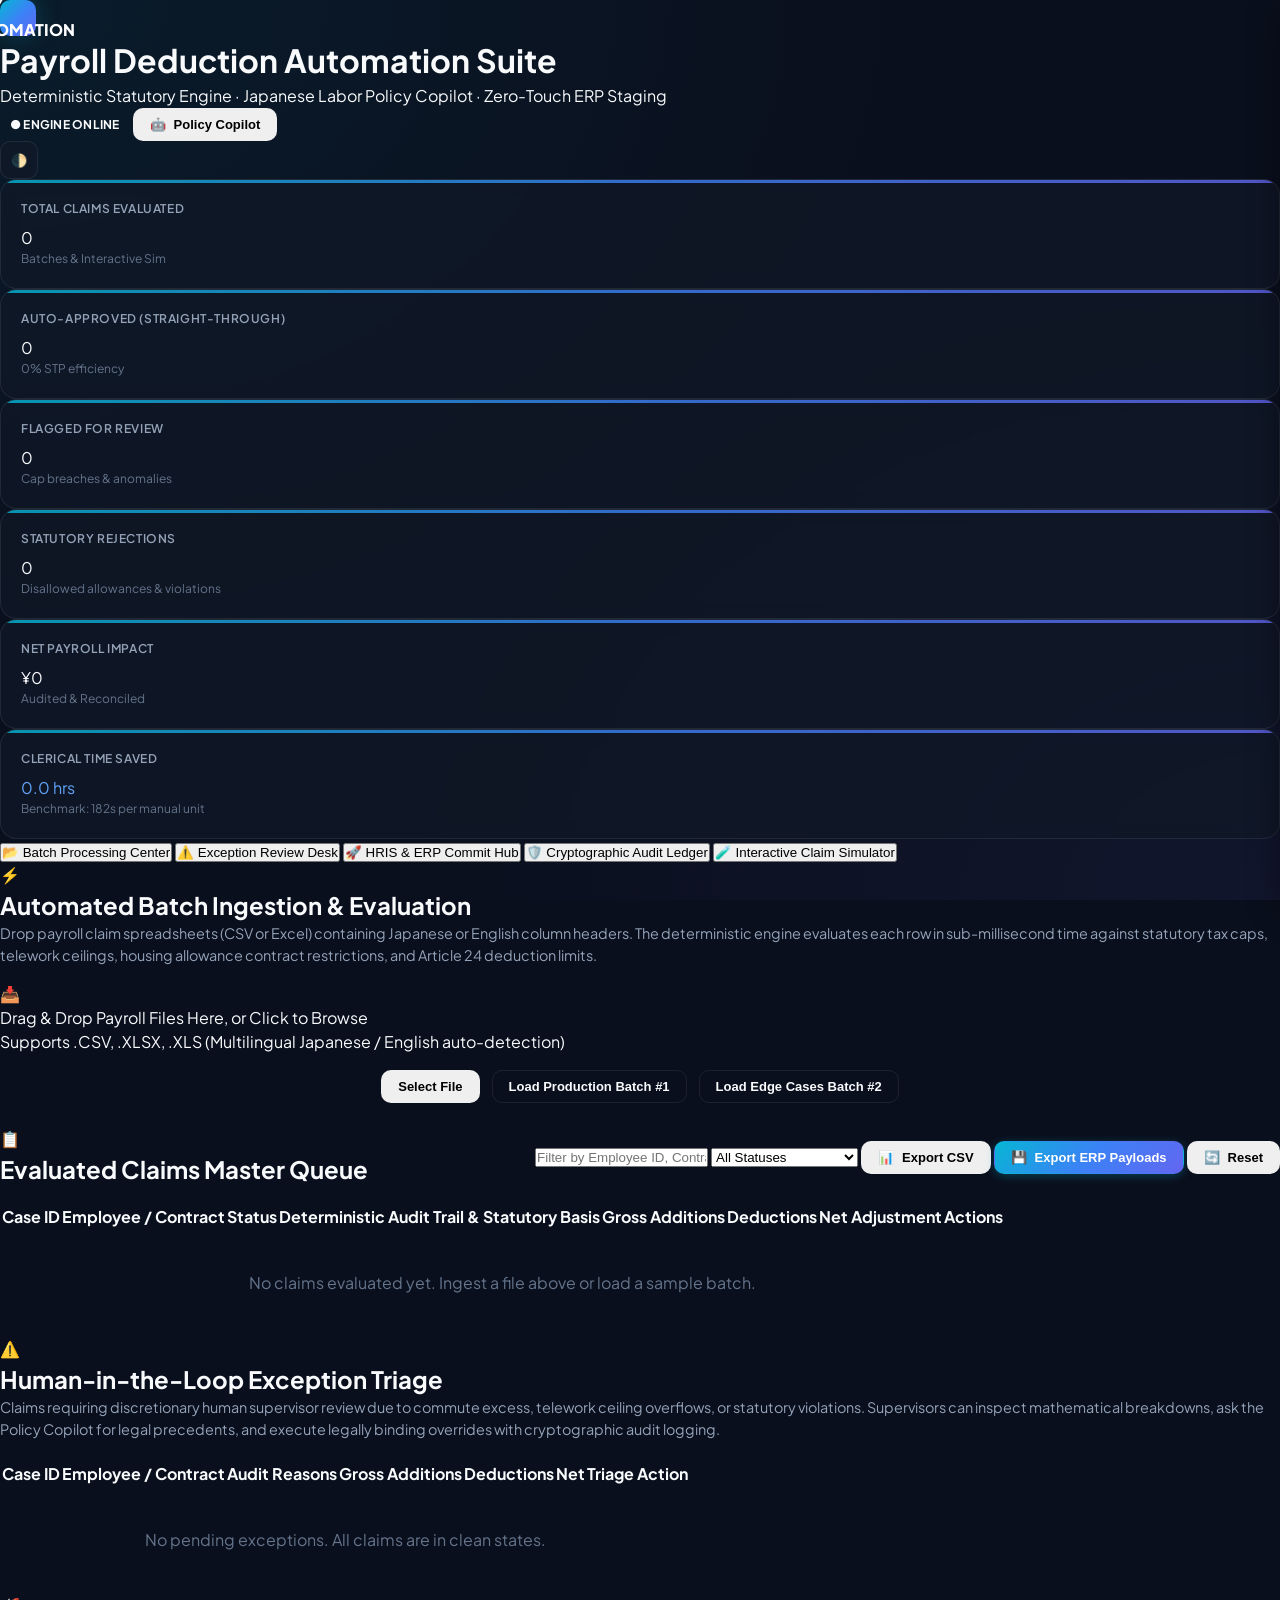
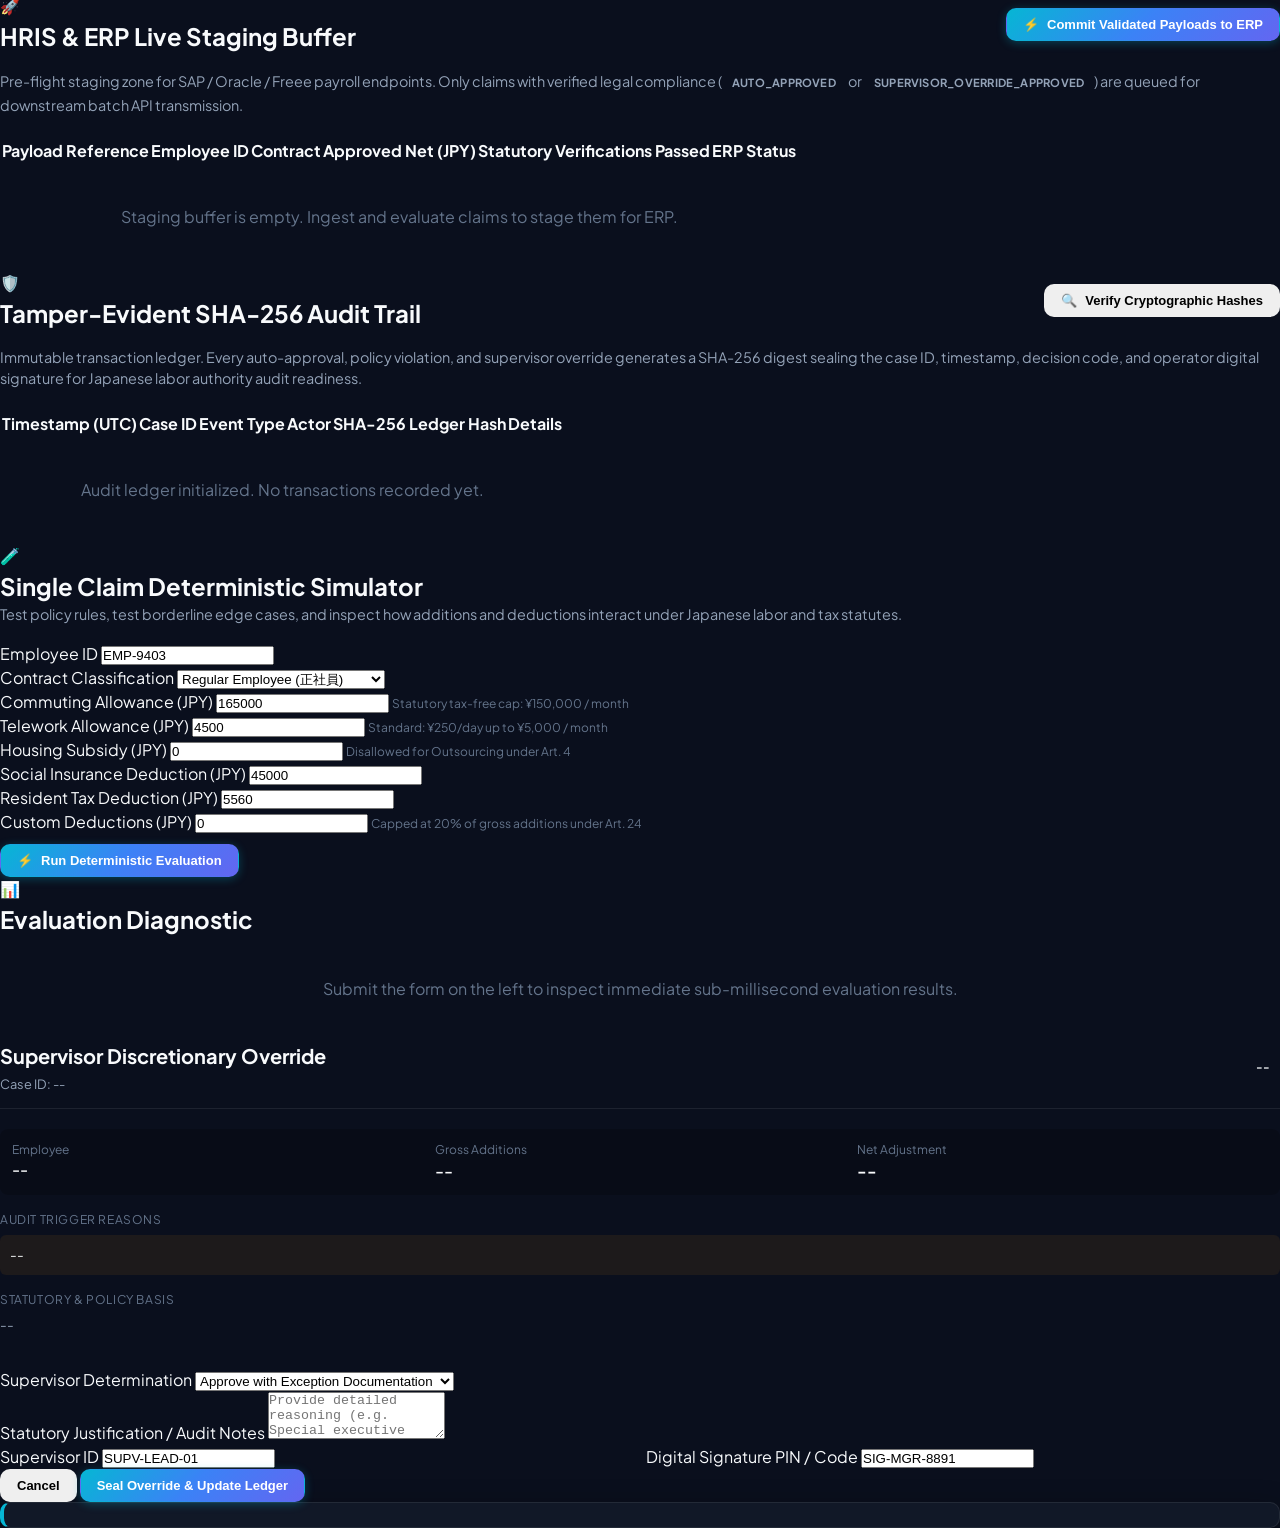
==== apps/payroll_automation/frontend/index.html @ 74cd0d7a "Split payroll processing into a standalone app and streamline dashboard" ====
<!DOCTYPE html>
<html lang="en" data-theme="dark">
<head>
  <meta charset="UTF-8" />
  <meta name="viewport" content="width=device-width, initial-scale=1.0" />
  <title>IMBY Enterprise Payroll Deduction Automation Suite</title>
  <link rel="preconnect" href="https://fonts.googleapis.com" />
  <link rel="preconnect" href="https://fonts.gstatic.com" crossorigin />
  <link href="https://fonts.googleapis.com/css2?family=JetBrains+Mono:wght@400;500;600;700&family=Plus+Jakarta+Sans:wght@400;500;600;700;800&display=swap" rel="stylesheet" />
  <link rel="stylesheet" href="styles.css" />
</head>
<body>
  <!-- Header Bar -->
  <header class="app-header">
    <div class="header-left">
      <div class="brand-badge">IMBY AUTOMATION</div>
      <div class="header-title-block">
        <h1 class="header-title">Payroll Deduction Automation Suite</h1>
        <p class="header-sub">Deterministic Statutory Engine · Japanese Labor Policy Copilot · Zero-Touch ERP Staging</p>
      </div>
    </div>
    <div class="header-actions">
      <div id="stat-sync-state" class="status-pill status-approved" style="font-size: 0.75rem; padding: 4px 10px;">
        ● Engine Online
      </div>
      <button id="btn-toggle-copilot" class="btn btn-secondary btn-copilot-pill">
        <span>🤖</span>
        <span>Policy Copilot</span>
      </button>
      <button id="btn-theme-toggle" class="btn btn-icon" title="Toggle Light/Dark Theme">
        🌓
      </button>
    </div>
  </header>

  <!-- Global Metrics Strip -->
  <section class="kpi-strip">
    <div class="kpi-card">
      <div class="kpi-label">Total Claims Evaluated</div>
      <div id="stat-total-cases" class="kpi-value">0</div>
      <div class="kpi-sub">Batches & Interactive Sim</div>
    </div>
    <div class="kpi-card">
      <div class="kpi-label">Auto-Approved (Straight-Through)</div>
      <div id="stat-auto-approved" class="kpi-value" style="color: var(--success);">0</div>
      <div class="kpi-sub"><span id="stat-auto-rate">0%</span> STP efficiency</div>
    </div>
    <div class="kpi-card">
      <div class="kpi-label">Flagged For Review</div>
      <div id="stat-flagged" class="kpi-value" style="color: var(--warning);">0</div>
      <div class="kpi-sub">Cap breaches & anomalies</div>
    </div>
    <div class="kpi-card">
      <div class="kpi-label">Statutory Rejections</div>
      <div id="stat-rejected" class="kpi-value" style="color: var(--danger);">0</div>
      <div class="kpi-sub">Disallowed allowances & violations</div>
    </div>
    <div class="kpi-card">
      <div class="kpi-label">Net Payroll Impact</div>
      <div id="stat-net-sum" class="kpi-value" style="color: var(--brand-accent);">¥0</div>
      <div class="kpi-sub">Audited & Reconciled</div>
    </div>
    <div class="kpi-card">
      <div class="kpi-label">Clerical Time Saved</div>
      <div id="stat-time-saved" class="kpi-value" style="color: #60a5fa;">0.0 hrs</div>
      <div class="kpi-sub">Benchmark: 182s per manual unit</div>
    </div>
  </section>

  <!-- Main Navigation Tabs -->
  <nav class="nav-bar">
    <button class="nav-btn active" data-target="view-batch">
      <span>📂</span> Batch Processing Center
    </button>
    <button class="nav-btn" data-target="view-exceptions">
      <span>⚠️</span> Exception Review Desk
    </button>
    <button class="nav-btn" data-target="view-staging">
      <span>🚀</span> HRIS & ERP Commit Hub
    </button>
    <button class="nav-btn" data-target="view-audit">
      <span>🛡️</span> Cryptographic Audit Ledger
    </button>
    <button class="nav-btn" data-target="view-sandbox">
      <span>🧪</span> Interactive Claim Simulator
    </button>
  </nav>

  <!-- Main Container -->
  <main class="main-container">
    
    <!-- VIEW 1: BATCH PROCESSING CENTER -->
    <div id="view-batch" class="view-panel active">
      <!-- File Ingestion Dropzone -->
      <div class="glass-card" style="margin-bottom: 24px;">
        <div class="section-title">
          <span>⚡</span>
          <h2>Automated Batch Ingestion & Evaluation</h2>
        </div>
        <p style="color: var(--text-secondary); margin-bottom: 16px; font-size: 0.9rem;">
          Drop payroll claim spreadsheets (CSV or Excel) containing Japanese or English column headers. The deterministic engine evaluates each row in sub-millisecond time against statutory tax caps, telework ceilings, housing allowance contract restrictions, and Article 24 deduction limits.
        </p>
        <div id="dropzone" class="dropzone">
          <div class="dropzone-icon">📥</div>
          <div class="dropzone-title">Drag & Drop Payroll Files Here, or Click to Browse</div>
          <div class="dropzone-sub">Supports .CSV, .XLSX, .XLS (Multilingual Japanese / English auto-detection)</div>
          <input type="file" id="file-input" style="display: none;" accept=".csv, .xlsx, .xls" />
          <div style="margin-top: 16px; display: flex; gap: 12px; justify-content: center;">
            <button id="btn-browse-file" class="btn btn-secondary">Select File</button>
            <button id="btn-load-sample-1" class="btn btn-outline">Load Production Batch #1</button>
            <button id="btn-load-sample-2" class="btn btn-outline">Load Edge Cases Batch #2</button>
          </div>
        </div>
      </div>

      <!-- Live Claims Processing Queue -->
      <div class="glass-card">
        <div style="display: flex; justify-content: space-between; align-items: center; flex-wrap: wrap; gap: 16px; margin-bottom: 16px;">
          <div class="section-title" style="margin-bottom: 0;">
            <span>📋</span>
            <h2>Evaluated Claims Master Queue</h2>
          </div>
          <div class="filter-controls">
            <input type="text" id="queue-search" class="search-box" placeholder="Filter by Employee ID, Contract, or Reason..." />
            <select id="filter-status" class="filter-select">
              <option value="ALL">All Statuses</option>
              <option value="AUTO_APPROVED">Auto-Approved</option>
              <option value="FLAGGED_FOR_REVIEW">Flagged for Review</option>
              <option value="REJECTED">Rejected</option>
              <option value="SUPERVISOR_OVERRIDE_APPROVED">Supervisor Approved</option>
            </select>
            <button id="btn-export-csv" class="btn btn-secondary">
              <span>📊</span> Export CSV
            </button>
            <button id="btn-export-erp" class="btn btn-primary">
              <span>💾</span> Export ERP Payloads
            </button>
            <button id="btn-reset-data" class="btn btn-danger">
              <span>🔄</span> Reset
            </button>
          </div>
        </div>

        <div class="table-container">
          <table class="data-table">
            <thead>
              <tr>
                <th>Case ID</th>
                <th>Employee / Contract</th>
                <th>Status</th>
                <th>Deterministic Audit Trail & Statutory Basis</th>
                <th>Gross Additions</th>
                <th>Deductions</th>
                <th>Net Adjustment</th>
                <th>Actions</th>
              </tr>
            </thead>
            <tbody id="claims-table-body">
              <tr>
                <td colspan="8" style="text-align: center; color: var(--text-muted); padding: 40px;">
                  No claims evaluated yet. Ingest a file above or load a sample batch.
                </td>
              </tr>
            </tbody>
          </table>
        </div>
      </div>
    </div>

    <!-- VIEW 2: EXCEPTION REVIEW DESK -->
    <div id="view-exceptions" class="view-panel">
      <div class="glass-card">
        <div class="section-title">
          <span>⚠️</span>
          <h2>Human-in-the-Loop Exception Triage</h2>
        </div>
        <p style="color: var(--text-secondary); margin-bottom: 20px; font-size: 0.9rem;">
          Claims requiring discretionary human supervisor review due to commute excess, telework ceiling overflows, or statutory violations. Supervisors can inspect mathematical breakdowns, ask the Policy Copilot for legal precedents, and execute legally binding overrides with cryptographic audit logging.
        </p>
        <div class="table-container">
          <table class="data-table">
            <thead>
              <tr>
                <th>Case ID</th>
                <th>Employee / Contract</th>
                <th>Audit Reasons</th>
                <th>Gross Additions</th>
                <th>Deductions</th>
                <th>Net</th>
                <th>Triage Action</th>
              </tr>
            </thead>
            <tbody id="exceptions-table-body">
              <tr>
                <td colspan="7" style="text-align: center; color: var(--text-muted); padding: 40px;">
                  No pending exceptions. All claims are in clean states.
                </td>
              </tr>
            </tbody>
          </table>
        </div>
      </div>
    </div>

    <!-- VIEW 3: HRIS & ERP COMMIT HUB -->
    <div id="view-staging" class="view-panel">
      <div class="glass-card">
        <div style="display: flex; justify-content: space-between; align-items: center; flex-wrap: wrap; gap: 16px; margin-bottom: 16px;">
          <div class="section-title" style="margin-bottom: 0;">
            <span>🚀</span>
            <h2>HRIS & ERP Live Staging Buffer</h2>
          </div>
          <button id="btn-commit-staging" class="btn btn-primary">
            <span>⚡</span> Commit Validated Payloads to ERP
          </button>
        </div>
        <p style="color: var(--text-secondary); margin-bottom: 20px; font-size: 0.9rem;">
          Pre-flight staging zone for SAP / Oracle / Freee payroll endpoints. Only claims with verified legal compliance (<span class="status-pill status-approved" style="font-size: 0.7rem;">AUTO_APPROVED</span> or <span class="status-pill status-approved" style="font-size: 0.7rem;">SUPERVISOR_OVERRIDE_APPROVED</span>) are queued for downstream batch API transmission.
        </p>
        <div class="table-container">
          <table class="data-table">
            <thead>
              <tr>
                <th>Payload Reference</th>
                <th>Employee ID</th>
                <th>Contract</th>
                <th>Approved Net (JPY)</th>
                <th>Statutory Verifications Passed</th>
                <th>ERP Status</th>
              </tr>
            </thead>
            <tbody id="staging-table-body">
              <tr>
                <td colspan="6" style="text-align: center; color: var(--text-muted); padding: 40px;">
                  Staging buffer is empty. Ingest and evaluate claims to stage them for ERP.
                </td>
              </tr>
            </tbody>
          </table>
        </div>
      </div>
    </div>

    <!-- VIEW 4: CRYPTOGRAPHIC AUDIT LEDGER -->
    <div id="view-audit" class="view-panel">
      <div class="glass-card">
        <div style="display: flex; justify-content: space-between; align-items: center; flex-wrap: wrap; gap: 16px; margin-bottom: 16px;">
          <div class="section-title" style="margin-bottom: 0;">
            <span>🛡️</span>
            <h2>Tamper-Evident SHA-256 Audit Trail</h2>
          </div>
          <button id="btn-verify-audit" class="btn btn-secondary">
            <span>🔍</span> Verify Cryptographic Hashes
          </button>
        </div>
        <p style="color: var(--text-secondary); margin-bottom: 20px; font-size: 0.9rem;">
          Immutable transaction ledger. Every auto-approval, policy violation, and supervisor override generates a SHA-256 digest sealing the case ID, timestamp, decision code, and operator digital signature for Japanese labor authority audit readiness.
        </p>
        <div class="table-container">
          <table class="data-table">
            <thead>
              <tr>
                <th>Timestamp (UTC)</th>
                <th>Case ID</th>
                <th>Event Type</th>
                <th>Actor</th>
                <th>SHA-256 Ledger Hash</th>
                <th>Details</th>
              </tr>
            </thead>
            <tbody id="audit-table-body">
              <tr>
                <td colspan="6" style="text-align: center; color: var(--text-muted); padding: 40px;">
                  Audit ledger initialized. No transactions recorded yet.
                </td>
              </tr>
            </tbody>
          </table>
        </div>
      </div>
    </div>

    <!-- VIEW 5: INTERACTIVE CLAIM SIMULATOR -->
    <div id="view-sandbox" class="view-panel">
      <div class="split-layout">
        <!-- Form Side -->
        <div class="glass-card">
          <div class="section-title">
            <span>🧪</span>
            <h2>Single Claim Deterministic Simulator</h2>
          </div>
          <p style="color: var(--text-secondary); margin-bottom: 16px; font-size: 0.9rem;">
            Test policy rules, test borderline edge cases, and inspect how additions and deductions interact under Japanese labor and tax statutes.
          </p>

          <form id="form-simulator" class="sim-form">
            <div class="form-group">
              <label for="sim-emp-id">Employee ID</label>
              <input type="text" id="sim-emp-id" class="form-input" value="EMP-9403" required />
            </div>

            <div class="form-group">
              <label for="sim-contract">Contract Classification</label>
              <select id="sim-contract" class="form-input">
                <option value="regular">Regular Employee (正社員)</option>
                <option value="contract">Contract Worker (契約社員)</option>
                <option value="part_time">Part-Time (パート / アルバイト)</option>
                <option value="outsourcing">Outsourcing (業務委託)</option>
              </select>
            </div>

            <div class="form-group">
              <label for="sim-commute">Commuting Allowance (JPY)</label>
              <input type="number" id="sim-commute" class="form-input" value="165000" />
              <span style="font-size: 0.75rem; color: var(--text-muted);">Statutory tax-free cap: ¥150,000 / month</span>
            </div>

            <div class="form-group">
              <label for="sim-telework">Telework Allowance (JPY)</label>
              <input type="number" id="sim-telework" class="form-input" value="4500" />
              <span style="font-size: 0.75rem; color: var(--text-muted);">Standard: ¥250/day up to ¥5,000 / month</span>
            </div>

            <div class="form-group">
              <label for="sim-housing">Housing Subsidy (JPY)</label>
              <input type="number" id="sim-housing" class="form-input" value="0" />
              <span style="font-size: 0.75rem; color: var(--text-muted);">Disallowed for Outsourcing under Art. 4</span>
            </div>

            <div class="form-group">
              <label for="sim-social">Social Insurance Deduction (JPY)</label>
              <input type="number" id="sim-social" class="form-input" value="45000" />
            </div>

            <div class="form-group">
              <label for="sim-resident">Resident Tax Deduction (JPY)</label>
              <input type="number" id="sim-resident" class="form-input" value="5560" />
            </div>

            <div class="form-group">
              <label for="sim-custom-ded">Custom Deductions (JPY)</label>
              <input type="number" id="sim-custom-ded" class="form-input" value="0" />
              <span style="font-size: 0.75rem; color: var(--text-muted);">Capped at 20% of gross additions under Art. 24</span>
            </div>

            <button type="submit" class="btn btn-primary" style="margin-top: 10px;">
              <span>⚡</span> Run Deterministic Evaluation
            </button>
          </form>
        </div>

        <!-- Result Side -->
        <div class="glass-card">
          <div class="section-title">
            <span>📊</span>
            <h2>Evaluation Diagnostic</h2>
          </div>
          <div id="sim-result-card">
            <div style="text-align: center; color: var(--text-muted); padding: 40px;">
              Submit the form on the left to inspect immediate sub-millisecond evaluation results.
            </div>
          </div>
        </div>
      </div>
    </div>

  </main>

  <!-- SUPERVISOR OVERRIDE MODAL -->
  <div id="override-modal" class="modal-overlay">
    <div class="modal-box">
      <div class="modal-header">
        <div>
          <h3 style="font-size: 1.25rem; font-weight: 700;">Supervisor Discretionary Override</h3>
          <p style="font-size: 0.8rem; color: var(--text-secondary); margin-top: 4px;">Case ID: <span id="modal-case-id" style="font-family: var(--font-mono); color: var(--brand-accent);">--</span></p>
        </div>
        <div id="modal-status-badge" class="status-pill status-flagged">--</div>
      </div>

      <div class="modal-body">
        <div style="display: grid; grid-template-columns: repeat(3, 1fr); gap: 12px; margin-bottom: 16px; background: rgba(0,0,0,0.2); padding: 12px; border-radius: 8px;">
          <div>
            <div style="font-size: 0.75rem; color: var(--text-muted);">Employee</div>
            <div id="modal-employee" style="font-weight: 600; font-size: 0.9rem;">--</div>
          </div>
          <div>
            <div style="font-size: 0.75rem; color: var(--text-muted);">Gross Additions</div>
            <div id="modal-gross" style="font-family: var(--font-mono); color: var(--success); font-weight: 600;">--</div>
          </div>
          <div>
            <div style="font-size: 0.75rem; color: var(--text-muted);">Net Adjustment</div>
            <div id="modal-net" style="font-family: var(--font-mono); color: var(--brand-accent); font-weight: 700;">--</div>
          </div>
        </div>

        <div style="margin-bottom: 16px;">
          <div style="font-size: 0.75rem; text-transform: uppercase; letter-spacing: 0.05em; color: var(--text-muted); margin-bottom: 6px;">Audit Trigger Reasons</div>
          <div id="modal-policy-reasons" style="color: var(--warning); font-size: 0.85rem; font-family: var(--font-mono); line-height: 1.5; background: rgba(245, 158, 11, 0.08); padding: 10px; border-radius: 6px;">--</div>
        </div>

        <div style="margin-bottom: 16px;">
          <div style="font-size: 0.75rem; text-transform: uppercase; letter-spacing: 0.05em; color: var(--text-muted); margin-bottom: 6px;">Statutory & Policy Basis</div>
          <div id="modal-statutory-basis" style="color: var(--text-secondary); font-size: 0.85rem; line-height: 1.5;">--</div>
        </div>

        <hr style="border: 0; border-top: 1px solid var(--border-color); margin: 16px 0;" />

        <div class="form-group">
          <label for="modal-action-select">Supervisor Determination</label>
          <select id="modal-action-select" class="form-input">
            <option value="APPROVE">Approve with Exception Documentation</option>
            <option value="REJECT">Confirm Rejection (Return to Employee)</option>
          </select>
        </div>

        <div class="form-group">
          <label for="modal-decision-notes">Statutory Justification / Audit Notes</label>
          <textarea id="modal-decision-notes" class="form-input" rows="3" placeholder="Provide detailed reasoning (e.g. Special executive board commuting authorization per Article 21 §2)"></textarea>
        </div>

        <div style="display: grid; grid-template-columns: 1fr 1fr; gap: 12px;">
          <div class="form-group">
            <label for="modal-supervisor-id">Supervisor ID</label>
            <input type="text" id="modal-supervisor-id" class="form-input" value="SUPV-LEAD-01" required />
          </div>
          <div class="form-group">
            <label for="modal-signature">Digital Signature PIN / Code</label>
            <input type="text" id="modal-signature" class="form-input" value="SIG-MGR-8891" required />
          </div>
        </div>
      </div>

      <div class="modal-footer">
        <button id="btn-cancel-modal" class="btn btn-secondary">Cancel</button>
        <button id="btn-submit-override" class="btn btn-primary">Seal Override & Update Ledger</button>
      </div>
    </div>
  </div>

  <!-- AI POLICY COPILOT DRAWER -->
  <aside id="copilot-chat" class="copilot-drawer">
    <div class="copilot-header">
      <div style="display: flex; align-items: center; gap: 8px;">
        <span style="font-size: 1.25rem;">🤖</span>
        <div>
          <h4 style="font-size: 0.95rem; font-weight: 700;">Labor Policy Copilot</h4>
          <span style="font-size: 0.7rem; color: var(--text-muted);">Japanese Labor Law & Internal Policy Grounded</span>
        </div>
      </div>
      <button id="btn-close-copilot" class="btn btn-icon" style="border: none;">✕</button>
    </div>

    <div id="copilot-messages" class="copilot-messages">
      <div class="copilot-bubble bot">
        👋 Welcome to the <strong>Payroll Policy Copilot</strong>. I am grounded in Japanese Income Tax Act Art. 21, Labor Standards Act Art. 24, and corporate <em>Gyomu Itaku Kyuuyo Kitei</em> provisions.<br /><br />
        You can ask me about commuting tax caps, outsourcing allowance rules, or ask for an explanation of any flagged claim.
      </div>
    </div>

    <div class="copilot-input-bar">
      <input type="text" id="copilot-input" class="copilot-input" placeholder="Ask about labor laws, commuting caps, or case rules..." />
      <button id="btn-copilot-send" class="btn btn-primary" style="padding: 10px 14px;">Send</button>
    </div>
  </aside>

  <!-- Notification Toast Container -->
  <div id="toast" class="toast"></div>

  <!-- App Script -->
  <script src="app.js"></script>
</body>
</html>
---- apps/payroll_automation/frontend/styles.css ----
/* =========================================================================
   IMBY ENTERPRISE PAYROLL AUTOMATION SUITE
   Ultra-Premium Autonomous Financial Decision & Exception Desk Design System
   ========================================================================= */

@import url('https://fonts.googleapis.com/css2?family=Plus+Jakarta+Sans:wght@300;400;500;600;700;800&family=JetBrains+Mono:wght@400;500;600;700&display=swap');

:root {
    /* Color Palette - Premium Slate & Electric Cyan / Indigo */
    --bg-base: #0a0f1d;
    --bg-surface: #111827;
    --bg-card: rgba(17, 24, 39, 0.75);
    --bg-card-hover: rgba(30, 41, 59, 0.85);
    --bg-glass: rgba(15, 23, 42, 0.65);
    --border-subtle: rgba(255, 255, 255, 0.08);
    --border-hover: rgba(56, 189, 248, 0.4);
    --border-active: #38bdf8;

    --text-primary: #f8fafc;
    --text-secondary: #94a3b8;
    --text-muted: #64748b;
    --text-inverted: #0f172a;

    --accent-cyan: #06b6d4;
    --accent-blue: #3b82f6;
    --accent-indigo: #6366f1;
    --accent-emerald: #10b981;
    --accent-emerald-glow: rgba(16, 185, 129, 0.25);
    --accent-amber: #f59e0b;
    --accent-amber-glow: rgba(245, 158, 11, 0.25);
    --accent-rose: #f43f5e;
    --accent-rose-glow: rgba(244, 63, 94, 0.25);

    --gradient-brand: linear-gradient(135deg, #06b6d4 0%, #3b82f6 50%, #6366f1 100%);
    --gradient-card: linear-gradient(180deg, rgba(30, 41, 59, 0.5) 0%, rgba(15, 23, 42, 0.8) 100%);
    --gradient-glow: radial-gradient(circle at 50% 0%, rgba(56, 189, 248, 0.15) 0%, transparent 70%);

    --shadow-sm: 0 2px 4px rgba(0, 0, 0, 0.2);
    --shadow-md: 0 4px 12px rgba(0, 0, 0, 0.3);
    --shadow-lg: 0 10px 30px rgba(0, 0, 0, 0.4);
    --shadow-glow: 0 0 25px rgba(6, 182, 212, 0.25);

    --radius-sm: 6px;
    --radius-md: 10px;
    --radius-lg: 16px;
    --radius-full: 9999px;

    --transition: all 0.2s cubic-bezier(0.16, 1, 0.3, 1);
}

/* Light Theme Variable Overrides */
[data-theme="light"] {
    --bg-base: #f8fafc;
    --bg-surface: #ffffff;
    --bg-card: rgba(255, 255, 255, 0.85);
    --bg-card-hover: #ffffff;
    --bg-glass: rgba(255, 255, 255, 0.75);
    --border-subtle: #e2e8f0;
    --border-hover: #94a3b8;
    --border-active: #0284c7;

    --text-primary: #0f172a;
    --text-secondary: #475569;
    --text-muted: #94a3b8;
    --text-inverted: #f8fafc;

    --gradient-card: linear-gradient(180deg, #ffffff 0%, #f1f5f9 100%);
    --gradient-glow: radial-gradient(circle at 50% 0%, rgba(2, 132, 199, 0.08) 0%, transparent 70%);
    --shadow-lg: 0 10px 25px -5px rgba(15, 23, 42, 0.08);
}

* {
    box-sizing: border-box;
    margin: 0;
    padding: 0;
}

body {
    font-family: 'Plus Jakarta Sans', -apple-system, BlinkMacSystemFont, sans-serif;
    background-color: var(--bg-base);
    color: var(--text-primary);
    line-height: 1.5;
    min-height: 100vh;
    overflow-x: hidden;
    background-image: 
        radial-gradient(at 0% 0%, rgba(6, 182, 212, 0.08) 0px, transparent 50%),
        radial-gradient(at 100% 100%, rgba(99, 102, 241, 0.08) 0px, transparent 50%);
    background-attachment: fixed;
}

/* App Layout Grid */
.app-container {
    display: flex;
    min-height: 100vh;
}

/* Sidebar Navigation */
.sidebar {
    width: 260px;
    background: var(--bg-surface);
    border-right: 1px solid var(--border-subtle);
    display: flex;
    flex-direction: column;
    position: fixed;
    top: 0;
    bottom: 0;
    left: 0;
    z-index: 50;
    transition: var(--transition);
}

.sidebar-header {
    padding: 24px 20px;
    display: flex;
    align-items: center;
    gap: 12px;
    border-bottom: 1px solid var(--border-subtle);
}

.brand-badge {
    width: 36px;
    height: 36px;
    background: var(--gradient-brand);
    border-radius: var(--radius-md);
    display: flex;
    align-items: center;
    justify-content: center;
    font-weight: 800;
    color: #ffffff;
    font-size: 16px;
    box-shadow: var(--shadow-glow);
}

.brand-info h2 {
    font-size: 15px;
    font-weight: 800;
    letter-spacing: -0.02em;
    color: var(--text-primary);
}

.brand-info p {
    font-size: 11px;
    color: var(--text-secondary);
    font-weight: 500;
}

.sidebar-nav {
    flex: 1;
    padding: 20px 12px;
    display: flex;
    flex-direction: column;
    gap: 6px;
}

.nav-item {
    display: flex;
    align-items: center;
    gap: 12px;
    padding: 10px 14px;
    border-radius: var(--radius-md);
    color: var(--text-secondary);
    font-size: 13px;
    font-weight: 600;
    text-decoration: none;
    cursor: pointer;
    border: 1px solid transparent;
    transition: var(--transition);
}

.nav-item:hover {
    background: var(--bg-card-hover);
    color: var(--text-primary);
}

.nav-item.active {
    background: rgba(6, 182, 212, 0.12);
    color: var(--accent-cyan);
    border-color: rgba(6, 182, 212, 0.3);
}

.nav-item .nav-icon {
    font-size: 16px;
}

.sidebar-footer {
    padding: 20px;
    border-top: 1px solid var(--border-subtle);
    display: flex;
    flex-direction: column;
    gap: 12px;
}

.status-indicator {
    display: flex;
    align-items: center;
    gap: 8px;
    font-size: 12px;
    font-weight: 600;
    color: var(--text-secondary);
}

.status-dot {
    width: 8px;
    height: 8px;
    background: var(--accent-emerald);
    border-radius: 50%;
    box-shadow: 0 0 10px var(--accent-emerald);
}

/* Main Content Area */
.main-content {
    margin-left: 260px;
    flex: 1;
    display: flex;
    flex-direction: column;
    min-width: 0;
}

/* Top App Bar */
.topbar {
    height: 68px;
    padding: 0 32px;
    background: var(--bg-glass);
    backdrop-filter: blur(12px);
    border-bottom: 1px solid var(--border-subtle);
    display: flex;
    align-items: center;
    justify-content: space-between;
    position: sticky;
    top: 0;
    z-index: 40;
}

.topbar-left {
    display: flex;
    align-items: center;
    gap: 16px;
}

.page-title {
    font-size: 18px;
    font-weight: 700;
    letter-spacing: -0.02em;
}

.policy-tag {
    background: rgba(99, 102, 241, 0.15);
    color: #a5b4fc;
    border: 1px solid rgba(99, 102, 241, 0.3);
    font-size: 11px;
    font-family: 'JetBrains Mono', monospace;
    padding: 3px 8px;
    border-radius: var(--radius-sm);
    font-weight: 600;
}

.topbar-right {
    display: flex;
    align-items: center;
    gap: 12px;
}

/* Buttons */
.btn {
    display: inline-flex;
    align-items: center;
    gap: 8px;
    padding: 8px 16px;
    border-radius: var(--radius-md);
    font-size: 13px;
    font-weight: 600;
    cursor: pointer;
    transition: var(--transition);
    border: 1px solid transparent;
}

.btn-primary {
    background: var(--gradient-brand);
    color: #ffffff;
    box-shadow: 0 2px 10px rgba(6, 182, 212, 0.3);
}

.btn-primary:hover {
    box-shadow: 0 4px 16px rgba(6, 182, 212, 0.45);
    transform: translateY(-1px);
}

.btn-outline {
    background: transparent;
    color: var(--text-primary);
    border-color: var(--border-subtle);
}

.btn-outline:hover {
    background: var(--bg-card-hover);
    border-color: var(--border-hover);
}

.btn-icon {
    width: 38px;
    height: 38px;
    padding: 0;
    display: flex;
    align-items: center;
    justify-content: center;
    border-radius: var(--radius-md);
    background: var(--bg-card);
    border: 1px solid var(--border-subtle);
    color: var(--text-secondary);
    cursor: pointer;
}

.btn-icon:hover {
    color: var(--text-primary);
    border-color: var(--border-hover);
}

/* Viewport Panels */
.viewport-panel {
    display: none;
    padding: 32px;
    animation: fadeIn 0.25s ease;
}

.viewport-panel.active {
    display: block;
}

@keyframes fadeIn {
    from { opacity: 0; transform: translateY(6px); }
    to { opacity: 1; transform: translateY(0); }
}

/* KPI Cards Grid */
.kpi-grid {
    display: grid;
    grid-template-columns: repeat(4, 1fr);
    gap: 20px;
    margin-bottom: 28px;
}

.kpi-card {
    background: var(--bg-card);
    border: 1px solid var(--border-subtle);
    backdrop-filter: blur(8px);
    border-radius: var(--radius-lg);
    padding: 20px;
    position: relative;
    overflow: hidden;
    transition: var(--transition);
}

.kpi-card:hover {
    border-color: var(--border-hover);
    transform: translateY(-2px);
    box-shadow: var(--shadow-md);
}

.kpi-card::before {
    content: '';
    position: absolute;
    top: 0;
    left: 0;
    right: 0;
    height: 3px;
    background: var(--gradient-brand);
    opacity: 0.8;
}

.kpi-card.emerald::before { background: var(--accent-emerald); }
.kpi-card.amber::before { background: var(--accent-amber); }
.kpi-card.rose::before { background: var(--accent-rose); }

.kpi-label {
    font-size: 12px;
    font-weight: 600;
    color: var(--text-secondary);
    text-transform: uppercase;
    letter-spacing: 0.05em;
    margin-bottom: 8px;
}

.kpi-val {
    font-size: 28px;
    font-weight: 800;
    letter-spacing: -0.02em;
    color: var(--text-primary);
    margin-bottom: 4px;
}

.kpi-sub {
    font-size: 12px;
    color: var(--text-muted);
}

/* Drag & Drop File Upload Banner */
.upload-card {
    background: var(--bg-card);
    border: 2px dashed var(--border-subtle);
    border-radius: var(--radius-lg);
    padding: 32px 24px;
    text-align: center;
    cursor: pointer;
    transition: var(--transition);
    margin-bottom: 28px;
    position: relative;
}

.upload-card:hover, .upload-card.drag-over {
    border-color: var(--accent-cyan);
    background: rgba(6, 182, 212, 0.04);
}

.upload-icon {
    font-size: 36px;
    margin-bottom: 12px;
    display: inline-block;
}

.upload-card h3 {
    font-size: 16px;
    font-weight: 700;
    margin-bottom: 6px;
}

.upload-card p {
    font-size: 13px;
    color: var(--text-secondary);
    margin-bottom: 16px;
}

/* Card Containers */
.card {
    background: var(--bg-card);
    border: 1px solid var(--border-subtle);
    border-radius: var(--radius-lg);
    backdrop-filter: blur(8px);
    overflow: hidden;
    margin-bottom: 28px;
}

.card-header {
    padding: 20px 24px;
    border-bottom: 1px solid var(--border-subtle);
    display: flex;
    align-items: center;
    justify-content: space-between;
    flex-wrap: wrap;
    gap: 16px;
}

.card-title-group h3 {
    font-size: 16px;
    font-weight: 700;
    color: var(--text-primary);
}

.card-title-group p {
    font-size: 12px;
    color: var(--text-secondary);
}

/* Table Styling */
.table-responsive {
    overflow-x: auto;
}

table.enterprise-table {
    width: 100%;
    border-collapse: collapse;
    font-size: 13px;
    text-align: left;
}

table.enterprise-table th {
    background: rgba(15, 23, 42, 0.5);
    padding: 12px 18px;
    font-size: 11px;
    font-weight: 700;
    text-transform: uppercase;
    letter-spacing: 0.05em;
    color: var(--text-muted);
    border-bottom: 1px solid var(--border-subtle);
    white-space: nowrap;
}

table.enterprise-table td {
    padding: 14px 18px;
    border-bottom: 1px solid var(--border-subtle);
    color: var(--text-secondary);
    vertical-align: middle;
}

table.enterprise-table tr:hover td {
    background: var(--bg-card-hover);
    color: var(--text-primary);
}

/* Badges & Pills */
.status-pill {
    display: inline-flex;
    align-items: center;
    gap: 6px;
    padding: 4px 10px;
    border-radius: var(--radius-full);
    font-size: 11px;
    font-weight: 700;
    letter-spacing: 0.02em;
    text-transform: uppercase;
}

.status-pill.auto-approved {
    background: rgba(16, 185, 129, 0.15);
    color: #34d399;
    border: 1px solid rgba(16, 185, 129, 0.3);
}

.status-pill.flagged {
    background: rgba(245, 158, 11, 0.15);
    color: #fbbf24;
    border: 1px solid rgba(245, 158, 11, 0.3);
}

.status-pill.rejected {
    background: rgba(244, 63, 94, 0.15);
    color: #fb7185;
    border: 1px solid rgba(244, 63, 94, 0.3);
}

.contract-badge {
    font-size: 11px;
    font-weight: 600;
    padding: 2px 8px;
    border-radius: var(--radius-sm);
    background: rgba(255, 255, 255, 0.06);
    color: var(--text-secondary);
    border: 1px solid var(--border-subtle);
}

/* Action Chips */
.action-chip {
    padding: 4px 10px;
    border-radius: var(--radius-sm);
    font-size: 11px;
    font-weight: 700;
    cursor: pointer;
    border: 1px solid transparent;
    transition: var(--transition);
}

.action-chip.btn-approve {
    background: rgba(16, 185, 129, 0.2);
    color: #34d399;
    border-color: rgba(16, 185, 129, 0.4);
}

.action-chip.btn-approve:hover {
    background: #10b981;
    color: #ffffff;
}

.action-chip.btn-copilot {
    background: rgba(6, 182, 212, 0.15);
    color: #38bdf8;
    border-color: rgba(6, 182, 212, 0.3);
}

.action-chip.btn-copilot:hover {
    background: var(--accent-cyan);
    color: #ffffff;
}

/* Filter Bar */
.filter-bar {
    display: flex;
    align-items: center;
    gap: 12px;
    flex-wrap: wrap;
}

.pill-filter-group {
    display: flex;
    background: rgba(15, 23, 42, 0.6);
    border: 1px solid var(--border-subtle);
    padding: 3px;
    border-radius: var(--radius-md);
    gap: 4px;
}

.filter-pill {
    padding: 6px 14px;
    border-radius: var(--radius-sm);
    font-size: 12px;
    font-weight: 600;
    background: transparent;
    border: none;
    color: var(--text-secondary);
    cursor: pointer;
    transition: var(--transition);
}

.filter-pill.active {
    background: var(--bg-card-hover);
    color: var(--text-primary);
    box-shadow: var(--shadow-sm);
}

.input-search {
    background: var(--bg-card);
    border: 1px solid var(--border-subtle);
    color: var(--text-primary);
    padding: 8px 14px;
    border-radius: var(--radius-md);
    font-size: 13px;
    outline: none;
    min-width: 260px;
    transition: var(--transition);
}

.input-search:focus {
    border-color: var(--accent-cyan);
    box-shadow: 0 0 0 2px rgba(6, 182, 212, 0.15);
}

/* Modal Windows */
.modal-backdrop {
    position: fixed;
    top: 0;
    left: 0;
    right: 0;
    bottom: 0;
    background: rgba(10, 15, 29, 0.75);
    backdrop-filter: blur(8px);
    display: none;
    align-items: center;
    justify-content: center;
    z-index: 1000;
}

.modal-backdrop.active {
    display: flex;
}

.modal-content {
    background: var(--bg-surface);
    border: 1px solid var(--border-subtle);
    border-radius: var(--radius-lg);
    box-shadow: var(--shadow-lg);
    width: 100%;
    max-width: 600px;
    padding: 28px;
    max-height: 90vh;
    overflow-y: auto;
    position: relative;
    animation: modalPop 0.2s cubic-bezier(0.16, 1, 0.3, 1);
}

@keyframes modalPop {
    from { opacity: 0; transform: scale(0.95); }
    to { opacity: 1; transform: scale(1); }
}

.modal-header {
    display: flex;
    justify-content: space-between;
    align-items: center;
    margin-bottom: 20px;
    padding-bottom: 14px;
    border-bottom: 1px solid var(--border-subtle);
}

.modal-close {
    background: transparent;
    border: none;
    font-size: 24px;
    color: var(--text-muted);
    cursor: pointer;
}

/* AI Copilot Drawer / Chat Panel */
.copilot-drawer {
    position: fixed;
    top: 0;
    right: -420px;
    width: 420px;
    bottom: 0;
    background: var(--bg-surface);
    border-left: 1px solid var(--border-subtle);
    box-shadow: var(--shadow-lg);
    z-index: 100;
    display: flex;
    flex-direction: column;
    transition: right 0.3s cubic-bezier(0.16, 1, 0.3, 1);
}

.copilot-drawer.open {
    right: 0;
}

.copilot-head {
    padding: 20px;
    border-bottom: 1px solid var(--border-subtle);
    display: flex;
    justify-content: space-between;
    align-items: center;
    background: var(--gradient-card);
}

.copilot-body {
    flex: 1;
    padding: 20px;
    overflow-y: auto;
    display: flex;
    flex-direction: column;
    gap: 16px;
}

.copilot-message {
    padding: 14px 16px;
    border-radius: var(--radius-md);
    font-size: 13px;
    line-height: 1.6;
}

.copilot-message.assistant {
    background: rgba(6, 182, 212, 0.08);
    border: 1px solid rgba(6, 182, 212, 0.25);
    color: var(--text-primary);
}

.copilot-message.user {
    background: rgba(99, 102, 241, 0.12);
    border: 1px solid rgba(99, 102, 241, 0.3);
    color: var(--text-primary);
    align-self: flex-end;
}

.copilot-input-bar {
    padding: 16px;
    border-top: 1px solid var(--border-subtle);
    display: flex;
    gap: 8px;
}

/* Toast Deck */
.toast-deck {
    position: fixed;
    bottom: 24px;
    right: 24px;
    z-index: 2000;
    display: flex;
    flex-direction: column;
    gap: 8px;
}

.toast {
    padding: 12px 18px;
    background: var(--bg-surface);
    border: 1px solid var(--border-subtle);
    border-left: 4px solid var(--accent-cyan);
    color: var(--text-primary);
    border-radius: var(--radius-md);
    box-shadow: var(--shadow-lg);
    font-size: 13px;
    font-weight: 600;
    animation: toastSlide 0.25s ease;
}

.toast.success { border-left-color: var(--accent-emerald); }
.toast.warning { border-left-color: var(--accent-amber); }
.toast.error { border-left-color: var(--accent-rose); }

@keyframes toastSlide {
    from { opacity: 0; transform: translateY(12px); }
    to { opacity: 1; transform: translateY(0); }
}
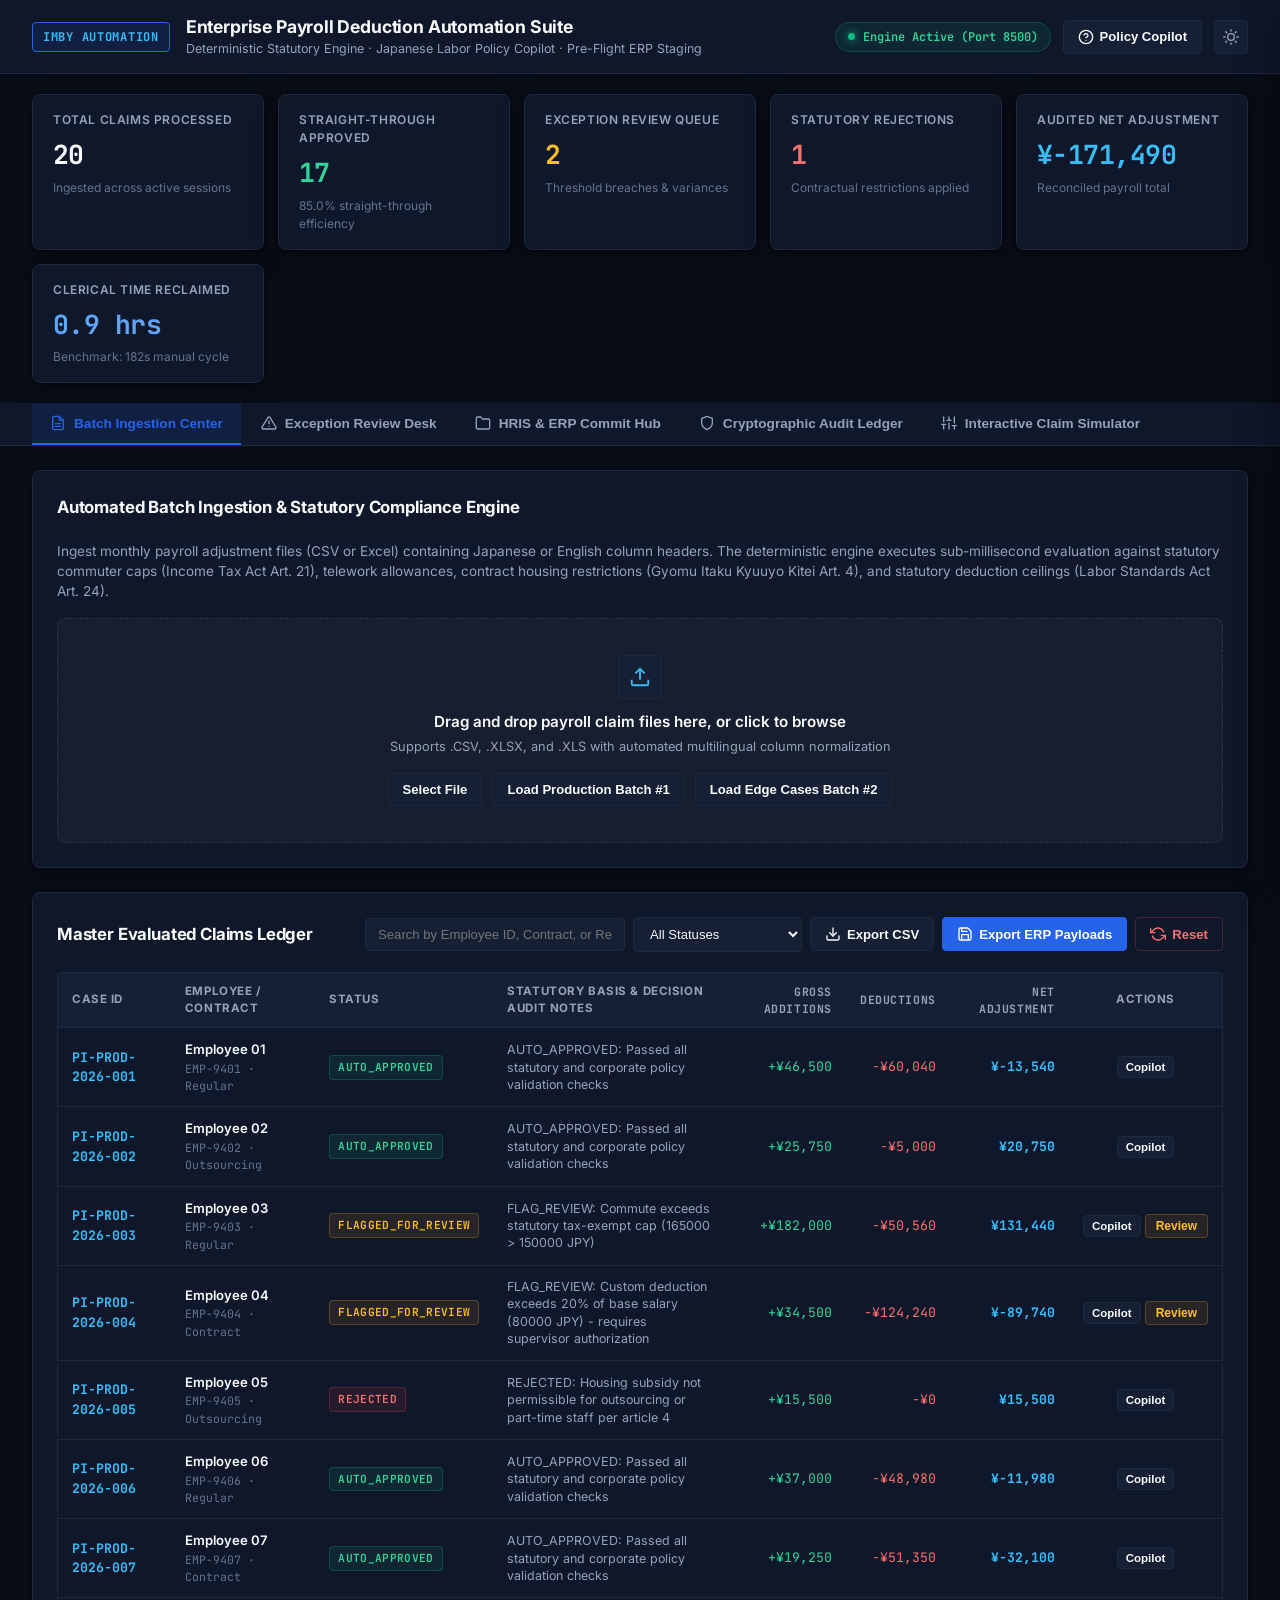
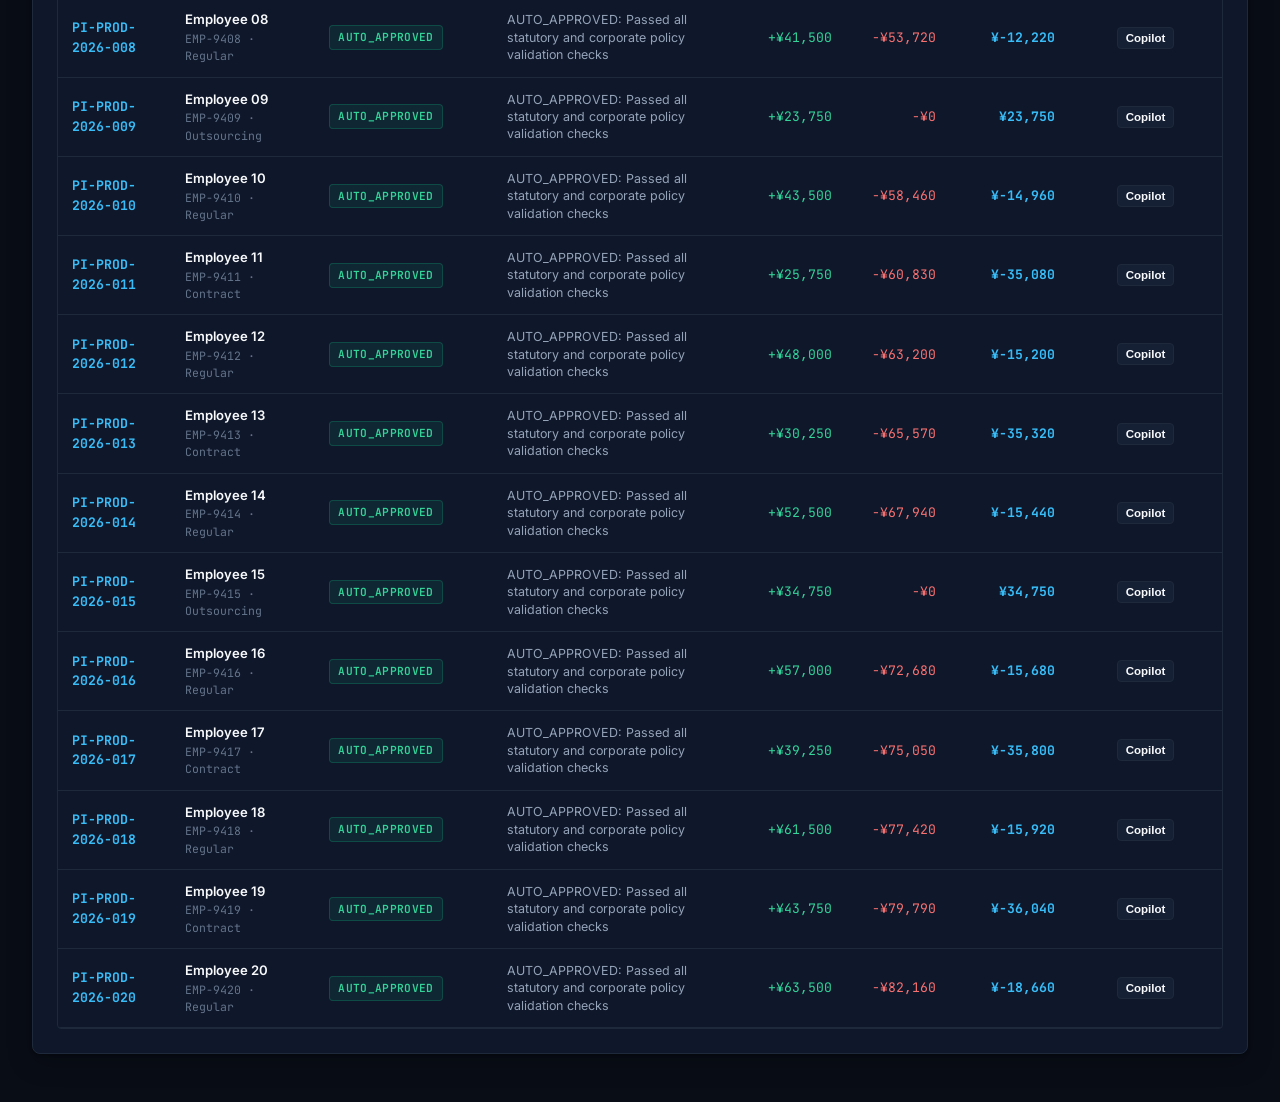
==== commit 95376f67: "Update UI color scheme and fix static asset routing" ====
--- a/apps/payroll_automation/frontend/index.html
+++ b/apps/payroll_automation/frontend/index.html
@@ -6,29 +6,30 @@
   <title>IMBY Enterprise Payroll Deduction Automation Suite</title>
   <link rel="preconnect" href="https://fonts.googleapis.com" />
   <link rel="preconnect" href="https://fonts.gstatic.com" crossorigin />
-  <link href="https://fonts.googleapis.com/css2?family=JetBrains+Mono:wght@400;500;600;700&family=Plus+Jakarta+Sans:wght@400;500;600;700;800&display=swap" rel="stylesheet" />
+  <link href="https://fonts.googleapis.com/css2?family=Inter:wght@400;500;600;700&family=JetBrains+Mono:wght@400;500;600;700&display=swap" rel="stylesheet" />
   <link rel="stylesheet" href="styles.css" />
 </head>
 <body>
-  <!-- Header Bar -->
+  <!-- Top Institutional Header -->
   <header class="app-header">
     <div class="header-left">
       <div class="brand-badge">IMBY AUTOMATION</div>
       <div class="header-title-block">
-        <h1 class="header-title">Payroll Deduction Automation Suite</h1>
-        <p class="header-sub">Deterministic Statutory Engine · Japanese Labor Policy Copilot · Zero-Touch ERP Staging</p>
+        <h1 class="header-title">Enterprise Payroll Deduction Automation Suite</h1>
+        <p class="header-sub">Deterministic Statutory Engine · Japanese Labor Policy Copilot · Pre-Flight ERP Staging</p>
       </div>
     </div>
     <div class="header-actions">
-      <div id="stat-sync-state" class="status-pill status-approved" style="font-size: 0.75rem; padding: 4px 10px;">
-        ● Engine Online
-      </div>
-      <button id="btn-toggle-copilot" class="btn btn-secondary btn-copilot-pill">
-        <span>🤖</span>
+      <div id="stat-sync-state" class="status-indicator-pill">
+        <span class="status-indicator-dot"></span>
+        <span>Engine Active (Port 8500)</span>
+      </div>
+      <button id="btn-toggle-copilot" class="btn btn-secondary" title="Open Statutory Policy Copilot">
+        <svg class="nav-icon" viewBox="0 0 24 24"><circle cx="12" cy="12" r="10"></circle><path d="M9.09 9a3 3 0 0 1 5.83 1c0 2-3 3-3 3"></path><line x1="12" y1="17" x2="12.01" y2="17"></line></svg>
         <span>Policy Copilot</span>
       </button>
-      <button id="btn-theme-toggle" class="btn btn-icon" title="Toggle Light/Dark Theme">
-        🌓
+      <button id="btn-theme-toggle" class="btn btn-icon" title="Toggle Light / Dark Color Theme">
+        <svg class="nav-icon" viewBox="0 0 24 24"><circle cx="12" cy="12" r="5"></circle><line x1="12" y1="1" x2="12" y2="3"></line><line x1="12" y1="21" x2="12" y2="23"></line><line x1="4.22" y1="4.22" x2="5.64" y2="5.64"></line><line x1="18.36" y1="18.36" x2="19.78" y2="19.78"></line><line x1="1" y1="12" x2="3" y2="12"></line><line x1="21" y1="12" x2="23" y2="12"></line><line x1="4.22" y1="19.78" x2="5.64" y2="18.36"></line><line x1="18.36" y1="5.64" x2="19.78" y2="4.22"></line></svg>
       </button>
     </div>
   </header>
@@ -36,93 +37,100 @@
   <!-- Global Metrics Strip -->
   <section class="kpi-strip">
     <div class="kpi-card">
-      <div class="kpi-label">Total Claims Evaluated</div>
+      <div class="kpi-label">Total Claims Processed</div>
       <div id="stat-total-cases" class="kpi-value">0</div>
-      <div class="kpi-sub">Batches & Interactive Sim</div>
-    </div>
-    <div class="kpi-card">
-      <div class="kpi-label">Auto-Approved (Straight-Through)</div>
-      <div id="stat-auto-approved" class="kpi-value" style="color: var(--success);">0</div>
-      <div class="kpi-sub"><span id="stat-auto-rate">0%</span> STP efficiency</div>
-    </div>
-    <div class="kpi-card">
-      <div class="kpi-label">Flagged For Review</div>
-      <div id="stat-flagged" class="kpi-value" style="color: var(--warning);">0</div>
-      <div class="kpi-sub">Cap breaches & anomalies</div>
+      <div class="kpi-sub">Ingested across active sessions</div>
+    </div>
+    <div class="kpi-card">
+      <div class="kpi-label">Straight-Through Approved</div>
+      <div id="stat-auto-approved" class="kpi-value" style="color: var(--success-text);">0</div>
+      <div class="kpi-sub"><span id="stat-auto-rate">0.0%</span> straight-through efficiency</div>
+    </div>
+    <div class="kpi-card">
+      <div class="kpi-label">Exception Review Queue</div>
+      <div id="stat-flagged" class="kpi-value" style="color: var(--warning-text);">0</div>
+      <div class="kpi-sub">Threshold breaches & variances</div>
     </div>
     <div class="kpi-card">
       <div class="kpi-label">Statutory Rejections</div>
-      <div id="stat-rejected" class="kpi-value" style="color: var(--danger);">0</div>
-      <div class="kpi-sub">Disallowed allowances & violations</div>
-    </div>
-    <div class="kpi-card">
-      <div class="kpi-label">Net Payroll Impact</div>
+      <div id="stat-rejected" class="kpi-value" style="color: var(--danger-text);">0</div>
+      <div class="kpi-sub">Contractual restrictions applied</div>
+    </div>
+    <div class="kpi-card">
+      <div class="kpi-label">Audited Net Adjustment</div>
       <div id="stat-net-sum" class="kpi-value" style="color: var(--brand-accent);">¥0</div>
-      <div class="kpi-sub">Audited & Reconciled</div>
-    </div>
-    <div class="kpi-card">
-      <div class="kpi-label">Clerical Time Saved</div>
+      <div class="kpi-sub">Reconciled payroll total</div>
+    </div>
+    <div class="kpi-card">
+      <div class="kpi-label">Clerical Time Reclaimed</div>
       <div id="stat-time-saved" class="kpi-value" style="color: #60a5fa;">0.0 hrs</div>
-      <div class="kpi-sub">Benchmark: 182s per manual unit</div>
+      <div class="kpi-sub">Benchmark: 182s manual cycle</div>
     </div>
   </section>
 
   <!-- Main Navigation Tabs -->
   <nav class="nav-bar">
     <button class="nav-btn active" data-target="view-batch">
-      <span>📂</span> Batch Processing Center
+      <svg class="nav-icon" viewBox="0 0 24 24"><path d="M14 2H6a2 2 0 0 0-2 2v16a2 2 0 0 0 2 2h12a2 2 0 0 0 2-2V8z"></path><polyline points="14 2 14 8 20 8"></polyline><line x1="16" y1="13" x2="8" y2="13"></line><line x1="16" y1="17" x2="8" y2="17"></line></svg>
+      <span>Batch Ingestion Center</span>
     </button>
     <button class="nav-btn" data-target="view-exceptions">
-      <span>⚠️</span> Exception Review Desk
+      <svg class="nav-icon" viewBox="0 0 24 24"><path d="M10.29 3.86L1.82 18a2 2 0 0 0 1.71 3h16.94a2 2 0 0 0 1.71-3L13.71 3.86a2 2 0 0 0-3.42 0z"></path><line x1="12" y1="9" x2="12" y2="13"></line><line x1="12" y1="17" x2="12.01" y2="17"></line></svg>
+      <span>Exception Review Desk</span>
     </button>
     <button class="nav-btn" data-target="view-staging">
-      <span>🚀</span> HRIS & ERP Commit Hub
+      <svg class="nav-icon" viewBox="0 0 24 24"><path d="M22 19a2 2 0 0 1-2 2H4a2 2 0 0 1-2-2V5a2 2 0 0 1 2-2h5l2 3h9a2 2 0 0 1 2 2z"></path></svg>
+      <span>HRIS & ERP Commit Hub</span>
     </button>
     <button class="nav-btn" data-target="view-audit">
-      <span>🛡️</span> Cryptographic Audit Ledger
+      <svg class="nav-icon" viewBox="0 0 24 24"><path d="M12 22s8-4 8-10V5l-8-3-8 3v7c0 6 8 10 8 10z"></path></svg>
+      <span>Cryptographic Audit Ledger</span>
     </button>
     <button class="nav-btn" data-target="view-sandbox">
-      <span>🧪</span> Interactive Claim Simulator
+      <svg class="nav-icon" viewBox="0 0 24 24"><line x1="4" y1="21" x2="4" y2="14"></line><line x1="4" y1="10" x2="4" y2="3"></line><line x1="12" y1="21" x2="12" y2="12"></line><line x1="12" y1="8" x2="12" y2="3"></line><line x1="20" y1="21" x2="20" y2="16"></line><line x1="20" y1="12" x2="20" y2="3"></line><line x1="1" y1="14" x2="7" y2="14"></line><line x1="9" y1="8" x2="15" y2="8"></line><line x1="17" y1="16" x2="23" y2="16"></line></svg>
+      <span>Interactive Claim Simulator</span>
     </button>
   </nav>
 
   <!-- Main Container -->
   <main class="main-container">
     
-    <!-- VIEW 1: BATCH PROCESSING CENTER -->
+    <!-- VIEW 1: BATCH INGESTION CENTER -->
     <div id="view-batch" class="view-panel active">
       <!-- File Ingestion Dropzone -->
-      <div class="glass-card" style="margin-bottom: 24px;">
-        <div class="section-title">
-          <span>⚡</span>
-          <h2>Automated Batch Ingestion & Evaluation</h2>
-        </div>
-        <p style="color: var(--text-secondary); margin-bottom: 16px; font-size: 0.9rem;">
-          Drop payroll claim spreadsheets (CSV or Excel) containing Japanese or English column headers. The deterministic engine evaluates each row in sub-millisecond time against statutory tax caps, telework ceilings, housing allowance contract restrictions, and Article 24 deduction limits.
+      <div class="enterprise-card">
+        <div class="card-header-bar">
+          <div class="card-title-group">
+            <h2 class="card-heading">Automated Batch Ingestion & Statutory Compliance Engine</h2>
+          </div>
+        </div>
+        <p style="color: var(--text-secondary); margin-bottom: 16px; font-size: 0.85rem;">
+          Ingest monthly payroll adjustment files (CSV or Excel) containing Japanese or English column headers. The deterministic engine executes sub-millisecond evaluation against statutory commuter caps (Income Tax Act Art. 21), telework allowances, contract housing restrictions (Gyomu Itaku Kyuuyo Kitei Art. 4), and statutory deduction ceilings (Labor Standards Act Art. 24).
         </p>
-        <div id="dropzone" class="dropzone">
-          <div class="dropzone-icon">📥</div>
-          <div class="dropzone-title">Drag & Drop Payroll Files Here, or Click to Browse</div>
-          <div class="dropzone-sub">Supports .CSV, .XLSX, .XLS (Multilingual Japanese / English auto-detection)</div>
+        <div id="dropzone" class="dropzone-container">
+          <div class="dropzone-icon-box">
+            <svg style="width: 22px; height: 22px; stroke: currentColor; fill: none; stroke-width: 2;" viewBox="0 0 24 24"><path d="M21 15v4a2 2 0 0 1-2 2H5a2 2 0 0 1-2-2v-4"></path><polyline points="17 8 12 3 7 8"></polyline><line x1="12" y1="3" x2="12" y2="15"></line></svg>
+          </div>
+          <div class="dropzone-title">Drag and drop payroll claim files here, or click to browse</div>
+          <div class="dropzone-sub">Supports .CSV, .XLSX, and .XLS with automated multilingual column normalization</div>
           <input type="file" id="file-input" style="display: none;" accept=".csv, .xlsx, .xls" />
-          <div style="margin-top: 16px; display: flex; gap: 12px; justify-content: center;">
+          <div style="margin-top: 16px; display: flex; gap: 10px; justify-content: center; flex-wrap: wrap;">
             <button id="btn-browse-file" class="btn btn-secondary">Select File</button>
-            <button id="btn-load-sample-1" class="btn btn-outline">Load Production Batch #1</button>
-            <button id="btn-load-sample-2" class="btn btn-outline">Load Edge Cases Batch #2</button>
-          </div>
-        </div>
-      </div>
-
-      <!-- Live Claims Processing Queue -->
-      <div class="glass-card">
-        <div style="display: flex; justify-content: space-between; align-items: center; flex-wrap: wrap; gap: 16px; margin-bottom: 16px;">
-          <div class="section-title" style="margin-bottom: 0;">
-            <span>📋</span>
-            <h2>Evaluated Claims Master Queue</h2>
-          </div>
-          <div class="filter-controls">
-            <input type="text" id="queue-search" class="search-box" placeholder="Filter by Employee ID, Contract, or Reason..." />
-            <select id="filter-status" class="filter-select">
+            <button id="btn-load-sample-1" class="btn btn-secondary">Load Production Batch #1</button>
+            <button id="btn-load-sample-2" class="btn btn-secondary">Load Edge Cases Batch #2</button>
+          </div>
+        </div>
+      </div>
+
+      <!-- Master Claims Queue -->
+      <div class="enterprise-card">
+        <div class="card-header-bar">
+          <div class="card-title-group">
+            <h2 class="card-heading">Master Evaluated Claims Ledger</h2>
+          </div>
+          <div class="controls-toolbar">
+            <input type="text" id="queue-search" class="search-input" placeholder="Search by Employee ID, Contract, or Reason..." />
+            <select id="filter-status" class="select-filter">
               <option value="ALL">All Statuses</option>
               <option value="AUTO_APPROVED">Auto-Approved</option>
               <option value="FLAGGED_FOR_REVIEW">Flagged for Review</option>
@@ -130,35 +138,38 @@
               <option value="SUPERVISOR_OVERRIDE_APPROVED">Supervisor Approved</option>
             </select>
             <button id="btn-export-csv" class="btn btn-secondary">
-              <span>📊</span> Export CSV
+              <svg class="nav-icon" viewBox="0 0 24 24"><path d="M21 15v4a2 2 0 0 1-2 2H5a2 2 0 0 1-2-2v-4"></path><polyline points="7 10 12 15 17 10"></polyline><line x1="12" y1="15" x2="12" y2="3"></line></svg>
+              <span>Export CSV</span>
             </button>
             <button id="btn-export-erp" class="btn btn-primary">
-              <span>💾</span> Export ERP Payloads
+              <svg class="nav-icon" viewBox="0 0 24 24"><path d="M19 21H5a2 2 0 0 1-2-2V5a2 2 0 0 1 2-2h11l5 5v11a2 2 0 0 1-2 2z"></path><polyline points="17 21 17 13 7 13 7 21"></polyline><polyline points="7 3 7 8 15 8"></polyline></svg>
+              <span>Export ERP Payloads</span>
             </button>
-            <button id="btn-reset-data" class="btn btn-danger">
-              <span>🔄</span> Reset
+            <button id="btn-reset-data" class="btn btn-danger" title="Reset dataset to baseline">
+              <svg class="nav-icon" viewBox="0 0 24 24"><polyline points="1 4 1 10 7 10"></polyline><polyline points="23 20 23 14 17 14"></polyline><path d="M20.49 9A9 9 0 0 0 5.64 5.64L1 10m22 4l-4.64 4.36A9 9 0 0 1 3.51 15"></path></svg>
+              <span>Reset</span>
             </button>
           </div>
         </div>
 
-        <div class="table-container">
-          <table class="data-table">
+        <div class="table-wrapper">
+          <table class="enterprise-table">
             <thead>
               <tr>
                 <th>Case ID</th>
                 <th>Employee / Contract</th>
                 <th>Status</th>
-                <th>Deterministic Audit Trail & Statutory Basis</th>
-                <th>Gross Additions</th>
-                <th>Deductions</th>
-                <th>Net Adjustment</th>
-                <th>Actions</th>
+                <th>Statutory Basis & Decision Audit Notes</th>
+                <th class="num-cell">Gross Additions</th>
+                <th class="num-cell">Deductions</th>
+                <th class="num-cell">Net Adjustment</th>
+                <th style="text-align: center;">Actions</th>
               </tr>
             </thead>
             <tbody id="claims-table-body">
               <tr>
                 <td colspan="8" style="text-align: center; color: var(--text-muted); padding: 40px;">
-                  No claims evaluated yet. Ingest a file above or load a sample batch.
+                  No claims evaluated. Ingest a batch file above or load a sample dataset.
                 </td>
               </tr>
             </tbody>
@@ -169,31 +180,32 @@
 
     <!-- VIEW 2: EXCEPTION REVIEW DESK -->
     <div id="view-exceptions" class="view-panel">
-      <div class="glass-card">
-        <div class="section-title">
-          <span>⚠️</span>
-          <h2>Human-in-the-Loop Exception Triage</h2>
-        </div>
-        <p style="color: var(--text-secondary); margin-bottom: 20px; font-size: 0.9rem;">
-          Claims requiring discretionary human supervisor review due to commute excess, telework ceiling overflows, or statutory violations. Supervisors can inspect mathematical breakdowns, ask the Policy Copilot for legal precedents, and execute legally binding overrides with cryptographic audit logging.
+      <div class="enterprise-card">
+        <div class="card-header-bar">
+          <div class="card-title-group">
+            <h2 class="card-heading">Human-in-the-Loop Exception Review Desk</h2>
+          </div>
+        </div>
+        <p style="color: var(--text-secondary); margin-bottom: 20px; font-size: 0.85rem;">
+          Claims requiring supervisory judgment due to statutory commuting cap breaches, telework guideline limits, or contractual restrictions. Supervisors can inspect mathematical breakdowns, consult the AI Policy Copilot, and execute legally binding overrides with cryptographic audit logging.
         </p>
-        <div class="table-container">
-          <table class="data-table">
+        <div class="table-wrapper">
+          <table class="enterprise-table">
             <thead>
               <tr>
                 <th>Case ID</th>
                 <th>Employee / Contract</th>
-                <th>Audit Reasons</th>
-                <th>Gross Additions</th>
-                <th>Deductions</th>
-                <th>Net</th>
-                <th>Triage Action</th>
+                <th>Flagged Audit Rationale</th>
+                <th class="num-cell">Gross Additions</th>
+                <th class="num-cell">Deductions</th>
+                <th class="num-cell">Net Adjustment</th>
+                <th style="text-align: center;">Action</th>
               </tr>
             </thead>
             <tbody id="exceptions-table-body">
               <tr>
                 <td colspan="7" style="text-align: center; color: var(--text-muted); padding: 40px;">
-                  No pending exceptions. All claims are in clean states.
+                  No pending exceptions. All claims are in clean, compliant states.
                 </td>
               </tr>
             </tbody>
@@ -204,35 +216,35 @@
 
     <!-- VIEW 3: HRIS & ERP COMMIT HUB -->
     <div id="view-staging" class="view-panel">
-      <div class="glass-card">
-        <div style="display: flex; justify-content: space-between; align-items: center; flex-wrap: wrap; gap: 16px; margin-bottom: 16px;">
-          <div class="section-title" style="margin-bottom: 0;">
-            <span>🚀</span>
-            <h2>HRIS & ERP Live Staging Buffer</h2>
+      <div class="enterprise-card">
+        <div class="card-header-bar">
+          <div class="card-title-group">
+            <h2 class="card-heading">HRIS & ERP Pre-Flight Staging Buffer</h2>
           </div>
           <button id="btn-commit-staging" class="btn btn-primary">
-            <span>⚡</span> Commit Validated Payloads to ERP
+            <svg class="nav-icon" viewBox="0 0 24 24"><path d="M22 11.08V12a10 10 0 1 1-5.93-9.14"></path><polyline points="22 4 12 14.01 9 11.01"></polyline></svg>
+            <span>Commit Staged Payloads to ERP</span>
           </button>
         </div>
-        <p style="color: var(--text-secondary); margin-bottom: 20px; font-size: 0.9rem;">
-          Pre-flight staging zone for SAP / Oracle / Freee payroll endpoints. Only claims with verified legal compliance (<span class="status-pill status-approved" style="font-size: 0.7rem;">AUTO_APPROVED</span> or <span class="status-pill status-approved" style="font-size: 0.7rem;">SUPERVISOR_OVERRIDE_APPROVED</span>) are queued for downstream batch API transmission.
+        <p style="color: var(--text-secondary); margin-bottom: 20px; font-size: 0.85rem;">
+          Pre-flight staging zone for SAP, Oracle, Workday, and Freee payroll APIs. Only records with verified statutory compliance (<span class="status-pill status-approved">AUTO_APPROVED</span> or <span class="status-pill status-supervisor">SUPERVISOR_OVERRIDE_APPROVED</span>) are queued for downstream batch synchronization.
         </p>
-        <div class="table-container">
-          <table class="data-table">
+        <div class="table-wrapper">
+          <table class="enterprise-table">
             <thead>
               <tr>
                 <th>Payload Reference</th>
                 <th>Employee ID</th>
-                <th>Contract</th>
-                <th>Approved Net (JPY)</th>
+                <th>Contract Classification</th>
+                <th class="num-cell">Approved Net (JPY)</th>
                 <th>Statutory Verifications Passed</th>
-                <th>ERP Status</th>
+                <th>ERP Sync Status</th>
               </tr>
             </thead>
             <tbody id="staging-table-body">
               <tr>
                 <td colspan="6" style="text-align: center; color: var(--text-muted); padding: 40px;">
-                  Staging buffer is empty. Ingest and evaluate claims to stage them for ERP.
+                  Staging buffer is empty. Ingest and evaluate claims to prepare ERP payloads.
                 </td>
               </tr>
             </tbody>
@@ -243,35 +255,35 @@
 
     <!-- VIEW 4: CRYPTOGRAPHIC AUDIT LEDGER -->
     <div id="view-audit" class="view-panel">
-      <div class="glass-card">
-        <div style="display: flex; justify-content: space-between; align-items: center; flex-wrap: wrap; gap: 16px; margin-bottom: 16px;">
-          <div class="section-title" style="margin-bottom: 0;">
-            <span>🛡️</span>
-            <h2>Tamper-Evident SHA-256 Audit Trail</h2>
+      <div class="enterprise-card">
+        <div class="card-header-bar">
+          <div class="card-title-group">
+            <h2 class="card-heading">Tamper-Evident SHA-256 Audit Trail</h2>
           </div>
           <button id="btn-verify-audit" class="btn btn-secondary">
-            <span>🔍</span> Verify Cryptographic Hashes
+            <svg class="nav-icon" viewBox="0 0 24 24"><circle cx="11" cy="11" r="8"></circle><line x1="21" y1="21" x2="16.65" y2="16.65"></line></svg>
+            <span>Verify Cryptographic Hashes</span>
           </button>
         </div>
-        <p style="color: var(--text-secondary); margin-bottom: 20px; font-size: 0.9rem;">
-          Immutable transaction ledger. Every auto-approval, policy violation, and supervisor override generates a SHA-256 digest sealing the case ID, timestamp, decision code, and operator digital signature for Japanese labor authority audit readiness.
+        <p style="color: var(--text-secondary); margin-bottom: 20px; font-size: 0.85rem;">
+          Immutable transaction ledger. Every automated evaluation, exception trigger, and supervisor override generates an SHA-256 cryptographic digest sealing the case ID, timestamp, decision code, and operator digital signature for external labor compliance audits.
         </p>
-        <div class="table-container">
-          <table class="data-table">
+        <div class="table-wrapper">
+          <table class="enterprise-table">
             <thead>
               <tr>
                 <th>Timestamp (UTC)</th>
                 <th>Case ID</th>
                 <th>Event Type</th>
                 <th>Actor</th>
-                <th>SHA-256 Ledger Hash</th>
+                <th>SHA-256 Digest</th>
                 <th>Details</th>
               </tr>
             </thead>
             <tbody id="audit-table-body">
               <tr>
                 <td colspan="6" style="text-align: center; color: var(--text-muted); padding: 40px;">
-                  Audit ledger initialized. No transactions recorded yet.
+                  Audit ledger initialized. No records recorded.
                 </td>
               </tr>
             </tbody>
@@ -282,82 +294,81 @@
 
     <!-- VIEW 5: INTERACTIVE CLAIM SIMULATOR -->
     <div id="view-sandbox" class="view-panel">
-      <div class="split-layout">
-        <!-- Form Side -->
-        <div class="glass-card">
-          <div class="section-title">
-            <span>🧪</span>
-            <h2>Single Claim Deterministic Simulator</h2>
-          </div>
-          <p style="color: var(--text-secondary); margin-bottom: 16px; font-size: 0.9rem;">
-            Test policy rules, test borderline edge cases, and inspect how additions and deductions interact under Japanese labor and tax statutes.
+      <div style="display: grid; grid-template-columns: 1fr 1fr; gap: 24px;">
+        <!-- Input Side -->
+        <div class="enterprise-card" style="margin-bottom: 0;">
+          <div class="card-header-bar">
+            <h2 class="card-heading">Single Claim Deterministic Simulator</h2>
+          </div>
+          <p style="color: var(--text-secondary); margin-bottom: 16px; font-size: 0.85rem;">
+            Test statutory rules, assess borderline edge cases, and inspect how additions and deductions interact under Japanese labor regulations.
           </p>
 
-          <form id="form-simulator" class="sim-form">
-            <div class="form-group">
-              <label for="sim-emp-id">Employee ID</label>
-              <input type="text" id="sim-emp-id" class="form-input" value="EMP-9403" required />
-            </div>
-
-            <div class="form-group">
-              <label for="sim-contract">Contract Classification</label>
-              <select id="sim-contract" class="form-input">
-                <option value="regular">Regular Employee (正社員)</option>
-                <option value="contract">Contract Worker (契約社員)</option>
-                <option value="part_time">Part-Time (パート / アルバイト)</option>
-                <option value="outsourcing">Outsourcing (業務委託)</option>
+          <form id="form-simulator" style="display: flex; flex-direction: column; gap: 14px;">
+            <div style="display: flex; flex-direction: column; gap: 4px;">
+              <label for="sim-emp-id" style="font-size: 0.78rem; font-weight: 600; color: var(--text-secondary);">Employee ID</label>
+              <input type="text" id="sim-emp-id" class="search-input" style="width: 100%;" value="EMP-9403" required />
+            </div>
+
+            <div style="display: flex; flex-direction: column; gap: 4px;">
+              <label for="sim-contract" style="font-size: 0.78rem; font-weight: 600; color: var(--text-secondary);">Contract Classification</label>
+              <select id="sim-contract" class="select-filter" style="width: 100%;">
+                <option value="regular">Regular Employee (Seishain)</option>
+                <option value="contract">Contract Worker (Keiyaku)</option>
+                <option value="part_time">Part-Time Staff (Arubaito)</option>
+                <option value="outsourcing">Outsourcing Contractor (Gyomu Itaku)</option>
               </select>
             </div>
 
-            <div class="form-group">
-              <label for="sim-commute">Commuting Allowance (JPY)</label>
-              <input type="number" id="sim-commute" class="form-input" value="165000" />
-              <span style="font-size: 0.75rem; color: var(--text-muted);">Statutory tax-free cap: ¥150,000 / month</span>
-            </div>
-
-            <div class="form-group">
-              <label for="sim-telework">Telework Allowance (JPY)</label>
-              <input type="number" id="sim-telework" class="form-input" value="4500" />
-              <span style="font-size: 0.75rem; color: var(--text-muted);">Standard: ¥250/day up to ¥5,000 / month</span>
-            </div>
-
-            <div class="form-group">
-              <label for="sim-housing">Housing Subsidy (JPY)</label>
-              <input type="number" id="sim-housing" class="form-input" value="0" />
-              <span style="font-size: 0.75rem; color: var(--text-muted);">Disallowed for Outsourcing under Art. 4</span>
-            </div>
-
-            <div class="form-group">
-              <label for="sim-social">Social Insurance Deduction (JPY)</label>
-              <input type="number" id="sim-social" class="form-input" value="45000" />
-            </div>
-
-            <div class="form-group">
-              <label for="sim-resident">Resident Tax Deduction (JPY)</label>
-              <input type="number" id="sim-resident" class="form-input" value="5560" />
-            </div>
-
-            <div class="form-group">
-              <label for="sim-custom-ded">Custom Deductions (JPY)</label>
-              <input type="number" id="sim-custom-ded" class="form-input" value="0" />
-              <span style="font-size: 0.75rem; color: var(--text-muted);">Capped at 20% of gross additions under Art. 24</span>
-            </div>
-
-            <button type="submit" class="btn btn-primary" style="margin-top: 10px;">
-              <span>⚡</span> Run Deterministic Evaluation
+            <div style="display: flex; flex-direction: column; gap: 4px;">
+              <label for="sim-commute" style="font-size: 0.78rem; font-weight: 600; color: var(--text-secondary);">Commuting Allowance (JPY)</label>
+              <input type="number" id="sim-commute" class="search-input" style="width: 100%;" value="165000" />
+              <span style="font-size: 0.72rem; color: var(--text-muted);">Statutory tax-free cap: ¥150,000 / month</span>
+            </div>
+
+            <div style="display: flex; flex-direction: column; gap: 4px;">
+              <label for="sim-telework" style="font-size: 0.78rem; font-weight: 600; color: var(--text-secondary);">Telework Allowance (JPY)</label>
+              <input type="number" id="sim-telework" class="search-input" style="width: 100%;" value="4500" />
+              <span style="font-size: 0.72rem; color: var(--text-muted);">Guideline rate: ¥250/day up to ¥5,000 / month</span>
+            </div>
+
+            <div style="display: flex; flex-direction: column; gap: 4px;">
+              <label for="sim-housing" style="font-size: 0.78rem; font-weight: 600; color: var(--text-secondary);">Housing Subsidy (JPY)</label>
+              <input type="number" id="sim-housing" class="search-input" style="width: 100%;" value="0" />
+              <span style="font-size: 0.72rem; color: var(--text-muted);">Disallowed for Outsourcing contracts under Article 4</span>
+            </div>
+
+            <div style="display: flex; flex-direction: column; gap: 4px;">
+              <label for="sim-social" style="font-size: 0.78rem; font-weight: 600; color: var(--text-secondary);">Social Insurance Deduction (JPY)</label>
+              <input type="number" id="sim-social" class="search-input" style="width: 100%;" value="45000" />
+            </div>
+
+            <div style="display: flex; flex-direction: column; gap: 4px;">
+              <label for="sim-resident" style="font-size: 0.78rem; font-weight: 600; color: var(--text-secondary);">Resident Tax Deduction (JPY)</label>
+              <input type="number" id="sim-resident" class="search-input" style="width: 100%;" value="5560" />
+            </div>
+
+            <div style="display: flex; flex-direction: column; gap: 4px;">
+              <label for="sim-custom-ded" style="font-size: 0.78rem; font-weight: 600; color: var(--text-secondary);">Custom Deductions (JPY)</label>
+              <input type="number" id="sim-custom-ded" class="search-input" style="width: 100%;" value="0" />
+              <span style="font-size: 0.72rem; color: var(--text-muted);">Capped at 20% of gross additions under Article 24</span>
+            </div>
+
+            <button type="submit" class="btn btn-primary" style="margin-top: 6px;">
+              <svg class="nav-icon" viewBox="0 0 24 24"><polygon points="5 3 19 12 5 21 5 3"></polygon></svg>
+              <span>Execute Deterministic Evaluation</span>
             </button>
           </form>
         </div>
 
-        <!-- Result Side -->
-        <div class="glass-card">
-          <div class="section-title">
-            <span>📊</span>
-            <h2>Evaluation Diagnostic</h2>
+        <!-- Output Side -->
+        <div class="enterprise-card" style="margin-bottom: 0;">
+          <div class="card-header-bar">
+            <h2 class="card-heading">Deterministic Evaluation Result</h2>
           </div>
           <div id="sim-result-card">
             <div style="text-align: center; color: var(--text-muted); padding: 40px;">
-              Submit the form on the left to inspect immediate sub-millisecond evaluation results.
+              Submit claim inputs on the left to inspect sub-millisecond evaluation results.
             </div>
           </div>
         </div>
@@ -367,106 +378,108 @@
   </main>
 
   <!-- SUPERVISOR OVERRIDE MODAL -->
-  <div id="override-modal" class="modal-overlay">
-    <div class="modal-box">
-      <div class="modal-header">
+  <div id="override-modal" class="modal-backdrop">
+    <div class="modal-window">
+      <div class="modal-title-bar">
         <div>
-          <h3 style="font-size: 1.25rem; font-weight: 700;">Supervisor Discretionary Override</h3>
-          <p style="font-size: 0.8rem; color: var(--text-secondary); margin-top: 4px;">Case ID: <span id="modal-case-id" style="font-family: var(--font-mono); color: var(--brand-accent);">--</span></p>
+          <h3 style="font-size: 1rem; font-weight: 700;">Supervisor Discretionary Authorization</h3>
+          <p style="font-size: 0.75rem; color: var(--text-secondary); margin-top: 2px;">Case Reference: <span id="modal-case-id" style="font-family: var(--font-mono); color: var(--brand-accent);">--</span></p>
         </div>
         <div id="modal-status-badge" class="status-pill status-flagged">--</div>
       </div>
 
-      <div class="modal-body">
-        <div style="display: grid; grid-template-columns: repeat(3, 1fr); gap: 12px; margin-bottom: 16px; background: rgba(0,0,0,0.2); padding: 12px; border-radius: 8px;">
+      <div class="modal-content-body">
+        <div style="display: grid; grid-template-columns: repeat(3, 1fr); gap: 10px; margin-bottom: 16px; background: var(--bg-surface-elevated); padding: 12px; border-radius: var(--radius-sm); border: 1px solid var(--border-subtle);">
           <div>
-            <div style="font-size: 0.75rem; color: var(--text-muted);">Employee</div>
-            <div id="modal-employee" style="font-weight: 600; font-size: 0.9rem;">--</div>
+            <div style="font-size: 0.72rem; color: var(--text-secondary);">Employee</div>
+            <div id="modal-employee" style="font-weight: 600; font-size: 0.84rem;">--</div>
           </div>
           <div>
-            <div style="font-size: 0.75rem; color: var(--text-muted);">Gross Additions</div>
-            <div id="modal-gross" style="font-family: var(--font-mono); color: var(--success); font-weight: 600;">--</div>
+            <div style="font-size: 0.72rem; color: var(--text-secondary);">Gross Additions</div>
+            <div id="modal-gross" style="font-family: var(--font-mono); color: var(--success-text); font-weight: 600;">--</div>
           </div>
           <div>
-            <div style="font-size: 0.75rem; color: var(--text-muted);">Net Adjustment</div>
+            <div style="font-size: 0.72rem; color: var(--text-secondary);">Net Adjustment</div>
             <div id="modal-net" style="font-family: var(--font-mono); color: var(--brand-accent); font-weight: 700;">--</div>
           </div>
         </div>
 
-        <div style="margin-bottom: 16px;">
-          <div style="font-size: 0.75rem; text-transform: uppercase; letter-spacing: 0.05em; color: var(--text-muted); margin-bottom: 6px;">Audit Trigger Reasons</div>
-          <div id="modal-policy-reasons" style="color: var(--warning); font-size: 0.85rem; font-family: var(--font-mono); line-height: 1.5; background: rgba(245, 158, 11, 0.08); padding: 10px; border-radius: 6px;">--</div>
-        </div>
-
-        <div style="margin-bottom: 16px;">
-          <div style="font-size: 0.75rem; text-transform: uppercase; letter-spacing: 0.05em; color: var(--text-muted); margin-bottom: 6px;">Statutory & Policy Basis</div>
-          <div id="modal-statutory-basis" style="color: var(--text-secondary); font-size: 0.85rem; line-height: 1.5;">--</div>
-        </div>
-
-        <hr style="border: 0; border-top: 1px solid var(--border-color); margin: 16px 0;" />
-
-        <div class="form-group">
-          <label for="modal-action-select">Supervisor Determination</label>
-          <select id="modal-action-select" class="form-input">
-            <option value="APPROVE">Approve with Exception Documentation</option>
-            <option value="REJECT">Confirm Rejection (Return to Employee)</option>
+        <div style="margin-bottom: 14px;">
+          <div style="font-size: 0.72rem; text-transform: uppercase; letter-spacing: 0.05em; color: var(--text-secondary); margin-bottom: 4px;">Audit Trigger Findings</div>
+          <div id="modal-policy-reasons" style="color: var(--warning-text); font-size: 0.8rem; font-family: var(--font-mono); line-height: 1.5; background: var(--warning-bg); border: 1px solid var(--warning-border); padding: 8px 10px; border-radius: var(--radius-sm);">--</div>
+        </div>
+
+        <div style="margin-bottom: 14px;">
+          <div style="font-size: 0.72rem; text-transform: uppercase; letter-spacing: 0.05em; color: var(--text-secondary); margin-bottom: 4px;">Statutory Authority</div>
+          <div id="modal-statutory-basis" style="color: var(--text-secondary); font-size: 0.8rem; line-height: 1.5;">--</div>
+        </div>
+
+        <hr style="border: 0; border-top: 1px solid var(--border-subtle); margin: 14px 0;" />
+
+        <div style="display: flex; flex-direction: column; gap: 4px; margin-bottom: 12px;">
+          <label for="modal-action-select" style="font-size: 0.78rem; font-weight: 600; color: var(--text-secondary);">Supervisor Determination</label>
+          <select id="modal-action-select" class="select-filter">
+            <option value="APPROVE">Approve with Documented Exception Justification</option>
+            <option value="REJECT">Confirm Rejection (Return Claim to Submitter)</option>
           </select>
         </div>
 
-        <div class="form-group">
-          <label for="modal-decision-notes">Statutory Justification / Audit Notes</label>
-          <textarea id="modal-decision-notes" class="form-input" rows="3" placeholder="Provide detailed reasoning (e.g. Special executive board commuting authorization per Article 21 §2)"></textarea>
-        </div>
-
-        <div style="display: grid; grid-template-columns: 1fr 1fr; gap: 12px;">
-          <div class="form-group">
-            <label for="modal-supervisor-id">Supervisor ID</label>
-            <input type="text" id="modal-supervisor-id" class="form-input" value="SUPV-LEAD-01" required />
-          </div>
-          <div class="form-group">
-            <label for="modal-signature">Digital Signature PIN / Code</label>
-            <input type="text" id="modal-signature" class="form-input" value="SIG-MGR-8891" required />
-          </div>
-        </div>
-      </div>
-
-      <div class="modal-footer">
+        <div style="display: flex; flex-direction: column; gap: 4px; margin-bottom: 12px;">
+          <label for="modal-decision-notes" style="font-size: 0.78rem; font-weight: 600; color: var(--text-secondary);">Statutory Justification & Audit Memo</label>
+          <textarea id="modal-decision-notes" class="search-input" rows="3" style="width: 100%; resize: vertical;" placeholder="Document statutory exception grounds (e.g., Executive board relocation authorization per Art. 21 §2)"></textarea>
+        </div>
+
+        <div style="display: grid; grid-template-columns: 1fr 1fr; gap: 10px;">
+          <div style="display: flex; flex-direction: column; gap: 4px;">
+            <label for="modal-supervisor-id" style="font-size: 0.78rem; font-weight: 600; color: var(--text-secondary);">Supervisor ID</label>
+            <input type="text" id="modal-supervisor-id" class="search-input" value="SUPV-LEAD-01" required />
+          </div>
+          <div style="display: flex; flex-direction: column; gap: 4px;">
+            <label for="modal-signature" style="font-size: 0.78rem; font-weight: 600; color: var(--text-secondary);">Digital PIN / Authorization Code</label>
+            <input type="text" id="modal-signature" class="search-input" value="SIG-AUTH-8891" required />
+          </div>
+        </div>
+      </div>
+
+      <div class="modal-action-bar">
         <button id="btn-cancel-modal" class="btn btn-secondary">Cancel</button>
-        <button id="btn-submit-override" class="btn btn-primary">Seal Override & Update Ledger</button>
+        <button id="btn-submit-override" class="btn btn-primary">Authorize & Seal Ledger Entry</button>
       </div>
     </div>
   </div>
 
   <!-- AI POLICY COPILOT DRAWER -->
-  <aside id="copilot-chat" class="copilot-drawer">
-    <div class="copilot-header">
+  <aside id="copilot-chat" class="copilot-sidebar">
+    <div class="copilot-top-bar">
       <div style="display: flex; align-items: center; gap: 8px;">
-        <span style="font-size: 1.25rem;">🤖</span>
+        <svg style="width: 18px; height: 18px; stroke: var(--brand-accent); fill: none; stroke-width: 2;" viewBox="0 0 24 24"><circle cx="12" cy="12" r="10"></circle><path d="M9.09 9a3 3 0 0 1 5.83 1c0 2-3 3-3 3"></path><line x1="12" y1="17" x2="12.01" y2="17"></line></svg>
         <div>
-          <h4 style="font-size: 0.95rem; font-weight: 700;">Labor Policy Copilot</h4>
-          <span style="font-size: 0.7rem; color: var(--text-muted);">Japanese Labor Law & Internal Policy Grounded</span>
-        </div>
-      </div>
-      <button id="btn-close-copilot" class="btn btn-icon" style="border: none;">✕</button>
-    </div>
-
-    <div id="copilot-messages" class="copilot-messages">
-      <div class="copilot-bubble bot">
-        👋 Welcome to the <strong>Payroll Policy Copilot</strong>. I am grounded in Japanese Income Tax Act Art. 21, Labor Standards Act Art. 24, and corporate <em>Gyomu Itaku Kyuuyo Kitei</em> provisions.<br /><br />
-        You can ask me about commuting tax caps, outsourcing allowance rules, or ask for an explanation of any flagged claim.
-      </div>
-    </div>
-
-    <div class="copilot-input-bar">
-      <input type="text" id="copilot-input" class="copilot-input" placeholder="Ask about labor laws, commuting caps, or case rules..." />
-      <button id="btn-copilot-send" class="btn btn-primary" style="padding: 10px 14px;">Send</button>
+          <h4 style="font-size: 0.88rem; font-weight: 700;">Labor Policy Copilot</h4>
+          <span style="font-size: 0.7rem; color: var(--text-secondary);">Japanese Labor Law & Corporate Policy Grounded</span>
+        </div>
+      </div>
+      <button id="btn-close-copilot" class="btn btn-icon" style="border: none; background: transparent;">
+        <svg style="width: 16px; height: 16px; stroke: currentColor; fill: none; stroke-width: 2;" viewBox="0 0 24 24"><line x1="18" y1="6" x2="6" y2="18"></line><line x1="6" y1="6" x2="18" y2="18"></line></svg>
+      </button>
+    </div>
+
+    <div id="copilot-messages" class="copilot-stream">
+      <div class="copilot-bubble assistant">
+        Welcome to the <strong>Payroll Policy Copilot</strong>. This reasoning assistant is grounded in Japanese Income Tax Act Article 21, Labor Standards Act Article 24, and corporate <em>Gyomu Itaku Kyuuyo Kitei</em> compensation guidelines.<br /><br />
+        Enter queries regarding commuting tax caps, outsourcing allowances, or request an explanation of any flagged claim ID.
+      </div>
+    </div>
+
+    <div class="copilot-input-dock">
+      <input type="text" id="copilot-input" class="search-input" style="flex: 1;" placeholder="Inquire regarding statutory rules or case references..." />
+      <button id="btn-copilot-send" class="btn btn-primary">Send</button>
     </div>
   </aside>
 
   <!-- Notification Toast Container -->
-  <div id="toast" class="toast"></div>
-
-  <!-- App Script -->
+  <div id="toast" class="toast-container"></div>
+
+  <!-- Client Application Engine -->
   <script src="app.js"></script>
 </body>
 </html>
--- a/apps/payroll_automation/frontend/styles.css
+++ b/apps/payroll_automation/frontend/styles.css
@@ -1,776 +1,743 @@
 /* =========================================================================
-   IMBY ENTERPRISE PAYROLL AUTOMATION SUITE
-   Ultra-Premium Autonomous Financial Decision & Exception Desk Design System
+   IMBY ENTERPRISE PAYROLL DEDUCTION AUTOMATION SUITE
+   Institutional High-Grade Design System
    ========================================================================= */
 
-@import url('https://fonts.googleapis.com/css2?family=Plus+Jakarta+Sans:wght@300;400;500;600;700;800&family=JetBrains+Mono:wght@400;500;600;700&display=swap');
-
 :root {
-    /* Color Palette - Premium Slate & Electric Cyan / Indigo */
-    --bg-base: #0a0f1d;
-    --bg-surface: #111827;
-    --bg-card: rgba(17, 24, 39, 0.75);
-    --bg-card-hover: rgba(30, 41, 59, 0.85);
-    --bg-glass: rgba(15, 23, 42, 0.65);
-    --border-subtle: rgba(255, 255, 255, 0.08);
-    --border-hover: rgba(56, 189, 248, 0.4);
-    --border-active: #38bdf8;
-
-    --text-primary: #f8fafc;
-    --text-secondary: #94a3b8;
-    --text-muted: #64748b;
-    --text-inverted: #0f172a;
-
-    --accent-cyan: #06b6d4;
-    --accent-blue: #3b82f6;
-    --accent-indigo: #6366f1;
-    --accent-emerald: #10b981;
-    --accent-emerald-glow: rgba(16, 185, 129, 0.25);
-    --accent-amber: #f59e0b;
-    --accent-amber-glow: rgba(245, 158, 11, 0.25);
-    --accent-rose: #f43f5e;
-    --accent-rose-glow: rgba(244, 63, 94, 0.25);
-
-    --gradient-brand: linear-gradient(135deg, #06b6d4 0%, #3b82f6 50%, #6366f1 100%);
-    --gradient-card: linear-gradient(180deg, rgba(30, 41, 59, 0.5) 0%, rgba(15, 23, 42, 0.8) 100%);
-    --gradient-glow: radial-gradient(circle at 50% 0%, rgba(56, 189, 248, 0.15) 0%, transparent 70%);
-
-    --shadow-sm: 0 2px 4px rgba(0, 0, 0, 0.2);
-    --shadow-md: 0 4px 12px rgba(0, 0, 0, 0.3);
-    --shadow-lg: 0 10px 30px rgba(0, 0, 0, 0.4);
-    --shadow-glow: 0 0 25px rgba(6, 182, 212, 0.25);
-
-    --radius-sm: 6px;
-    --radius-md: 10px;
-    --radius-lg: 16px;
-    --radius-full: 9999px;
-
-    --transition: all 0.2s cubic-bezier(0.16, 1, 0.3, 1);
-}
-
-/* Light Theme Variable Overrides */
+  /* Color Palette - Enterprise Dark Canvas */
+  --bg-canvas: #090d16;
+  --bg-surface: #0f172a;
+  --bg-surface-elevated: #162035;
+  --bg-surface-hover: #1e293b;
+  --bg-subtle: rgba(255, 255, 255, 0.03);
+  
+  /* Borders */
+  --border-subtle: #1e293b;
+  --border-muted: #27354f;
+  --border-focus: #3b82f6;
+  
+  /* Typography Colors */
+  --text-primary: #f8fafc;
+  --text-secondary: #94a3b8;
+  --text-muted: #64748b;
+  --text-disabled: #475569;
+  
+  /* Status Accent Tokens */
+  --brand-primary: #2563eb;
+  --brand-hover: #1d4ed8;
+  --brand-accent: #38bdf8;
+  --brand-subtle: rgba(37, 99, 235, 0.12);
+  
+  --success: #10b981;
+  --success-bg: rgba(16, 185, 129, 0.10);
+  --success-border: rgba(16, 185, 129, 0.25);
+  --success-text: #34d399;
+  
+  --warning: #f59e0b;
+  --warning-bg: rgba(245, 158, 11, 0.10);
+  --warning-border: rgba(245, 158, 11, 0.25);
+  --warning-text: #fbbf24;
+  
+  --danger: #ef4444;
+  --danger-bg: rgba(239, 68, 68, 0.10);
+  --danger-border: rgba(239, 68, 68, 0.25);
+  --danger-text: #f87171;
+  
+  --info: #6366f1;
+  --info-bg: rgba(99, 102, 241, 0.10);
+  --info-border: rgba(99, 102, 241, 0.25);
+  --info-text: #818cf8;
+
+  /* Typography System */
+  --font-sans: 'Inter', -apple-system, BlinkMacSystemFont, 'Segoe UI', Roboto, sans-serif;
+  --font-mono: 'JetBrains Mono', 'SF Mono', Consolas, monospace;
+  
+  /* Geometric Metrics */
+  --radius-sm: 4px;
+  --radius-md: 8px;
+  --radius-lg: 12px;
+  --shadow-card: 0 1px 3px rgba(0, 0, 0, 0.3), 0 8px 24px rgba(0, 0, 0, 0.25);
+  --shadow-elevated: 0 12px 36px rgba(0, 0, 0, 0.45);
+}
+
+/* Light Mode Overrides */
 [data-theme="light"] {
-    --bg-base: #f8fafc;
-    --bg-surface: #ffffff;
-    --bg-card: rgba(255, 255, 255, 0.85);
-    --bg-card-hover: #ffffff;
-    --bg-glass: rgba(255, 255, 255, 0.75);
-    --border-subtle: #e2e8f0;
-    --border-hover: #94a3b8;
-    --border-active: #0284c7;
-
-    --text-primary: #0f172a;
-    --text-secondary: #475569;
-    --text-muted: #94a3b8;
-    --text-inverted: #f8fafc;
-
-    --gradient-card: linear-gradient(180deg, #ffffff 0%, #f1f5f9 100%);
-    --gradient-glow: radial-gradient(circle at 50% 0%, rgba(2, 132, 199, 0.08) 0%, transparent 70%);
-    --shadow-lg: 0 10px 25px -5px rgba(15, 23, 42, 0.08);
-}
-
+  --bg-canvas: #f1f5f9;
+  --bg-surface: #ffffff;
+  --bg-surface-elevated: #f8fafc;
+  --bg-surface-hover: #f1f5f9;
+  --bg-subtle: rgba(15, 23, 42, 0.02);
+  
+  --border-subtle: #e2e8f0;
+  --border-muted: #cbd5e1;
+  --border-focus: #2563eb;
+  
+  --text-primary: #0f172a;
+  --text-secondary: #475569;
+  --text-muted: #64748b;
+  --text-disabled: #94a3b8;
+  
+  --brand-primary: #1d4ed8;
+  --brand-hover: #1e40af;
+  --brand-accent: #0284c7;
+  --brand-subtle: rgba(29, 78, 216, 0.08);
+  
+  --success: #059669;
+  --success-bg: #ecfdf5;
+  --success-border: #a7f3d0;
+  --success-text: #065f46;
+  
+  --warning: #d97706;
+  --warning-bg: #fffbeb;
+  --warning-border: #fde68a;
+  --warning-text: #92400e;
+  
+  --danger: #dc2626;
+  --danger-bg: #fef2f2;
+  --danger-border: #fecaca;
+  --danger-text: #991b1b;
+  
+  --info: #4f46e5;
+  --info-bg: #eef2ff;
+  --info-border: #c7d2fe;
+  --info-text: #3730a3;
+  
+  --shadow-card: 0 1px 3px rgba(15, 23, 42, 0.06), 0 4px 16px rgba(15, 23, 42, 0.04);
+  --shadow-elevated: 0 10px 25px -3px rgba(15, 23, 42, 0.1);
+}
+
+/* Base Document Reset */
 * {
-    box-sizing: border-box;
-    margin: 0;
-    padding: 0;
+  box-sizing: border-box;
+  margin: 0;
+  padding: 0;
 }
 
 body {
-    font-family: 'Plus Jakarta Sans', -apple-system, BlinkMacSystemFont, sans-serif;
-    background-color: var(--bg-base);
-    color: var(--text-primary);
-    line-height: 1.5;
-    min-height: 100vh;
-    overflow-x: hidden;
-    background-image: 
-        radial-gradient(at 0% 0%, rgba(6, 182, 212, 0.08) 0px, transparent 50%),
-        radial-gradient(at 100% 100%, rgba(99, 102, 241, 0.08) 0px, transparent 50%);
-    background-attachment: fixed;
-}
-
-/* App Layout Grid */
-.app-container {
-    display: flex;
-    min-height: 100vh;
-}
-
-/* Sidebar Navigation */
-.sidebar {
-    width: 260px;
-    background: var(--bg-surface);
-    border-right: 1px solid var(--border-subtle);
-    display: flex;
-    flex-direction: column;
-    position: fixed;
-    top: 0;
-    bottom: 0;
-    left: 0;
-    z-index: 50;
-    transition: var(--transition);
-}
-
-.sidebar-header {
-    padding: 24px 20px;
-    display: flex;
-    align-items: center;
-    gap: 12px;
-    border-bottom: 1px solid var(--border-subtle);
+  font-family: var(--font-sans);
+  background-color: var(--bg-canvas);
+  color: var(--text-primary);
+  line-height: 1.5;
+  min-height: 100vh;
+  display: flex;
+  flex-direction: column;
+  -webkit-font-smoothing: antialiased;
+  -moz-osx-font-smoothing: grayscale;
+}
+
+/* Top Institutional Header */
+.app-header {
+  background: var(--bg-surface);
+  border-bottom: 1px solid var(--border-subtle);
+  padding: 14px 32px;
+  display: flex;
+  align-items: center;
+  justify-content: space-between;
+  position: sticky;
+  top: 0;
+  z-index: 100;
+  backdrop-filter: blur(12px);
+}
+
+.header-left {
+  display: flex;
+  align-items: center;
+  gap: 16px;
 }
 
 .brand-badge {
-    width: 36px;
-    height: 36px;
-    background: var(--gradient-brand);
-    border-radius: var(--radius-md);
-    display: flex;
-    align-items: center;
-    justify-content: center;
-    font-weight: 800;
-    color: #ffffff;
-    font-size: 16px;
-    box-shadow: var(--shadow-glow);
-}
-
-.brand-info h2 {
-    font-size: 15px;
-    font-weight: 800;
-    letter-spacing: -0.02em;
-    color: var(--text-primary);
-}
-
-.brand-info p {
-    font-size: 11px;
-    color: var(--text-secondary);
-    font-weight: 500;
-}
-
-.sidebar-nav {
-    flex: 1;
-    padding: 20px 12px;
-    display: flex;
-    flex-direction: column;
-    gap: 6px;
-}
-
-.nav-item {
-    display: flex;
-    align-items: center;
-    gap: 12px;
-    padding: 10px 14px;
-    border-radius: var(--radius-md);
-    color: var(--text-secondary);
-    font-size: 13px;
-    font-weight: 600;
-    text-decoration: none;
-    cursor: pointer;
-    border: 1px solid transparent;
-    transition: var(--transition);
-}
-
-.nav-item:hover {
-    background: var(--bg-card-hover);
-    color: var(--text-primary);
-}
-
-.nav-item.active {
-    background: rgba(6, 182, 212, 0.12);
-    color: var(--accent-cyan);
-    border-color: rgba(6, 182, 212, 0.3);
-}
-
-.nav-item .nav-icon {
-    font-size: 16px;
-}
-
-.sidebar-footer {
-    padding: 20px;
-    border-top: 1px solid var(--border-subtle);
-    display: flex;
-    flex-direction: column;
-    gap: 12px;
-}
-
-.status-indicator {
-    display: flex;
-    align-items: center;
-    gap: 8px;
-    font-size: 12px;
-    font-weight: 600;
-    color: var(--text-secondary);
-}
-
-.status-dot {
-    width: 8px;
-    height: 8px;
-    background: var(--accent-emerald);
-    border-radius: 50%;
-    box-shadow: 0 0 10px var(--accent-emerald);
-}
-
-/* Main Content Area */
-.main-content {
-    margin-left: 260px;
-    flex: 1;
-    display: flex;
-    flex-direction: column;
-    min-width: 0;
-}
-
-/* Top App Bar */
-.topbar {
-    height: 68px;
-    padding: 0 32px;
-    background: var(--bg-glass);
-    backdrop-filter: blur(12px);
-    border-bottom: 1px solid var(--border-subtle);
-    display: flex;
-    align-items: center;
-    justify-content: space-between;
-    position: sticky;
-    top: 0;
-    z-index: 40;
-}
-
-.topbar-left {
-    display: flex;
-    align-items: center;
-    gap: 16px;
-}
-
-.page-title {
-    font-size: 18px;
-    font-weight: 700;
-    letter-spacing: -0.02em;
-}
-
-.policy-tag {
-    background: rgba(99, 102, 241, 0.15);
-    color: #a5b4fc;
-    border: 1px solid rgba(99, 102, 241, 0.3);
-    font-size: 11px;
-    font-family: 'JetBrains Mono', monospace;
-    padding: 3px 8px;
-    border-radius: var(--radius-sm);
-    font-weight: 600;
-}
-
-.topbar-right {
-    display: flex;
-    align-items: center;
-    gap: 12px;
-}
-
-/* Buttons */
+  background: var(--brand-subtle);
+  border: 1px solid var(--brand-primary);
+  color: var(--brand-accent);
+  padding: 5px 10px;
+  border-radius: var(--radius-sm);
+  font-family: var(--font-mono);
+  font-size: 0.75rem;
+  font-weight: 700;
+  letter-spacing: 0.06em;
+  text-transform: uppercase;
+}
+
+.header-title-block {
+  display: flex;
+  flex-direction: column;
+}
+
+.header-title {
+  font-size: 1.1rem;
+  font-weight: 700;
+  color: var(--text-primary);
+  letter-spacing: -0.01em;
+}
+
+.header-sub {
+  font-size: 0.78rem;
+  color: var(--text-secondary);
+}
+
+.header-actions {
+  display: flex;
+  align-items: center;
+  gap: 12px;
+}
+
+/* Institutional Status Indicator */
+.status-indicator-pill {
+  display: inline-flex;
+  align-items: center;
+  gap: 8px;
+  padding: 5px 12px;
+  border-radius: 9999px;
+  font-family: var(--font-mono);
+  font-size: 0.75rem;
+  font-weight: 600;
+  background: var(--success-bg);
+  border: 1px solid var(--success-border);
+  color: var(--success-text);
+}
+
+.status-indicator-dot {
+  width: 7px;
+  height: 7px;
+  border-radius: 50%;
+  background-color: var(--success);
+  box-shadow: 0 0 8px var(--success);
+}
+
+/* Metric KPI Strip */
+.kpi-strip {
+  display: grid;
+  grid-template-columns: repeat(auto-fit, minmax(200px, 1fr));
+  gap: 14px;
+  padding: 20px 32px;
+  background: var(--bg-canvas);
+}
+
+.kpi-card {
+  background: var(--bg-surface);
+  border: 1px solid var(--border-subtle);
+  border-radius: var(--radius-md);
+  padding: 16px 20px;
+  transition: border-color 0.15s ease, transform 0.15s ease;
+  box-shadow: var(--shadow-card);
+}
+
+.kpi-card:hover {
+  border-color: var(--border-muted);
+}
+
+.kpi-label {
+  font-size: 0.75rem;
+  text-transform: uppercase;
+  letter-spacing: 0.05em;
+  color: var(--text-secondary);
+  font-weight: 600;
+  margin-bottom: 6px;
+}
+
+.kpi-value {
+  font-family: var(--font-mono);
+  font-size: 1.65rem;
+  font-weight: 700;
+  color: var(--text-primary);
+  letter-spacing: -0.02em;
+  font-feature-settings: "tnum" 1;
+}
+
+.kpi-sub {
+  font-size: 0.75rem;
+  color: var(--text-muted);
+  margin-top: 4px;
+}
+
+/* Navigation Segment Bar */
+.nav-bar {
+  display: flex;
+  gap: 2px;
+  padding: 0 32px;
+  background: var(--bg-surface);
+  border-bottom: 1px solid var(--border-subtle);
+  overflow-x: auto;
+}
+
+.nav-btn {
+  display: inline-flex;
+  align-items: center;
+  gap: 8px;
+  padding: 12px 18px;
+  background: transparent;
+  border: none;
+  border-bottom: 2px solid transparent;
+  color: var(--text-secondary);
+  font-size: 0.85rem;
+  font-weight: 600;
+  cursor: pointer;
+  transition: all 0.15s ease;
+  white-space: nowrap;
+}
+
+.nav-btn:hover {
+  color: var(--text-primary);
+  background: var(--bg-subtle);
+}
+
+.nav-btn.active {
+  color: var(--brand-primary);
+  border-bottom-color: var(--brand-primary);
+  background: var(--brand-subtle);
+}
+
+.nav-icon {
+  width: 16px;
+  height: 16px;
+  stroke: currentColor;
+  stroke-width: 2;
+  fill: none;
+  stroke-linecap: round;
+  stroke-linejoin: round;
+}
+
+/* Main Container Area */
+.main-container {
+  flex: 1;
+  padding: 24px 32px;
+}
+
+.view-panel {
+  display: none;
+}
+
+.view-panel.active {
+  display: block;
+}
+
+/* Institutional Cards */
+.enterprise-card {
+  background: var(--bg-surface);
+  border: 1px solid var(--border-subtle);
+  border-radius: var(--radius-md);
+  padding: 24px;
+  box-shadow: var(--shadow-card);
+  margin-bottom: 24px;
+}
+
+.card-header-bar {
+  display: flex;
+  justify-content: space-between;
+  align-items: center;
+  flex-wrap: wrap;
+  gap: 16px;
+  margin-bottom: 20px;
+}
+
+.card-title-group {
+  display: flex;
+  align-items: center;
+  gap: 10px;
+}
+
+.card-heading {
+  font-size: 1.05rem;
+  font-weight: 700;
+  color: var(--text-primary);
+  letter-spacing: -0.01em;
+}
+
+.card-desc {
+  font-size: 0.82rem;
+  color: var(--text-secondary);
+  margin-top: 4px;
+}
+
+/* Drag-and-Drop Ingestion Zone */
+.dropzone-container {
+  border: 1.5px dashed var(--border-muted);
+  border-radius: var(--radius-md);
+  padding: 36px 24px;
+  text-align: center;
+  background: var(--bg-subtle);
+  transition: border-color 0.2s ease, background-color 0.2s ease;
+  cursor: pointer;
+}
+
+.dropzone-container:hover, .dropzone-container.drag-over {
+  border-color: var(--brand-primary);
+  background: var(--brand-subtle);
+}
+
+.dropzone-icon-box {
+  width: 44px;
+  height: 44px;
+  margin: 0 auto 12px auto;
+  border-radius: var(--radius-sm);
+  background: var(--bg-surface-elevated);
+  border: 1px solid var(--border-subtle);
+  display: flex;
+  align-items: center;
+  justify-content: center;
+  color: var(--brand-accent);
+}
+
+.dropzone-title {
+  font-size: 0.95rem;
+  font-weight: 600;
+  color: var(--text-primary);
+  margin-bottom: 4px;
+}
+
+.dropzone-sub {
+  font-size: 0.8rem;
+  color: var(--text-secondary);
+}
+
+/* Control Elements: Search, Filter, Buttons */
+.controls-toolbar {
+  display: flex;
+  gap: 8px;
+  align-items: center;
+  flex-wrap: wrap;
+}
+
+.search-input {
+  background: var(--bg-surface-elevated);
+  border: 1px solid var(--border-subtle);
+  color: var(--text-primary);
+  padding: 8px 12px;
+  border-radius: var(--radius-sm);
+  font-size: 0.82rem;
+  outline: none;
+  min-width: 260px;
+  transition: border-color 0.15s ease;
+}
+
+.search-input:focus {
+  border-color: var(--border-focus);
+}
+
+.select-filter {
+  background: var(--bg-surface-elevated);
+  border: 1px solid var(--border-subtle);
+  color: var(--text-primary);
+  padding: 8px 12px;
+  border-radius: var(--radius-sm);
+  font-size: 0.82rem;
+  outline: none;
+  cursor: pointer;
+}
+
 .btn {
-    display: inline-flex;
-    align-items: center;
-    gap: 8px;
-    padding: 8px 16px;
-    border-radius: var(--radius-md);
-    font-size: 13px;
-    font-weight: 600;
-    cursor: pointer;
-    transition: var(--transition);
-    border: 1px solid transparent;
+  display: inline-flex;
+  align-items: center;
+  gap: 6px;
+  padding: 8px 14px;
+  border-radius: var(--radius-sm);
+  font-size: 0.82rem;
+  font-weight: 600;
+  cursor: pointer;
+  border: 1px solid transparent;
+  transition: all 0.15s ease;
+  white-space: nowrap;
 }
 
 .btn-primary {
-    background: var(--gradient-brand);
-    color: #ffffff;
-    box-shadow: 0 2px 10px rgba(6, 182, 212, 0.3);
+  background: var(--brand-primary);
+  color: #ffffff;
+  border-color: var(--brand-primary);
 }
 
 .btn-primary:hover {
-    box-shadow: 0 4px 16px rgba(6, 182, 212, 0.45);
-    transform: translateY(-1px);
-}
-
-.btn-outline {
-    background: transparent;
-    color: var(--text-primary);
-    border-color: var(--border-subtle);
-}
-
-.btn-outline:hover {
-    background: var(--bg-card-hover);
-    border-color: var(--border-hover);
+  background: var(--brand-hover);
+  border-color: var(--brand-hover);
+}
+
+.btn-secondary {
+  background: var(--bg-surface-elevated);
+  border-color: var(--border-subtle);
+  color: var(--text-primary);
+}
+
+.btn-secondary:hover {
+  background: var(--bg-surface-hover);
+  border-color: var(--border-muted);
+}
+
+.btn-danger {
+  background: transparent;
+  border-color: var(--danger-border);
+  color: var(--danger-text);
+}
+
+.btn-danger:hover {
+  background: var(--danger-bg);
 }
 
 .btn-icon {
-    width: 38px;
-    height: 38px;
-    padding: 0;
-    display: flex;
-    align-items: center;
-    justify-content: center;
-    border-radius: var(--radius-md);
-    background: var(--bg-card);
-    border: 1px solid var(--border-subtle);
-    color: var(--text-secondary);
-    cursor: pointer;
+  padding: 8px;
+  background: var(--bg-surface-elevated);
+  border: 1px solid var(--border-subtle);
+  color: var(--text-secondary);
 }
 
 .btn-icon:hover {
-    color: var(--text-primary);
-    border-color: var(--border-hover);
-}
-
-/* Viewport Panels */
-.viewport-panel {
-    display: none;
-    padding: 32px;
-    animation: fadeIn 0.25s ease;
-}
-
-.viewport-panel.active {
-    display: block;
-}
-
-@keyframes fadeIn {
-    from { opacity: 0; transform: translateY(6px); }
-    to { opacity: 1; transform: translateY(0); }
-}
-
-/* KPI Cards Grid */
-.kpi-grid {
-    display: grid;
-    grid-template-columns: repeat(4, 1fr);
-    gap: 20px;
-    margin-bottom: 28px;
-}
-
-.kpi-card {
-    background: var(--bg-card);
-    border: 1px solid var(--border-subtle);
-    backdrop-filter: blur(8px);
-    border-radius: var(--radius-lg);
-    padding: 20px;
-    position: relative;
-    overflow: hidden;
-    transition: var(--transition);
-}
-
-.kpi-card:hover {
-    border-color: var(--border-hover);
-    transform: translateY(-2px);
-    box-shadow: var(--shadow-md);
-}
-
-.kpi-card::before {
-    content: '';
-    position: absolute;
-    top: 0;
-    left: 0;
-    right: 0;
-    height: 3px;
-    background: var(--gradient-brand);
-    opacity: 0.8;
-}
-
-.kpi-card.emerald::before { background: var(--accent-emerald); }
-.kpi-card.amber::before { background: var(--accent-amber); }
-.kpi-card.rose::before { background: var(--accent-rose); }
-
-.kpi-label {
-    font-size: 12px;
-    font-weight: 600;
-    color: var(--text-secondary);
-    text-transform: uppercase;
-    letter-spacing: 0.05em;
-    margin-bottom: 8px;
-}
-
-.kpi-val {
-    font-size: 28px;
-    font-weight: 800;
-    letter-spacing: -0.02em;
-    color: var(--text-primary);
-    margin-bottom: 4px;
-}
-
-.kpi-sub {
-    font-size: 12px;
-    color: var(--text-muted);
-}
-
-/* Drag & Drop File Upload Banner */
-.upload-card {
-    background: var(--bg-card);
-    border: 2px dashed var(--border-subtle);
-    border-radius: var(--radius-lg);
-    padding: 32px 24px;
-    text-align: center;
-    cursor: pointer;
-    transition: var(--transition);
-    margin-bottom: 28px;
-    position: relative;
-}
-
-.upload-card:hover, .upload-card.drag-over {
-    border-color: var(--accent-cyan);
-    background: rgba(6, 182, 212, 0.04);
-}
-
-.upload-icon {
-    font-size: 36px;
-    margin-bottom: 12px;
-    display: inline-block;
-}
-
-.upload-card h3 {
-    font-size: 16px;
-    font-weight: 700;
-    margin-bottom: 6px;
-}
-
-.upload-card p {
-    font-size: 13px;
-    color: var(--text-secondary);
-    margin-bottom: 16px;
-}
-
-/* Card Containers */
-.card {
-    background: var(--bg-card);
-    border: 1px solid var(--border-subtle);
-    border-radius: var(--radius-lg);
-    backdrop-filter: blur(8px);
-    overflow: hidden;
-    margin-bottom: 28px;
-}
-
-.card-header {
-    padding: 20px 24px;
-    border-bottom: 1px solid var(--border-subtle);
-    display: flex;
-    align-items: center;
-    justify-content: space-between;
-    flex-wrap: wrap;
-    gap: 16px;
-}
-
-.card-title-group h3 {
-    font-size: 16px;
-    font-weight: 700;
-    color: var(--text-primary);
-}
-
-.card-title-group p {
-    font-size: 12px;
-    color: var(--text-secondary);
-}
-
-/* Table Styling */
-.table-responsive {
-    overflow-x: auto;
-}
-
-table.enterprise-table {
-    width: 100%;
-    border-collapse: collapse;
-    font-size: 13px;
-    text-align: left;
-}
-
-table.enterprise-table th {
-    background: rgba(15, 23, 42, 0.5);
-    padding: 12px 18px;
-    font-size: 11px;
-    font-weight: 700;
-    text-transform: uppercase;
-    letter-spacing: 0.05em;
-    color: var(--text-muted);
-    border-bottom: 1px solid var(--border-subtle);
-    white-space: nowrap;
-}
-
-table.enterprise-table td {
-    padding: 14px 18px;
-    border-bottom: 1px solid var(--border-subtle);
-    color: var(--text-secondary);
-    vertical-align: middle;
-}
-
-table.enterprise-table tr:hover td {
-    background: var(--bg-card-hover);
-    color: var(--text-primary);
-}
-
-/* Badges & Pills */
+  color: var(--text-primary);
+  border-color: var(--border-muted);
+}
+
+/* Institutional Enterprise Data Table */
+.table-wrapper {
+  border: 1px solid var(--border-subtle);
+  border-radius: var(--radius-sm);
+  overflow-x: auto;
+  background: var(--bg-surface);
+}
+
+.enterprise-table {
+  width: 100%;
+  border-collapse: collapse;
+  font-size: 0.82rem;
+  text-align: left;
+}
+
+.enterprise-table th {
+  background: var(--bg-surface-elevated);
+  padding: 10px 14px;
+  font-size: 0.72rem;
+  font-weight: 700;
+  text-transform: uppercase;
+  letter-spacing: 0.05em;
+  color: var(--text-secondary);
+  border-bottom: 1px solid var(--border-subtle);
+}
+
+.enterprise-table td {
+  padding: 12px 14px;
+  border-bottom: 1px solid var(--border-subtle);
+  color: var(--text-primary);
+  vertical-align: middle;
+}
+
+.enterprise-table tbody tr:hover {
+  background-color: var(--bg-surface-hover);
+}
+
+.num-cell {
+  text-align: right;
+  font-family: var(--font-mono);
+  font-feature-settings: "tnum" 1;
+}
+
+/* Status Badges */
 .status-pill {
-    display: inline-flex;
-    align-items: center;
-    gap: 6px;
-    padding: 4px 10px;
-    border-radius: var(--radius-full);
-    font-size: 11px;
-    font-weight: 700;
-    letter-spacing: 0.02em;
-    text-transform: uppercase;
-}
-
-.status-pill.auto-approved {
-    background: rgba(16, 185, 129, 0.15);
-    color: #34d399;
-    border: 1px solid rgba(16, 185, 129, 0.3);
-}
-
-.status-pill.flagged {
-    background: rgba(245, 158, 11, 0.15);
-    color: #fbbf24;
-    border: 1px solid rgba(245, 158, 11, 0.3);
-}
-
-.status-pill.rejected {
-    background: rgba(244, 63, 94, 0.15);
-    color: #fb7185;
-    border: 1px solid rgba(244, 63, 94, 0.3);
-}
-
-.contract-badge {
-    font-size: 11px;
-    font-weight: 600;
-    padding: 2px 8px;
-    border-radius: var(--radius-sm);
-    background: rgba(255, 255, 255, 0.06);
-    color: var(--text-secondary);
-    border: 1px solid var(--border-subtle);
+  display: inline-flex;
+  align-items: center;
+  gap: 5px;
+  padding: 3px 8px;
+  border-radius: var(--radius-sm);
+  font-family: var(--font-mono);
+  font-size: 0.7rem;
+  font-weight: 600;
+  text-transform: uppercase;
+  letter-spacing: 0.03em;
+  white-space: nowrap;
+}
+
+.status-approved {
+  background: var(--success-bg);
+  border: 1px solid var(--success-border);
+  color: var(--success-text);
+}
+
+.status-flagged {
+  background: var(--warning-bg);
+  border: 1px solid var(--warning-border);
+  color: var(--warning-text);
+}
+
+.status-rejected {
+  background: var(--danger-bg);
+  border: 1px solid var(--danger-border);
+  color: var(--danger-text);
+}
+
+.status-supervisor {
+  background: var(--info-bg);
+  border: 1px solid var(--info-border);
+  color: var(--info-text);
 }
 
 /* Action Chips */
 .action-chip {
-    padding: 4px 10px;
-    border-radius: var(--radius-sm);
-    font-size: 11px;
-    font-weight: 700;
-    cursor: pointer;
-    border: 1px solid transparent;
-    transition: var(--transition);
-}
-
-.action-chip.btn-approve {
-    background: rgba(16, 185, 129, 0.2);
-    color: #34d399;
-    border-color: rgba(16, 185, 129, 0.4);
-}
-
-.action-chip.btn-approve:hover {
-    background: #10b981;
-    color: #ffffff;
-}
-
-.action-chip.btn-copilot {
-    background: rgba(6, 182, 212, 0.15);
-    color: #38bdf8;
-    border-color: rgba(6, 182, 212, 0.3);
-}
-
-.action-chip.btn-copilot:hover {
-    background: var(--accent-cyan);
-    color: #ffffff;
-}
-
-/* Filter Bar */
-.filter-bar {
-    display: flex;
-    align-items: center;
-    gap: 12px;
-    flex-wrap: wrap;
-}
-
-.pill-filter-group {
-    display: flex;
-    background: rgba(15, 23, 42, 0.6);
-    border: 1px solid var(--border-subtle);
-    padding: 3px;
-    border-radius: var(--radius-md);
-    gap: 4px;
-}
-
-.filter-pill {
-    padding: 6px 14px;
-    border-radius: var(--radius-sm);
-    font-size: 12px;
-    font-weight: 600;
-    background: transparent;
-    border: none;
-    color: var(--text-secondary);
-    cursor: pointer;
-    transition: var(--transition);
-}
-
-.filter-pill.active {
-    background: var(--bg-card-hover);
-    color: var(--text-primary);
-    box-shadow: var(--shadow-sm);
-}
-
-.input-search {
-    background: var(--bg-card);
-    border: 1px solid var(--border-subtle);
-    color: var(--text-primary);
-    padding: 8px 14px;
-    border-radius: var(--radius-md);
-    font-size: 13px;
-    outline: none;
-    min-width: 260px;
-    transition: var(--transition);
-}
-
-.input-search:focus {
-    border-color: var(--accent-cyan);
-    box-shadow: 0 0 0 2px rgba(6, 182, 212, 0.15);
+  padding: 4px 10px;
+  border-radius: var(--radius-sm);
+  font-size: 0.75rem;
+  font-weight: 600;
+  cursor: pointer;
+  border: 1px solid transparent;
+  transition: all 0.15s ease;
+}
+
+.action-chip.review {
+  background: var(--warning-bg);
+  border-color: var(--warning-border);
+  color: var(--warning-text);
+}
+
+.action-chip.review:hover {
+  background: var(--warning);
+  color: #000000;
 }
 
 /* Modal Windows */
 .modal-backdrop {
-    position: fixed;
-    top: 0;
-    left: 0;
-    right: 0;
-    bottom: 0;
-    background: rgba(10, 15, 29, 0.75);
-    backdrop-filter: blur(8px);
-    display: none;
-    align-items: center;
-    justify-content: center;
-    z-index: 1000;
+  position: fixed;
+  inset: 0;
+  background: rgba(0, 0, 0, 0.65);
+  backdrop-filter: blur(4px);
+  display: none;
+  align-items: center;
+  justify-content: center;
+  z-index: 1000;
 }
 
 .modal-backdrop.active {
-    display: flex;
-}
-
-.modal-content {
-    background: var(--bg-surface);
-    border: 1px solid var(--border-subtle);
-    border-radius: var(--radius-lg);
-    box-shadow: var(--shadow-lg);
-    width: 100%;
-    max-width: 600px;
-    padding: 28px;
-    max-height: 90vh;
-    overflow-y: auto;
-    position: relative;
-    animation: modalPop 0.2s cubic-bezier(0.16, 1, 0.3, 1);
-}
-
-@keyframes modalPop {
-    from { opacity: 0; transform: scale(0.95); }
-    to { opacity: 1; transform: scale(1); }
-}
-
-.modal-header {
-    display: flex;
-    justify-content: space-between;
-    align-items: center;
-    margin-bottom: 20px;
-    padding-bottom: 14px;
-    border-bottom: 1px solid var(--border-subtle);
-}
-
-.modal-close {
-    background: transparent;
-    border: none;
-    font-size: 24px;
-    color: var(--text-muted);
-    cursor: pointer;
-}
-
-/* AI Copilot Drawer / Chat Panel */
-.copilot-drawer {
-    position: fixed;
-    top: 0;
-    right: -420px;
-    width: 420px;
-    bottom: 0;
-    background: var(--bg-surface);
-    border-left: 1px solid var(--border-subtle);
-    box-shadow: var(--shadow-lg);
-    z-index: 100;
-    display: flex;
-    flex-direction: column;
-    transition: right 0.3s cubic-bezier(0.16, 1, 0.3, 1);
-}
-
-.copilot-drawer.open {
-    right: 0;
-}
-
-.copilot-head {
-    padding: 20px;
-    border-bottom: 1px solid var(--border-subtle);
-    display: flex;
-    justify-content: space-between;
-    align-items: center;
-    background: var(--gradient-card);
-}
-
-.copilot-body {
-    flex: 1;
-    padding: 20px;
-    overflow-y: auto;
-    display: flex;
-    flex-direction: column;
-    gap: 16px;
-}
-
-.copilot-message {
-    padding: 14px 16px;
-    border-radius: var(--radius-md);
-    font-size: 13px;
-    line-height: 1.6;
-}
-
-.copilot-message.assistant {
-    background: rgba(6, 182, 212, 0.08);
-    border: 1px solid rgba(6, 182, 212, 0.25);
-    color: var(--text-primary);
-}
-
-.copilot-message.user {
-    background: rgba(99, 102, 241, 0.12);
-    border: 1px solid rgba(99, 102, 241, 0.3);
-    color: var(--text-primary);
-    align-self: flex-end;
-}
-
-.copilot-input-bar {
-    padding: 16px;
-    border-top: 1px solid var(--border-subtle);
-    display: flex;
-    gap: 8px;
-}
-
-/* Toast Deck */
-.toast-deck {
-    position: fixed;
-    bottom: 24px;
-    right: 24px;
-    z-index: 2000;
-    display: flex;
-    flex-direction: column;
-    gap: 8px;
-}
-
-.toast {
-    padding: 12px 18px;
-    background: var(--bg-surface);
-    border: 1px solid var(--border-subtle);
-    border-left: 4px solid var(--accent-cyan);
-    color: var(--text-primary);
-    border-radius: var(--radius-md);
-    box-shadow: var(--shadow-lg);
-    font-size: 13px;
-    font-weight: 600;
-    animation: toastSlide 0.25s ease;
-}
-
-.toast.success { border-left-color: var(--accent-emerald); }
-.toast.warning { border-left-color: var(--accent-amber); }
-.toast.error { border-left-color: var(--accent-rose); }
-
-@keyframes toastSlide {
-    from { opacity: 0; transform: translateY(12px); }
-    to { opacity: 1; transform: translateY(0); }
-}
+  display: flex;
+}
+
+.modal-window {
+  background: var(--bg-surface);
+  border: 1px solid var(--border-muted);
+  border-radius: var(--radius-md);
+  width: 100%;
+  max-width: 580px;
+  box-shadow: var(--shadow-elevated);
+  overflow: hidden;
+  animation: modalEnter 0.15s ease-out;
+}
+
+@keyframes modalEnter {
+  from { transform: scale(0.97); opacity: 0; }
+  to { transform: scale(1); opacity: 1; }
+}
+
+.modal-title-bar {
+  padding: 16px 20px;
+  border-bottom: 1px solid var(--border-subtle);
+  display: flex;
+  justify-content: space-between;
+  align-items: center;
+  background: var(--bg-surface-elevated);
+}
+
+.modal-content-body {
+  padding: 20px;
+}
+
+.modal-action-bar {
+  padding: 14px 20px;
+  border-top: 1px solid var(--border-subtle);
+  display: flex;
+  justify-content: flex-end;
+  gap: 10px;
+  background: var(--bg-surface-elevated);
+}
+
+/* Policy Copilot Drawer */
+.copilot-sidebar {
+  position: fixed;
+  top: 0;
+  right: 0;
+  bottom: 0;
+  width: 440px;
+  max-width: 90vw;
+  background: var(--bg-surface);
+  border-left: 1px solid var(--border-subtle);
+  box-shadow: var(--shadow-elevated);
+  z-index: 200;
+  display: flex;
+  flex-direction: column;
+  transform: translateX(100%);
+  transition: transform 0.2s cubic-bezier(0.16, 1, 0.3, 1);
+}
+
+.copilot-sidebar.open {
+  transform: translateX(0);
+}
+
+.copilot-top-bar {
+  padding: 16px 20px;
+  border-bottom: 1px solid var(--border-subtle);
+  display: flex;
+  justify-content: space-between;
+  align-items: center;
+  background: var(--bg-surface-elevated);
+}
+
+.copilot-stream {
+  flex: 1;
+  padding: 20px;
+  overflow-y: auto;
+  display: flex;
+  flex-direction: column;
+  gap: 14px;
+}
+
+.copilot-bubble {
+  padding: 12px 16px;
+  border-radius: var(--radius-sm);
+  font-size: 0.84rem;
+  line-height: 1.5;
+}
+
+.copilot-bubble.assistant {
+  background: var(--bg-surface-elevated);
+  border: 1px solid var(--border-subtle);
+  color: var(--text-primary);
+}
+
+.copilot-bubble.user {
+  background: var(--brand-primary);
+  color: #ffffff;
+  align-self: flex-end;
+  max-width: 85%;
+}
+
+.copilot-input-dock {
+  padding: 14px 20px;
+  border-top: 1px solid var(--border-subtle);
+  display: flex;
+  gap: 8px;
+  background: var(--bg-surface-elevated);
+}
+
+/* Toast Notifications */
+.toast-container {
+  position: fixed;
+  bottom: 24px;
+  right: 24px;
+  z-index: 2000;
+  display: flex;
+  flex-direction: column;
+  gap: 8px;
+}
+
+.toast-message {
+  padding: 10px 16px;
+  background: var(--bg-surface-elevated);
+  border: 1px solid var(--border-subtle);
+  color: var(--text-primary);
+  font-size: 0.82rem;
+  border-radius: var(--radius-sm);
+  box-shadow: var(--shadow-elevated);
+}
+
+.toast-message.success {
+  border-left: 3px solid var(--success);
+}
+
+.toast-message.warning {
+  border-left: 3px solid var(--warning);
+}
+
+.toast-message.danger {
+  border-left: 3px solid var(--danger);
+}
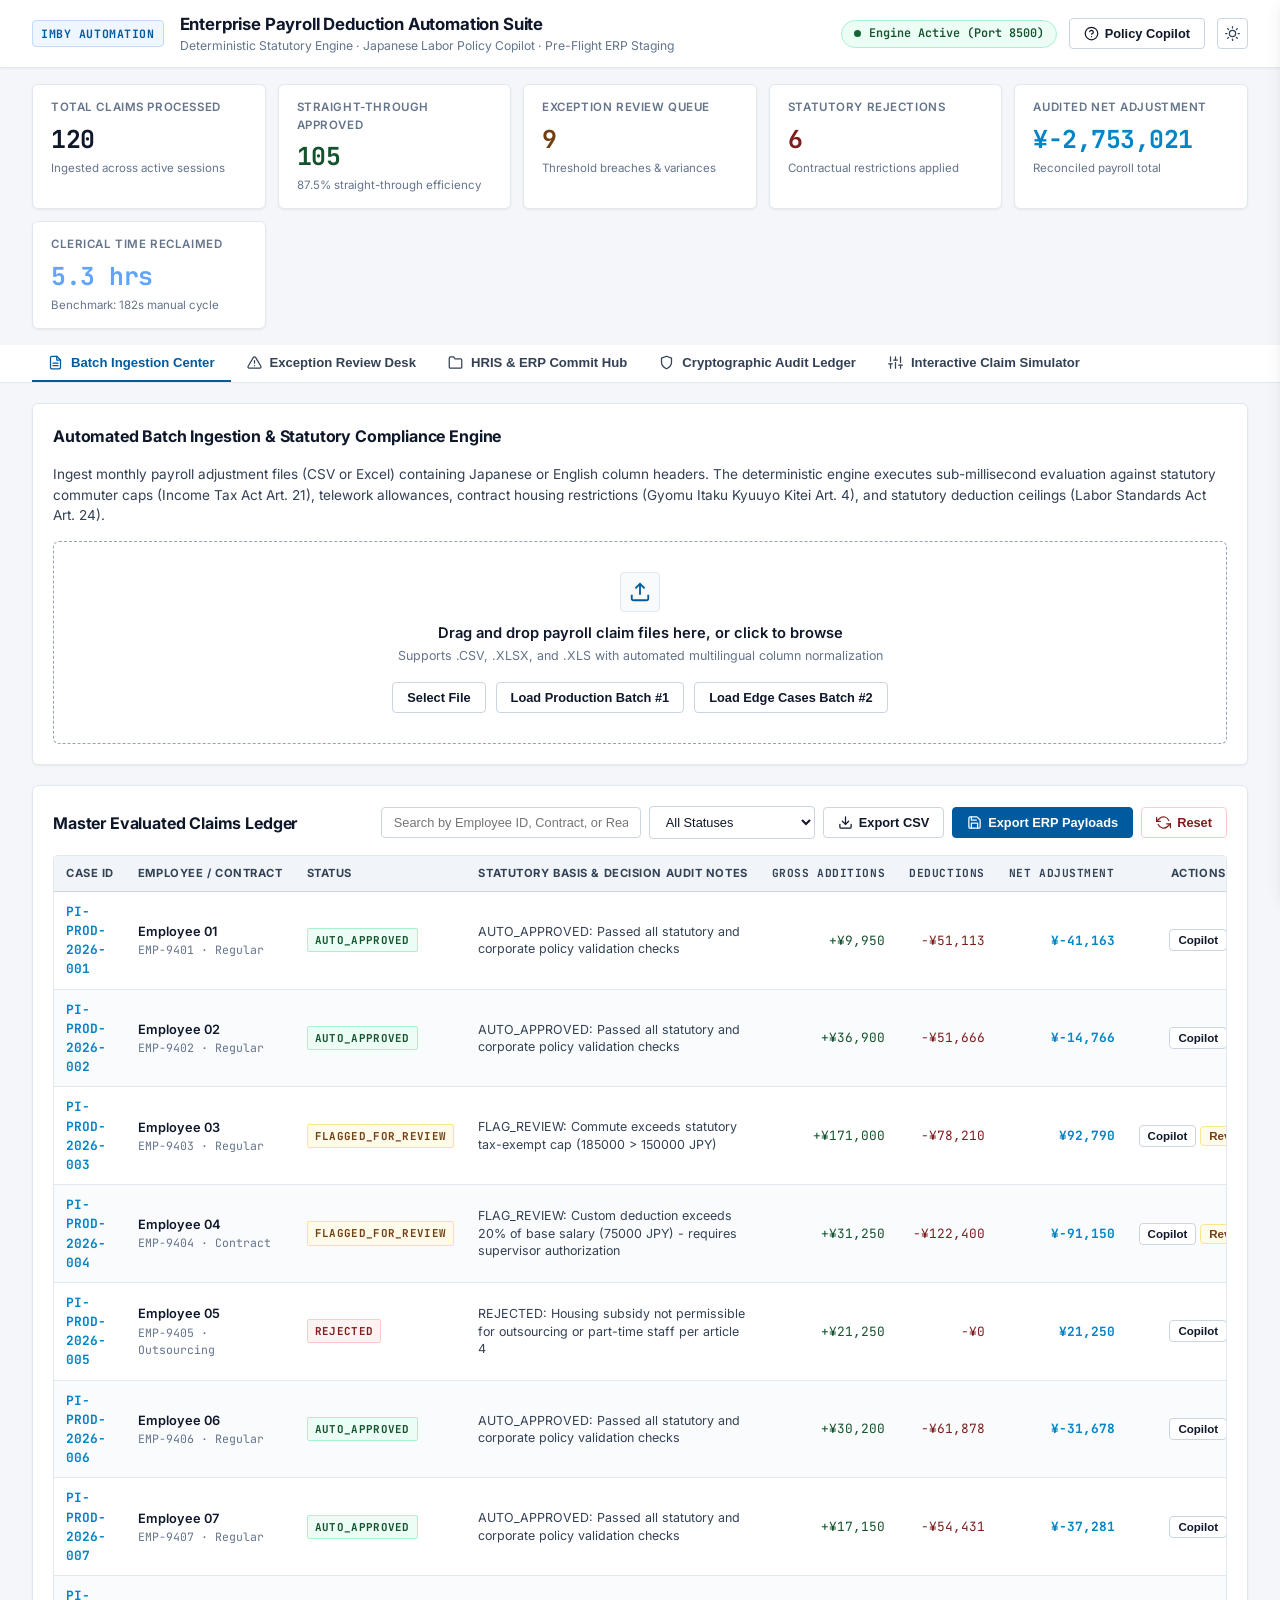
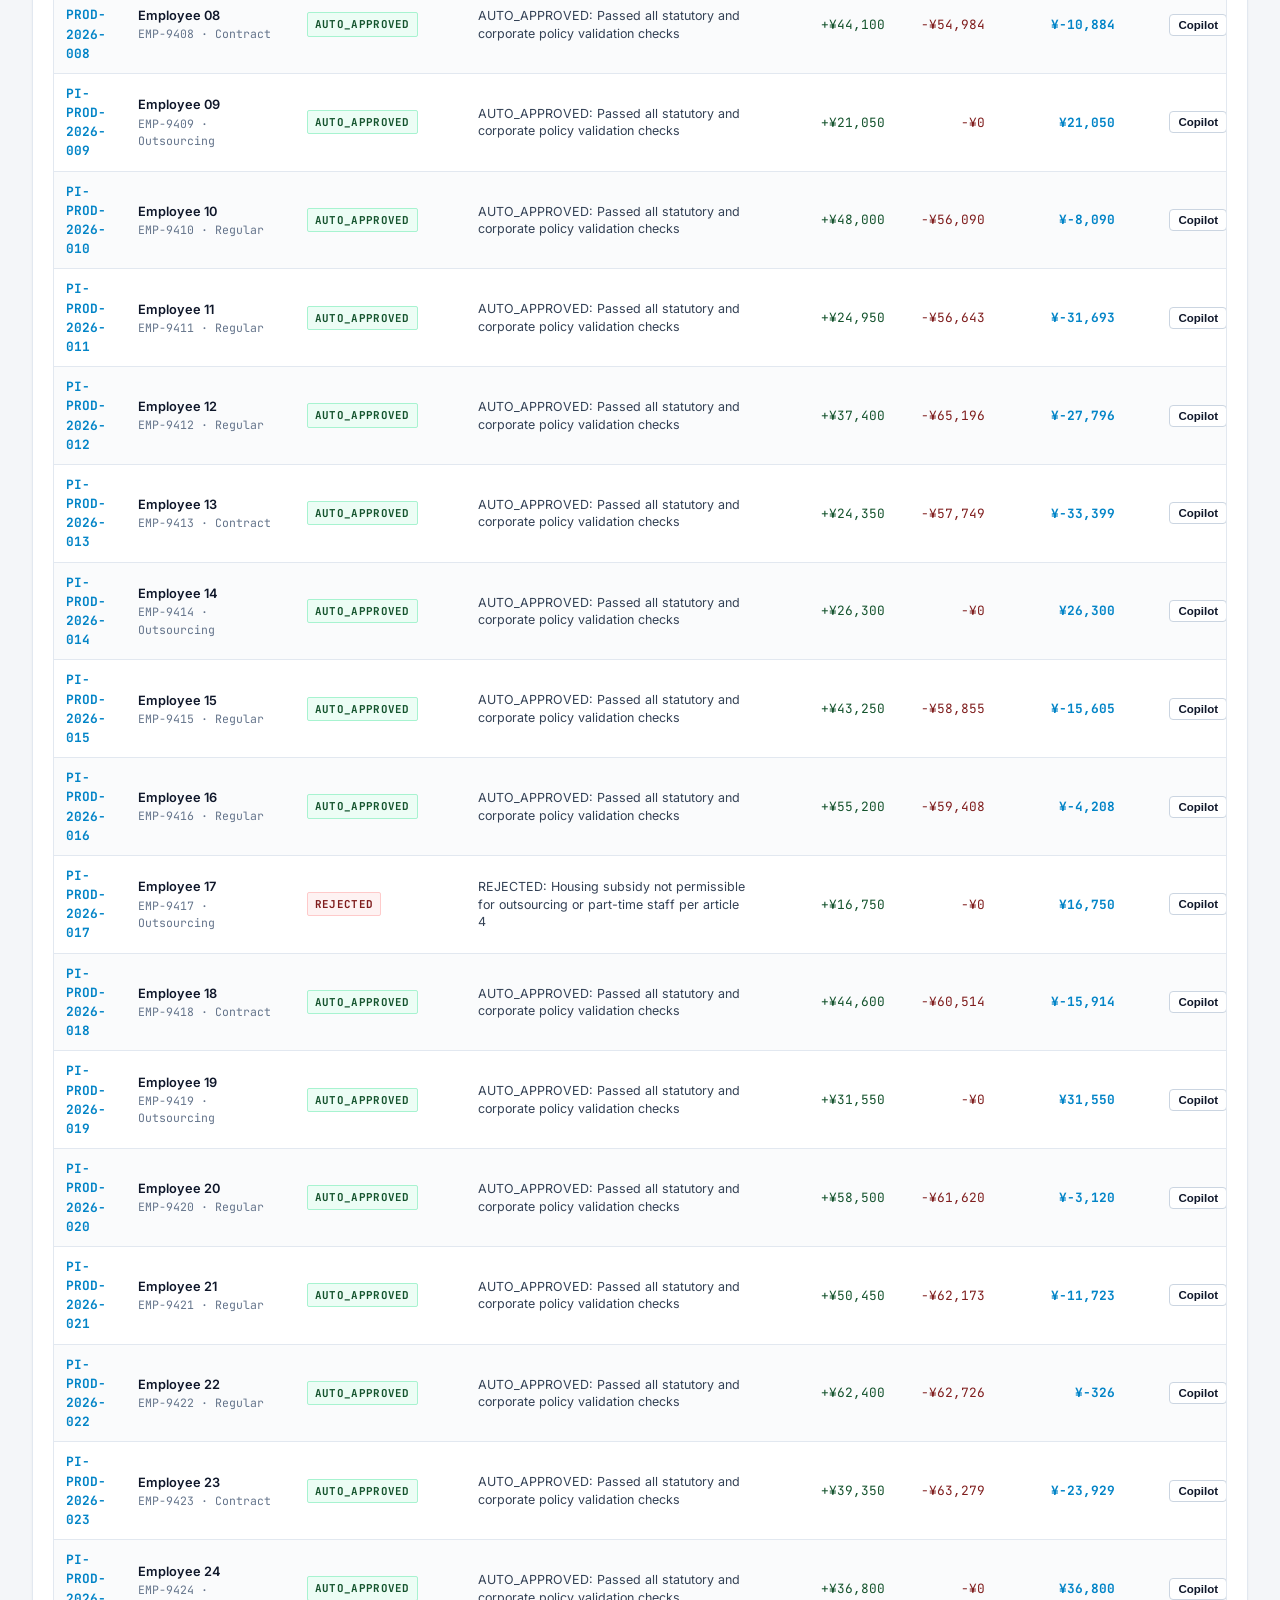
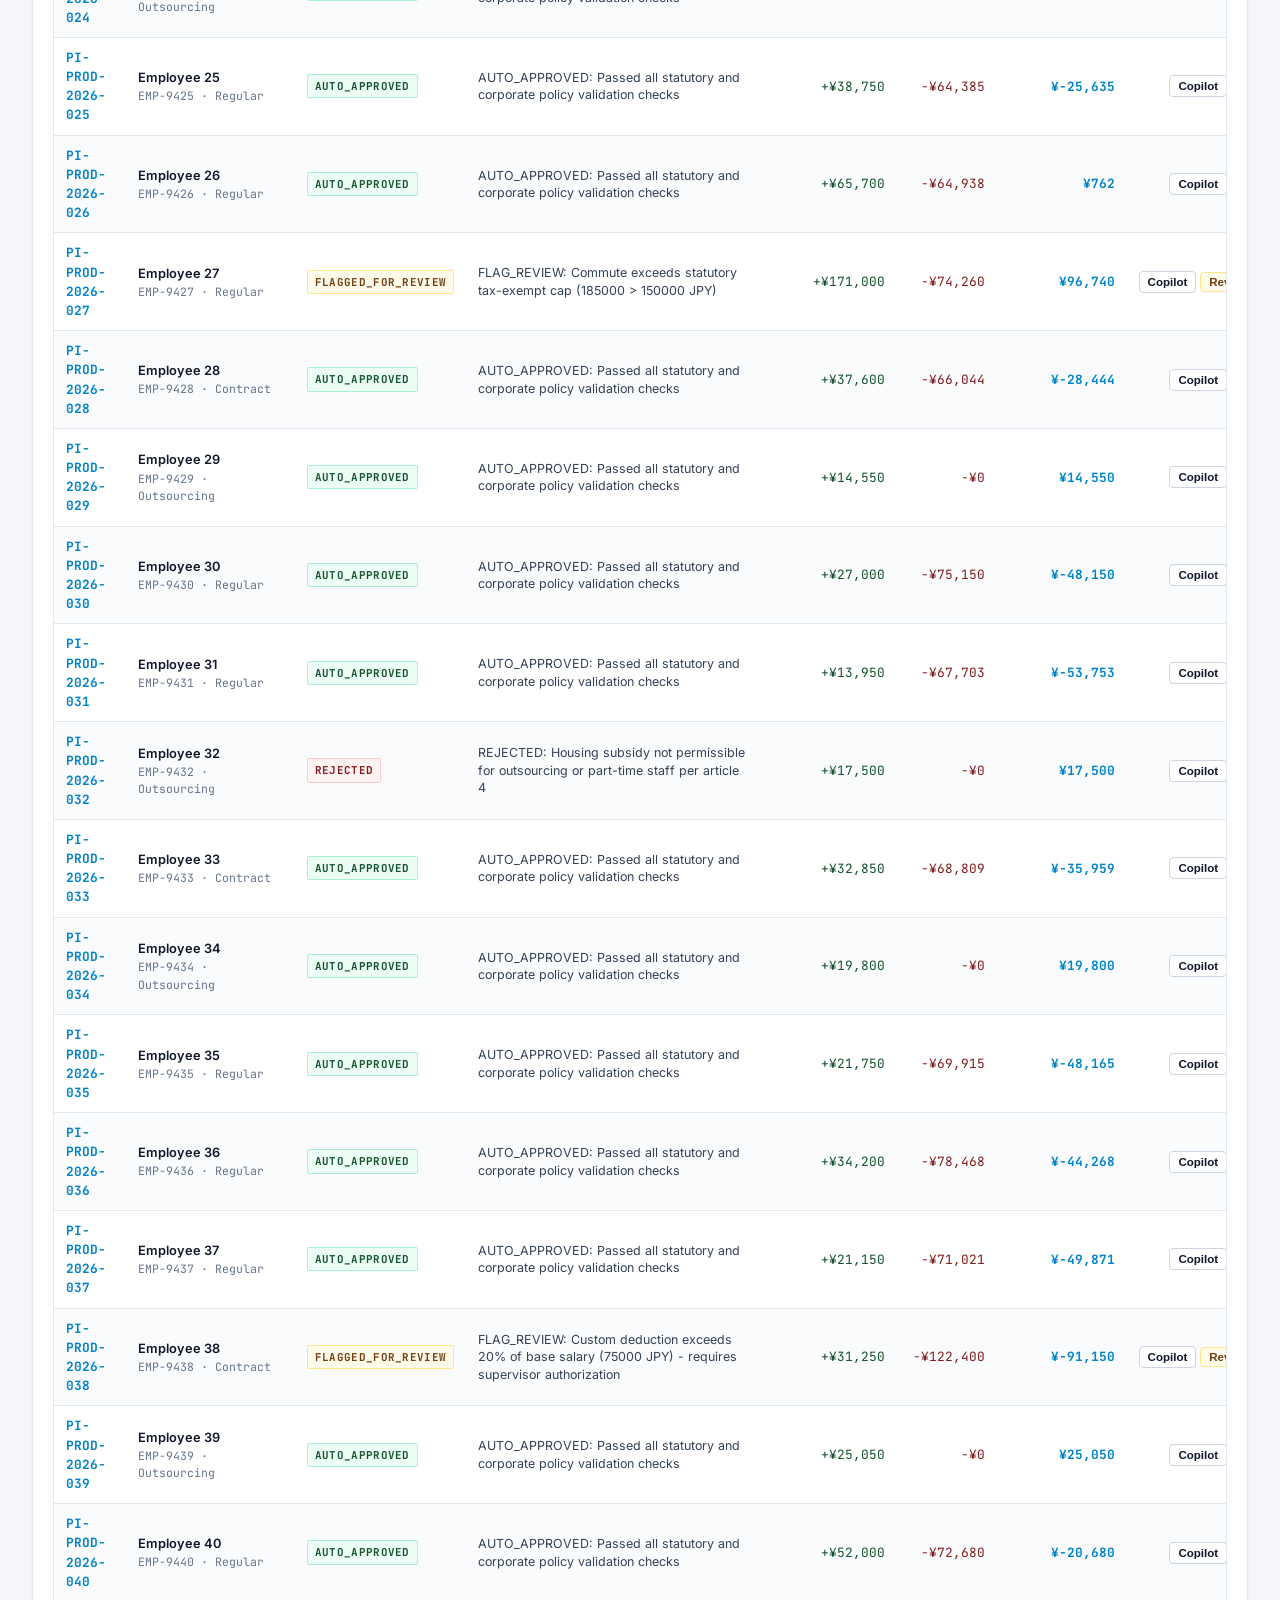
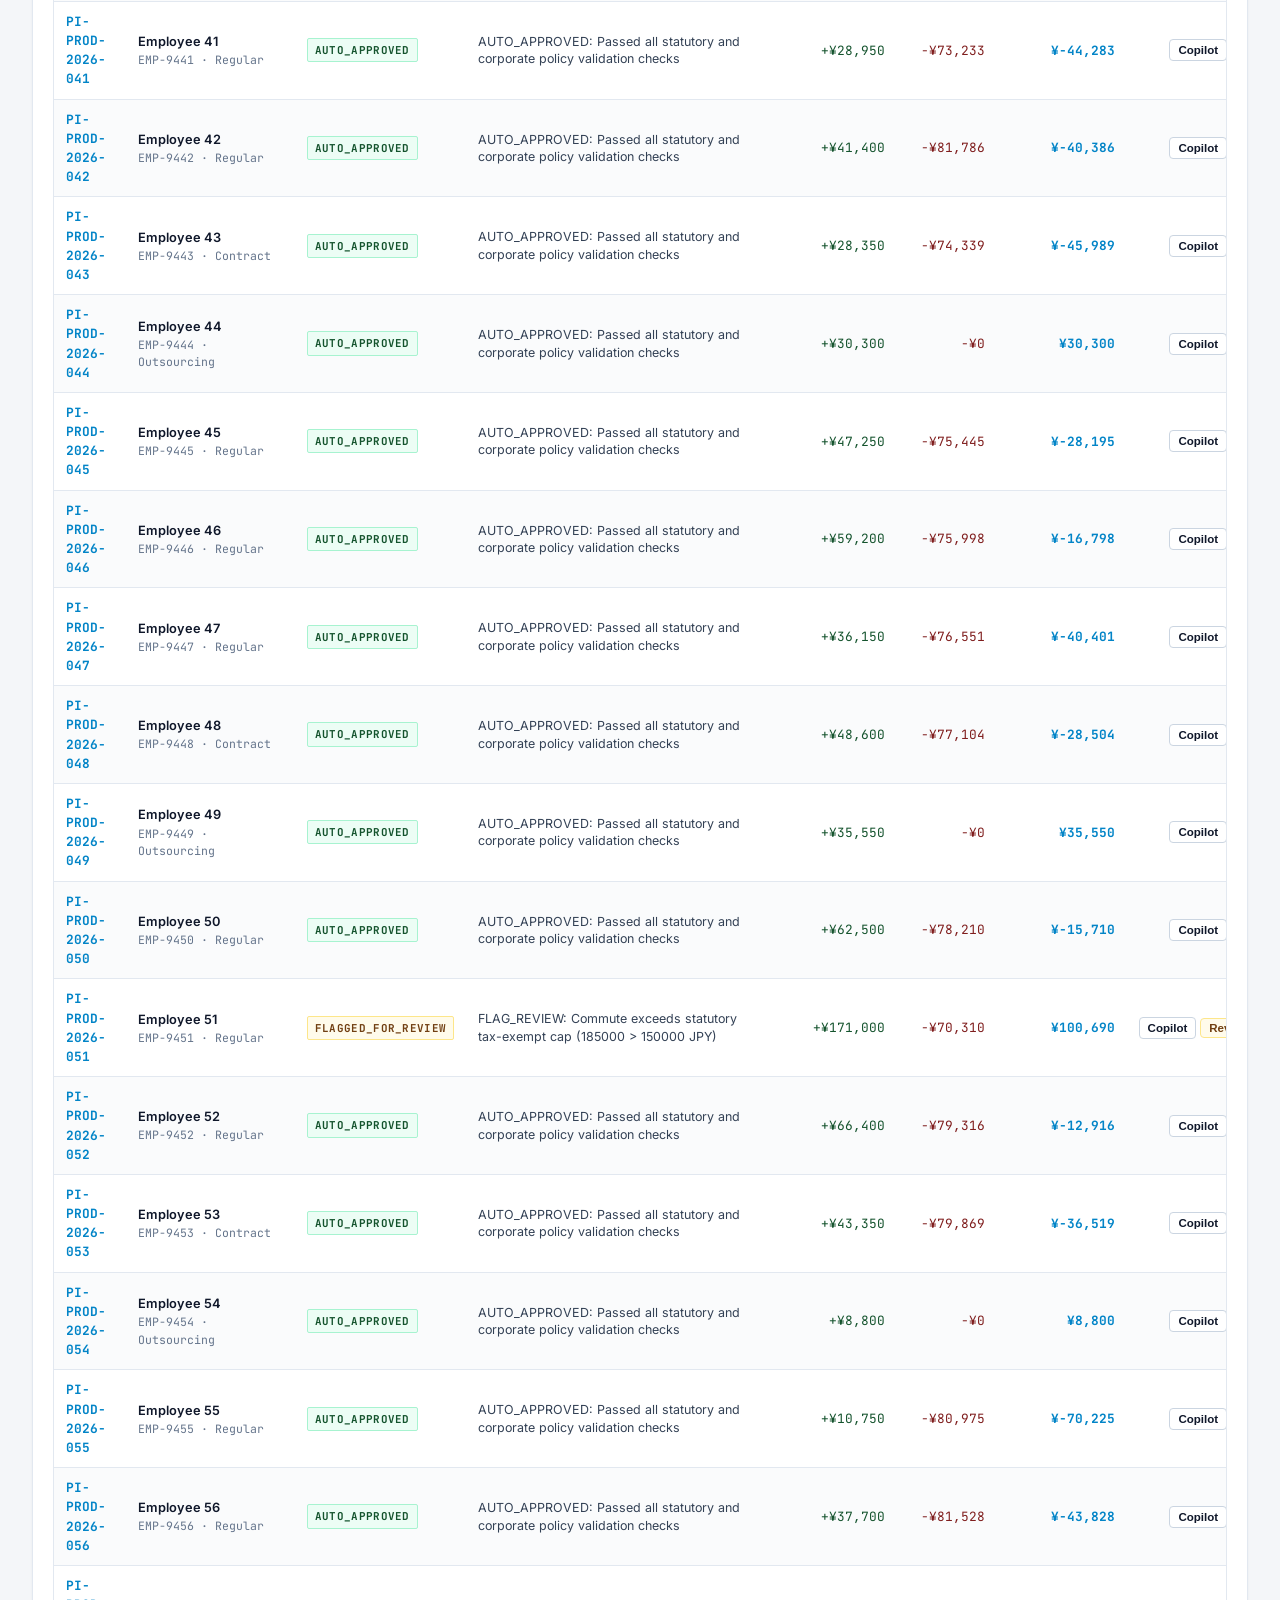
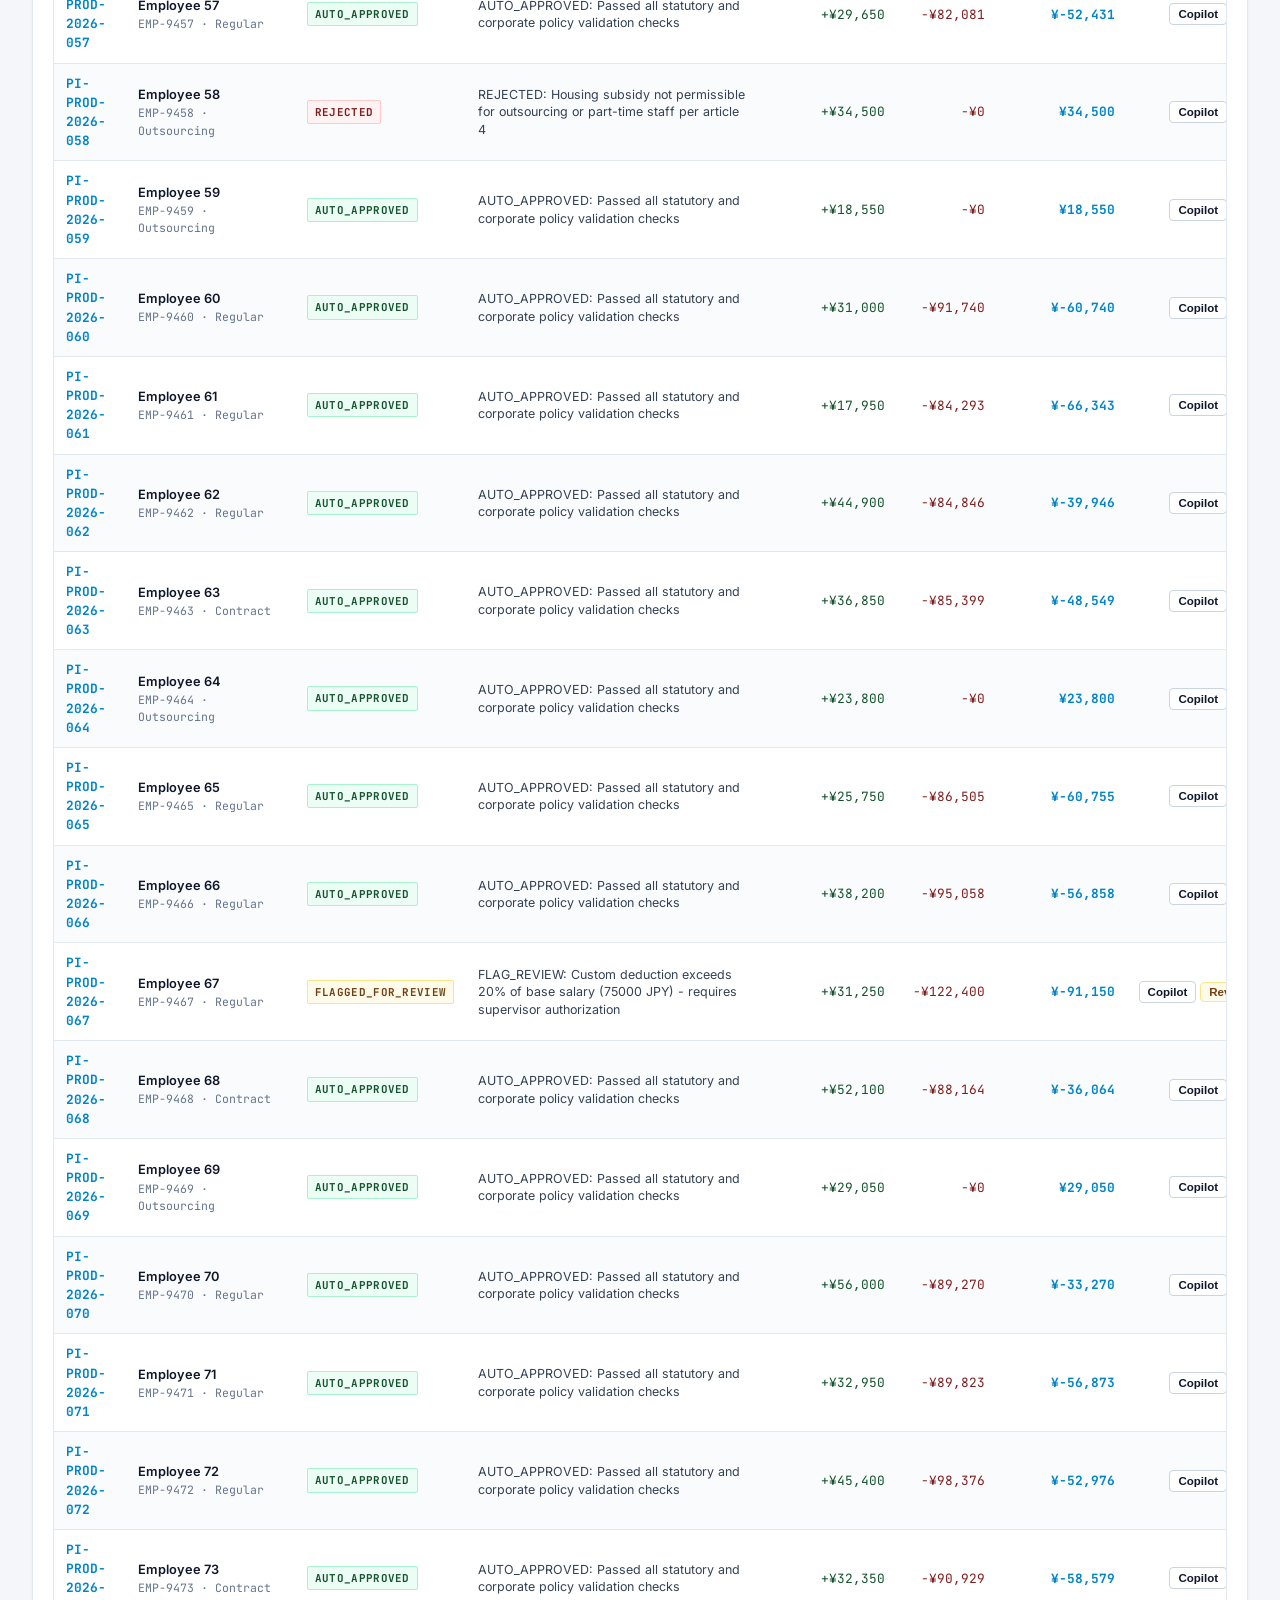
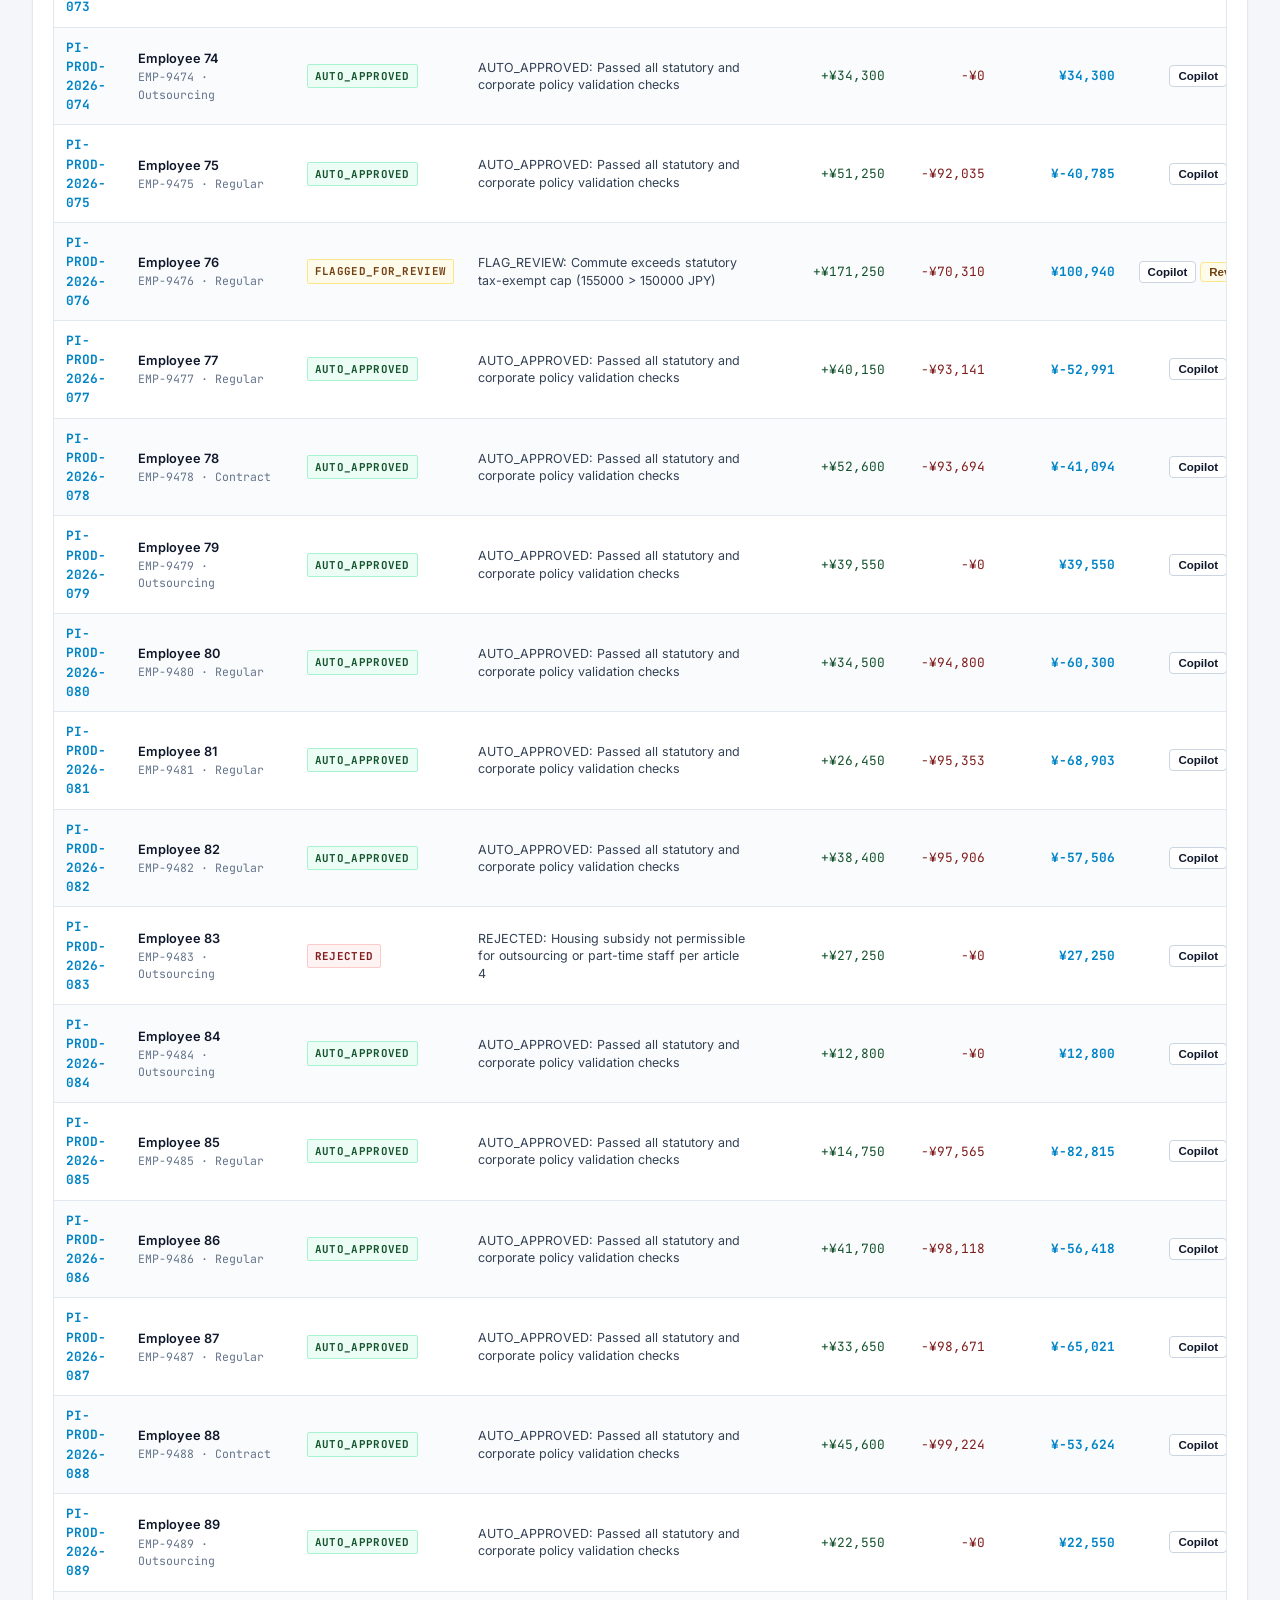
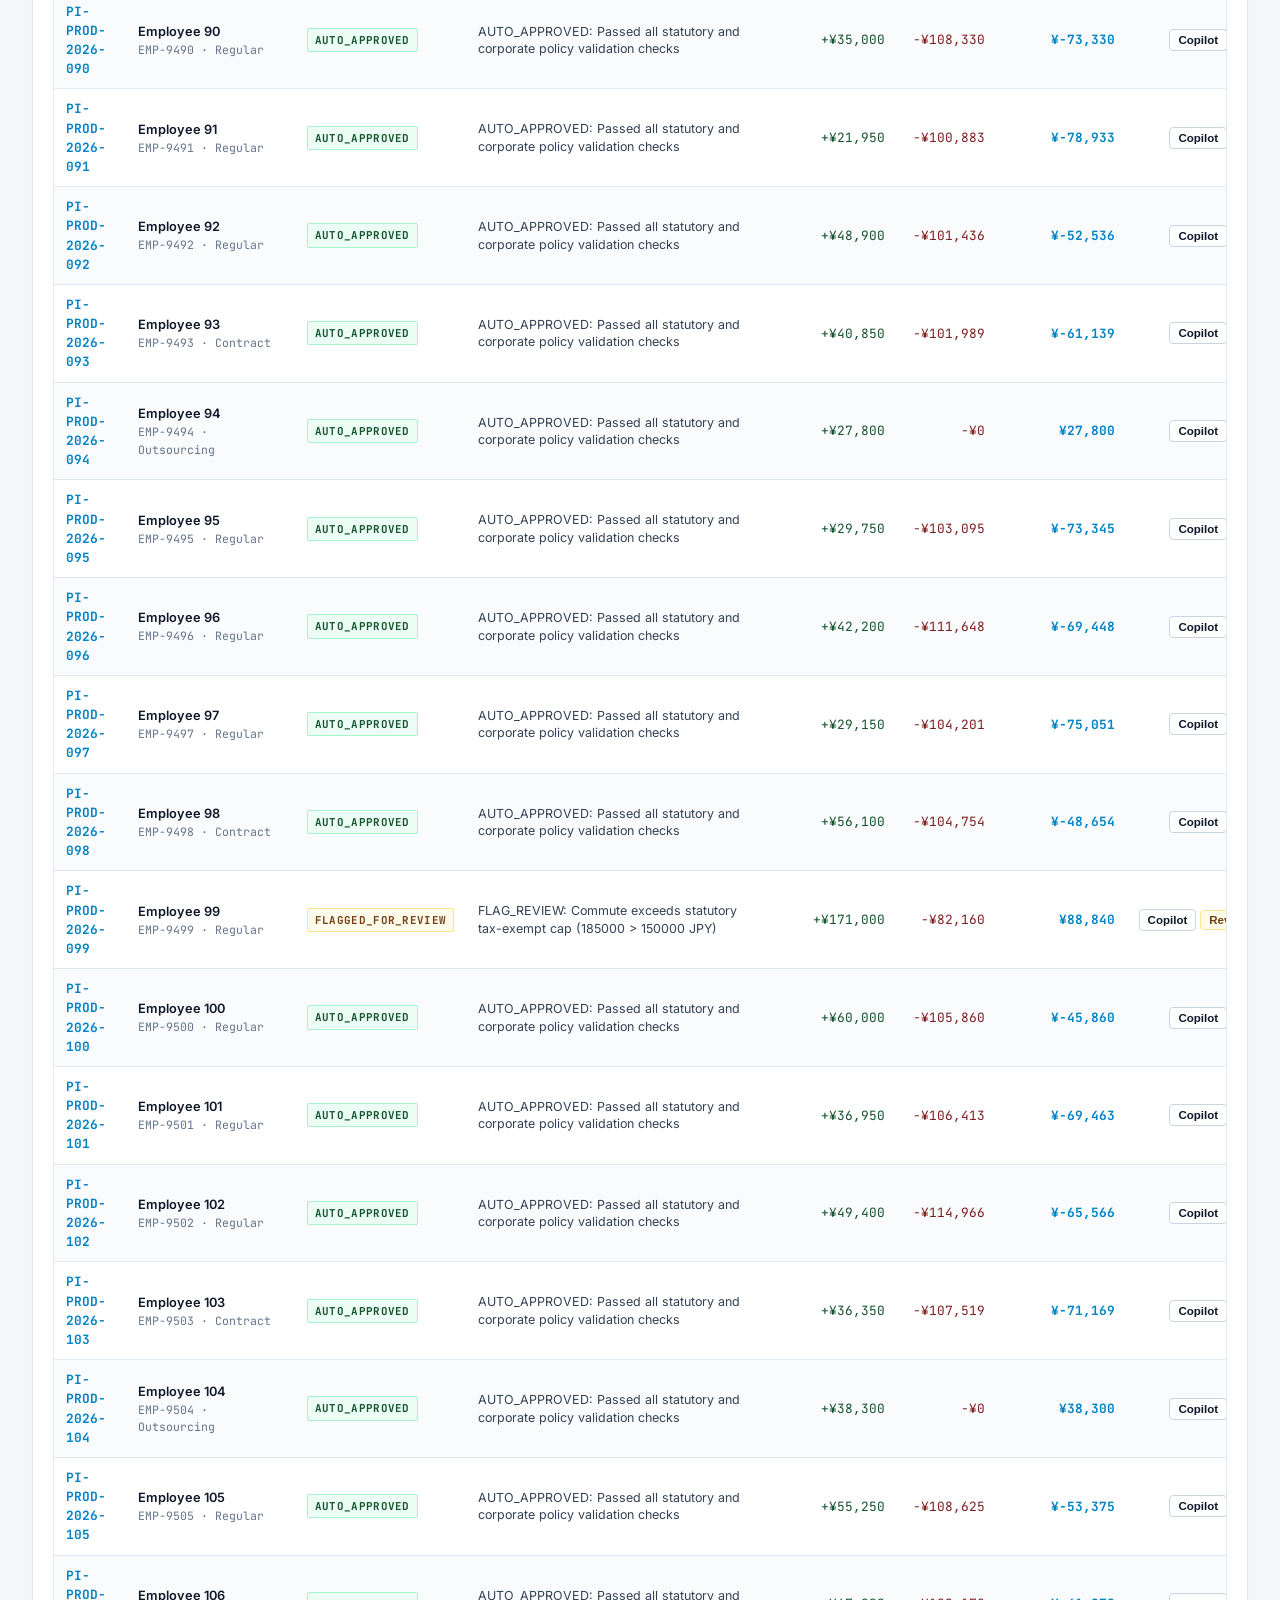
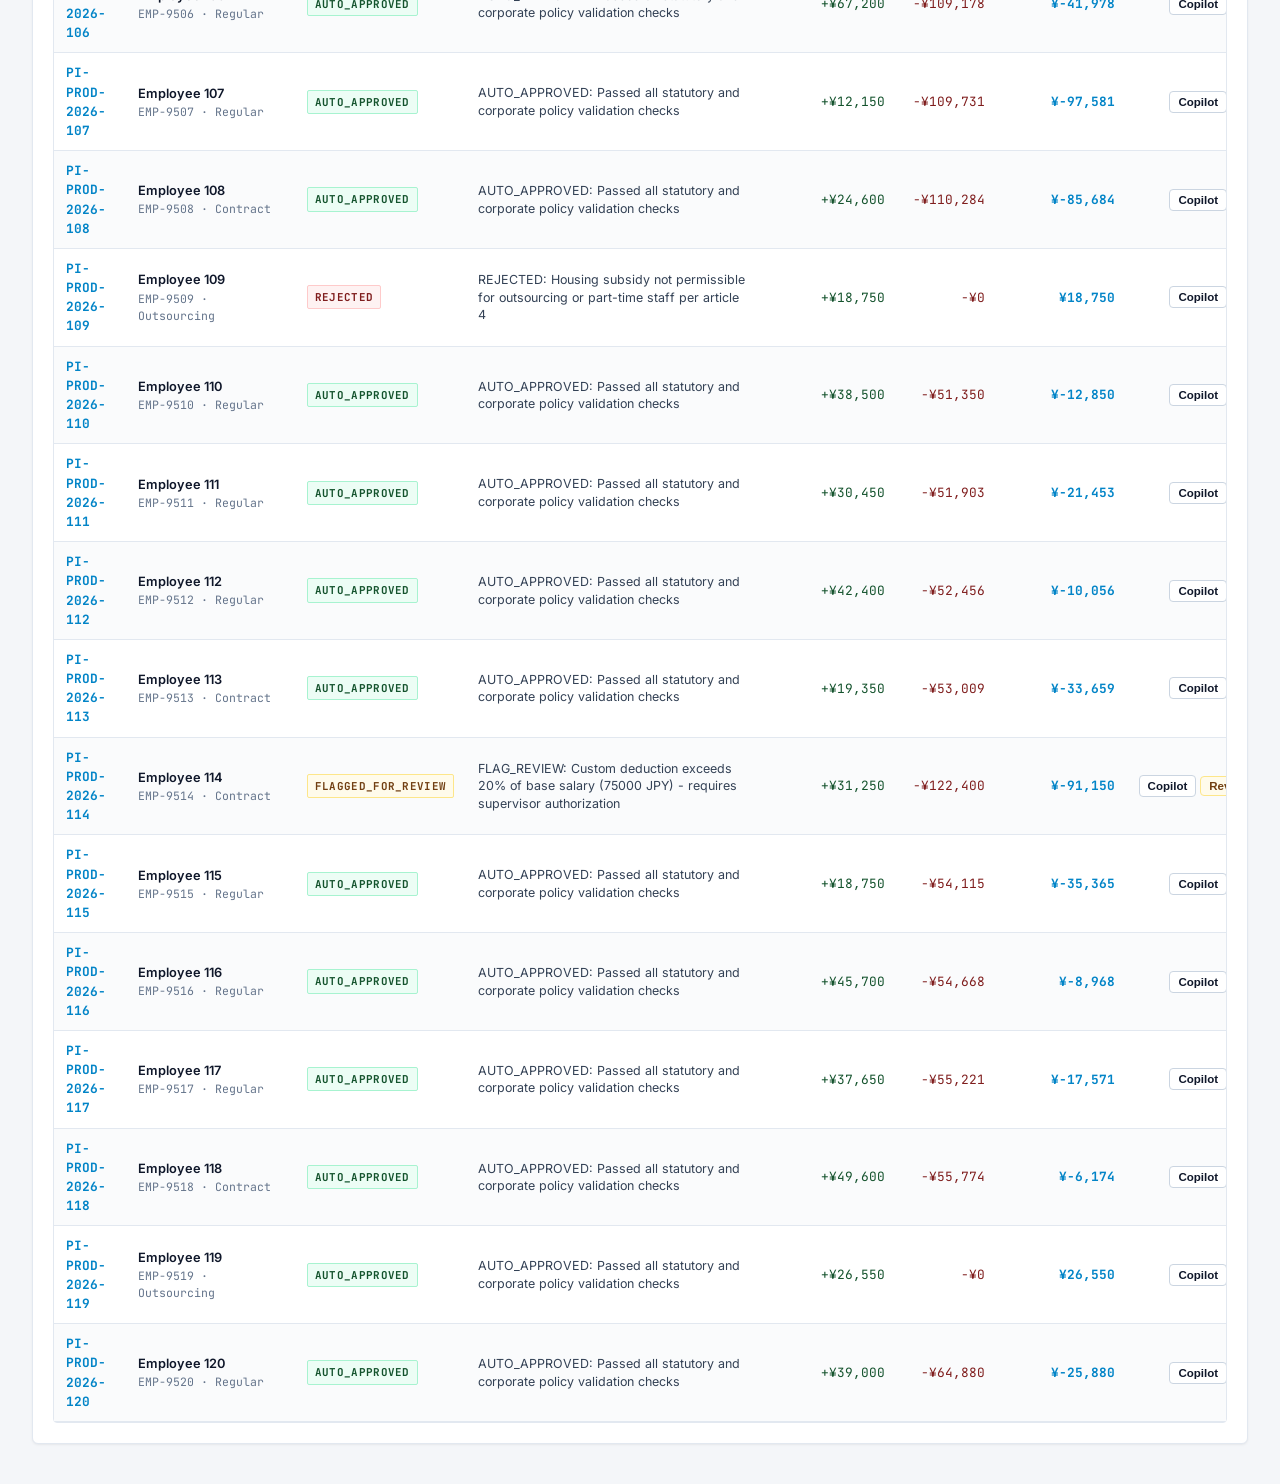
==== commit 2ac58bc6: "Add 120 employee test records, light theme, and desktop app build script" ====
--- a/apps/payroll_automation/frontend/index.html
+++ b/apps/payroll_automation/frontend/index.html
@@ -1,5 +1,5 @@
 <!DOCTYPE html>
-<html lang="en" data-theme="dark">
+<html lang="en" data-theme="light">
 <head>
   <meta charset="UTF-8" />
   <meta name="viewport" content="width=device-width, initial-scale=1.0" />
--- a/apps/payroll_automation/frontend/styles.css
+++ b/apps/payroll_automation/frontend/styles.css
@@ -1,109 +1,122 @@
 /* =========================================================================
    IMBY ENTERPRISE PAYROLL DEDUCTION AUTOMATION SUITE
-   Institutional High-Grade Design System
+   Professional Light Workplace Design System (MS Office / Excel / SAP Standard)
+   Strict Institutional Clean White Styling · Zero Toy/AI Effects
    ========================================================================= */
 
 :root {
-  /* Color Palette - Enterprise Dark Canvas */
+  /* Core Canvas & Surfaces - Pure White & Professional Light Slate */
+  --bg-canvas: #f4f6f9;
+  --bg-surface: #ffffff;
+  --bg-surface-elevated: #f8fafc;
+  --bg-surface-subtle: #f1f5f9;
+  --bg-surface-hover: #f1f5f9;
+  --bg-subtle: #f8fafc;
+
+  /* Borders - Refined Hairlines (Excel/Office standard) */
+  --border-subtle: #e2e8f0;
+  --border-muted: #cbd5e1;
+  --border-strong: #94a3b8;
+  --border-focus: #005a9e;
+
+  /* High-Contrast Corporate Typography */
+  --text-primary: #0f172a;
+  --text-secondary: #334155;
+  --text-muted: #64748b;
+  --text-disabled: #94a3b8;
+
+  /* Brand / Primary Accent - Classic Corporate Windows/Office Navy */
+  --brand-primary: #005a9e;
+  --brand-hover: #004578;
+  --brand-active: #003865;
+  --brand-accent: #0284c7;
+  --brand-subtle: #eff6ff;
+  --brand-border: #bfdbfe;
+
+  /* Institutional Status Indicators (Muted Compliance Standard) */
+  --success: #166534;
+  --success-bg: #ecfdf5;
+  --success-border: #a7f3d0;
+  --success-text: #14532d;
+
+  --warning: #854d0e;
+  --warning-bg: #fffbeb;
+  --warning-border: #fde68a;
+  --warning-text: #713f12;
+
+  --danger: #991b1b;
+  --danger-bg: #fef2f2;
+  --danger-border: #fecaca;
+  --danger-text: #7f1d1d;
+
+  --info: #1e40af;
+  --info-bg: #eff6ff;
+  --info-border: #bfdbfe;
+  --info-text: #172554;
+
+  /* Typography Stack */
+  --font-sans: 'Inter', -apple-system, BlinkMacSystemFont, 'Segoe UI', Roboto, Helvetica, Arial, sans-serif;
+  --font-mono: 'JetBrains Mono', Consolas, 'Segoe UI Mono', 'Courier New', monospace;
+
+  /* Subtle Crisp Elevation */
+  --radius-xs: 2px;
+  --radius-sm: 4px;
+  --radius-md: 6px;
+  --radius-lg: 8px;
+  --shadow-subtle: 0 1px 2px 0 rgba(0, 0, 0, 0.05);
+  --shadow-card: 0 1px 3px 0 rgba(0, 0, 0, 0.05), 0 1px 2px -1px rgba(0, 0, 0, 0.05);
+  --shadow-elevated: 0 4px 16px -2px rgba(15, 23, 42, 0.08), 0 2px 6px -1px rgba(15, 23, 42, 0.04);
+}
+
+/* Optional Dark Theme Fallback */
+[data-theme="dark"] {
   --bg-canvas: #090d16;
   --bg-surface: #0f172a;
   --bg-surface-elevated: #162035;
+  --bg-surface-subtle: #1e293b;
   --bg-surface-hover: #1e293b;
   --bg-subtle: rgba(255, 255, 255, 0.03);
-  
-  /* Borders */
+
   --border-subtle: #1e293b;
   --border-muted: #27354f;
+  --border-strong: #475569;
   --border-focus: #3b82f6;
-  
-  /* Typography Colors */
+
   --text-primary: #f8fafc;
   --text-secondary: #94a3b8;
   --text-muted: #64748b;
   --text-disabled: #475569;
-  
-  /* Status Accent Tokens */
+
   --brand-primary: #2563eb;
   --brand-hover: #1d4ed8;
+  --brand-active: #1e40af;
   --brand-accent: #38bdf8;
   --brand-subtle: rgba(37, 99, 235, 0.12);
-  
+  --brand-border: #1d4ed8;
+
   --success: #10b981;
   --success-bg: rgba(16, 185, 129, 0.10);
   --success-border: rgba(16, 185, 129, 0.25);
   --success-text: #34d399;
-  
+
   --warning: #f59e0b;
   --warning-bg: rgba(245, 158, 11, 0.10);
   --warning-border: rgba(245, 158, 11, 0.25);
   --warning-text: #fbbf24;
-  
+
   --danger: #ef4444;
   --danger-bg: rgba(239, 68, 68, 0.10);
   --danger-border: rgba(239, 68, 68, 0.25);
   --danger-text: #f87171;
-  
+
   --info: #6366f1;
   --info-bg: rgba(99, 102, 241, 0.10);
   --info-border: rgba(99, 102, 241, 0.25);
   --info-text: #818cf8;
 
-  /* Typography System */
-  --font-sans: 'Inter', -apple-system, BlinkMacSystemFont, 'Segoe UI', Roboto, sans-serif;
-  --font-mono: 'JetBrains Mono', 'SF Mono', Consolas, monospace;
-  
-  /* Geometric Metrics */
-  --radius-sm: 4px;
-  --radius-md: 8px;
-  --radius-lg: 12px;
+  --shadow-subtle: 0 1px 2px 0 rgba(0, 0, 0, 0.3);
   --shadow-card: 0 1px 3px rgba(0, 0, 0, 0.3), 0 8px 24px rgba(0, 0, 0, 0.25);
   --shadow-elevated: 0 12px 36px rgba(0, 0, 0, 0.45);
-}
-
-/* Light Mode Overrides */
-[data-theme="light"] {
-  --bg-canvas: #f1f5f9;
-  --bg-surface: #ffffff;
-  --bg-surface-elevated: #f8fafc;
-  --bg-surface-hover: #f1f5f9;
-  --bg-subtle: rgba(15, 23, 42, 0.02);
-  
-  --border-subtle: #e2e8f0;
-  --border-muted: #cbd5e1;
-  --border-focus: #2563eb;
-  
-  --text-primary: #0f172a;
-  --text-secondary: #475569;
-  --text-muted: #64748b;
-  --text-disabled: #94a3b8;
-  
-  --brand-primary: #1d4ed8;
-  --brand-hover: #1e40af;
-  --brand-accent: #0284c7;
-  --brand-subtle: rgba(29, 78, 216, 0.08);
-  
-  --success: #059669;
-  --success-bg: #ecfdf5;
-  --success-border: #a7f3d0;
-  --success-text: #065f46;
-  
-  --warning: #d97706;
-  --warning-bg: #fffbeb;
-  --warning-border: #fde68a;
-  --warning-text: #92400e;
-  
-  --danger: #dc2626;
-  --danger-bg: #fef2f2;
-  --danger-border: #fecaca;
-  --danger-text: #991b1b;
-  
-  --info: #4f46e5;
-  --info-bg: #eef2ff;
-  --info-border: #c7d2fe;
-  --info-text: #3730a3;
-  
-  --shadow-card: 0 1px 3px rgba(15, 23, 42, 0.06), 0 4px 16px rgba(15, 23, 42, 0.04);
-  --shadow-elevated: 0 10px 25px -3px rgba(15, 23, 42, 0.1);
 }
 
 /* Base Document Reset */
@@ -125,18 +138,18 @@
   -moz-osx-font-smoothing: grayscale;
 }
 
-/* Top Institutional Header */
+/* Top Institutional Header Bar */
 .app-header {
   background: var(--bg-surface);
   border-bottom: 1px solid var(--border-subtle);
-  padding: 14px 32px;
+  padding: 12px 32px;
   display: flex;
   align-items: center;
   justify-content: space-between;
   position: sticky;
   top: 0;
   z-index: 100;
-  backdrop-filter: blur(12px);
+  box-shadow: var(--shadow-subtle);
 }
 
 .header-left {
@@ -147,14 +160,14 @@
 
 .brand-badge {
   background: var(--brand-subtle);
-  border: 1px solid var(--brand-primary);
-  color: var(--brand-accent);
-  padding: 5px 10px;
+  border: 1px solid var(--brand-border);
+  color: var(--brand-primary);
+  padding: 4px 8px;
   border-radius: var(--radius-sm);
   font-family: var(--font-mono);
-  font-size: 0.75rem;
+  font-size: 0.72rem;
   font-weight: 700;
-  letter-spacing: 0.06em;
+  letter-spacing: 0.05em;
   text-transform: uppercase;
 }
 
@@ -164,15 +177,15 @@
 }
 
 .header-title {
-  font-size: 1.1rem;
+  font-size: 1.05rem;
   font-weight: 700;
   color: var(--text-primary);
   letter-spacing: -0.01em;
 }
 
 .header-sub {
-  font-size: 0.78rem;
-  color: var(--text-secondary);
+  font-size: 0.76rem;
+  color: var(--text-muted);
 }
 
 .header-actions {
@@ -186,10 +199,10 @@
   display: inline-flex;
   align-items: center;
   gap: 8px;
-  padding: 5px 12px;
+  padding: 4px 12px;
   border-radius: 9999px;
   font-family: var(--font-mono);
-  font-size: 0.75rem;
+  font-size: 0.74rem;
   font-weight: 600;
   background: var(--success-bg);
   border: 1px solid var(--success-border);
@@ -201,15 +214,14 @@
   height: 7px;
   border-radius: 50%;
   background-color: var(--success);
-  box-shadow: 0 0 8px var(--success);
 }
 
 /* Metric KPI Strip */
 .kpi-strip {
   display: grid;
   grid-template-columns: repeat(auto-fit, minmax(200px, 1fr));
-  gap: 14px;
-  padding: 20px 32px;
+  gap: 12px;
+  padding: 16px 32px;
   background: var(--bg-canvas);
 }
 
@@ -217,9 +229,9 @@
   background: var(--bg-surface);
   border: 1px solid var(--border-subtle);
   border-radius: var(--radius-md);
-  padding: 16px 20px;
-  transition: border-color 0.15s ease, transform 0.15s ease;
+  padding: 14px 18px;
   box-shadow: var(--shadow-card);
+  transition: border-color 0.15s ease;
 }
 
 .kpi-card:hover {
@@ -227,17 +239,17 @@
 }
 
 .kpi-label {
-  font-size: 0.75rem;
+  font-size: 0.72rem;
   text-transform: uppercase;
   letter-spacing: 0.05em;
-  color: var(--text-secondary);
+  color: var(--text-muted);
   font-weight: 600;
-  margin-bottom: 6px;
+  margin-bottom: 4px;
 }
 
 .kpi-value {
   font-family: var(--font-mono);
-  font-size: 1.65rem;
+  font-size: 1.55rem;
   font-weight: 700;
   color: var(--text-primary);
   letter-spacing: -0.02em;
@@ -245,15 +257,15 @@
 }
 
 .kpi-sub {
-  font-size: 0.75rem;
+  font-size: 0.72rem;
   color: var(--text-muted);
-  margin-top: 4px;
-}
-
-/* Navigation Segment Bar */
+  margin-top: 2px;
+}
+
+/* Navigation Segment Bar (MS Office Ribbon / Excel Tab Style) */
 .nav-bar {
   display: flex;
-  gap: 2px;
+  gap: 0;
   padding: 0 32px;
   background: var(--bg-surface);
   border-bottom: 1px solid var(--border-subtle);
@@ -264,32 +276,33 @@
   display: inline-flex;
   align-items: center;
   gap: 8px;
-  padding: 12px 18px;
+  padding: 10px 16px;
   background: transparent;
   border: none;
   border-bottom: 2px solid transparent;
   color: var(--text-secondary);
-  font-size: 0.85rem;
+  font-size: 0.82rem;
   font-weight: 600;
   cursor: pointer;
-  transition: all 0.15s ease;
+  transition: color 0.15s ease, border-color 0.15s ease, background-color 0.15s ease;
   white-space: nowrap;
 }
 
 .nav-btn:hover {
   color: var(--text-primary);
-  background: var(--bg-subtle);
+  background: var(--bg-surface-subtle);
 }
 
 .nav-btn.active {
   color: var(--brand-primary);
   border-bottom-color: var(--brand-primary);
-  background: var(--brand-subtle);
+  background: #ffffff;
+  font-weight: 700;
 }
 
 .nav-icon {
-  width: 16px;
-  height: 16px;
+  width: 15px;
+  height: 15px;
   stroke: currentColor;
   stroke-width: 2;
   fill: none;
@@ -297,10 +310,13 @@
   stroke-linejoin: round;
 }
 
-/* Main Container Area */
+/* Main Content Workspace */
 .main-container {
   flex: 1;
-  padding: 24px 32px;
+  padding: 20px 32px;
+  max-width: 1600px;
+  width: 100%;
+  margin: 0 auto;
 }
 
 .view-panel {
@@ -316,9 +332,9 @@
   background: var(--bg-surface);
   border: 1px solid var(--border-subtle);
   border-radius: var(--radius-md);
-  padding: 24px;
+  padding: 20px;
   box-shadow: var(--shadow-card);
-  margin-bottom: 24px;
+  margin-bottom: 20px;
 }
 
 .card-header-bar {
@@ -327,7 +343,7 @@
   align-items: center;
   flex-wrap: wrap;
   gap: 16px;
-  margin-bottom: 20px;
+  margin-bottom: 16px;
 }
 
 .card-title-group {
@@ -337,26 +353,26 @@
 }
 
 .card-heading {
-  font-size: 1.05rem;
+  font-size: 1rem;
   font-weight: 700;
   color: var(--text-primary);
   letter-spacing: -0.01em;
 }
 
 .card-desc {
-  font-size: 0.82rem;
-  color: var(--text-secondary);
-  margin-top: 4px;
+  font-size: 0.8rem;
+  color: var(--text-muted);
+  margin-top: 2px;
 }
 
 /* Drag-and-Drop Ingestion Zone */
 .dropzone-container {
-  border: 1.5px dashed var(--border-muted);
+  border: 1.5px dashed var(--border-strong);
   border-radius: var(--radius-md);
-  padding: 36px 24px;
+  padding: 30px 20px;
   text-align: center;
-  background: var(--bg-subtle);
-  transition: border-color 0.2s ease, background-color 0.2s ease;
+  background: #ffffff;
+  transition: border-color 0.15s ease, background-color 0.15s ease;
   cursor: pointer;
 }
 
@@ -366,28 +382,28 @@
 }
 
 .dropzone-icon-box {
-  width: 44px;
-  height: 44px;
-  margin: 0 auto 12px auto;
+  width: 40px;
+  height: 40px;
+  margin: 0 auto 10px auto;
   border-radius: var(--radius-sm);
   background: var(--bg-surface-elevated);
   border: 1px solid var(--border-subtle);
   display: flex;
   align-items: center;
   justify-content: center;
-  color: var(--brand-accent);
+  color: var(--brand-primary);
 }
 
 .dropzone-title {
-  font-size: 0.95rem;
+  font-size: 0.92rem;
   font-weight: 600;
   color: var(--text-primary);
-  margin-bottom: 4px;
+  margin-bottom: 3px;
 }
 
 .dropzone-sub {
-  font-size: 0.8rem;
-  color: var(--text-secondary);
+  font-size: 0.78rem;
+  color: var(--text-muted);
 }
 
 /* Control Elements: Search, Filter, Buttons */
@@ -399,39 +415,45 @@
 }
 
 .search-input {
-  background: var(--bg-surface-elevated);
-  border: 1px solid var(--border-subtle);
-  color: var(--text-primary);
-  padding: 8px 12px;
-  border-radius: var(--radius-sm);
-  font-size: 0.82rem;
+  background: #ffffff;
+  border: 1px solid var(--border-muted);
+  color: var(--text-primary);
+  padding: 7px 12px;
+  border-radius: var(--radius-sm);
+  font-size: 0.8rem;
   outline: none;
   min-width: 260px;
-  transition: border-color 0.15s ease;
+  transition: border-color 0.15s ease, box-shadow 0.15s ease;
 }
 
 .search-input:focus {
   border-color: var(--border-focus);
+  box-shadow: 0 0 0 2px rgba(0, 90, 158, 0.12);
 }
 
 .select-filter {
-  background: var(--bg-surface-elevated);
-  border: 1px solid var(--border-subtle);
-  color: var(--text-primary);
-  padding: 8px 12px;
-  border-radius: var(--radius-sm);
-  font-size: 0.82rem;
+  background: #ffffff;
+  border: 1px solid var(--border-muted);
+  color: var(--text-primary);
+  padding: 7px 12px;
+  border-radius: var(--radius-sm);
+  font-size: 0.8rem;
   outline: none;
   cursor: pointer;
 }
 
+.select-filter:focus {
+  border-color: var(--border-focus);
+  box-shadow: 0 0 0 2px rgba(0, 90, 158, 0.12);
+}
+
 .btn {
   display: inline-flex;
   align-items: center;
   gap: 6px;
-  padding: 8px 14px;
-  border-radius: var(--radius-sm);
-  font-size: 0.82rem;
+  padding: 7px 14px;
+  border-radius: var(--radius-sm);
+  font-size: 0.8rem;
   font-weight: 600;
   cursor: pointer;
   border: 1px solid transparent;
@@ -450,19 +472,23 @@
   border-color: var(--brand-hover);
 }
 
+.btn-primary:active {
+  background: var(--brand-active);
+}
+
 .btn-secondary {
-  background: var(--bg-surface-elevated);
-  border-color: var(--border-subtle);
+  background: #ffffff;
+  border-color: var(--border-muted);
   color: var(--text-primary);
 }
 
 .btn-secondary:hover {
-  background: var(--bg-surface-hover);
-  border-color: var(--border-muted);
+  background: var(--bg-surface-subtle);
+  border-color: var(--border-strong);
 }
 
 .btn-danger {
-  background: transparent;
+  background: #ffffff;
   border-color: var(--danger-border);
   color: var(--danger-text);
 }
@@ -472,52 +498,62 @@
 }
 
 .btn-icon {
-  padding: 8px;
-  background: var(--bg-surface-elevated);
-  border: 1px solid var(--border-subtle);
+  padding: 7px;
+  background: #ffffff;
+  border: 1px solid var(--border-muted);
   color: var(--text-secondary);
 }
 
 .btn-icon:hover {
   color: var(--text-primary);
-  border-color: var(--border-muted);
-}
-
-/* Institutional Enterprise Data Table */
+  background: var(--bg-surface-subtle);
+  border-color: var(--border-strong);
+}
+
+/* Institutional Enterprise Data Table (Excel/Workplace Style) */
 .table-wrapper {
   border: 1px solid var(--border-subtle);
   border-radius: var(--radius-sm);
   overflow-x: auto;
-  background: var(--bg-surface);
+  background: #ffffff;
 }
 
 .enterprise-table {
   width: 100%;
   border-collapse: collapse;
-  font-size: 0.82rem;
+  font-size: 0.8rem;
   text-align: left;
 }
 
 .enterprise-table th {
-  background: var(--bg-surface-elevated);
-  padding: 10px 14px;
-  font-size: 0.72rem;
+  background: var(--bg-surface-subtle);
+  padding: 9px 12px;
+  font-size: 0.7rem;
   font-weight: 700;
   text-transform: uppercase;
   letter-spacing: 0.05em;
   color: var(--text-secondary);
+  border-bottom: 1px solid var(--border-muted);
+  white-space: nowrap;
+}
+
+.enterprise-table td {
+  padding: 10px 12px;
   border-bottom: 1px solid var(--border-subtle);
-}
-
-.enterprise-table td {
-  padding: 12px 14px;
-  border-bottom: 1px solid var(--border-subtle);
   color: var(--text-primary);
   vertical-align: middle;
 }
 
+.enterprise-table tbody tr {
+  background-color: #ffffff;
+}
+
+.enterprise-table tbody tr:nth-child(even) {
+  background-color: #fafbfc;
+}
+
 .enterprise-table tbody tr:hover {
-  background-color: var(--bg-surface-hover);
+  background-color: #f1f5f9;
 }
 
 .num-cell {
@@ -526,16 +562,16 @@
   font-feature-settings: "tnum" 1;
 }
 
-/* Status Badges */
+/* Status Badges - Clean Workplace Style */
 .status-pill {
   display: inline-flex;
   align-items: center;
-  gap: 5px;
-  padding: 3px 8px;
-  border-radius: var(--radius-sm);
+  gap: 4px;
+  padding: 3px 7px;
+  border-radius: var(--radius-xs);
   font-family: var(--font-mono);
-  font-size: 0.7rem;
-  font-weight: 600;
+  font-size: 0.68rem;
+  font-weight: 700;
   text-transform: uppercase;
   letter-spacing: 0.03em;
   white-space: nowrap;
@@ -567,9 +603,9 @@
 
 /* Action Chips */
 .action-chip {
-  padding: 4px 10px;
-  border-radius: var(--radius-sm);
-  font-size: 0.75rem;
+  padding: 3px 8px;
+  border-radius: var(--radius-sm);
+  font-size: 0.72rem;
   font-weight: 600;
   cursor: pointer;
   border: 1px solid transparent;
@@ -583,16 +619,16 @@
 }
 
 .action-chip.review:hover {
-  background: var(--warning);
-  color: #000000;
+  background: #fde68a;
+  color: #713f12;
 }
 
 /* Modal Windows */
 .modal-backdrop {
   position: fixed;
   inset: 0;
-  background: rgba(0, 0, 0, 0.65);
-  backdrop-filter: blur(4px);
+  background: rgba(15, 23, 42, 0.45);
+  backdrop-filter: blur(2px);
   display: none;
   align-items: center;
   justify-content: center;
@@ -604,7 +640,7 @@
 }
 
 .modal-window {
-  background: var(--bg-surface);
+  background: #ffffff;
   border: 1px solid var(--border-muted);
   border-radius: var(--radius-md);
   width: 100%;
@@ -615,30 +651,30 @@
 }
 
 @keyframes modalEnter {
-  from { transform: scale(0.97); opacity: 0; }
+  from { transform: scale(0.98); opacity: 0; }
   to { transform: scale(1); opacity: 1; }
 }
 
 .modal-title-bar {
-  padding: 16px 20px;
+  padding: 14px 18px;
   border-bottom: 1px solid var(--border-subtle);
   display: flex;
   justify-content: space-between;
   align-items: center;
-  background: var(--bg-surface-elevated);
+  background: var(--bg-surface-subtle);
 }
 
 .modal-content-body {
-  padding: 20px;
+  padding: 18px;
 }
 
 .modal-action-bar {
-  padding: 14px 20px;
+  padding: 12px 18px;
   border-top: 1px solid var(--border-subtle);
   display: flex;
   justify-content: flex-end;
-  gap: 10px;
-  background: var(--bg-surface-elevated);
+  gap: 8px;
+  background: var(--bg-surface-subtle);
 }
 
 /* Policy Copilot Drawer */
@@ -649,8 +685,8 @@
   bottom: 0;
   width: 440px;
   max-width: 90vw;
-  background: var(--bg-surface);
-  border-left: 1px solid var(--border-subtle);
+  background: #ffffff;
+  border-left: 1px solid var(--border-muted);
   box-shadow: var(--shadow-elevated);
   z-index: 200;
   display: flex;
@@ -664,34 +700,36 @@
 }
 
 .copilot-top-bar {
-  padding: 16px 20px;
+  padding: 14px 18px;
   border-bottom: 1px solid var(--border-subtle);
   display: flex;
   justify-content: space-between;
   align-items: center;
-  background: var(--bg-surface-elevated);
+  background: var(--bg-surface-subtle);
 }
 
 .copilot-stream {
   flex: 1;
-  padding: 20px;
+  padding: 18px;
   overflow-y: auto;
   display: flex;
   flex-direction: column;
-  gap: 14px;
+  gap: 12px;
+  background: #fafbfc;
 }
 
 .copilot-bubble {
-  padding: 12px 16px;
-  border-radius: var(--radius-sm);
-  font-size: 0.84rem;
+  padding: 10px 14px;
+  border-radius: var(--radius-sm);
+  font-size: 0.82rem;
   line-height: 1.5;
 }
 
 .copilot-bubble.assistant {
-  background: var(--bg-surface-elevated);
+  background: #ffffff;
   border: 1px solid var(--border-subtle);
   color: var(--text-primary);
+  box-shadow: var(--shadow-subtle);
 }
 
 .copilot-bubble.user {
@@ -702,18 +740,18 @@
 }
 
 .copilot-input-dock {
-  padding: 14px 20px;
+  padding: 12px 18px;
   border-top: 1px solid var(--border-subtle);
   display: flex;
   gap: 8px;
-  background: var(--bg-surface-elevated);
+  background: #ffffff;
 }
 
 /* Toast Notifications */
 .toast-container {
   position: fixed;
-  bottom: 24px;
-  right: 24px;
+  bottom: 20px;
+  right: 20px;
   z-index: 2000;
   display: flex;
   flex-direction: column;
@@ -722,10 +760,10 @@
 
 .toast-message {
   padding: 10px 16px;
-  background: var(--bg-surface-elevated);
-  border: 1px solid var(--border-subtle);
-  color: var(--text-primary);
-  font-size: 0.82rem;
+  background: #ffffff;
+  border: 1px solid var(--border-muted);
+  color: var(--text-primary);
+  font-size: 0.8rem;
   border-radius: var(--radius-sm);
   box-shadow: var(--shadow-elevated);
 }
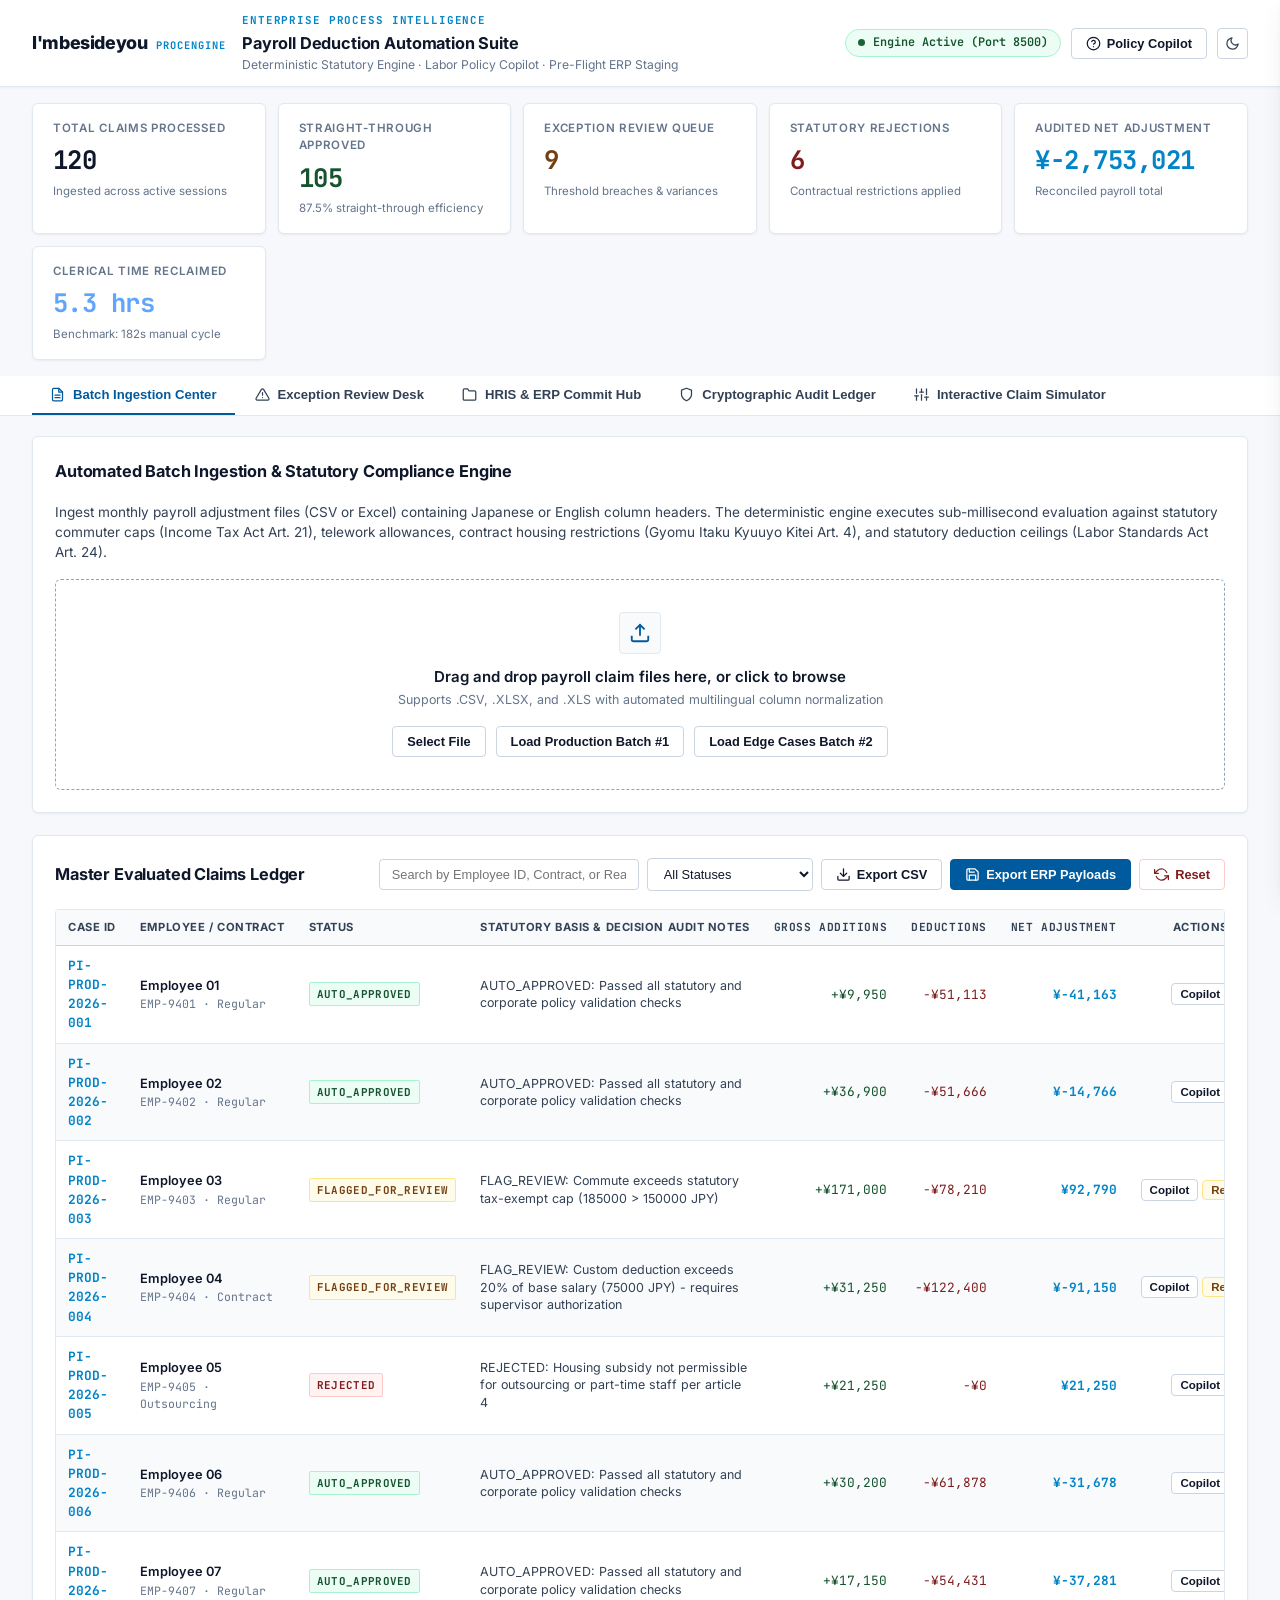
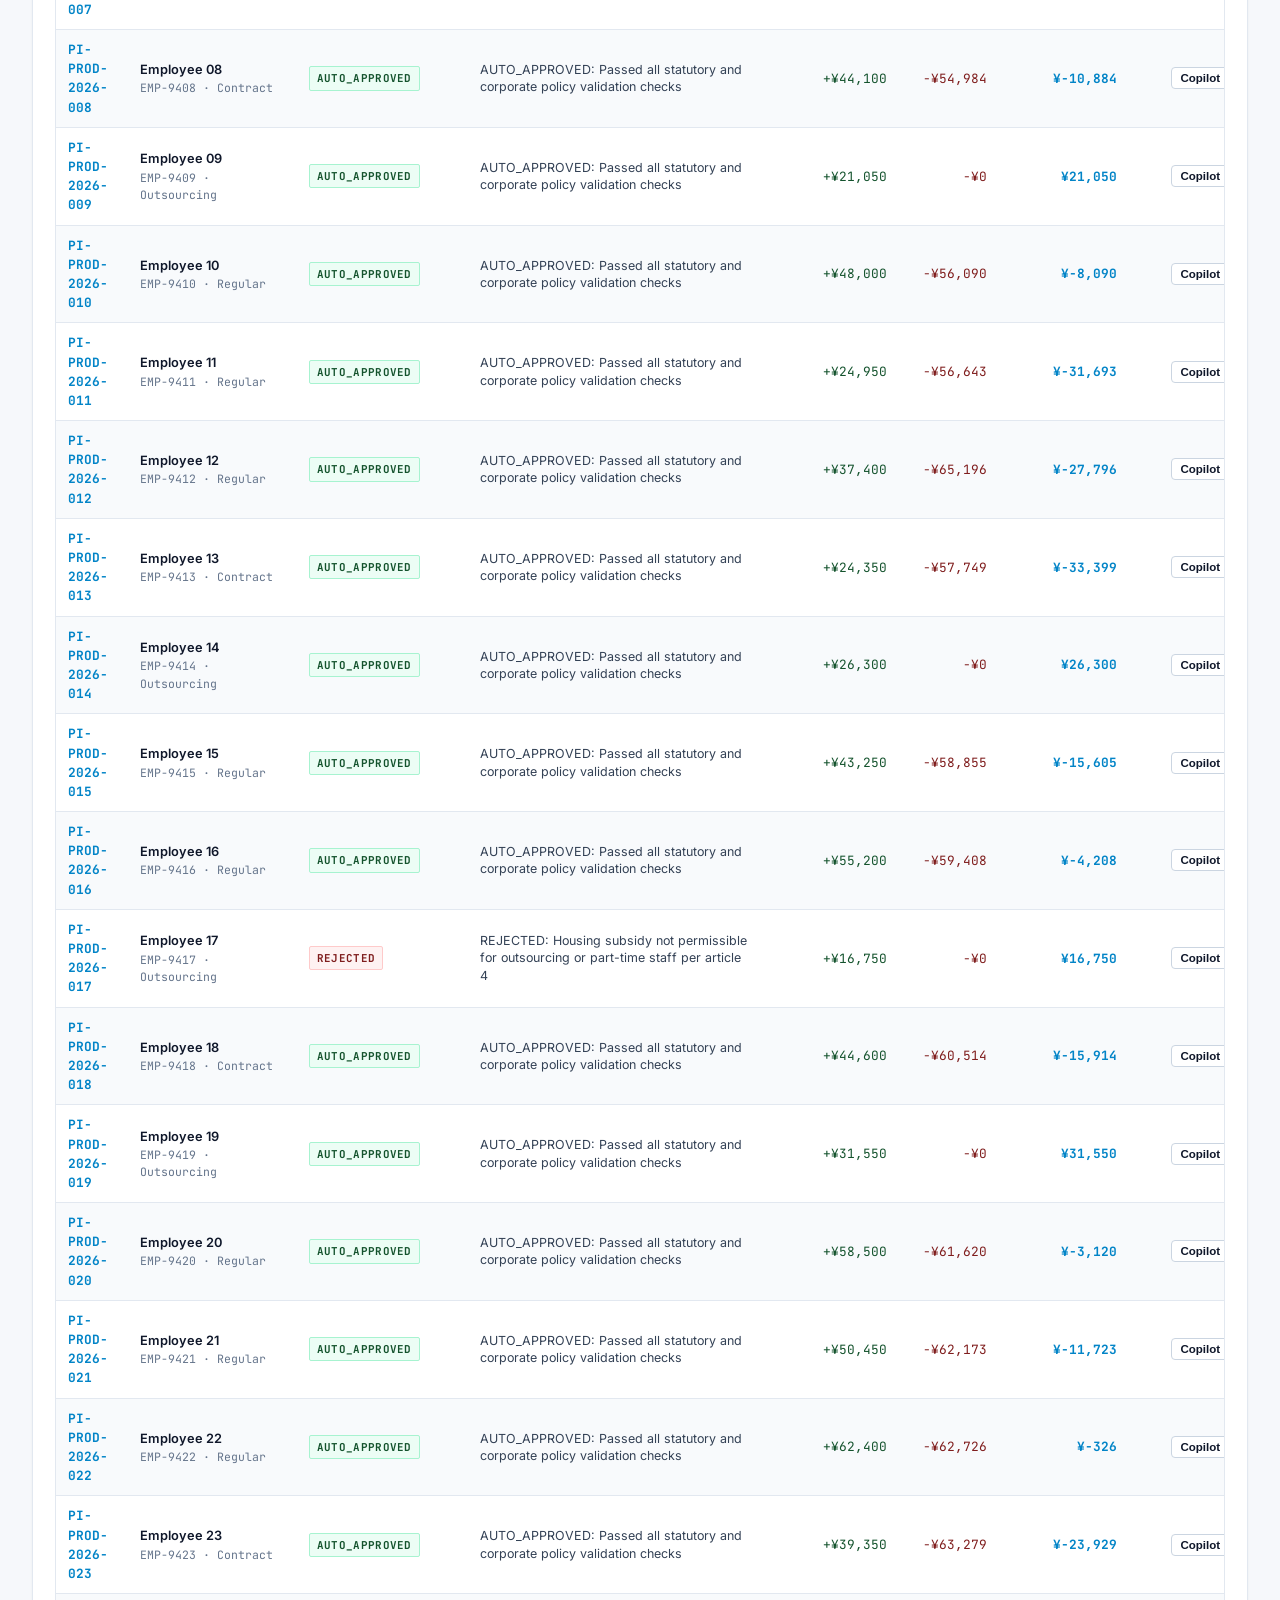
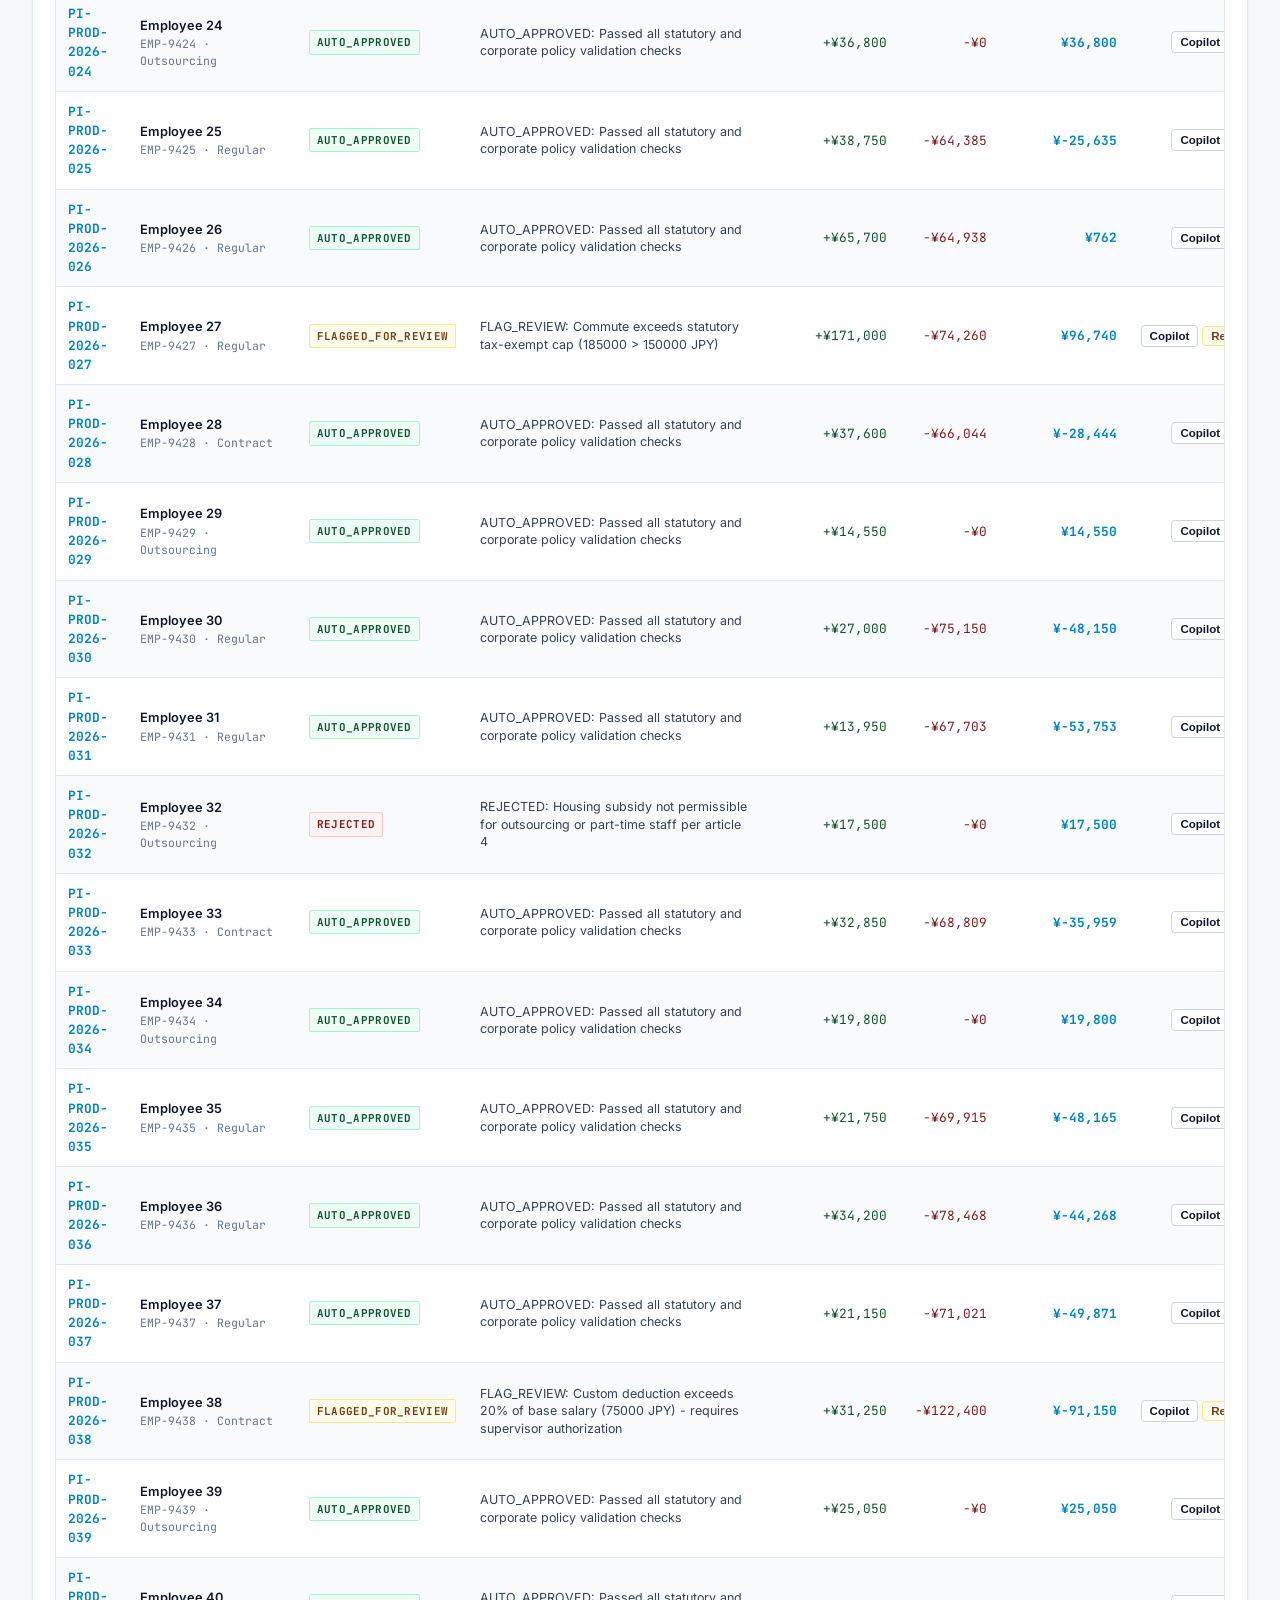
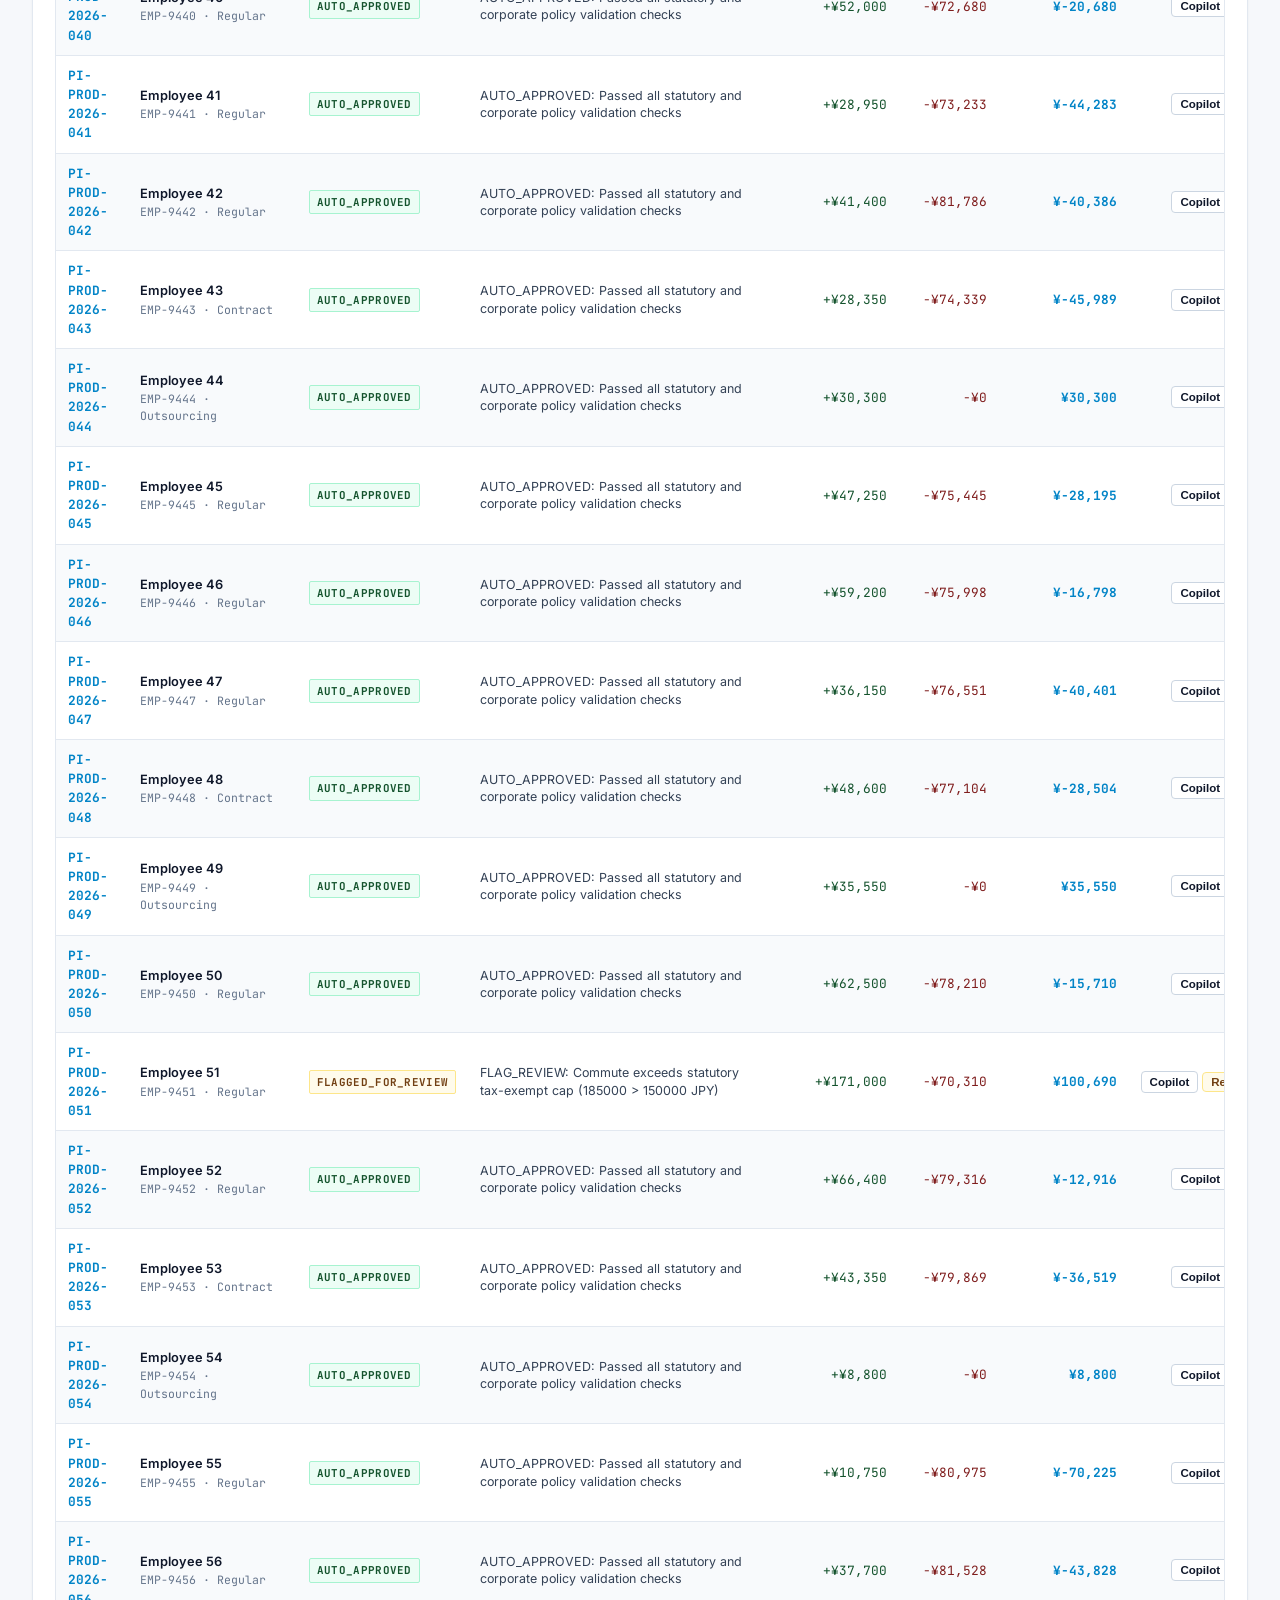
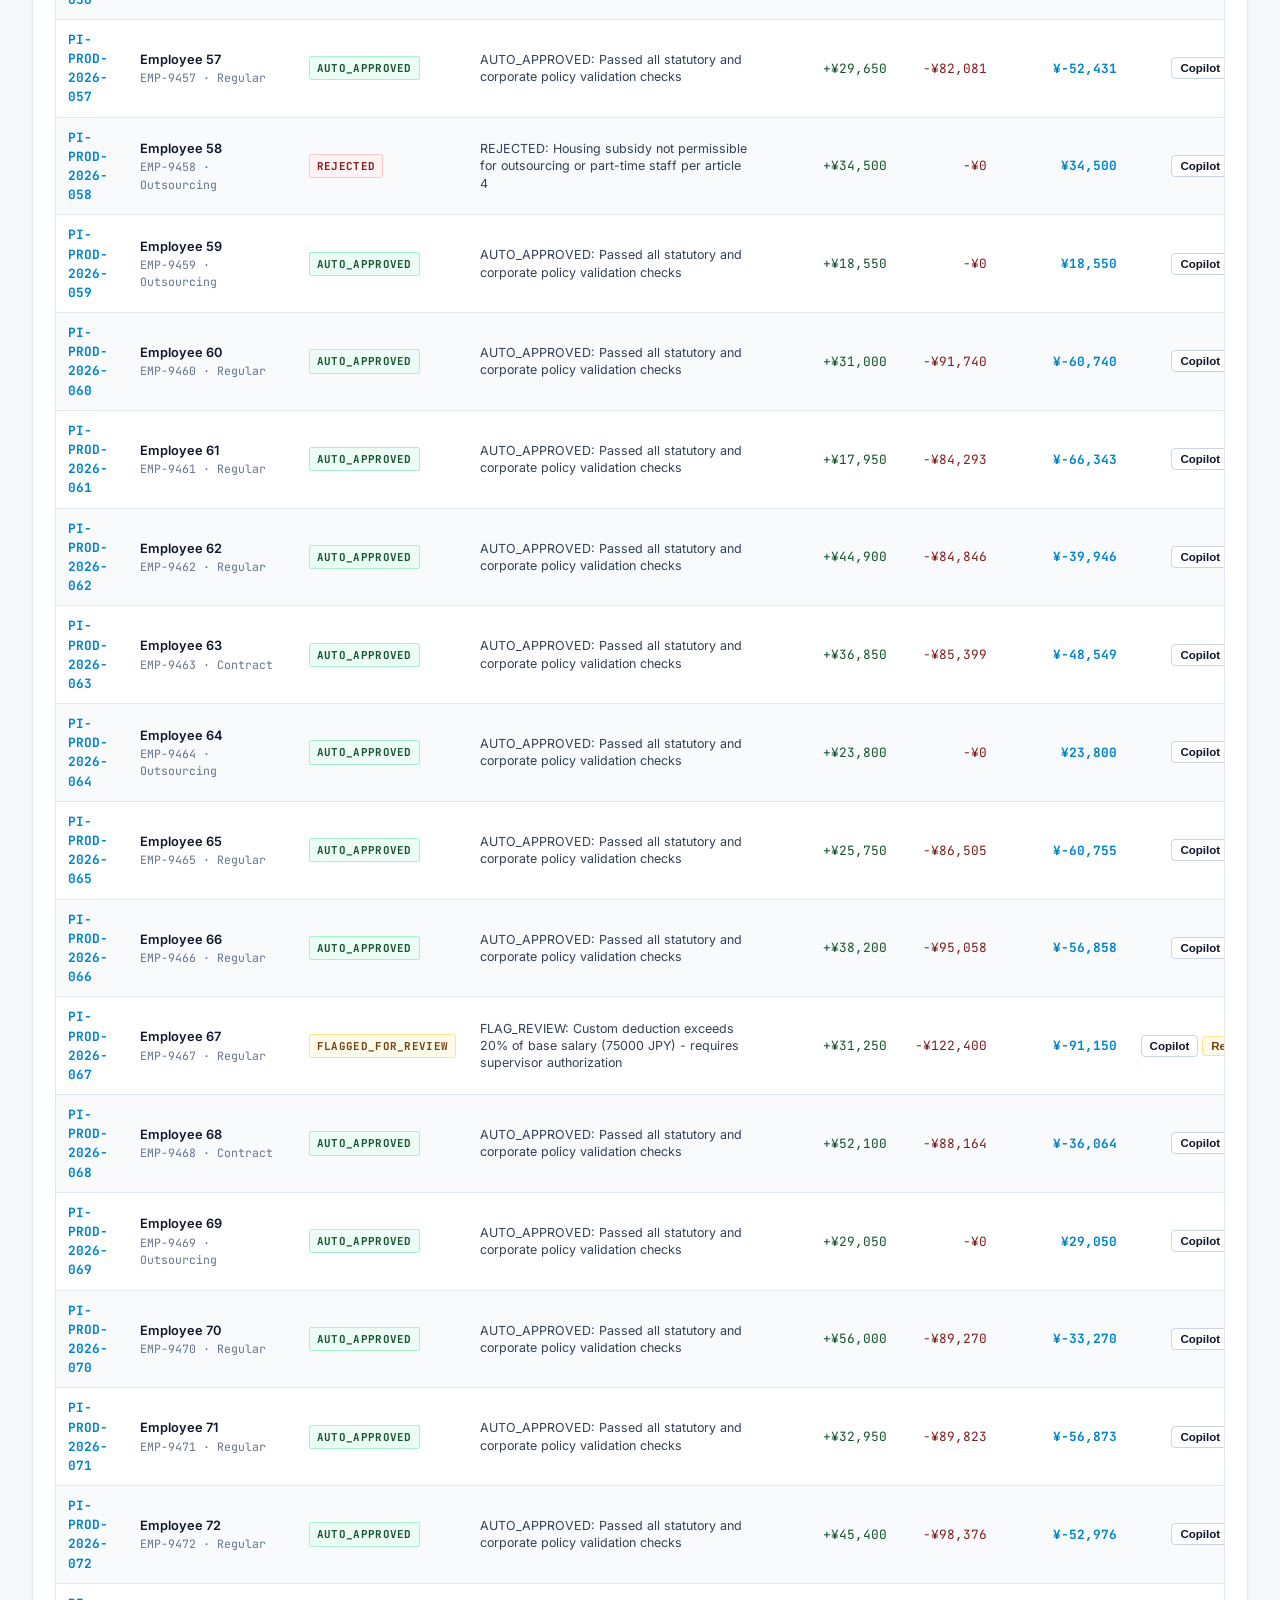
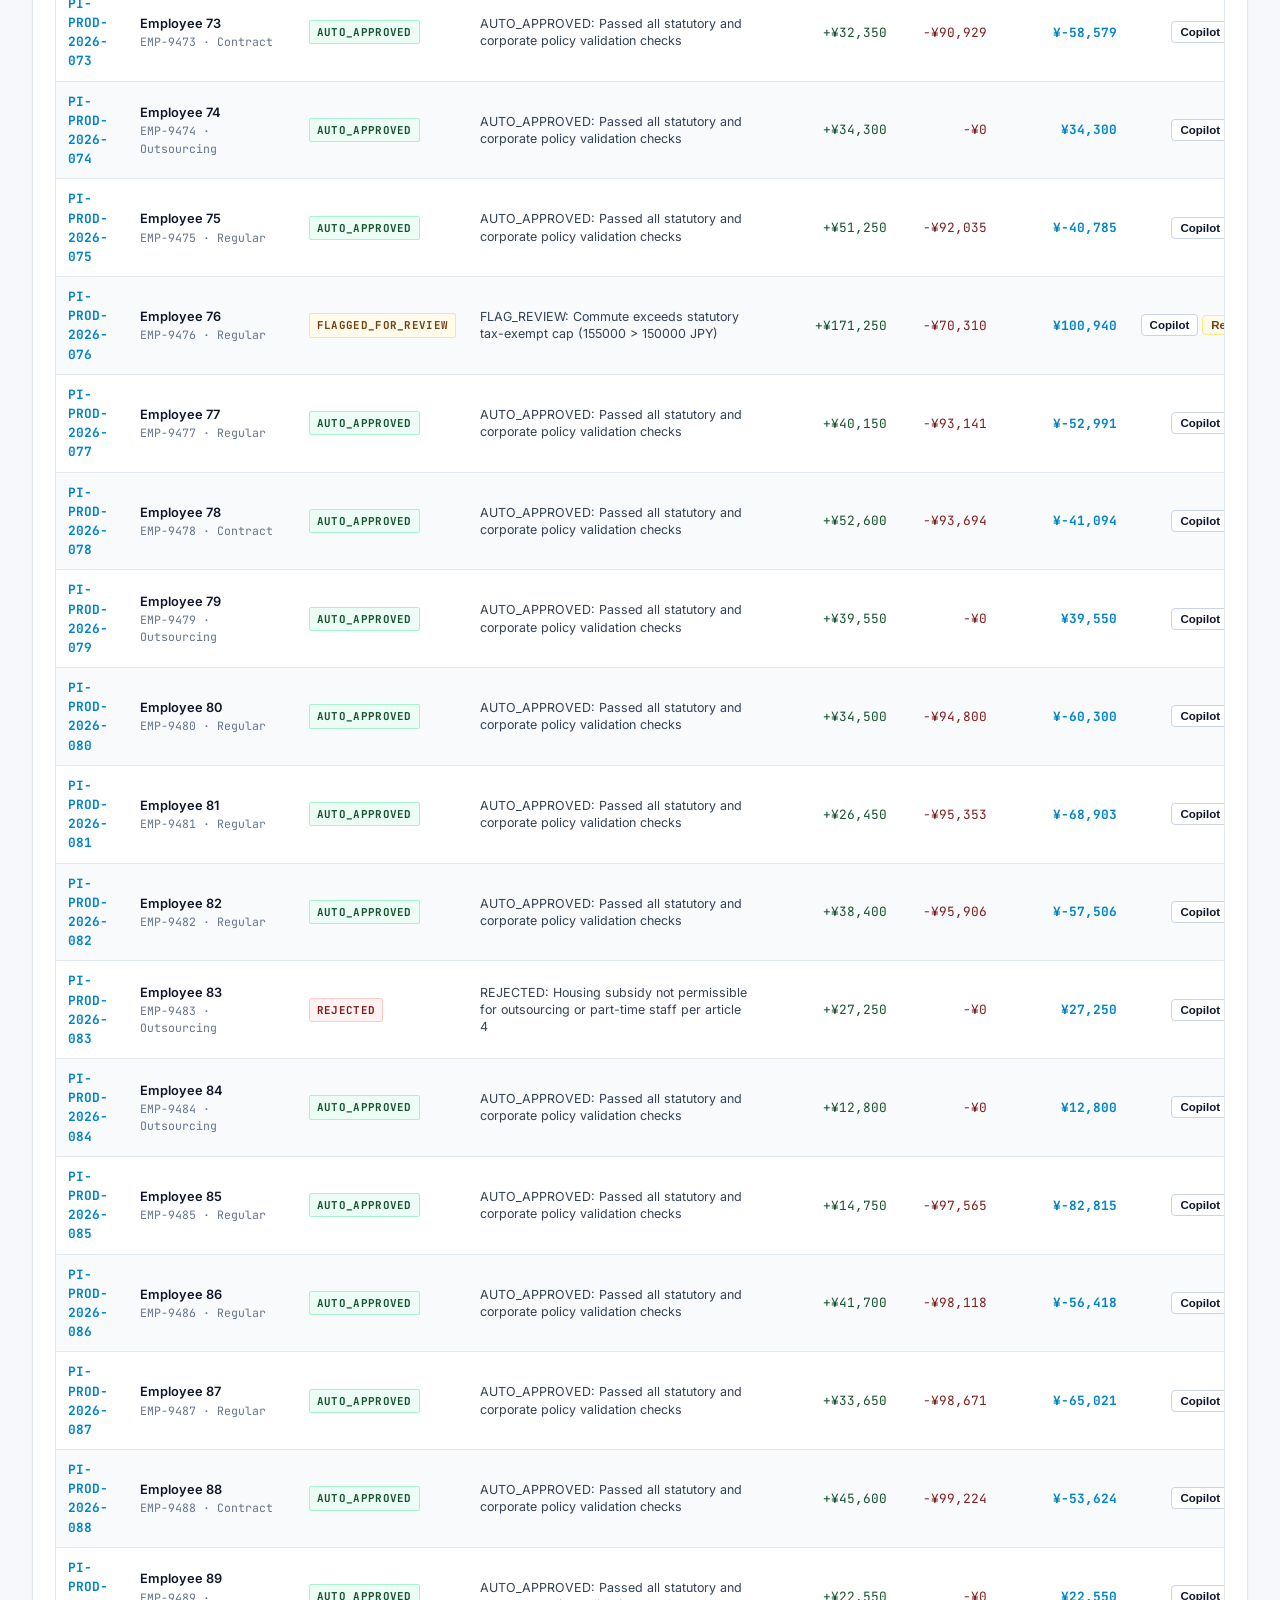
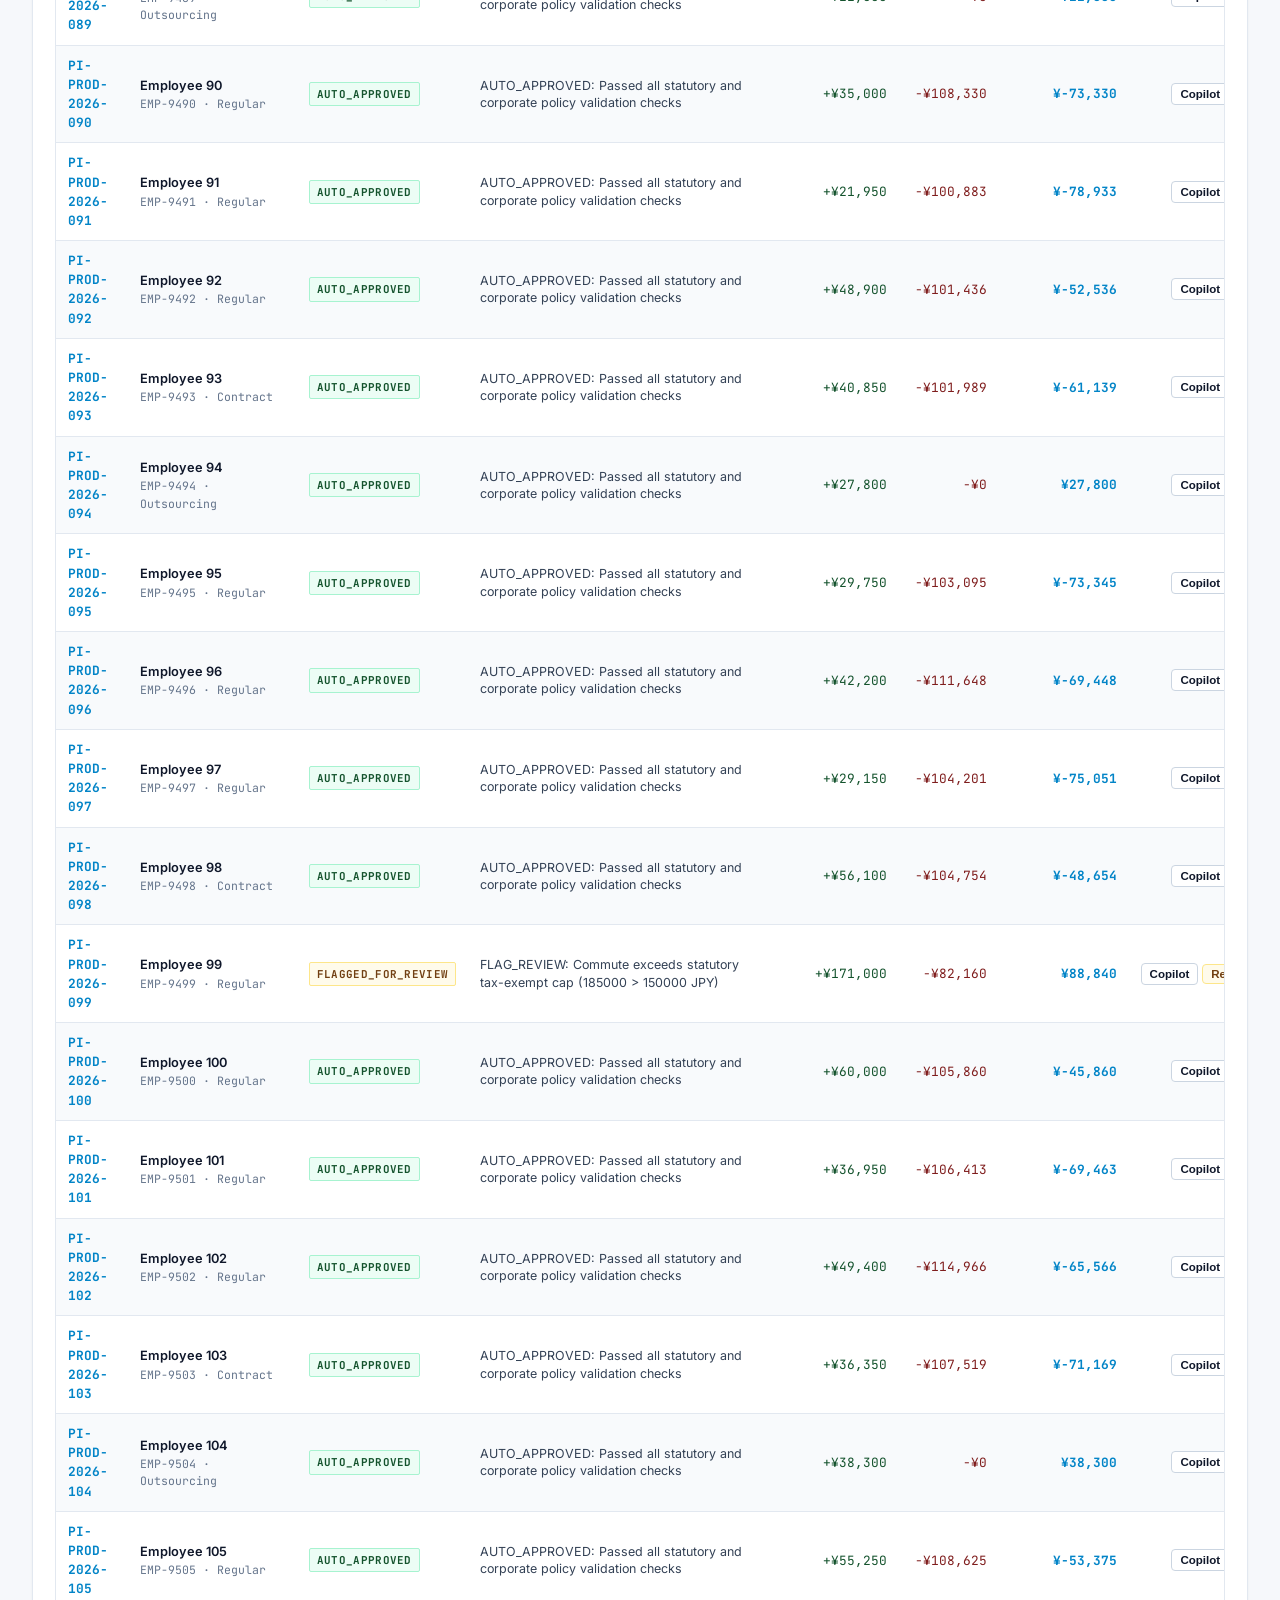
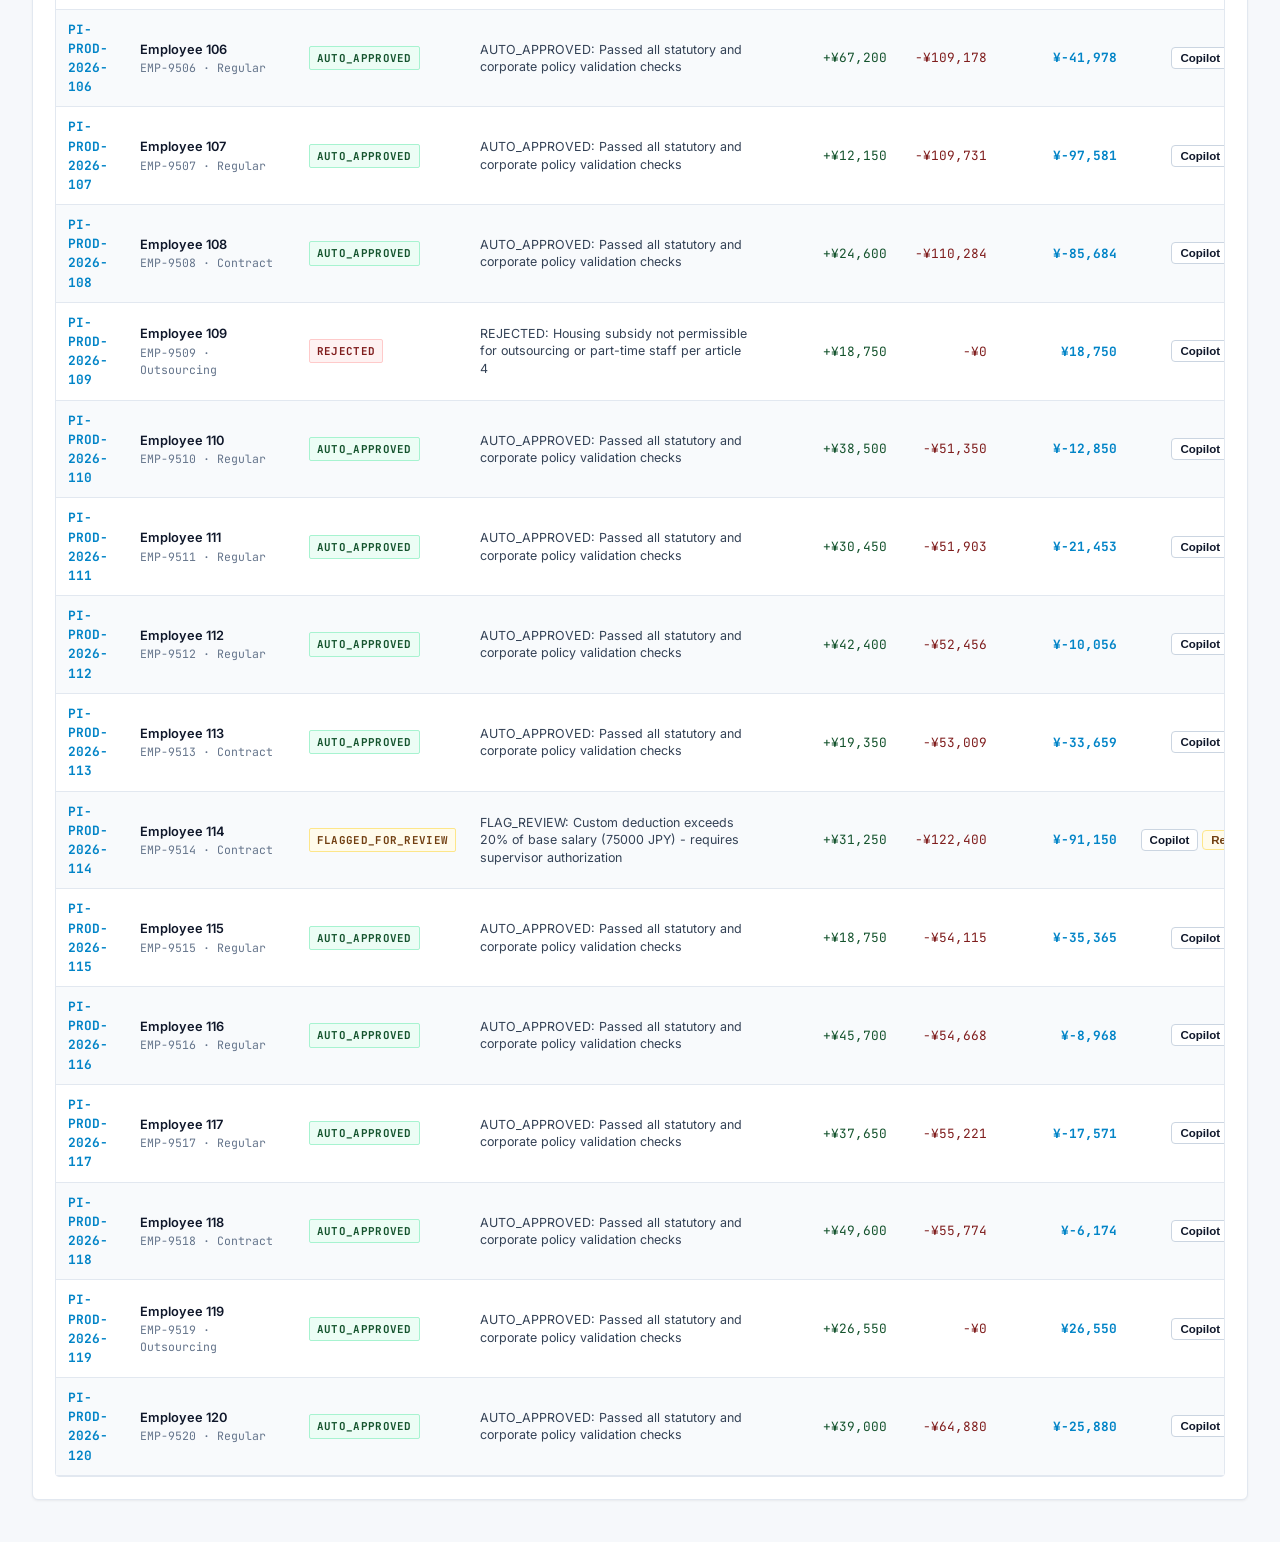
==== commit c7700763: "Polish dashboard UI styling and remove redundant build scripts" ====
--- a/apps/payroll_automation/frontend/index.html
+++ b/apps/payroll_automation/frontend/index.html
@@ -13,10 +13,13 @@
   <!-- Top Institutional Header -->
   <header class="app-header">
     <div class="header-left">
-      <div class="brand-badge">IMBY AUTOMATION</div>
+      <div class="brand-logo-wrap">
+        <div class="brand-logo">I'mbesideyou <small>PROCENGINE</small></div>
+      </div>
       <div class="header-title-block">
-        <h1 class="header-title">Enterprise Payroll Deduction Automation Suite</h1>
-        <p class="header-sub">Deterministic Statutory Engine · Japanese Labor Policy Copilot · Pre-Flight ERP Staging</p>
+        <span class="eyebrow">Enterprise Process Intelligence</span>
+        <h1 class="header-title">Payroll Deduction Automation Suite</h1>
+        <p class="header-sub">Deterministic Statutory Engine · Labor Policy Copilot · Pre-Flight ERP Staging</p>
       </div>
     </div>
     <div class="header-actions">
@@ -28,8 +31,8 @@
         <svg class="nav-icon" viewBox="0 0 24 24"><circle cx="12" cy="12" r="10"></circle><path d="M9.09 9a3 3 0 0 1 5.83 1c0 2-3 3-3 3"></path><line x1="12" y1="17" x2="12.01" y2="17"></line></svg>
         <span>Policy Copilot</span>
       </button>
-      <button id="btn-theme-toggle" class="btn btn-icon" title="Toggle Light / Dark Color Theme">
-        <svg class="nav-icon" viewBox="0 0 24 24"><circle cx="12" cy="12" r="5"></circle><line x1="12" y1="1" x2="12" y2="3"></line><line x1="12" y1="21" x2="12" y2="23"></line><line x1="4.22" y1="4.22" x2="5.64" y2="5.64"></line><line x1="18.36" y1="18.36" x2="19.78" y2="19.78"></line><line x1="1" y1="12" x2="3" y2="12"></line><line x1="21" y1="12" x2="23" y2="12"></line><line x1="4.22" y1="19.78" x2="5.64" y2="18.36"></line><line x1="18.36" y1="5.64" x2="19.78" y2="4.22"></line></svg>
+      <button id="btn-theme-toggle" class="btn btn-icon" title="Switch to Dark Slate Theme">
+        <svg class="nav-icon" viewBox="0 0 24 24"><path d="M21 12.79A9 9 0 1 1 11.21 3 7 7 0 0 0 21 12.79z"></path></svg>
       </button>
     </div>
   </header>
--- a/apps/payroll_automation/frontend/styles.css
+++ b/apps/payroll_automation/frontend/styles.css
@@ -1,31 +1,31 @@
 /* =========================================================================
-   IMBY ENTERPRISE PAYROLL DEDUCTION AUTOMATION SUITE
-   Professional Light Workplace Design System (MS Office / Excel / SAP Standard)
-   Strict Institutional Clean White Styling · Zero Toy/AI Effects
+   IMBY ENTERPRISE PROCESS INTELLIGENCE & PAYROLL AUTOMATION SUITE
+   Aesthetic Architecture Inspired by imbesideyou.com & tsugu.life
+   Clean Institutional Hierarchy · Pure English · Seamless Light/Dark Modes
    ========================================================================= */
 
 :root {
-  /* Core Canvas & Surfaces - Pure White & Professional Light Slate */
-  --bg-canvas: #f4f6f9;
+  /* Core Light Palette - Crisp Whitish Enterprise Standard */
+  --bg-canvas: #f6f8fb;
   --bg-surface: #ffffff;
-  --bg-surface-elevated: #f8fafc;
-  --bg-surface-subtle: #f1f5f9;
+  --bg-surface-elevated: #ffffff;
+  --bg-surface-subtle: #f8fafc;
   --bg-surface-hover: #f1f5f9;
   --bg-subtle: #f8fafc;
 
-  /* Borders - Refined Hairlines (Excel/Office standard) */
+  /* Refined Hairline Borders (tsugu.life / imbesideyou style) */
   --border-subtle: #e2e8f0;
   --border-muted: #cbd5e1;
   --border-strong: #94a3b8;
   --border-focus: #005a9e;
 
-  /* High-Contrast Corporate Typography */
+  /* Typography Colors - High Contrast */
   --text-primary: #0f172a;
   --text-secondary: #334155;
   --text-muted: #64748b;
   --text-disabled: #94a3b8;
 
-  /* Brand / Primary Accent - Classic Corporate Windows/Office Navy */
+  /* Brand / Primary Accent - Corporate Deep Navy & Cyan Highlights */
   --brand-primary: #005a9e;
   --brand-hover: #004578;
   --brand-active: #003865;
@@ -33,7 +33,7 @@
   --brand-subtle: #eff6ff;
   --brand-border: #bfdbfe;
 
-  /* Institutional Status Indicators (Muted Compliance Standard) */
+  /* Institutional Compliance Status Badges */
   --success: #166534;
   --success-bg: #ecfdf5;
   --success-border: #a7f3d0;
@@ -56,29 +56,29 @@
 
   /* Typography Stack */
   --font-sans: 'Inter', -apple-system, BlinkMacSystemFont, 'Segoe UI', Roboto, Helvetica, Arial, sans-serif;
-  --font-mono: 'JetBrains Mono', Consolas, 'Segoe UI Mono', 'Courier New', monospace;
-
-  /* Subtle Crisp Elevation */
+  --font-mono: 'JetBrains Mono', Consolas, 'SF Mono', monospace;
+
+  /* Elevation & Shadows */
   --radius-xs: 2px;
   --radius-sm: 4px;
   --radius-md: 6px;
   --radius-lg: 8px;
-  --shadow-subtle: 0 1px 2px 0 rgba(0, 0, 0, 0.05);
-  --shadow-card: 0 1px 3px 0 rgba(0, 0, 0, 0.05), 0 1px 2px -1px rgba(0, 0, 0, 0.05);
-  --shadow-elevated: 0 4px 16px -2px rgba(15, 23, 42, 0.08), 0 2px 6px -1px rgba(15, 23, 42, 0.04);
-}
-
-/* Optional Dark Theme Fallback */
+  --shadow-subtle: 0 1px 2px 0 rgba(0, 0, 0, 0.04);
+  --shadow-card: 0 1px 3px 0 rgba(0, 0, 0, 0.05), 0 1px 2px -1px rgba(0, 0, 0, 0.04);
+  --shadow-elevated: 0 8px 24px -4px rgba(15, 23, 42, 0.08), 0 2px 6px -1px rgba(15, 23, 42, 0.04);
+}
+
+/* Dark Mode Theme - Obsidian & Sleek Slate Standard */
 [data-theme="dark"] {
-  --bg-canvas: #090d16;
-  --bg-surface: #0f172a;
+  --bg-canvas: #0a0e17;
+  --bg-surface: #111827;
   --bg-surface-elevated: #162035;
   --bg-surface-subtle: #1e293b;
-  --bg-surface-hover: #1e293b;
+  --bg-surface-hover: #1f293d;
   --bg-subtle: rgba(255, 255, 255, 0.03);
 
   --border-subtle: #1e293b;
-  --border-muted: #27354f;
+  --border-muted: #2e3d56;
   --border-strong: #475569;
   --border-focus: #3b82f6;
 
@@ -91,35 +91,35 @@
   --brand-hover: #1d4ed8;
   --brand-active: #1e40af;
   --brand-accent: #38bdf8;
-  --brand-subtle: rgba(37, 99, 235, 0.12);
+  --brand-subtle: rgba(37, 99, 235, 0.14);
   --brand-border: #1d4ed8;
 
   --success: #10b981;
-  --success-bg: rgba(16, 185, 129, 0.10);
-  --success-border: rgba(16, 185, 129, 0.25);
+  --success-bg: rgba(16, 185, 129, 0.12);
+  --success-border: rgba(16, 185, 129, 0.28);
   --success-text: #34d399;
 
   --warning: #f59e0b;
-  --warning-bg: rgba(245, 158, 11, 0.10);
-  --warning-border: rgba(245, 158, 11, 0.25);
+  --warning-bg: rgba(245, 158, 11, 0.12);
+  --warning-border: rgba(245, 158, 11, 0.28);
   --warning-text: #fbbf24;
 
   --danger: #ef4444;
-  --danger-bg: rgba(239, 68, 68, 0.10);
-  --danger-border: rgba(239, 68, 68, 0.25);
+  --danger-bg: rgba(239, 68, 68, 0.12);
+  --danger-border: rgba(239, 68, 68, 0.28);
   --danger-text: #f87171;
 
   --info: #6366f1;
-  --info-bg: rgba(99, 102, 241, 0.10);
-  --info-border: rgba(99, 102, 241, 0.25);
+  --info-bg: rgba(99, 102, 241, 0.12);
+  --info-border: rgba(99, 102, 241, 0.28);
   --info-text: #818cf8;
 
   --shadow-subtle: 0 1px 2px 0 rgba(0, 0, 0, 0.3);
-  --shadow-card: 0 1px 3px rgba(0, 0, 0, 0.3), 0 8px 24px rgba(0, 0, 0, 0.25);
+  --shadow-card: 0 1px 3px rgba(0, 0, 0, 0.3), 0 4px 14px rgba(0, 0, 0, 0.2);
   --shadow-elevated: 0 12px 36px rgba(0, 0, 0, 0.45);
 }
 
-/* Base Document Reset */
+/* Base Reset */
 * {
   box-sizing: border-box;
   margin: 0;
@@ -136,9 +136,22 @@
   flex-direction: column;
   -webkit-font-smoothing: antialiased;
   -moz-osx-font-smoothing: grayscale;
-}
-
-/* Top Institutional Header Bar */
+  transition: background-color 0.2s ease, color 0.2s ease;
+}
+
+/* Eyebrow Tag inspired by imbesideyou.com */
+.eyebrow {
+  display: inline-block;
+  font-family: var(--font-mono);
+  font-size: 0.68rem;
+  font-weight: 700;
+  letter-spacing: 0.08em;
+  text-transform: uppercase;
+  color: var(--brand-accent);
+  margin-bottom: 3px;
+}
+
+/* Top Navigation Header */
 .app-header {
   background: var(--bg-surface);
   border-bottom: 1px solid var(--border-subtle);
@@ -150,6 +163,7 @@
   top: 0;
   z-index: 100;
   box-shadow: var(--shadow-subtle);
+  transition: background-color 0.2s ease, border-color 0.2s ease;
 }
 
 .header-left {
@@ -158,16 +172,28 @@
   gap: 16px;
 }
 
-.brand-badge {
-  background: var(--brand-subtle);
-  border: 1px solid var(--brand-border);
-  color: var(--brand-primary);
-  padding: 4px 8px;
-  border-radius: var(--radius-sm);
+/* Brand Identity inspired by imbesideyou.com */
+.brand-logo-wrap {
+  display: flex;
+  flex-direction: column;
+}
+
+.brand-logo {
+  font-size: 1.12rem;
+  font-weight: 800;
+  letter-spacing: -0.02em;
+  color: var(--text-primary);
+  display: flex;
+  align-items: baseline;
+  gap: 8px;
+}
+
+.brand-logo small {
   font-family: var(--font-mono);
-  font-size: 0.72rem;
+  font-size: 0.65rem;
+  letter-spacing: 0.1em;
+  color: var(--brand-accent);
   font-weight: 700;
-  letter-spacing: 0.05em;
   text-transform: uppercase;
 }
 
@@ -177,7 +203,7 @@
 }
 
 .header-title {
-  font-size: 1.05rem;
+  font-size: 1.02rem;
   font-weight: 700;
   color: var(--text-primary);
   letter-spacing: -0.01em;
@@ -191,10 +217,10 @@
 .header-actions {
   display: flex;
   align-items: center;
-  gap: 12px;
-}
-
-/* Institutional Status Indicator */
+  gap: 10px;
+}
+
+/* Institutional Status Indicator Pill */
 .status-indicator-pill {
   display: inline-flex;
   align-items: center;
@@ -216,7 +242,7 @@
   background-color: var(--success);
 }
 
-/* Metric KPI Strip */
+/* Metric KPI Strip (imbesideyou stat block pattern) */
 .kpi-strip {
   display: grid;
   grid-template-columns: repeat(auto-fit, minmax(200px, 1fr));
@@ -229,9 +255,9 @@
   background: var(--bg-surface);
   border: 1px solid var(--border-subtle);
   border-radius: var(--radius-md);
-  padding: 14px 18px;
+  padding: 16px 20px;
   box-shadow: var(--shadow-card);
-  transition: border-color 0.15s ease;
+  transition: border-color 0.15s ease, transform 0.15s ease, background-color 0.2s ease;
 }
 
 .kpi-card:hover {
@@ -241,7 +267,7 @@
 .kpi-label {
   font-size: 0.72rem;
   text-transform: uppercase;
-  letter-spacing: 0.05em;
+  letter-spacing: 0.06em;
   color: var(--text-muted);
   font-weight: 600;
   margin-bottom: 4px;
@@ -249,7 +275,7 @@
 
 .kpi-value {
   font-family: var(--font-mono);
-  font-size: 1.55rem;
+  font-size: 1.6rem;
   font-weight: 700;
   color: var(--text-primary);
   letter-spacing: -0.02em;
@@ -259,24 +285,25 @@
 .kpi-sub {
   font-size: 0.72rem;
   color: var(--text-muted);
-  margin-top: 2px;
-}
-
-/* Navigation Segment Bar (MS Office Ribbon / Excel Tab Style) */
+  margin-top: 3px;
+}
+
+/* Navigation Segment Bar (MS Office Ribbon / clean tabs) */
 .nav-bar {
   display: flex;
-  gap: 0;
+  gap: 2px;
   padding: 0 32px;
   background: var(--bg-surface);
   border-bottom: 1px solid var(--border-subtle);
   overflow-x: auto;
+  transition: background-color 0.2s ease, border-color 0.2s ease;
 }
 
 .nav-btn {
   display: inline-flex;
   align-items: center;
   gap: 8px;
-  padding: 10px 16px;
+  padding: 11px 18px;
   background: transparent;
   border: none;
   border-bottom: 2px solid transparent;
@@ -296,7 +323,7 @@
 .nav-btn.active {
   color: var(--brand-primary);
   border-bottom-color: var(--brand-primary);
-  background: #ffffff;
+  background: var(--bg-surface);
   font-weight: 700;
 }
 
@@ -310,7 +337,7 @@
   stroke-linejoin: round;
 }
 
-/* Main Content Workspace */
+/* Main Workspace */
 .main-container {
   flex: 1;
   padding: 20px 32px;
@@ -332,9 +359,10 @@
   background: var(--bg-surface);
   border: 1px solid var(--border-subtle);
   border-radius: var(--radius-md);
-  padding: 20px;
+  padding: 22px;
   box-shadow: var(--shadow-card);
-  margin-bottom: 20px;
+  margin-bottom: 22px;
+  transition: background-color 0.2s ease, border-color 0.2s ease;
 }
 
 .card-header-bar {
@@ -343,7 +371,7 @@
   align-items: center;
   flex-wrap: wrap;
   gap: 16px;
-  margin-bottom: 16px;
+  margin-bottom: 18px;
 }
 
 .card-title-group {
@@ -353,7 +381,7 @@
 }
 
 .card-heading {
-  font-size: 1rem;
+  font-size: 1.02rem;
   font-weight: 700;
   color: var(--text-primary);
   letter-spacing: -0.01em;
@@ -369,9 +397,9 @@
 .dropzone-container {
   border: 1.5px dashed var(--border-strong);
   border-radius: var(--radius-md);
-  padding: 30px 20px;
+  padding: 32px 20px;
   text-align: center;
-  background: #ffffff;
+  background: var(--bg-surface);
   transition: border-color 0.15s ease, background-color 0.15s ease;
   cursor: pointer;
 }
@@ -382,11 +410,11 @@
 }
 
 .dropzone-icon-box {
-  width: 40px;
-  height: 40px;
-  margin: 0 auto 10px auto;
+  width: 42px;
+  height: 42px;
+  margin: 0 auto 12px auto;
   border-radius: var(--radius-sm);
-  background: var(--bg-surface-elevated);
+  background: var(--bg-surface-subtle);
   border: 1px solid var(--border-subtle);
   display: flex;
   align-items: center;
@@ -395,7 +423,7 @@
 }
 
 .dropzone-title {
-  font-size: 0.92rem;
+  font-size: 0.94rem;
   font-weight: 600;
   color: var(--text-primary);
   margin-bottom: 3px;
@@ -406,7 +434,7 @@
   color: var(--text-muted);
 }
 
-/* Control Elements: Search, Filter, Buttons */
+/* Controls Toolbar */
 .controls-toolbar {
   display: flex;
   gap: 8px;
@@ -415,7 +443,7 @@
 }
 
 .search-input {
-  background: #ffffff;
+  background: var(--bg-surface);
   border: 1px solid var(--border-muted);
   color: var(--text-primary);
   padding: 7px 12px;
@@ -428,11 +456,11 @@
 
 .search-input:focus {
   border-color: var(--border-focus);
-  box-shadow: 0 0 0 2px rgba(0, 90, 158, 0.12);
+  box-shadow: 0 0 0 2px rgba(0, 90, 158, 0.14);
 }
 
 .select-filter {
-  background: #ffffff;
+  background: var(--bg-surface);
   border: 1px solid var(--border-muted);
   color: var(--text-primary);
   padding: 7px 12px;
@@ -444,9 +472,10 @@
 
 .select-filter:focus {
   border-color: var(--border-focus);
-  box-shadow: 0 0 0 2px rgba(0, 90, 158, 0.12);
-}
-
+  box-shadow: 0 0 0 2px rgba(0, 90, 158, 0.14);
+}
+
+/* Buttons */
 .btn {
   display: inline-flex;
   align-items: center;
@@ -477,7 +506,7 @@
 }
 
 .btn-secondary {
-  background: #ffffff;
+  background: var(--bg-surface);
   border-color: var(--border-muted);
   color: var(--text-primary);
 }
@@ -488,7 +517,7 @@
 }
 
 .btn-danger {
-  background: #ffffff;
+  background: var(--bg-surface);
   border-color: var(--danger-border);
   color: var(--danger-text);
 }
@@ -499,7 +528,7 @@
 
 .btn-icon {
   padding: 7px;
-  background: #ffffff;
+  background: var(--bg-surface);
   border: 1px solid var(--border-muted);
   color: var(--text-secondary);
 }
@@ -510,12 +539,12 @@
   border-color: var(--border-strong);
 }
 
-/* Institutional Enterprise Data Table (Excel/Workplace Style) */
+/* Institutional Enterprise Data Table */
 .table-wrapper {
   border: 1px solid var(--border-subtle);
   border-radius: var(--radius-sm);
   overflow-x: auto;
-  background: #ffffff;
+  background: var(--bg-surface);
 }
 
 .enterprise-table {
@@ -545,15 +574,15 @@
 }
 
 .enterprise-table tbody tr {
-  background-color: #ffffff;
+  background-color: var(--bg-surface);
 }
 
 .enterprise-table tbody tr:nth-child(even) {
-  background-color: #fafbfc;
+  background-color: var(--bg-surface-subtle);
 }
 
 .enterprise-table tbody tr:hover {
-  background-color: #f1f5f9;
+  background-color: var(--bg-surface-hover);
 }
 
 .num-cell {
@@ -562,7 +591,7 @@
   font-feature-settings: "tnum" 1;
 }
 
-/* Status Badges - Clean Workplace Style */
+/* Compliance Status Badges */
 .status-pill {
   display: inline-flex;
   align-items: center;
@@ -619,8 +648,8 @@
 }
 
 .action-chip.review:hover {
-  background: #fde68a;
-  color: #713f12;
+  background: var(--warning-text);
+  color: #ffffff;
 }
 
 /* Modal Windows */
@@ -640,7 +669,7 @@
 }
 
 .modal-window {
-  background: #ffffff;
+  background: var(--bg-surface);
   border: 1px solid var(--border-muted);
   border-radius: var(--radius-md);
   width: 100%;
@@ -685,7 +714,7 @@
   bottom: 0;
   width: 440px;
   max-width: 90vw;
-  background: #ffffff;
+  background: var(--bg-surface);
   border-left: 1px solid var(--border-muted);
   box-shadow: var(--shadow-elevated);
   z-index: 200;
@@ -715,7 +744,7 @@
   display: flex;
   flex-direction: column;
   gap: 12px;
-  background: #fafbfc;
+  background: var(--bg-canvas);
 }
 
 .copilot-bubble {
@@ -726,7 +755,7 @@
 }
 
 .copilot-bubble.assistant {
-  background: #ffffff;
+  background: var(--bg-surface);
   border: 1px solid var(--border-subtle);
   color: var(--text-primary);
   box-shadow: var(--shadow-subtle);
@@ -744,7 +773,7 @@
   border-top: 1px solid var(--border-subtle);
   display: flex;
   gap: 8px;
-  background: #ffffff;
+  background: var(--bg-surface);
 }
 
 /* Toast Notifications */
@@ -760,7 +789,7 @@
 
 .toast-message {
   padding: 10px 16px;
-  background: #ffffff;
+  background: var(--bg-surface);
   border: 1px solid var(--border-muted);
   color: var(--text-primary);
   font-size: 0.8rem;
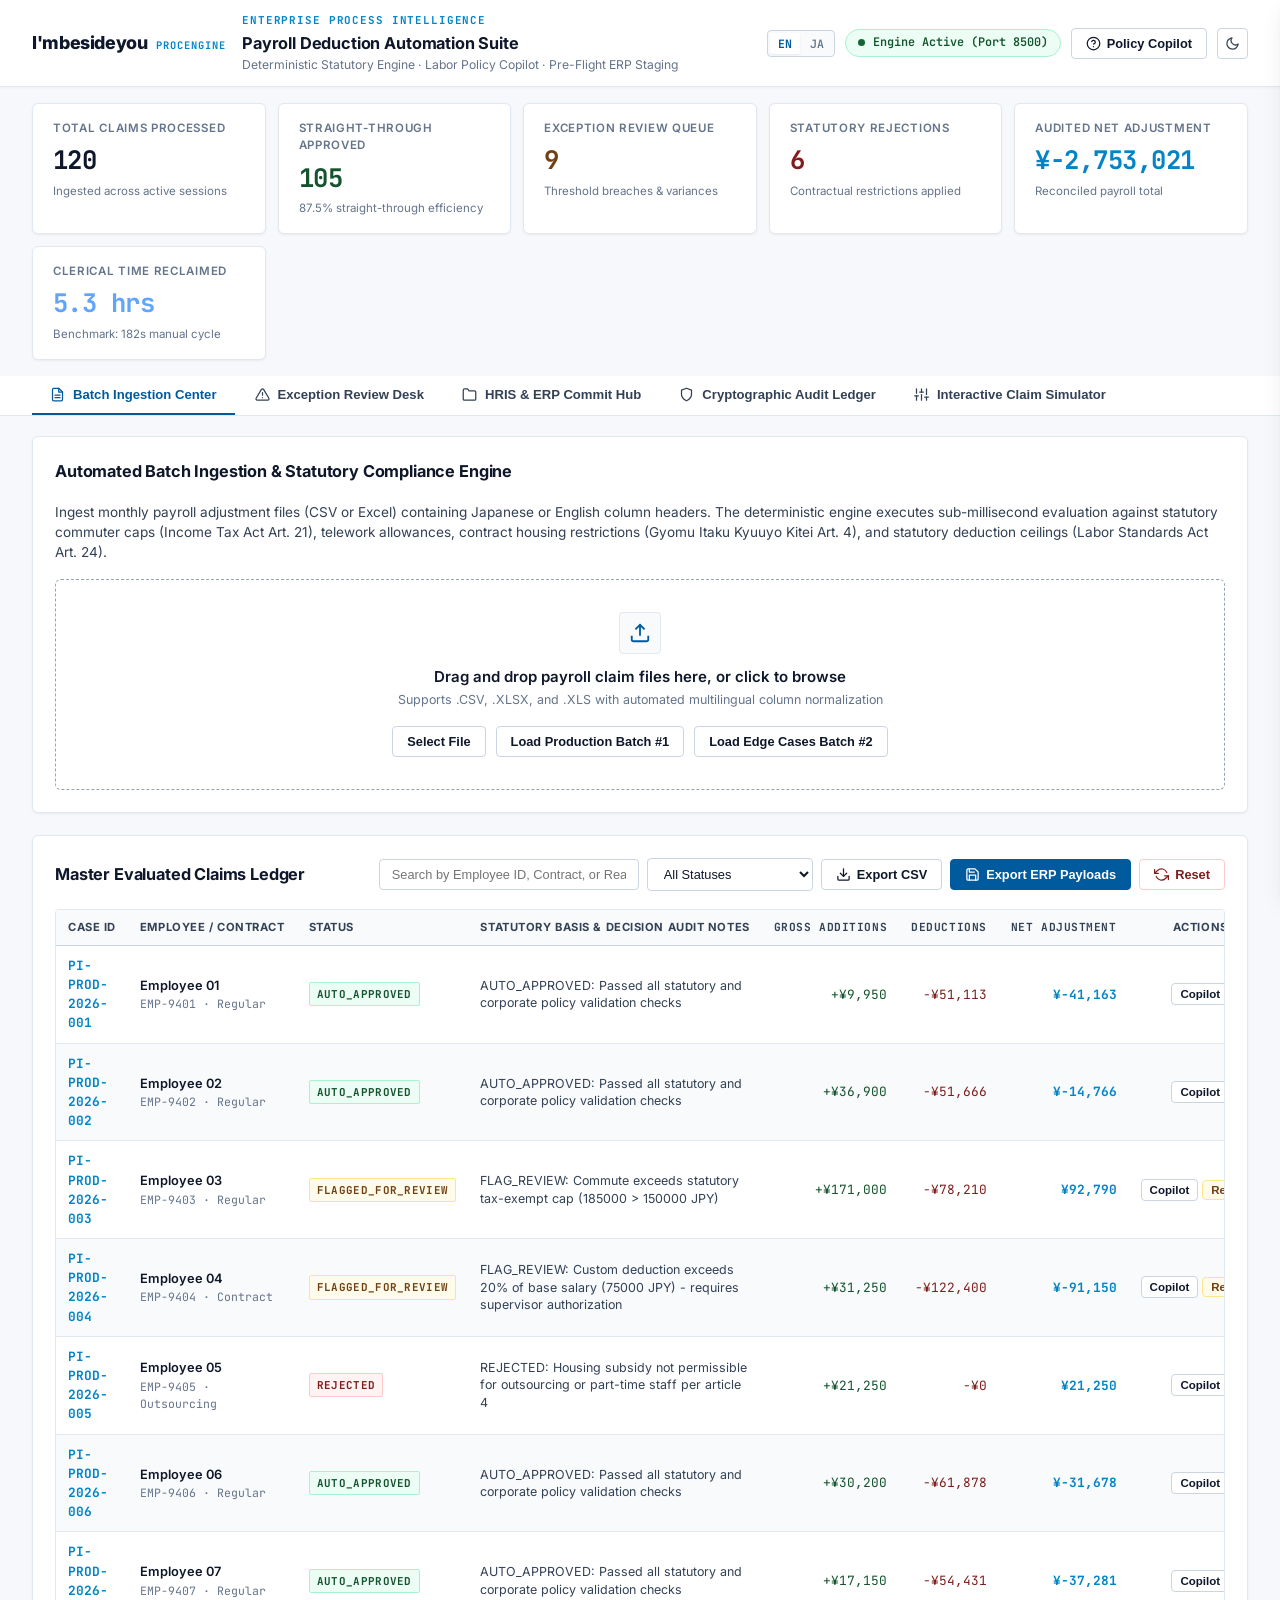
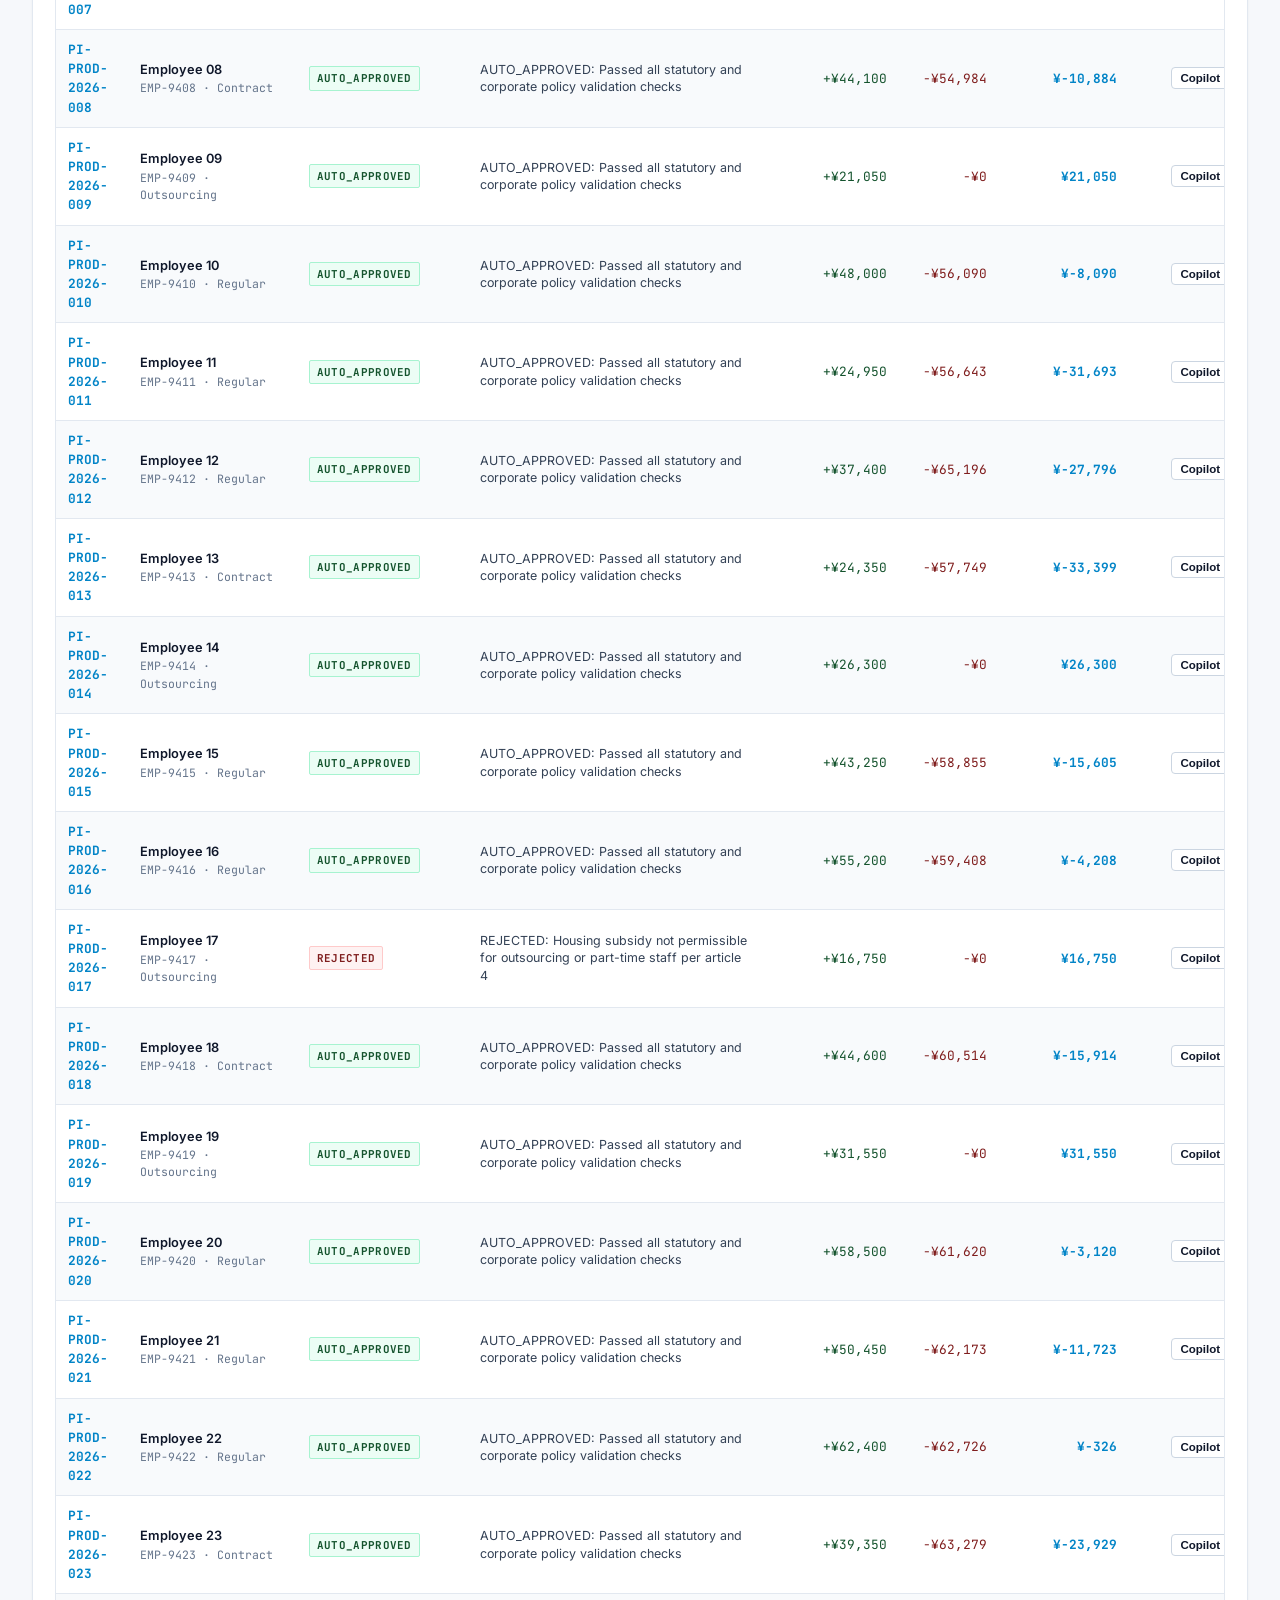
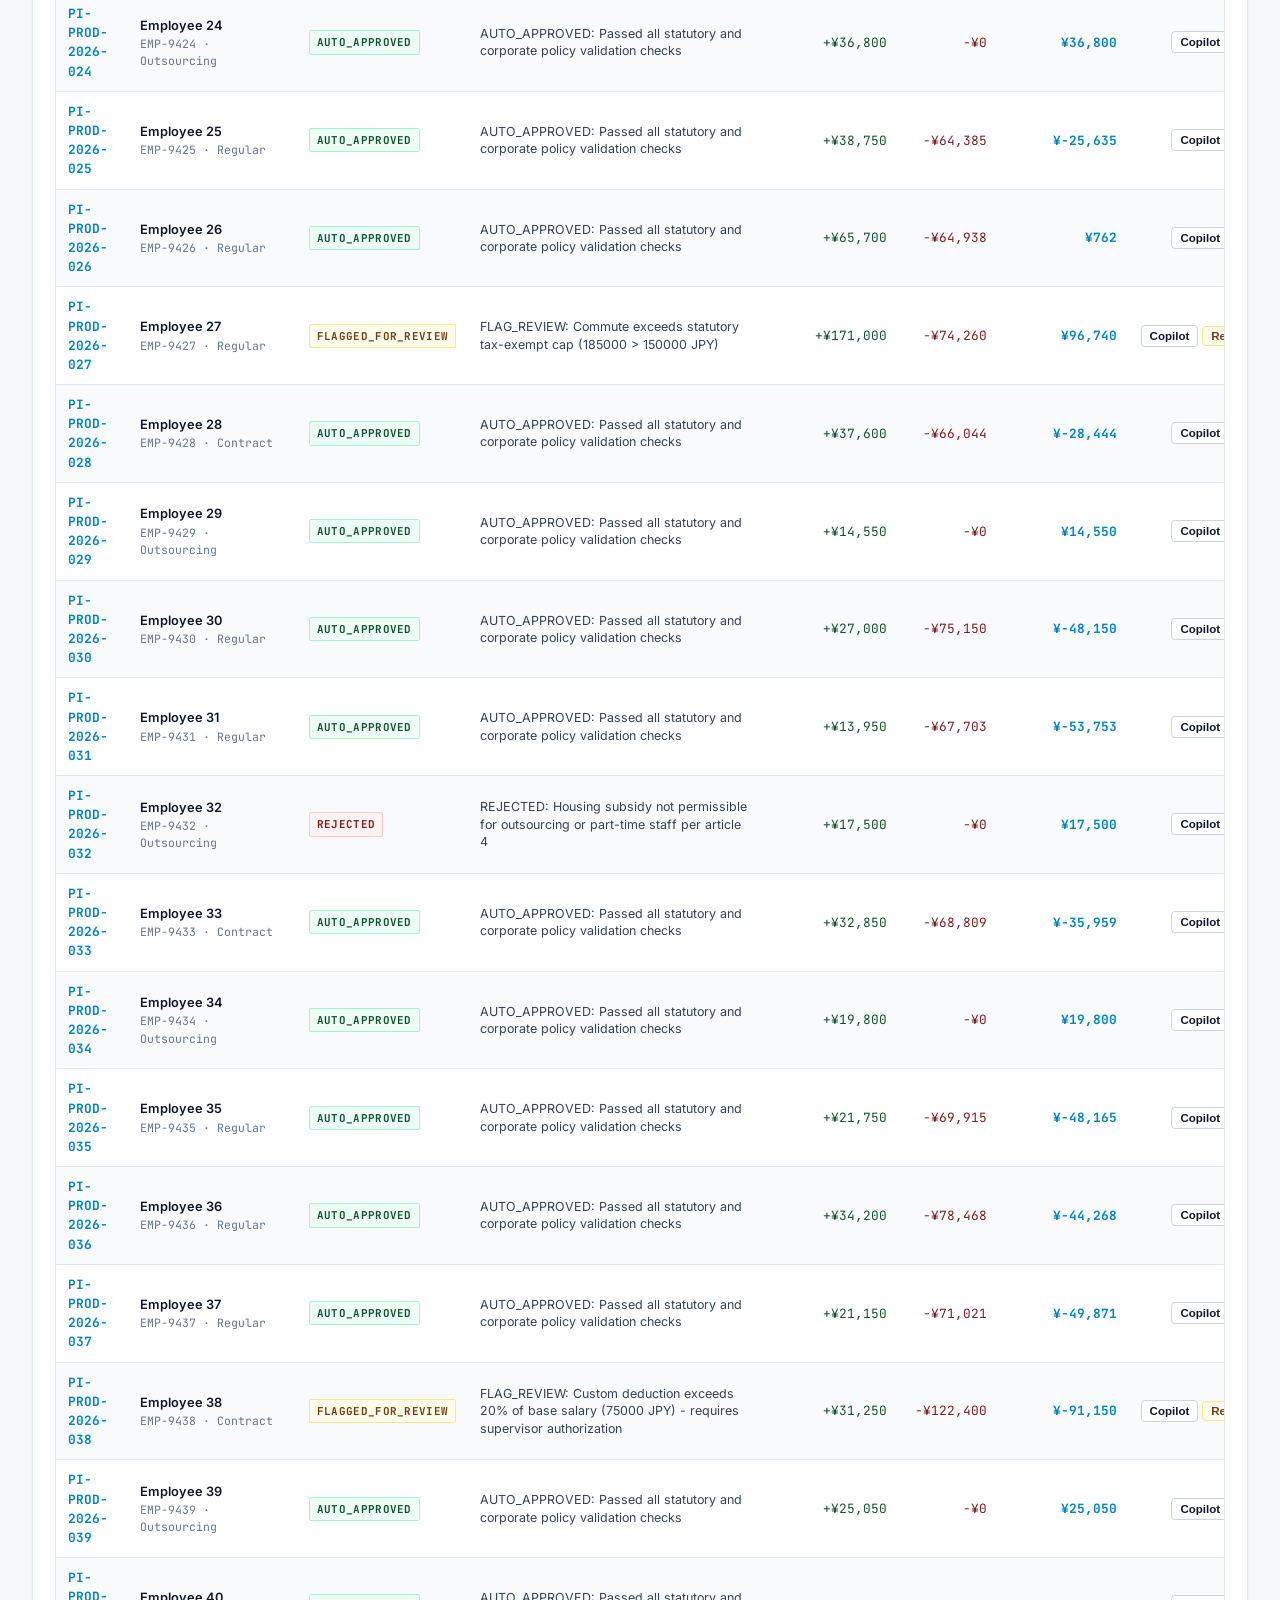
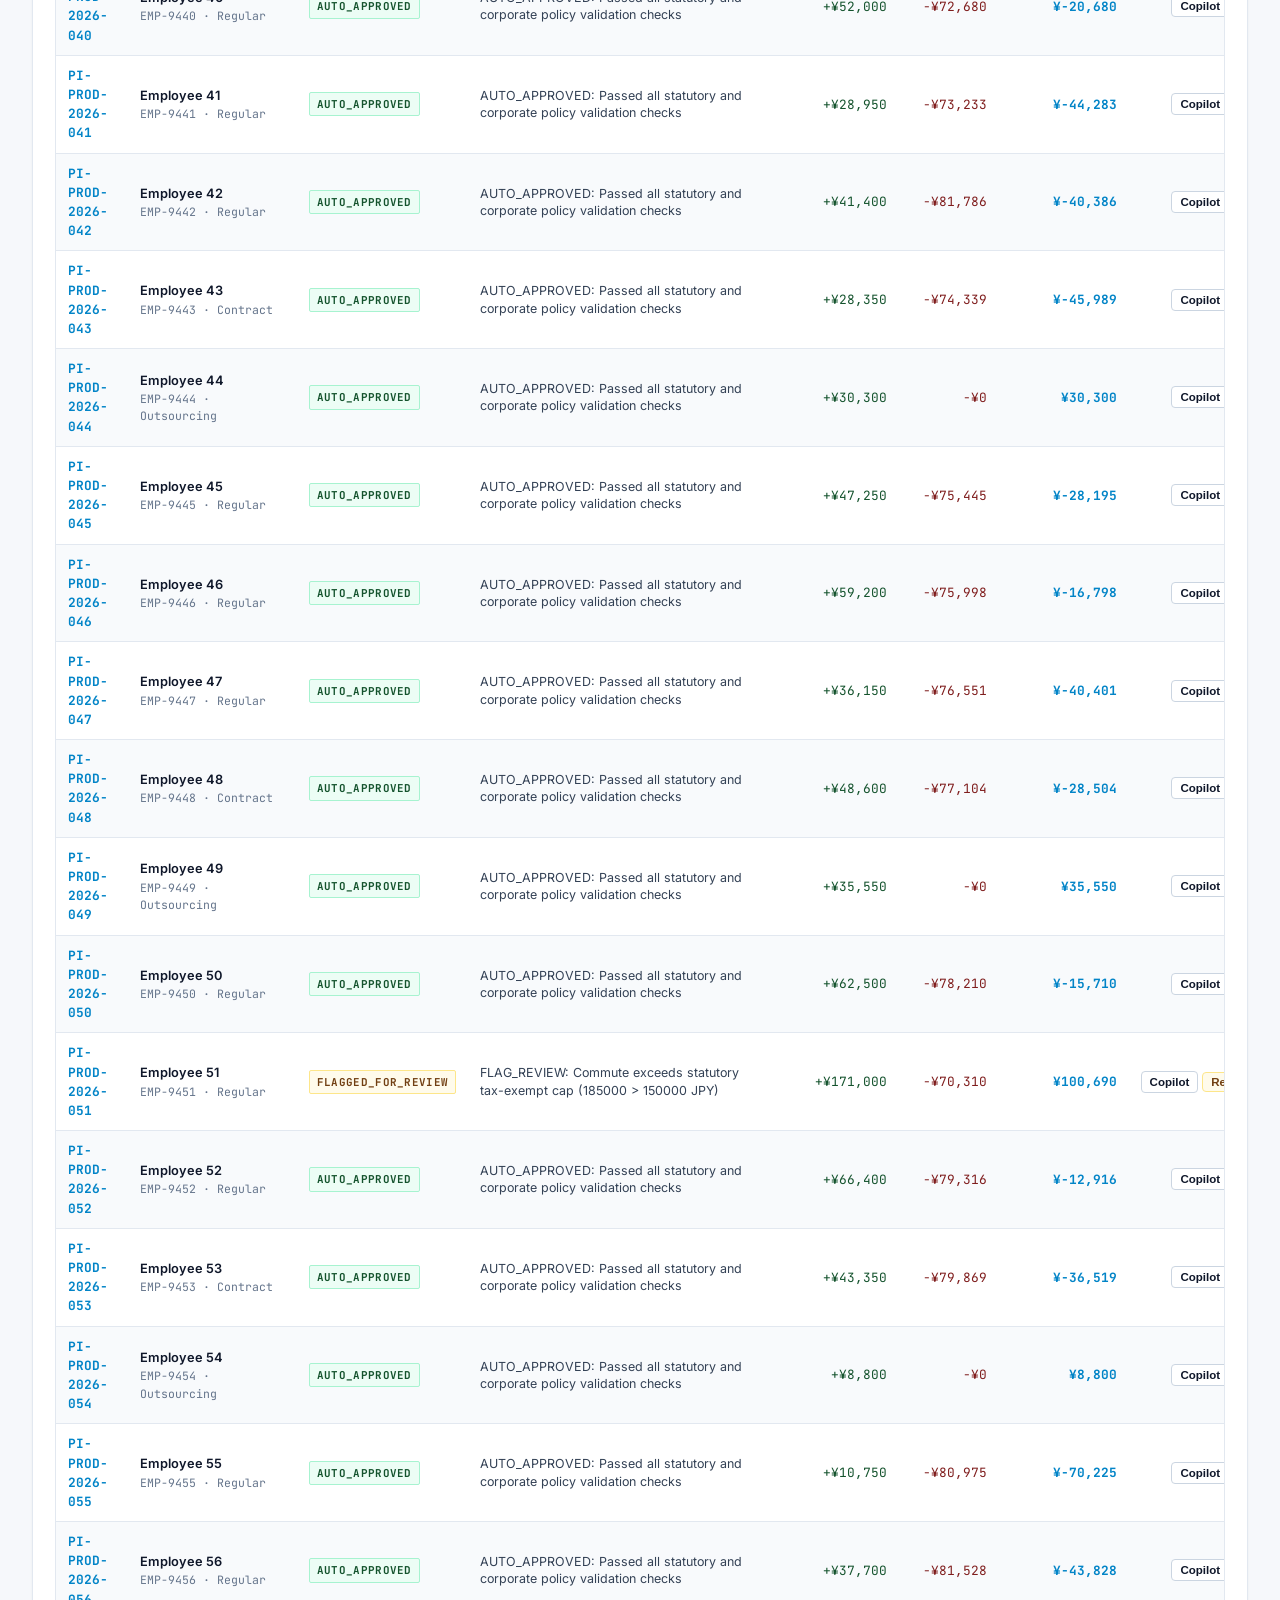
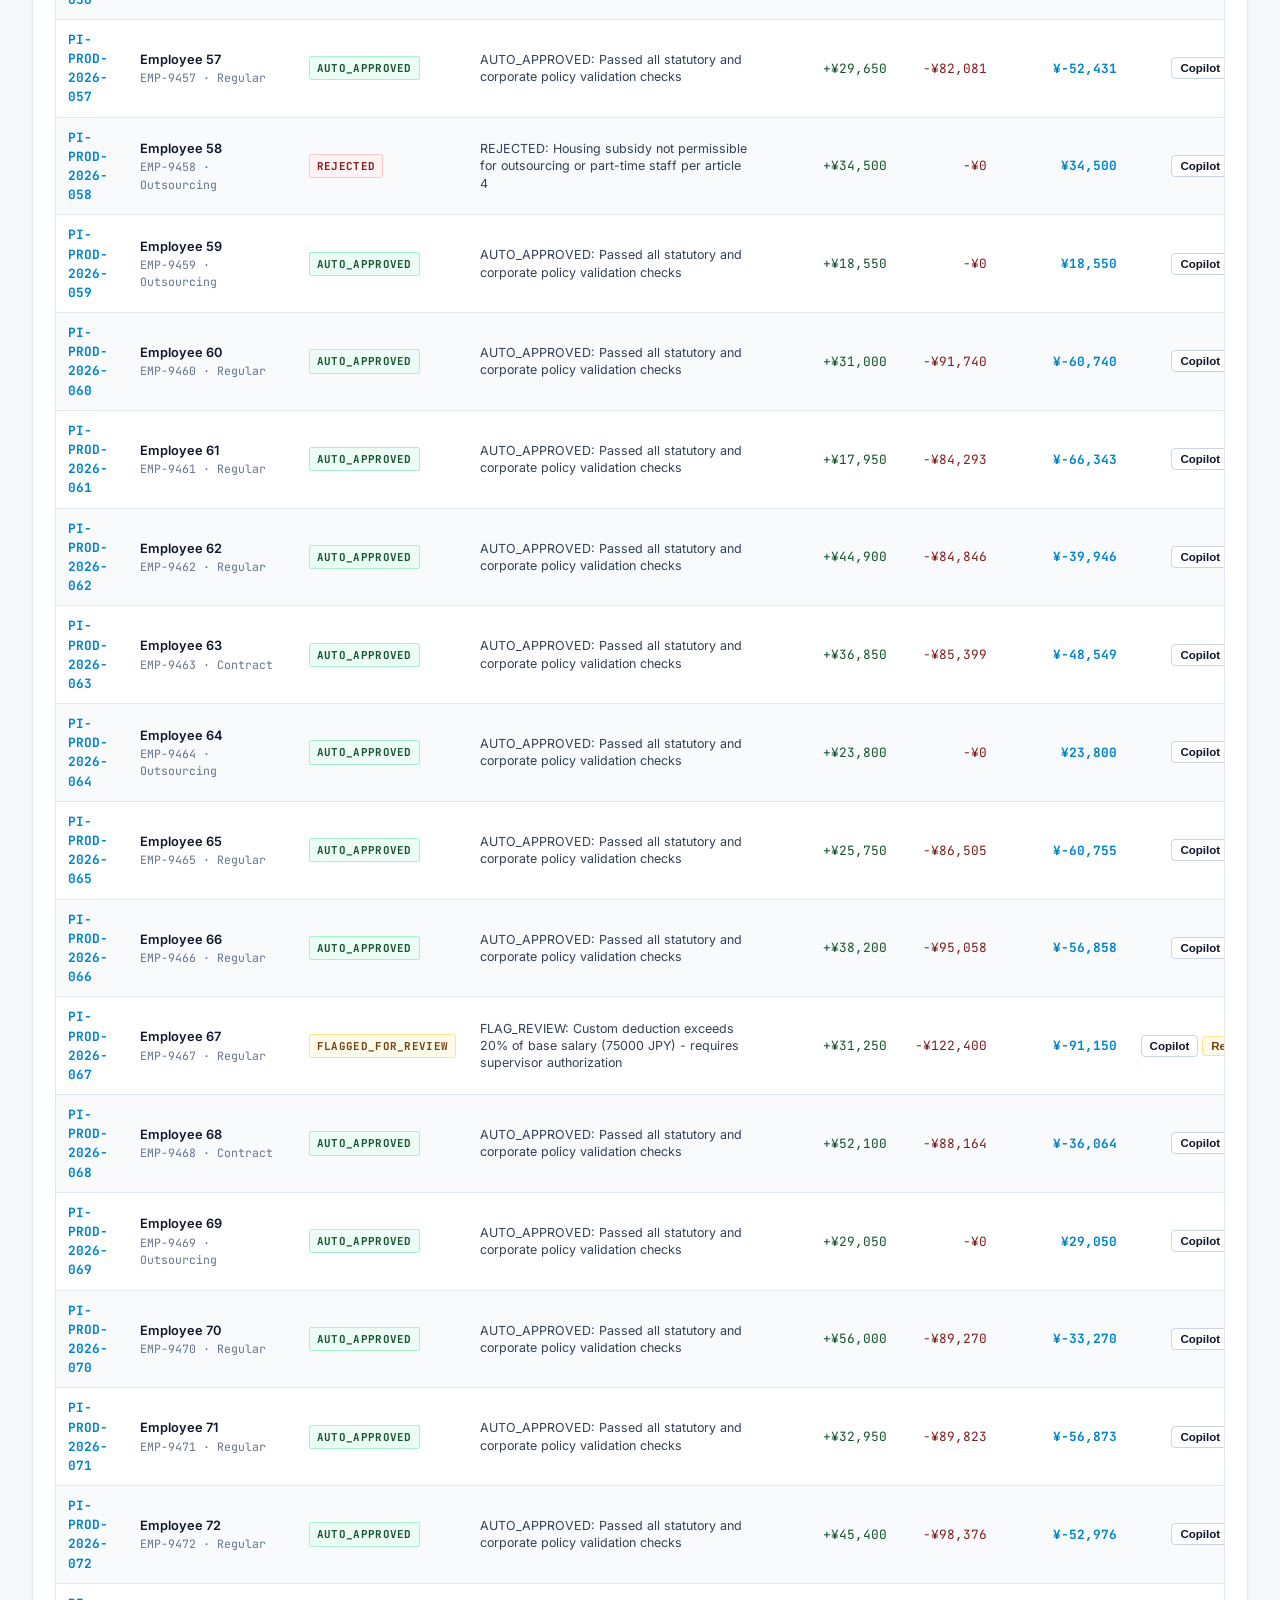
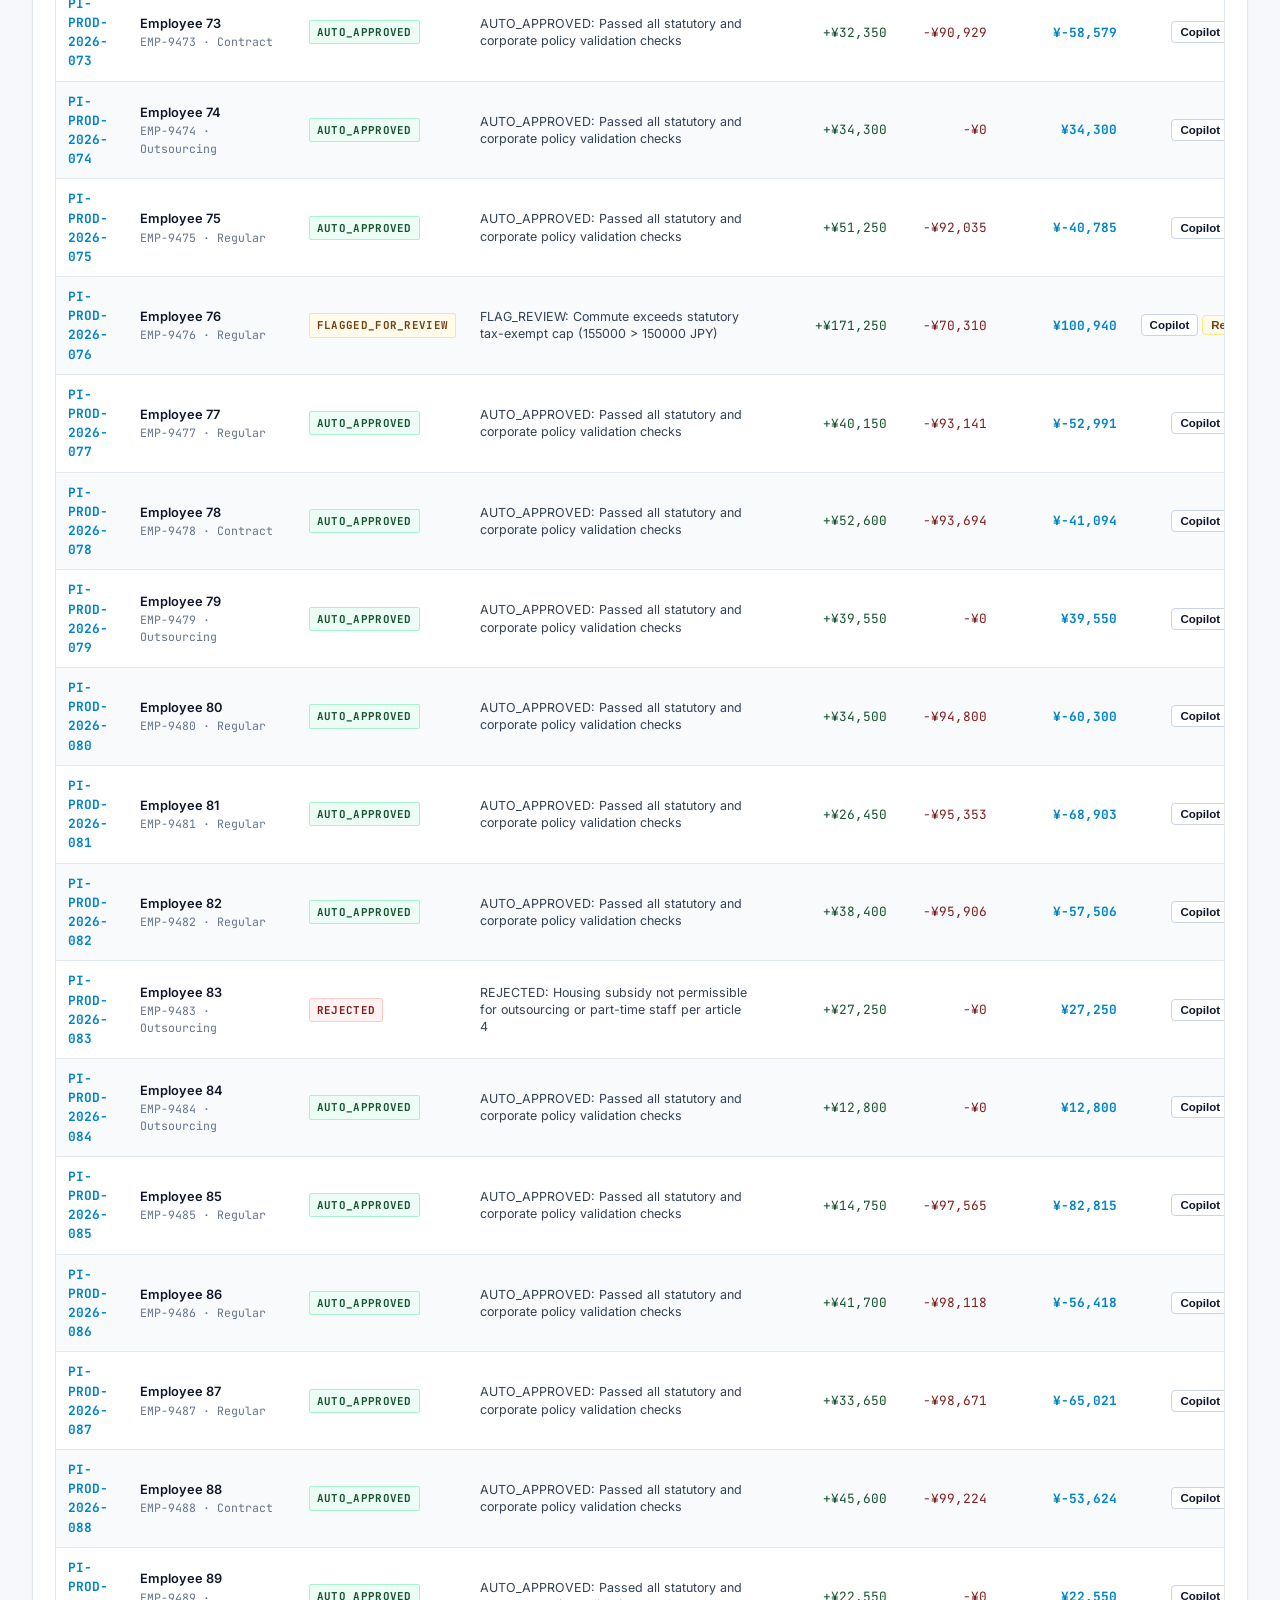
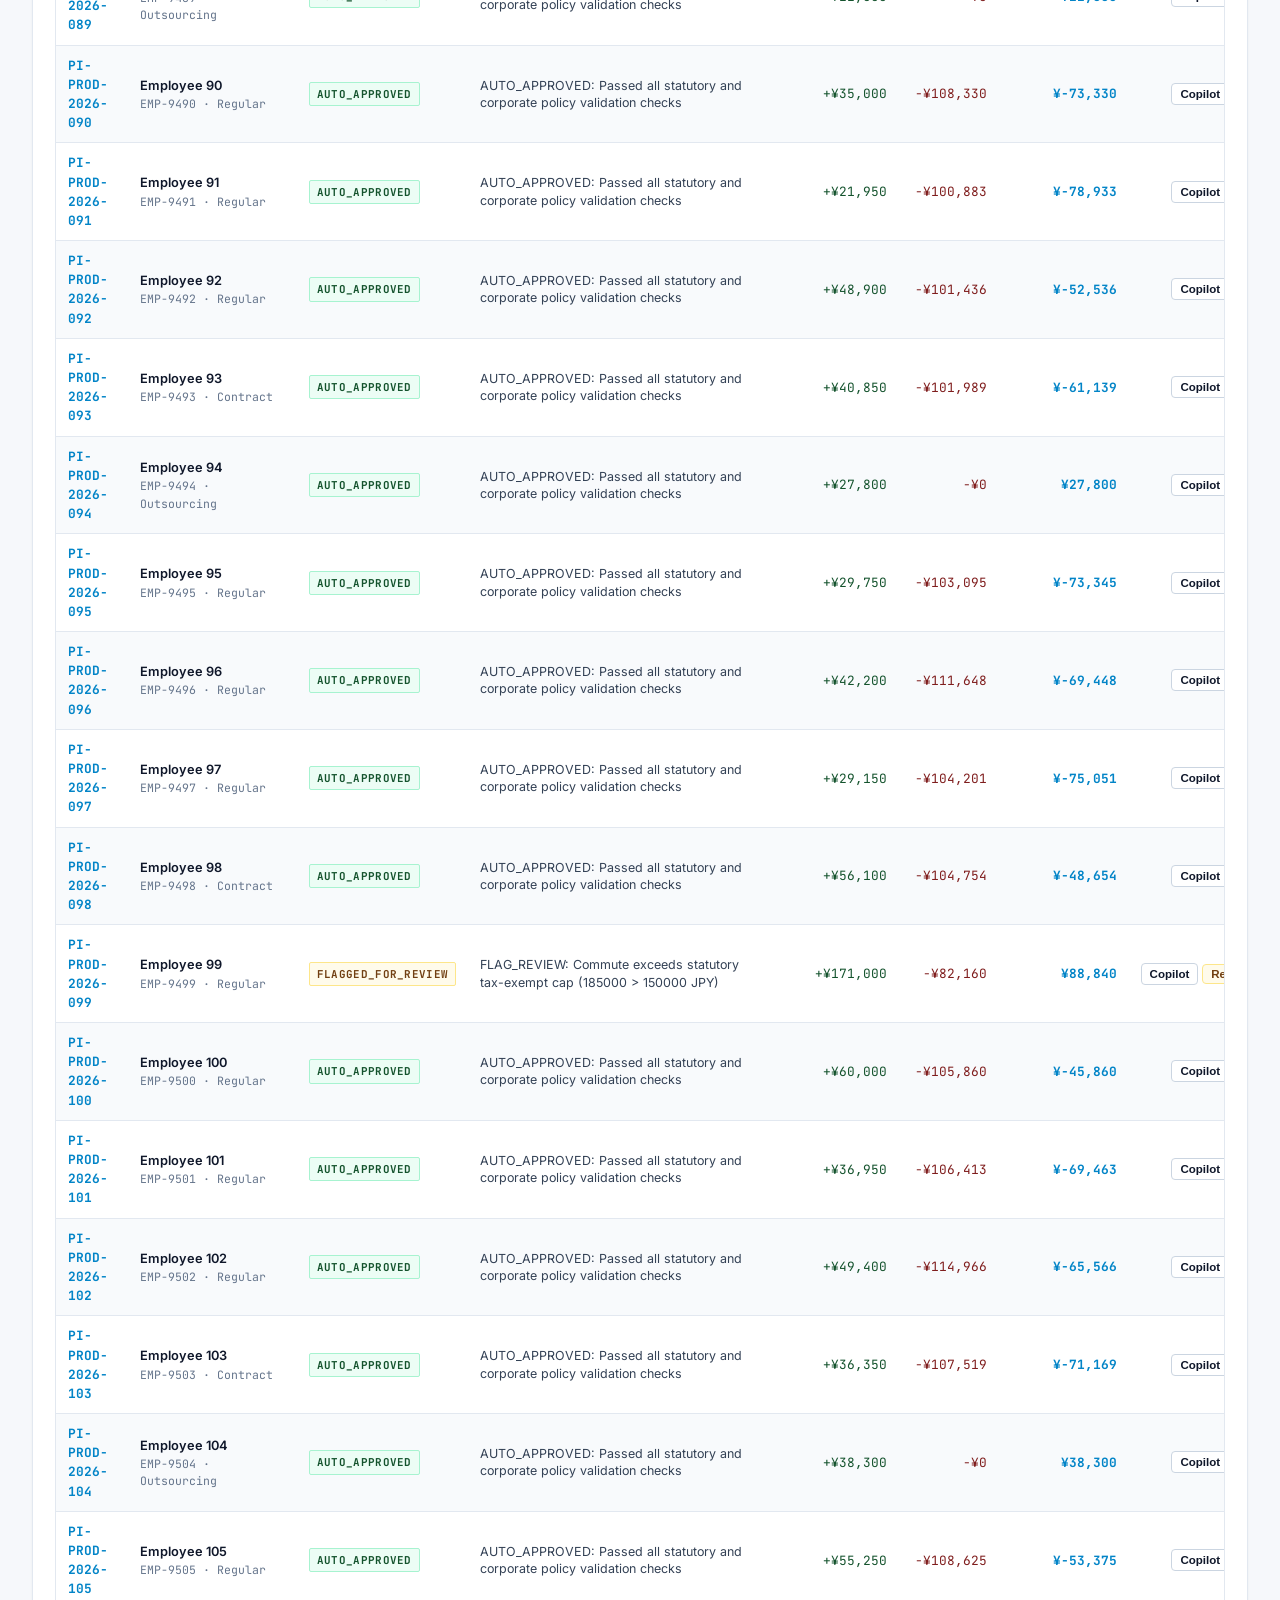
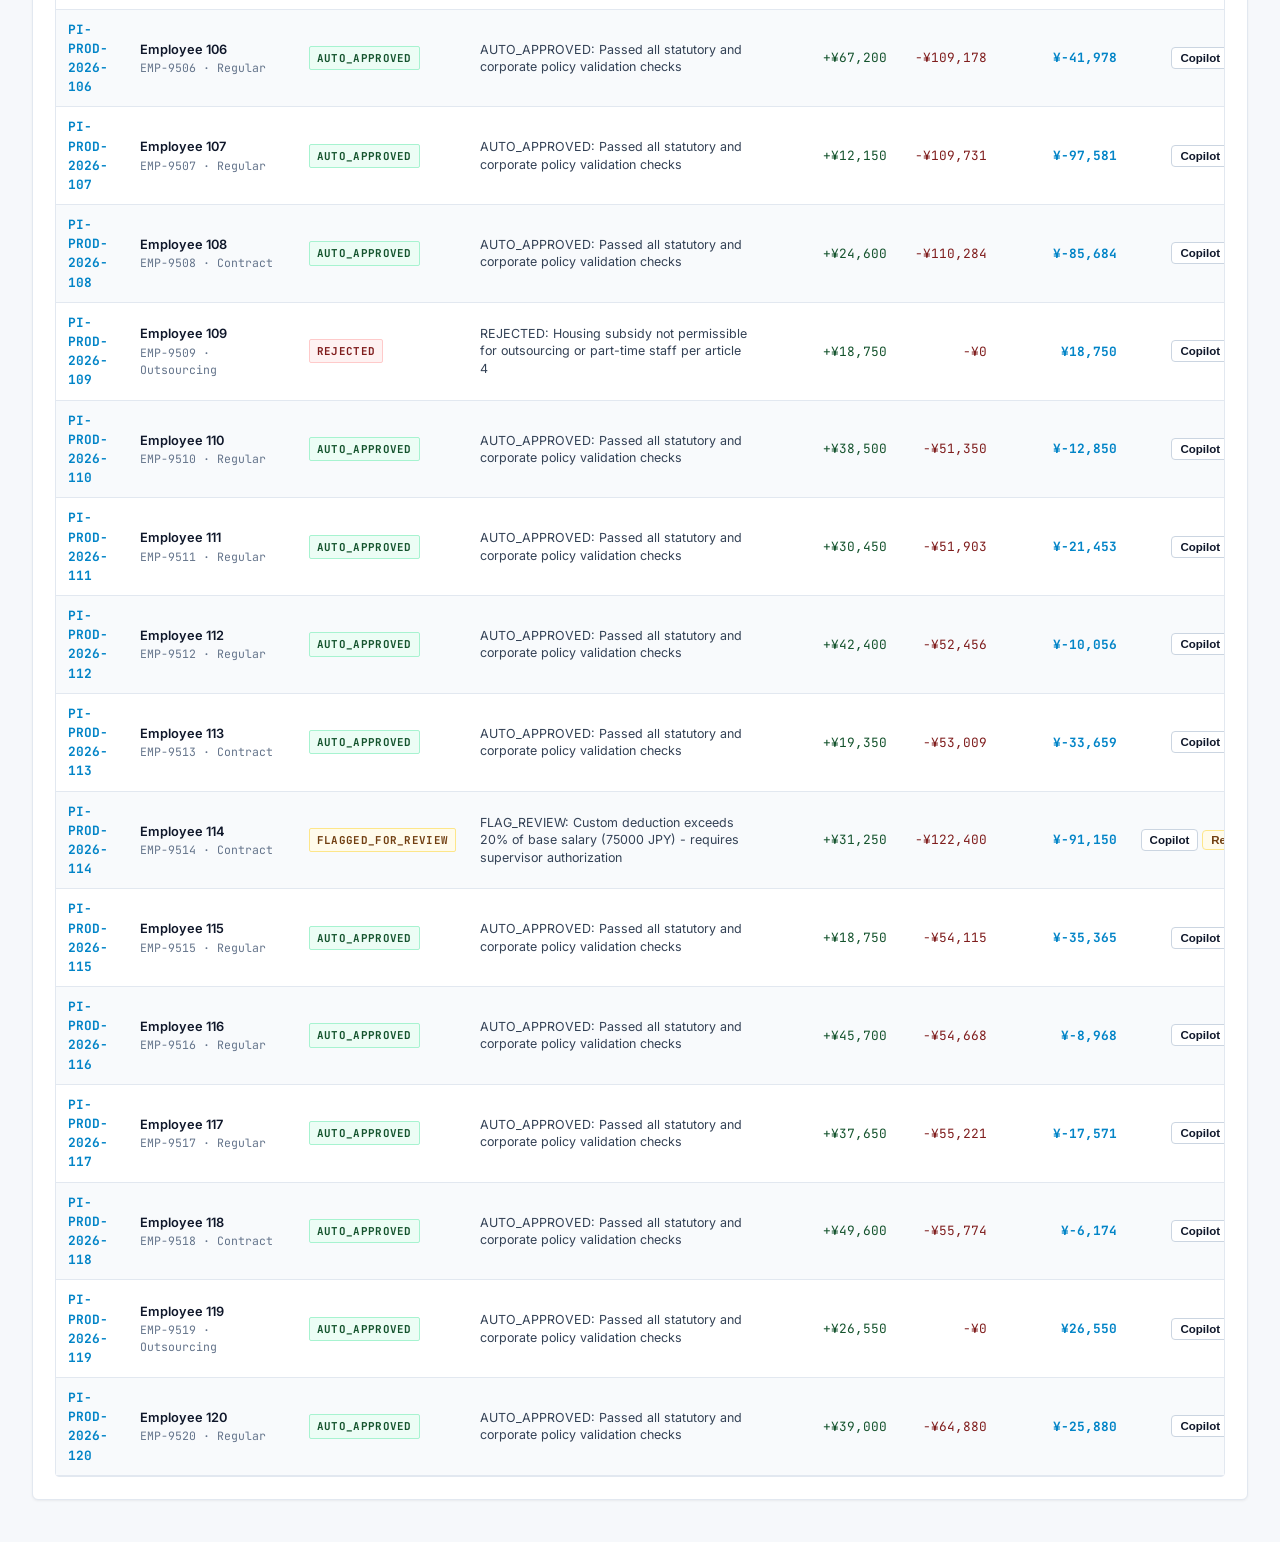
==== commit 8fcf4e3f: "Add English and Japanese language switcher across dashboard and apps" ====
--- a/apps/payroll_automation/frontend/index.html
+++ b/apps/payroll_automation/frontend/index.html
@@ -17,19 +17,25 @@
         <div class="brand-logo">I'mbesideyou <small>PROCENGINE</small></div>
       </div>
       <div class="header-title-block">
-        <span class="eyebrow">Enterprise Process Intelligence</span>
-        <h1 class="header-title">Payroll Deduction Automation Suite</h1>
-        <p class="header-sub">Deterministic Statutory Engine · Labor Policy Copilot · Pre-Flight ERP Staging</p>
+        <span class="eyebrow" data-i18n="eyebrow">Enterprise Process Intelligence</span>
+        <h1 class="header-title" data-i18n="header_title">Payroll Deduction Automation Suite</h1>
+        <p class="header-sub" data-i18n="header_sub">Deterministic Statutory Engine · Labor Policy Copilot · Pre-Flight ERP Staging</p>
       </div>
     </div>
     <div class="header-actions">
+      <!-- Language Switcher (EN / JA) -->
+      <div class="lang-switch" role="group" aria-label="Language">
+        <button type="button" id="btn-lang-en" class="lang-btn active" title="English">EN</button>
+        <button type="button" id="btn-lang-ja" class="lang-btn" title="日本語">JA</button>
+      </div>
+
       <div id="stat-sync-state" class="status-indicator-pill">
         <span class="status-indicator-dot"></span>
-        <span>Engine Active (Port 8500)</span>
+        <span data-i18n="engine_active">Engine Active (Port 8500)</span>
       </div>
       <button id="btn-toggle-copilot" class="btn btn-secondary" title="Open Statutory Policy Copilot">
         <svg class="nav-icon" viewBox="0 0 24 24"><circle cx="12" cy="12" r="10"></circle><path d="M9.09 9a3 3 0 0 1 5.83 1c0 2-3 3-3 3"></path><line x1="12" y1="17" x2="12.01" y2="17"></line></svg>
-        <span>Policy Copilot</span>
+        <span data-i18n="policy_copilot">Policy Copilot</span>
       </button>
       <button id="btn-theme-toggle" class="btn btn-icon" title="Switch to Dark Slate Theme">
         <svg class="nav-icon" viewBox="0 0 24 24"><path d="M21 12.79A9 9 0 1 1 11.21 3 7 7 0 0 0 21 12.79z"></path></svg>
@@ -40,34 +46,34 @@
   <!-- Global Metrics Strip -->
   <section class="kpi-strip">
     <div class="kpi-card">
-      <div class="kpi-label">Total Claims Processed</div>
+      <div class="kpi-label" data-i18n="kpi_total">Total Claims Processed</div>
       <div id="stat-total-cases" class="kpi-value">0</div>
-      <div class="kpi-sub">Ingested across active sessions</div>
-    </div>
-    <div class="kpi-card">
-      <div class="kpi-label">Straight-Through Approved</div>
+      <div class="kpi-sub" data-i18n="kpi_total_sub">Ingested across active sessions</div>
+    </div>
+    <div class="kpi-card">
+      <div class="kpi-label" data-i18n="kpi_stp">Straight-Through Approved</div>
       <div id="stat-auto-approved" class="kpi-value" style="color: var(--success-text);">0</div>
-      <div class="kpi-sub"><span id="stat-auto-rate">0.0%</span> straight-through efficiency</div>
-    </div>
-    <div class="kpi-card">
-      <div class="kpi-label">Exception Review Queue</div>
+      <div class="kpi-sub"><span id="stat-auto-rate">0.0%</span> <span data-i18n="kpi_stp_sub">straight-through efficiency</span></div>
+    </div>
+    <div class="kpi-card">
+      <div class="kpi-label" data-i18n="kpi_exceptions">Exception Review Queue</div>
       <div id="stat-flagged" class="kpi-value" style="color: var(--warning-text);">0</div>
-      <div class="kpi-sub">Threshold breaches & variances</div>
-    </div>
-    <div class="kpi-card">
-      <div class="kpi-label">Statutory Rejections</div>
+      <div class="kpi-sub" data-i18n="kpi_exceptions_sub">Threshold breaches & variances</div>
+    </div>
+    <div class="kpi-card">
+      <div class="kpi-label" data-i18n="kpi_rejected">Statutory Rejections</div>
       <div id="stat-rejected" class="kpi-value" style="color: var(--danger-text);">0</div>
-      <div class="kpi-sub">Contractual restrictions applied</div>
-    </div>
-    <div class="kpi-card">
-      <div class="kpi-label">Audited Net Adjustment</div>
+      <div class="kpi-sub" data-i18n="kpi_rejected_sub">Contractual restrictions applied</div>
+    </div>
+    <div class="kpi-card">
+      <div class="kpi-label" data-i18n="kpi_net">Audited Net Adjustment</div>
       <div id="stat-net-sum" class="kpi-value" style="color: var(--brand-accent);">¥0</div>
-      <div class="kpi-sub">Reconciled payroll total</div>
-    </div>
-    <div class="kpi-card">
-      <div class="kpi-label">Clerical Time Reclaimed</div>
+      <div class="kpi-sub" data-i18n="kpi_net_sub">Reconciled payroll total</div>
+    </div>
+    <div class="kpi-card">
+      <div class="kpi-label" data-i18n="kpi_time">Clerical Time Reclaimed</div>
       <div id="stat-time-saved" class="kpi-value" style="color: #60a5fa;">0.0 hrs</div>
-      <div class="kpi-sub">Benchmark: 182s manual cycle</div>
+      <div class="kpi-sub" data-i18n="kpi_time_sub">Benchmark: 182s manual cycle</div>
     </div>
   </section>
 
@@ -75,23 +81,23 @@
   <nav class="nav-bar">
     <button class="nav-btn active" data-target="view-batch">
       <svg class="nav-icon" viewBox="0 0 24 24"><path d="M14 2H6a2 2 0 0 0-2 2v16a2 2 0 0 0 2 2h12a2 2 0 0 0 2-2V8z"></path><polyline points="14 2 14 8 20 8"></polyline><line x1="16" y1="13" x2="8" y2="13"></line><line x1="16" y1="17" x2="8" y2="17"></line></svg>
-      <span>Batch Ingestion Center</span>
+      <span data-i18n="nav_batch">Batch Ingestion Center</span>
     </button>
     <button class="nav-btn" data-target="view-exceptions">
       <svg class="nav-icon" viewBox="0 0 24 24"><path d="M10.29 3.86L1.82 18a2 2 0 0 0 1.71 3h16.94a2 2 0 0 0 1.71-3L13.71 3.86a2 2 0 0 0-3.42 0z"></path><line x1="12" y1="9" x2="12" y2="13"></line><line x1="12" y1="17" x2="12.01" y2="17"></line></svg>
-      <span>Exception Review Desk</span>
+      <span data-i18n="nav_exceptions">Exception Review Desk</span>
     </button>
     <button class="nav-btn" data-target="view-staging">
       <svg class="nav-icon" viewBox="0 0 24 24"><path d="M22 19a2 2 0 0 1-2 2H4a2 2 0 0 1-2-2V5a2 2 0 0 1 2-2h5l2 3h9a2 2 0 0 1 2 2z"></path></svg>
-      <span>HRIS & ERP Commit Hub</span>
+      <span data-i18n="nav_staging">HRIS & ERP Commit Hub</span>
     </button>
     <button class="nav-btn" data-target="view-audit">
       <svg class="nav-icon" viewBox="0 0 24 24"><path d="M12 22s8-4 8-10V5l-8-3-8 3v7c0 6 8 10 8 10z"></path></svg>
-      <span>Cryptographic Audit Ledger</span>
+      <span data-i18n="nav_audit">Cryptographic Audit Ledger</span>
     </button>
     <button class="nav-btn" data-target="view-sandbox">
       <svg class="nav-icon" viewBox="0 0 24 24"><line x1="4" y1="21" x2="4" y2="14"></line><line x1="4" y1="10" x2="4" y2="3"></line><line x1="12" y1="21" x2="12" y2="12"></line><line x1="12" y1="8" x2="12" y2="3"></line><line x1="20" y1="21" x2="20" y2="16"></line><line x1="20" y1="12" x2="20" y2="3"></line><line x1="1" y1="14" x2="7" y2="14"></line><line x1="9" y1="8" x2="15" y2="8"></line><line x1="17" y1="16" x2="23" y2="16"></line></svg>
-      <span>Interactive Claim Simulator</span>
+      <span data-i18n="nav_sandbox">Interactive Claim Simulator</span>
     </button>
   </nav>
 
@@ -104,23 +110,23 @@
       <div class="enterprise-card">
         <div class="card-header-bar">
           <div class="card-title-group">
-            <h2 class="card-heading">Automated Batch Ingestion & Statutory Compliance Engine</h2>
-          </div>
-        </div>
-        <p style="color: var(--text-secondary); margin-bottom: 16px; font-size: 0.85rem;">
+            <h2 class="card-heading" data-i18n="card_batch_title">Automated Batch Ingestion & Statutory Compliance Engine</h2>
+          </div>
+        </div>
+        <p style="color: var(--text-secondary); margin-bottom: 16px; font-size: 0.85rem;" data-i18n="card_batch_desc">
           Ingest monthly payroll adjustment files (CSV or Excel) containing Japanese or English column headers. The deterministic engine executes sub-millisecond evaluation against statutory commuter caps (Income Tax Act Art. 21), telework allowances, contract housing restrictions (Gyomu Itaku Kyuuyo Kitei Art. 4), and statutory deduction ceilings (Labor Standards Act Art. 24).
         </p>
         <div id="dropzone" class="dropzone-container">
           <div class="dropzone-icon-box">
             <svg style="width: 22px; height: 22px; stroke: currentColor; fill: none; stroke-width: 2;" viewBox="0 0 24 24"><path d="M21 15v4a2 2 0 0 1-2 2H5a2 2 0 0 1-2-2v-4"></path><polyline points="17 8 12 3 7 8"></polyline><line x1="12" y1="3" x2="12" y2="15"></line></svg>
           </div>
-          <div class="dropzone-title">Drag and drop payroll claim files here, or click to browse</div>
-          <div class="dropzone-sub">Supports .CSV, .XLSX, and .XLS with automated multilingual column normalization</div>
+          <div class="dropzone-title" data-i18n="dropzone_title">Drag and drop payroll claim files here, or click to browse</div>
+          <div class="dropzone-sub" data-i18n="dropzone_sub">Supports .CSV, .XLSX, and .XLS with automated multilingual column normalization</div>
           <input type="file" id="file-input" style="display: none;" accept=".csv, .xlsx, .xls" />
           <div style="margin-top: 16px; display: flex; gap: 10px; justify-content: center; flex-wrap: wrap;">
-            <button id="btn-browse-file" class="btn btn-secondary">Select File</button>
-            <button id="btn-load-sample-1" class="btn btn-secondary">Load Production Batch #1</button>
-            <button id="btn-load-sample-2" class="btn btn-secondary">Load Edge Cases Batch #2</button>
+            <button id="btn-browse-file" class="btn btn-secondary" data-i18n="btn_select_file">Select File</button>
+            <button id="btn-load-sample-1" class="btn btn-secondary" data-i18n="btn_sample_1">Load Production Batch #1</button>
+            <button id="btn-load-sample-2" class="btn btn-secondary" data-i18n="btn_sample_2">Load Edge Cases Batch #2</button>
           </div>
         </div>
       </div>
@@ -129,28 +135,28 @@
       <div class="enterprise-card">
         <div class="card-header-bar">
           <div class="card-title-group">
-            <h2 class="card-heading">Master Evaluated Claims Ledger</h2>
+            <h2 class="card-heading" data-i18n="master_ledger_title">Master Evaluated Claims Ledger</h2>
           </div>
           <div class="controls-toolbar">
             <input type="text" id="queue-search" class="search-input" placeholder="Search by Employee ID, Contract, or Reason..." />
             <select id="filter-status" class="select-filter">
-              <option value="ALL">All Statuses</option>
-              <option value="AUTO_APPROVED">Auto-Approved</option>
-              <option value="FLAGGED_FOR_REVIEW">Flagged for Review</option>
-              <option value="REJECTED">Rejected</option>
-              <option value="SUPERVISOR_OVERRIDE_APPROVED">Supervisor Approved</option>
+              <option value="ALL" data-i18n="opt_all">All Statuses</option>
+              <option value="AUTO_APPROVED" data-i18n="opt_approved">Auto-Approved</option>
+              <option value="FLAGGED_FOR_REVIEW" data-i18n="opt_flagged">Flagged for Review</option>
+              <option value="REJECTED" data-i18n="opt_rejected">Rejected</option>
+              <option value="SUPERVISOR_OVERRIDE_APPROVED" data-i18n="opt_supervisor">Supervisor Approved</option>
             </select>
             <button id="btn-export-csv" class="btn btn-secondary">
               <svg class="nav-icon" viewBox="0 0 24 24"><path d="M21 15v4a2 2 0 0 1-2 2H5a2 2 0 0 1-2-2v-4"></path><polyline points="7 10 12 15 17 10"></polyline><line x1="12" y1="15" x2="12" y2="3"></line></svg>
-              <span>Export CSV</span>
+              <span data-i18n="btn_export_csv">Export CSV</span>
             </button>
             <button id="btn-export-erp" class="btn btn-primary">
               <svg class="nav-icon" viewBox="0 0 24 24"><path d="M19 21H5a2 2 0 0 1-2-2V5a2 2 0 0 1 2-2h11l5 5v11a2 2 0 0 1-2 2z"></path><polyline points="17 21 17 13 7 13 7 21"></polyline><polyline points="7 3 7 8 15 8"></polyline></svg>
-              <span>Export ERP Payloads</span>
+              <span data-i18n="btn_export_erp">Export ERP Payloads</span>
             </button>
             <button id="btn-reset-data" class="btn btn-danger" title="Reset dataset to baseline">
               <svg class="nav-icon" viewBox="0 0 24 24"><polyline points="1 4 1 10 7 10"></polyline><polyline points="23 20 23 14 17 14"></polyline><path d="M20.49 9A9 9 0 0 0 5.64 5.64L1 10m22 4l-4.64 4.36A9 9 0 0 1 3.51 15"></path></svg>
-              <span>Reset</span>
+              <span data-i18n="btn_reset">Reset</span>
             </button>
           </div>
         </div>
@@ -159,14 +165,14 @@
           <table class="enterprise-table">
             <thead>
               <tr>
-                <th>Case ID</th>
-                <th>Employee / Contract</th>
-                <th>Status</th>
-                <th>Statutory Basis & Decision Audit Notes</th>
-                <th class="num-cell">Gross Additions</th>
-                <th class="num-cell">Deductions</th>
-                <th class="num-cell">Net Adjustment</th>
-                <th style="text-align: center;">Actions</th>
+                <th data-i18n="col_case_id">Case ID</th>
+                <th data-i18n="col_employee">Employee / Contract</th>
+                <th data-i18n="col_status">Status</th>
+                <th data-i18n="col_audit_trail">Statutory Basis & Decision Audit Notes</th>
+                <th class="num-cell" data-i18n="col_gross">Gross Additions</th>
+                <th class="num-cell" data-i18n="col_deductions">Deductions</th>
+                <th class="num-cell" data-i18n="col_net">Net Adjustment</th>
+                <th style="text-align: center;" data-i18n="col_actions">Actions</th>
               </tr>
             </thead>
             <tbody id="claims-table-body">
@@ -186,23 +192,23 @@
       <div class="enterprise-card">
         <div class="card-header-bar">
           <div class="card-title-group">
-            <h2 class="card-heading">Human-in-the-Loop Exception Review Desk</h2>
-          </div>
-        </div>
-        <p style="color: var(--text-secondary); margin-bottom: 20px; font-size: 0.85rem;">
+            <h2 class="card-heading" data-i18n="exceptions_title">Human-in-the-Loop Exception Review Desk</h2>
+          </div>
+        </div>
+        <p style="color: var(--text-secondary); margin-bottom: 20px; font-size: 0.85rem;" data-i18n="exceptions_desc">
           Claims requiring supervisory judgment due to statutory commuting cap breaches, telework guideline limits, or contractual restrictions. Supervisors can inspect mathematical breakdowns, consult the AI Policy Copilot, and execute legally binding overrides with cryptographic audit logging.
         </p>
         <div class="table-wrapper">
           <table class="enterprise-table">
             <thead>
               <tr>
-                <th>Case ID</th>
-                <th>Employee / Contract</th>
-                <th>Flagged Audit Rationale</th>
-                <th class="num-cell">Gross Additions</th>
-                <th class="num-cell">Deductions</th>
-                <th class="num-cell">Net Adjustment</th>
-                <th style="text-align: center;">Action</th>
+                <th data-i18n="col_case_id">Case ID</th>
+                <th data-i18n="col_employee">Employee / Contract</th>
+                <th data-i18n="col_rationale">Flagged Audit Rationale</th>
+                <th class="num-cell" data-i18n="col_gross">Gross Additions</th>
+                <th class="num-cell" data-i18n="col_deductions">Deductions</th>
+                <th class="num-cell" data-i18n="col_net">Net Adjustment</th>
+                <th style="text-align: center;" data-i18n="col_actions">Actions</th>
               </tr>
             </thead>
             <tbody id="exceptions-table-body">
@@ -222,26 +228,26 @@
       <div class="enterprise-card">
         <div class="card-header-bar">
           <div class="card-title-group">
-            <h2 class="card-heading">HRIS & ERP Pre-Flight Staging Buffer</h2>
+            <h2 class="card-heading" data-i18n="staging_title">HRIS & ERP Pre-Flight Staging Buffer</h2>
           </div>
           <button id="btn-commit-staging" class="btn btn-primary">
             <svg class="nav-icon" viewBox="0 0 24 24"><path d="M22 11.08V12a10 10 0 1 1-5.93-9.14"></path><polyline points="22 4 12 14.01 9 11.01"></polyline></svg>
-            <span>Commit Staged Payloads to ERP</span>
+            <span data-i18n="btn_commit_staging">Commit Staged Payloads to ERP</span>
           </button>
         </div>
-        <p style="color: var(--text-secondary); margin-bottom: 20px; font-size: 0.85rem;">
+        <p style="color: var(--text-secondary); margin-bottom: 20px; font-size: 0.85rem;" data-i18n="staging_desc">
           Pre-flight staging zone for SAP, Oracle, Workday, and Freee payroll APIs. Only records with verified statutory compliance (<span class="status-pill status-approved">AUTO_APPROVED</span> or <span class="status-pill status-supervisor">SUPERVISOR_OVERRIDE_APPROVED</span>) are queued for downstream batch synchronization.
         </p>
         <div class="table-wrapper">
           <table class="enterprise-table">
             <thead>
               <tr>
-                <th>Payload Reference</th>
-                <th>Employee ID</th>
-                <th>Contract Classification</th>
-                <th class="num-cell">Approved Net (JPY)</th>
-                <th>Statutory Verifications Passed</th>
-                <th>ERP Sync Status</th>
+                <th data-i18n="col_payload_ref">Payload Reference</th>
+                <th data-i18n="col_emp_id">Employee ID</th>
+                <th data-i18n="col_contract_class">Contract Classification</th>
+                <th class="num-cell" data-i18n="col_approved_net">Approved Net (JPY)</th>
+                <th data-i18n="col_passed_rules">Statutory Verifications Passed</th>
+                <th data-i18n="col_erp_status">ERP Sync Status</th>
               </tr>
             </thead>
             <tbody id="staging-table-body">
@@ -261,26 +267,26 @@
       <div class="enterprise-card">
         <div class="card-header-bar">
           <div class="card-title-group">
-            <h2 class="card-heading">Tamper-Evident SHA-256 Audit Trail</h2>
+            <h2 class="card-heading" data-i18n="audit_title">Tamper-Evident SHA-256 Audit Trail</h2>
           </div>
           <button id="btn-verify-audit" class="btn btn-secondary">
             <svg class="nav-icon" viewBox="0 0 24 24"><circle cx="11" cy="11" r="8"></circle><line x1="21" y1="21" x2="16.65" y2="16.65"></line></svg>
-            <span>Verify Cryptographic Hashes</span>
+            <span data-i18n="btn_verify_hashes">Verify Cryptographic Hashes</span>
           </button>
         </div>
-        <p style="color: var(--text-secondary); margin-bottom: 20px; font-size: 0.85rem;">
+        <p style="color: var(--text-secondary); margin-bottom: 20px; font-size: 0.85rem;" data-i18n="audit_desc">
           Immutable transaction ledger. Every automated evaluation, exception trigger, and supervisor override generates an SHA-256 cryptographic digest sealing the case ID, timestamp, decision code, and operator digital signature for external labor compliance audits.
         </p>
         <div class="table-wrapper">
           <table class="enterprise-table">
             <thead>
               <tr>
-                <th>Timestamp (UTC)</th>
-                <th>Case ID</th>
-                <th>Event Type</th>
-                <th>Actor</th>
-                <th>SHA-256 Digest</th>
-                <th>Details</th>
+                <th data-i18n="col_timestamp">Timestamp (UTC)</th>
+                <th data-i18n="col_case_id">Case ID</th>
+                <th data-i18n="col_event_type">Event Type</th>
+                <th data-i18n="col_actor">Actor</th>
+                <th data-i18n="col_digest">SHA-256 Digest</th>
+                <th data-i18n="col_details">Details</th>
               </tr>
             </thead>
             <tbody id="audit-table-body">
@@ -301,65 +307,65 @@
         <!-- Input Side -->
         <div class="enterprise-card" style="margin-bottom: 0;">
           <div class="card-header-bar">
-            <h2 class="card-heading">Single Claim Deterministic Simulator</h2>
-          </div>
-          <p style="color: var(--text-secondary); margin-bottom: 16px; font-size: 0.85rem;">
+            <h2 class="card-heading" data-i18n="sim_title">Single Claim Deterministic Simulator</h2>
+          </div>
+          <p style="color: var(--text-secondary); margin-bottom: 16px; font-size: 0.85rem;" data-i18n="sim_desc">
             Test statutory rules, assess borderline edge cases, and inspect how additions and deductions interact under Japanese labor regulations.
           </p>
 
           <form id="form-simulator" style="display: flex; flex-direction: column; gap: 14px;">
             <div style="display: flex; flex-direction: column; gap: 4px;">
-              <label for="sim-emp-id" style="font-size: 0.78rem; font-weight: 600; color: var(--text-secondary);">Employee ID</label>
+              <label for="sim-emp-id" style="font-size: 0.78rem; font-weight: 600; color: var(--text-secondary);" data-i18n="lbl_emp_id">Employee ID</label>
               <input type="text" id="sim-emp-id" class="search-input" style="width: 100%;" value="EMP-9403" required />
             </div>
 
             <div style="display: flex; flex-direction: column; gap: 4px;">
-              <label for="sim-contract" style="font-size: 0.78rem; font-weight: 600; color: var(--text-secondary);">Contract Classification</label>
+              <label for="sim-contract" style="font-size: 0.78rem; font-weight: 600; color: var(--text-secondary);" data-i18n="lbl_contract_type">Contract Classification</label>
               <select id="sim-contract" class="select-filter" style="width: 100%;">
-                <option value="regular">Regular Employee (Seishain)</option>
-                <option value="contract">Contract Worker (Keiyaku)</option>
-                <option value="part_time">Part-Time Staff (Arubaito)</option>
-                <option value="outsourcing">Outsourcing Contractor (Gyomu Itaku)</option>
+                <option value="regular" data-i18n="opt_contract_regular">Regular Employee (Seishain)</option>
+                <option value="contract" data-i18n="opt_contract_keiyaku">Contract Worker (Keiyaku)</option>
+                <option value="part_time" data-i18n="opt_contract_parttime">Part-Time Staff (Arubaito)</option>
+                <option value="outsourcing" data-i18n="opt_contract_outsourcing">Outsourcing Contractor (Gyomu Itaku)</option>
               </select>
             </div>
 
             <div style="display: flex; flex-direction: column; gap: 4px;">
-              <label for="sim-commute" style="font-size: 0.78rem; font-weight: 600; color: var(--text-secondary);">Commuting Allowance (JPY)</label>
+              <label for="sim-commute" style="font-size: 0.78rem; font-weight: 600; color: var(--text-secondary);" data-i18n="lbl_commute">Commuting Allowance (JPY)</label>
               <input type="number" id="sim-commute" class="search-input" style="width: 100%;" value="165000" />
-              <span style="font-size: 0.72rem; color: var(--text-muted);">Statutory tax-free cap: ¥150,000 / month</span>
-            </div>
-
-            <div style="display: flex; flex-direction: column; gap: 4px;">
-              <label for="sim-telework" style="font-size: 0.78rem; font-weight: 600; color: var(--text-secondary);">Telework Allowance (JPY)</label>
+              <span style="font-size: 0.72rem; color: var(--text-muted);" data-i18n="hint_commute">Statutory tax-free cap: ¥150,000 / month</span>
+            </div>
+
+            <div style="display: flex; flex-direction: column; gap: 4px;">
+              <label for="sim-telework" style="font-size: 0.78rem; font-weight: 600; color: var(--text-secondary);" data-i18n="lbl_telework">Telework Allowance (JPY)</label>
               <input type="number" id="sim-telework" class="search-input" style="width: 100%;" value="4500" />
-              <span style="font-size: 0.72rem; color: var(--text-muted);">Guideline rate: ¥250/day up to ¥5,000 / month</span>
-            </div>
-
-            <div style="display: flex; flex-direction: column; gap: 4px;">
-              <label for="sim-housing" style="font-size: 0.78rem; font-weight: 600; color: var(--text-secondary);">Housing Subsidy (JPY)</label>
+              <span style="font-size: 0.72rem; color: var(--text-muted);" data-i18n="hint_telework">Guideline rate: ¥250/day up to ¥5,000 / month</span>
+            </div>
+
+            <div style="display: flex; flex-direction: column; gap: 4px;">
+              <label for="sim-housing" style="font-size: 0.78rem; font-weight: 600; color: var(--text-secondary);" data-i18n="lbl_housing">Housing Subsidy (JPY)</label>
               <input type="number" id="sim-housing" class="search-input" style="width: 100%;" value="0" />
-              <span style="font-size: 0.72rem; color: var(--text-muted);">Disallowed for Outsourcing contracts under Article 4</span>
-            </div>
-
-            <div style="display: flex; flex-direction: column; gap: 4px;">
-              <label for="sim-social" style="font-size: 0.78rem; font-weight: 600; color: var(--text-secondary);">Social Insurance Deduction (JPY)</label>
+              <span style="font-size: 0.72rem; color: var(--text-muted);" data-i18n="hint_housing">Disallowed for Outsourcing contracts under Article 4</span>
+            </div>
+
+            <div style="display: flex; flex-direction: column; gap: 4px;">
+              <label for="sim-social" style="font-size: 0.78rem; font-weight: 600; color: var(--text-secondary);" data-i18n="lbl_social">Social Insurance Deduction (JPY)</label>
               <input type="number" id="sim-social" class="search-input" style="width: 100%;" value="45000" />
             </div>
 
             <div style="display: flex; flex-direction: column; gap: 4px;">
-              <label for="sim-resident" style="font-size: 0.78rem; font-weight: 600; color: var(--text-secondary);">Resident Tax Deduction (JPY)</label>
+              <label for="sim-resident" style="font-size: 0.78rem; font-weight: 600; color: var(--text-secondary);" data-i18n="lbl_resident">Resident Tax Deduction (JPY)</label>
               <input type="number" id="sim-resident" class="search-input" style="width: 100%;" value="5560" />
             </div>
 
             <div style="display: flex; flex-direction: column; gap: 4px;">
-              <label for="sim-custom-ded" style="font-size: 0.78rem; font-weight: 600; color: var(--text-secondary);">Custom Deductions (JPY)</label>
+              <label for="sim-custom-ded" style="font-size: 0.78rem; font-weight: 600; color: var(--text-secondary);" data-i18n="lbl_custom_ded">Custom Deductions (JPY)</label>
               <input type="number" id="sim-custom-ded" class="search-input" style="width: 100%;" value="0" />
-              <span style="font-size: 0.72rem; color: var(--text-muted);">Capped at 20% of gross additions under Article 24</span>
+              <span style="font-size: 0.72rem; color: var(--text-muted);" data-i18n="hint_custom_ded">Capped at 20% of gross additions under Article 24</span>
             </div>
 
             <button type="submit" class="btn btn-primary" style="margin-top: 6px;">
               <svg class="nav-icon" viewBox="0 0 24 24"><polygon points="5 3 19 12 5 21 5 3"></polygon></svg>
-              <span>Execute Deterministic Evaluation</span>
+              <span data-i18n="btn_sim_exec">Execute Deterministic Evaluation</span>
             </button>
           </form>
         </div>
@@ -367,10 +373,10 @@
         <!-- Output Side -->
         <div class="enterprise-card" style="margin-bottom: 0;">
           <div class="card-header-bar">
-            <h2 class="card-heading">Deterministic Evaluation Result</h2>
+            <h2 class="card-heading" data-i18n="sim_result_title">Deterministic Evaluation Result</h2>
           </div>
           <div id="sim-result-card">
-            <div style="text-align: center; color: var(--text-muted); padding: 40px;">
+            <div style="text-align: center; color: var(--text-muted); padding: 40px;" data-i18n="sim_idle_msg">
               Submit claim inputs on the left to inspect sub-millisecond evaluation results.
             </div>
           </div>
@@ -385,8 +391,8 @@
     <div class="modal-window">
       <div class="modal-title-bar">
         <div>
-          <h3 style="font-size: 1rem; font-weight: 700;">Supervisor Discretionary Authorization</h3>
-          <p style="font-size: 0.75rem; color: var(--text-secondary); margin-top: 2px;">Case Reference: <span id="modal-case-id" style="font-family: var(--font-mono); color: var(--brand-accent);">--</span></p>
+          <h3 style="font-size: 1rem; font-weight: 700;" data-i18n="modal_override_title">Supervisor Discretionary Authorization</h3>
+          <p style="font-size: 0.75rem; color: var(--text-secondary); margin-top: 2px;"><span data-i18n="modal_case_ref">Case Reference</span>: <span id="modal-case-id" style="font-family: var(--font-mono); color: var(--brand-accent);">--</span></p>
         </div>
         <div id="modal-status-badge" class="status-pill status-flagged">--</div>
       </div>
@@ -394,59 +400,59 @@
       <div class="modal-content-body">
         <div style="display: grid; grid-template-columns: repeat(3, 1fr); gap: 10px; margin-bottom: 16px; background: var(--bg-surface-elevated); padding: 12px; border-radius: var(--radius-sm); border: 1px solid var(--border-subtle);">
           <div>
-            <div style="font-size: 0.72rem; color: var(--text-secondary);">Employee</div>
+            <div style="font-size: 0.72rem; color: var(--text-secondary);" data-i18n="modal_emp_label">Employee</div>
             <div id="modal-employee" style="font-weight: 600; font-size: 0.84rem;">--</div>
           </div>
           <div>
-            <div style="font-size: 0.72rem; color: var(--text-secondary);">Gross Additions</div>
+            <div style="font-size: 0.72rem; color: var(--text-secondary);" data-i18n="col_gross">Gross Additions</div>
             <div id="modal-gross" style="font-family: var(--font-mono); color: var(--success-text); font-weight: 600;">--</div>
           </div>
           <div>
-            <div style="font-size: 0.72rem; color: var(--text-secondary);">Net Adjustment</div>
+            <div style="font-size: 0.72rem; color: var(--text-secondary);" data-i18n="col_net">Net Adjustment</div>
             <div id="modal-net" style="font-family: var(--font-mono); color: var(--brand-accent); font-weight: 700;">--</div>
           </div>
         </div>
 
         <div style="margin-bottom: 14px;">
-          <div style="font-size: 0.72rem; text-transform: uppercase; letter-spacing: 0.05em; color: var(--text-secondary); margin-bottom: 4px;">Audit Trigger Findings</div>
+          <div style="font-size: 0.72rem; text-transform: uppercase; letter-spacing: 0.05em; color: var(--text-secondary); margin-bottom: 4px;" data-i18n="modal_findings">Audit Trigger Findings</div>
           <div id="modal-policy-reasons" style="color: var(--warning-text); font-size: 0.8rem; font-family: var(--font-mono); line-height: 1.5; background: var(--warning-bg); border: 1px solid var(--warning-border); padding: 8px 10px; border-radius: var(--radius-sm);">--</div>
         </div>
 
         <div style="margin-bottom: 14px;">
-          <div style="font-size: 0.72rem; text-transform: uppercase; letter-spacing: 0.05em; color: var(--text-secondary); margin-bottom: 4px;">Statutory Authority</div>
+          <div style="font-size: 0.72rem; text-transform: uppercase; letter-spacing: 0.05em; color: var(--text-secondary); margin-bottom: 4px;" data-i18n="modal_statutory">Statutory Authority</div>
           <div id="modal-statutory-basis" style="color: var(--text-secondary); font-size: 0.8rem; line-height: 1.5;">--</div>
         </div>
 
         <hr style="border: 0; border-top: 1px solid var(--border-subtle); margin: 14px 0;" />
 
         <div style="display: flex; flex-direction: column; gap: 4px; margin-bottom: 12px;">
-          <label for="modal-action-select" style="font-size: 0.78rem; font-weight: 600; color: var(--text-secondary);">Supervisor Determination</label>
+          <label for="modal-action-select" style="font-size: 0.78rem; font-weight: 600; color: var(--text-secondary);" data-i18n="modal_determination">Supervisor Determination</label>
           <select id="modal-action-select" class="select-filter">
-            <option value="APPROVE">Approve with Documented Exception Justification</option>
-            <option value="REJECT">Confirm Rejection (Return Claim to Submitter)</option>
+            <option value="APPROVE" data-i18n="modal_opt_approve">Approve with Documented Exception Justification</option>
+            <option value="REJECT" data-i18n="modal_opt_reject">Confirm Rejection (Return Claim to Submitter)</option>
           </select>
         </div>
 
         <div style="display: flex; flex-direction: column; gap: 4px; margin-bottom: 12px;">
-          <label for="modal-decision-notes" style="font-size: 0.78rem; font-weight: 600; color: var(--text-secondary);">Statutory Justification & Audit Memo</label>
+          <label for="modal-decision-notes" style="font-size: 0.78rem; font-weight: 600; color: var(--text-secondary);" data-i18n="modal_justification">Statutory Justification & Audit Memo</label>
           <textarea id="modal-decision-notes" class="search-input" rows="3" style="width: 100%; resize: vertical;" placeholder="Document statutory exception grounds (e.g., Executive board relocation authorization per Art. 21 §2)"></textarea>
         </div>
 
         <div style="display: grid; grid-template-columns: 1fr 1fr; gap: 10px;">
           <div style="display: flex; flex-direction: column; gap: 4px;">
-            <label for="modal-supervisor-id" style="font-size: 0.78rem; font-weight: 600; color: var(--text-secondary);">Supervisor ID</label>
+            <label for="modal-supervisor-id" style="font-size: 0.78rem; font-weight: 600; color: var(--text-secondary);" data-i18n="modal_supv_id">Supervisor ID</label>
             <input type="text" id="modal-supervisor-id" class="search-input" value="SUPV-LEAD-01" required />
           </div>
           <div style="display: flex; flex-direction: column; gap: 4px;">
-            <label for="modal-signature" style="font-size: 0.78rem; font-weight: 600; color: var(--text-secondary);">Digital PIN / Authorization Code</label>
+            <label for="modal-signature" style="font-size: 0.78rem; font-weight: 600; color: var(--text-secondary);" data-i18n="modal_pin">Digital PIN / Authorization Code</label>
             <input type="text" id="modal-signature" class="search-input" value="SIG-AUTH-8891" required />
           </div>
         </div>
       </div>
 
       <div class="modal-action-bar">
-        <button id="btn-cancel-modal" class="btn btn-secondary">Cancel</button>
-        <button id="btn-submit-override" class="btn btn-primary">Authorize & Seal Ledger Entry</button>
+        <button id="btn-cancel-modal" class="btn btn-secondary" data-i18n="btn_cancel">Cancel</button>
+        <button id="btn-submit-override" class="btn btn-primary" data-i18n="btn_submit_override">Authorize & Seal Ledger Entry</button>
       </div>
     </div>
   </div>
@@ -457,8 +463,8 @@
       <div style="display: flex; align-items: center; gap: 8px;">
         <svg style="width: 18px; height: 18px; stroke: var(--brand-accent); fill: none; stroke-width: 2;" viewBox="0 0 24 24"><circle cx="12" cy="12" r="10"></circle><path d="M9.09 9a3 3 0 0 1 5.83 1c0 2-3 3-3 3"></path><line x1="12" y1="17" x2="12.01" y2="17"></line></svg>
         <div>
-          <h4 style="font-size: 0.88rem; font-weight: 700;">Labor Policy Copilot</h4>
-          <span style="font-size: 0.7rem; color: var(--text-secondary);">Japanese Labor Law & Corporate Policy Grounded</span>
+          <h4 style="font-size: 0.88rem; font-weight: 700;" data-i18n="copilot_title">Labor Policy Copilot</h4>
+          <span style="font-size: 0.7rem; color: var(--text-secondary);" data-i18n="copilot_sub">Japanese Labor Law & Corporate Policy Grounded</span>
         </div>
       </div>
       <button id="btn-close-copilot" class="btn btn-icon" style="border: none; background: transparent;">
@@ -475,7 +481,7 @@
 
     <div class="copilot-input-dock">
       <input type="text" id="copilot-input" class="search-input" style="flex: 1;" placeholder="Inquire regarding statutory rules or case references..." />
-      <button id="btn-copilot-send" class="btn btn-primary">Send</button>
+      <button id="btn-copilot-send" class="btn btn-primary" data-i18n="copilot_send">Send</button>
     </div>
   </aside>
 
--- a/apps/payroll_automation/frontend/styles.css
+++ b/apps/payroll_automation/frontend/styles.css
@@ -218,6 +218,41 @@
   display: flex;
   align-items: center;
   gap: 10px;
+}
+
+/* Language Switcher inspired by imbesideyou.com */
+.lang-switch {
+  display: inline-flex;
+  align-items: center;
+  background: var(--bg-surface-subtle);
+  border: 1px solid var(--border-muted);
+  border-radius: var(--radius-sm);
+  padding: 2px;
+  gap: 2px;
+}
+
+.lang-btn {
+  background: transparent;
+  border: none;
+  font-family: var(--font-mono);
+  font-size: 0.72rem;
+  font-weight: 600;
+  color: var(--text-muted);
+  padding: 3px 8px;
+  border-radius: var(--radius-xs);
+  cursor: pointer;
+  transition: all 0.15s ease;
+}
+
+.lang-btn:hover {
+  color: var(--text-primary);
+}
+
+.lang-btn.active {
+  background: var(--bg-surface);
+  color: var(--brand-primary);
+  font-weight: 700;
+  box-shadow: 0 1px 2px rgba(0, 0, 0, 0.08);
 }
 
 /* Institutional Status Indicator Pill */
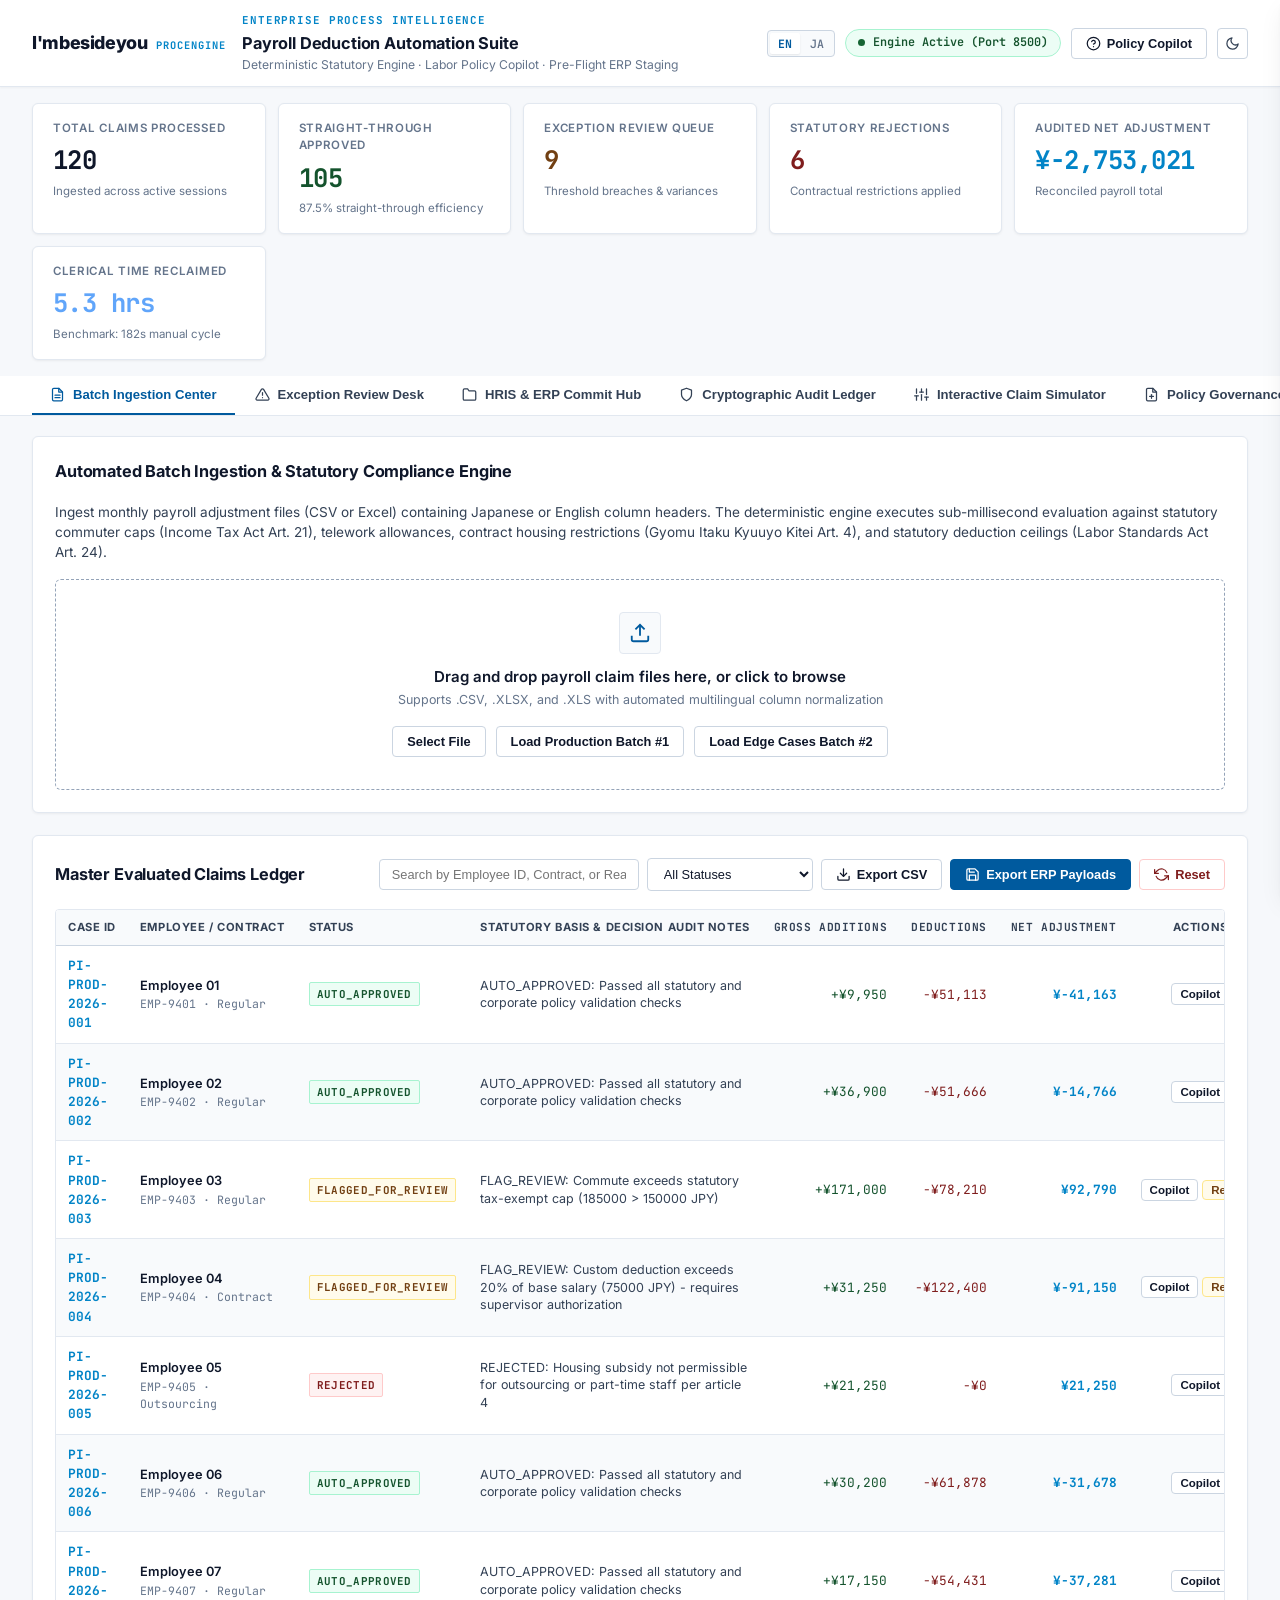
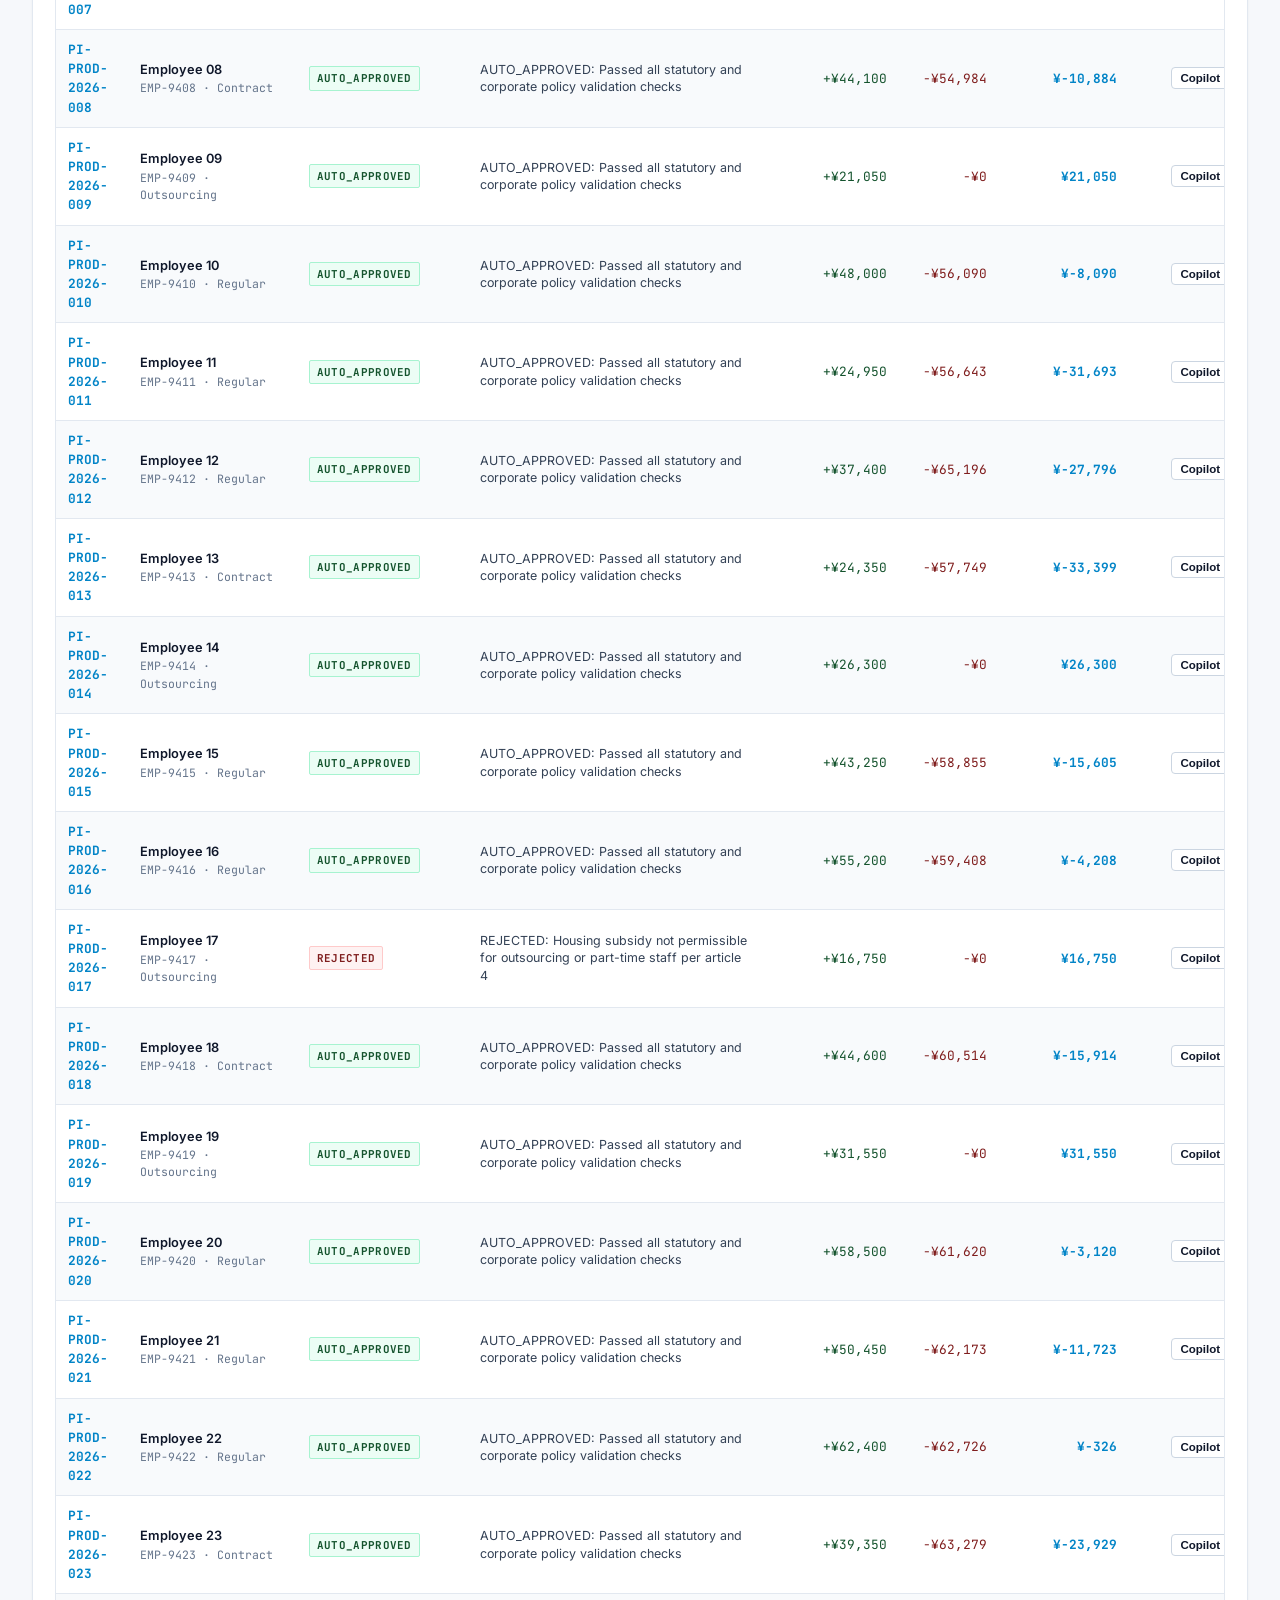
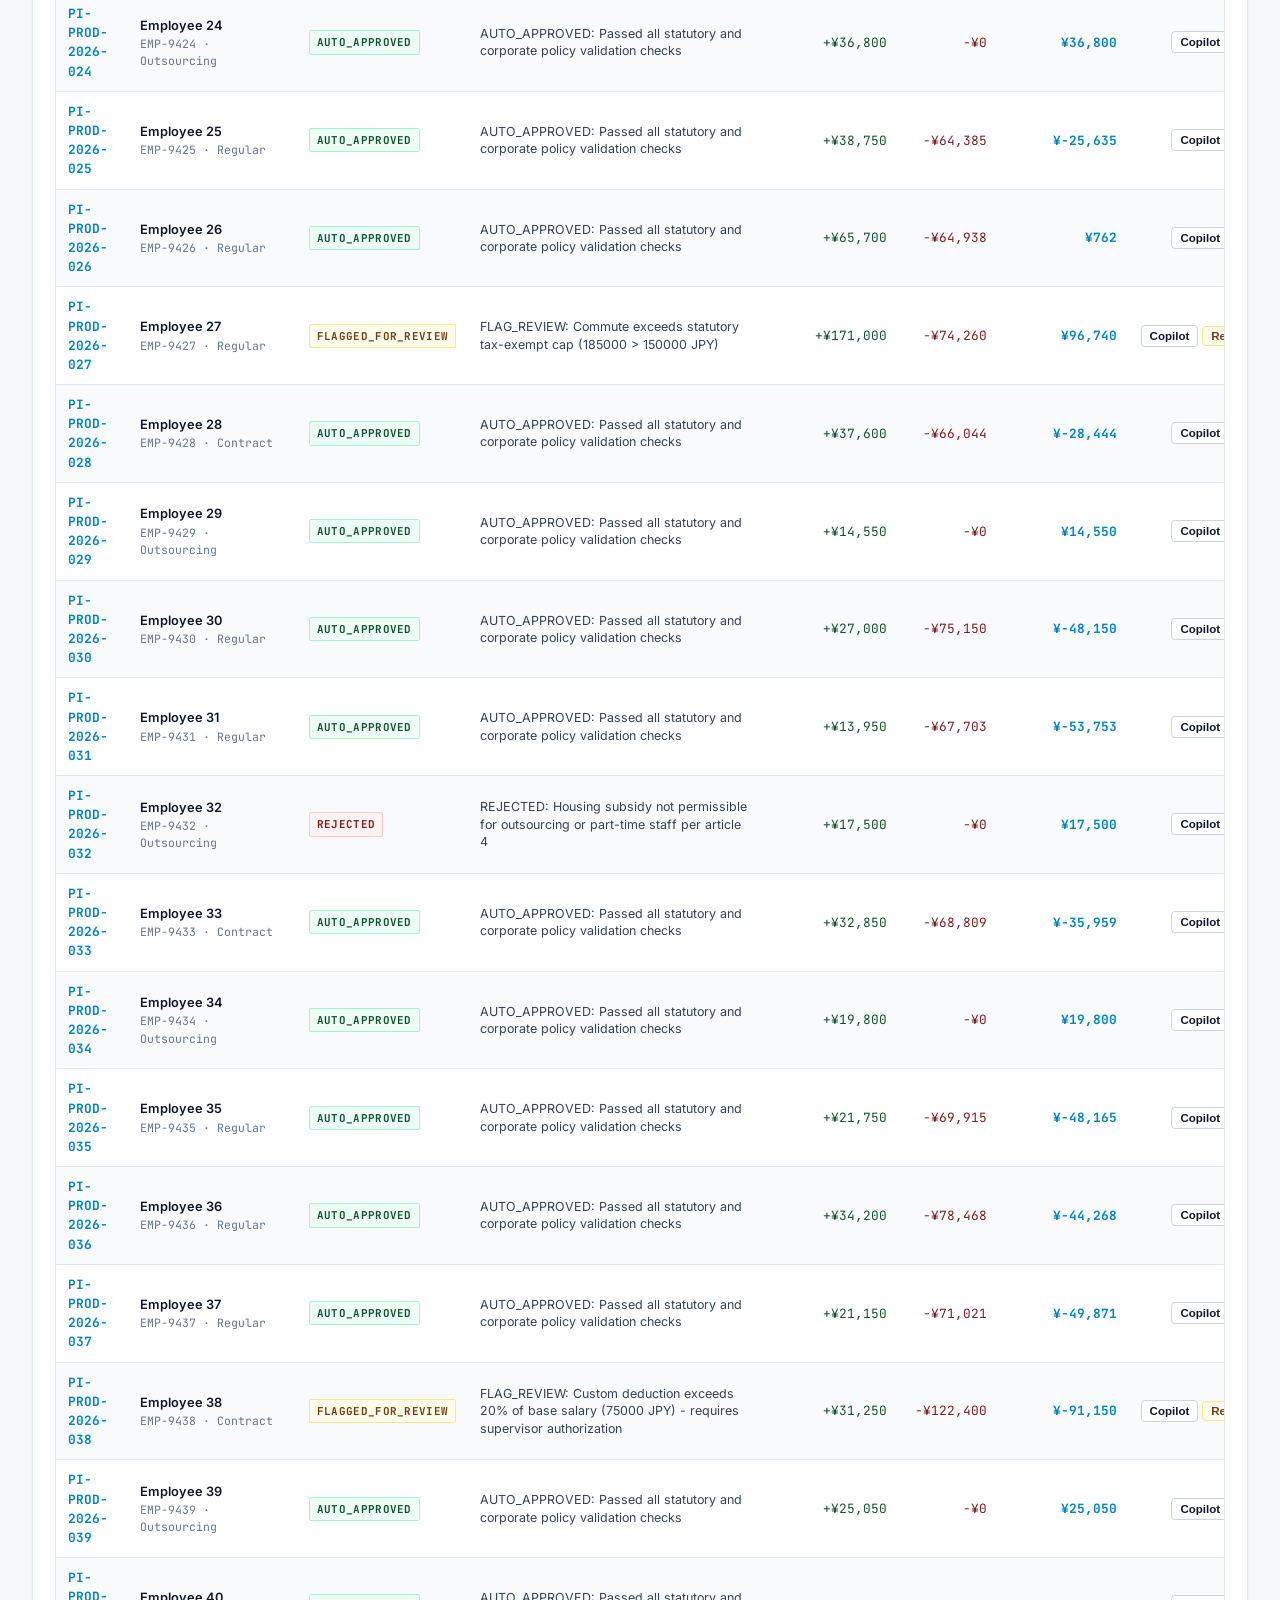
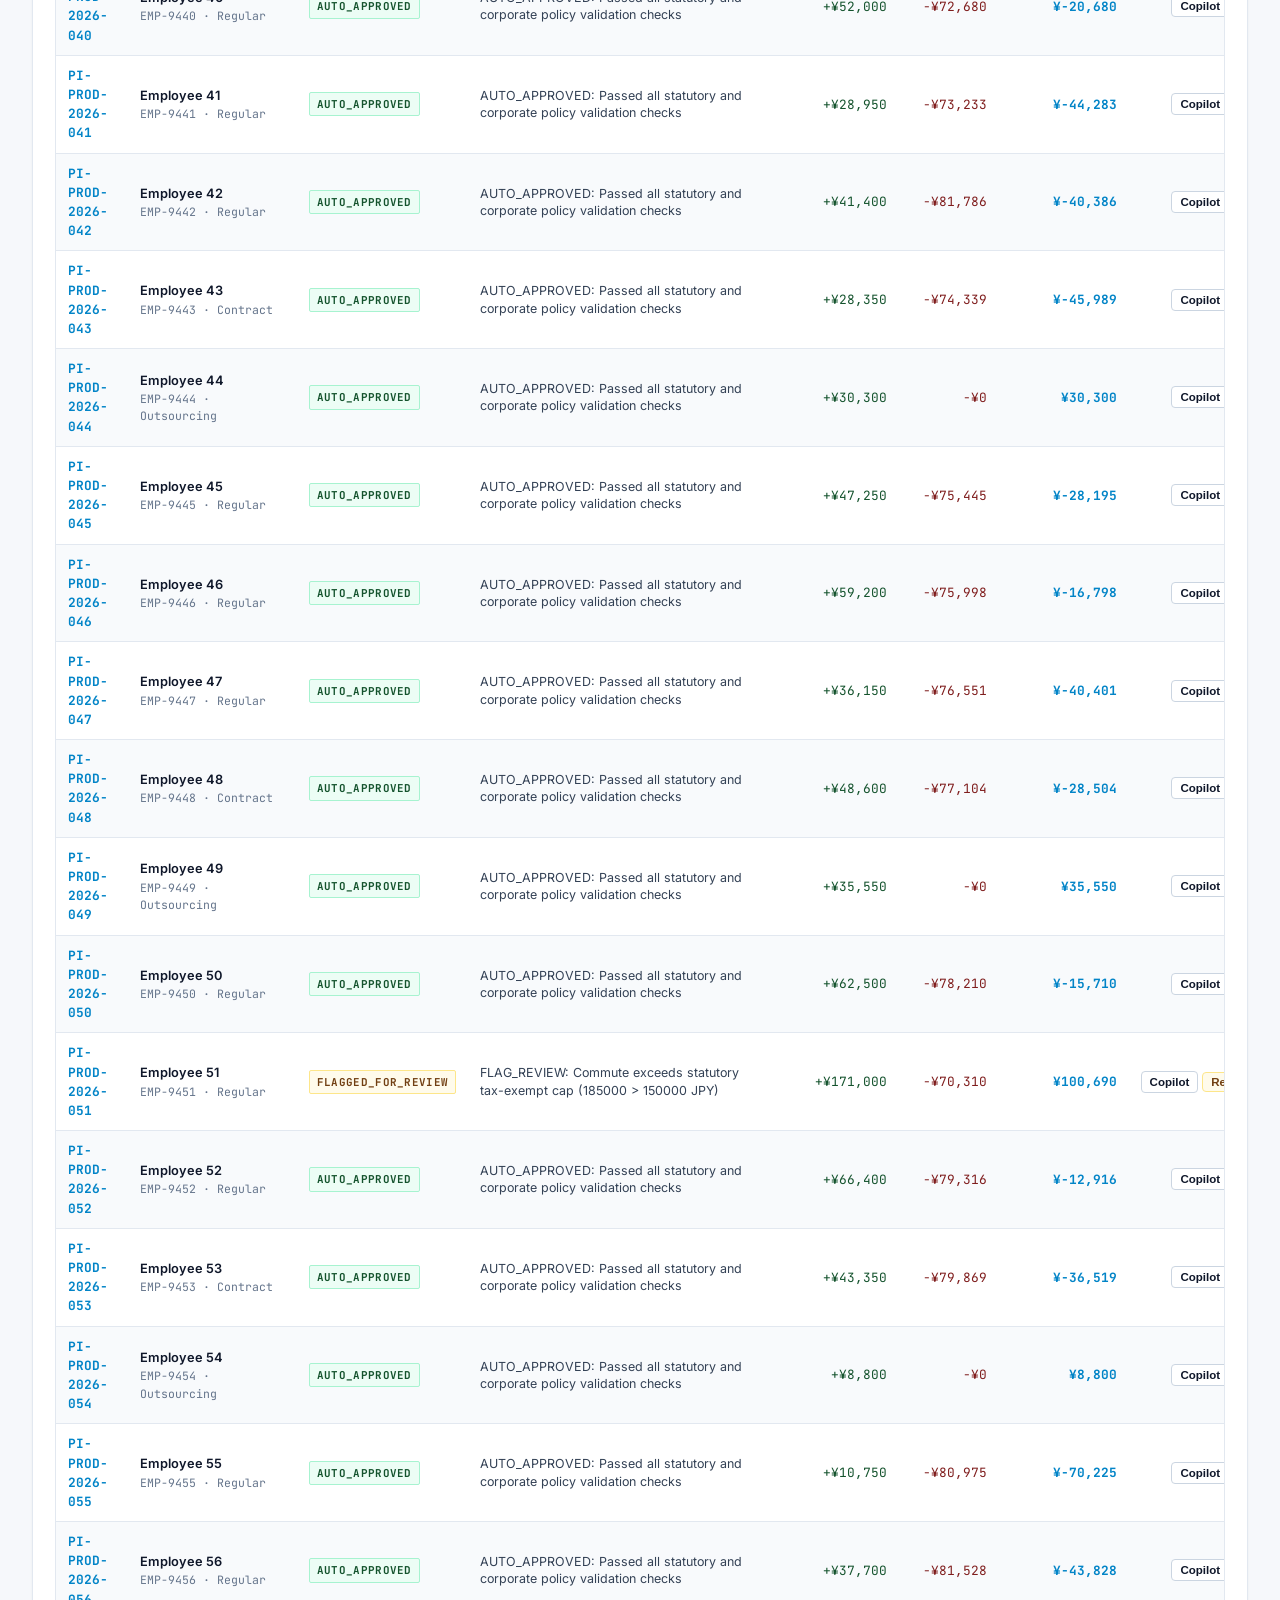
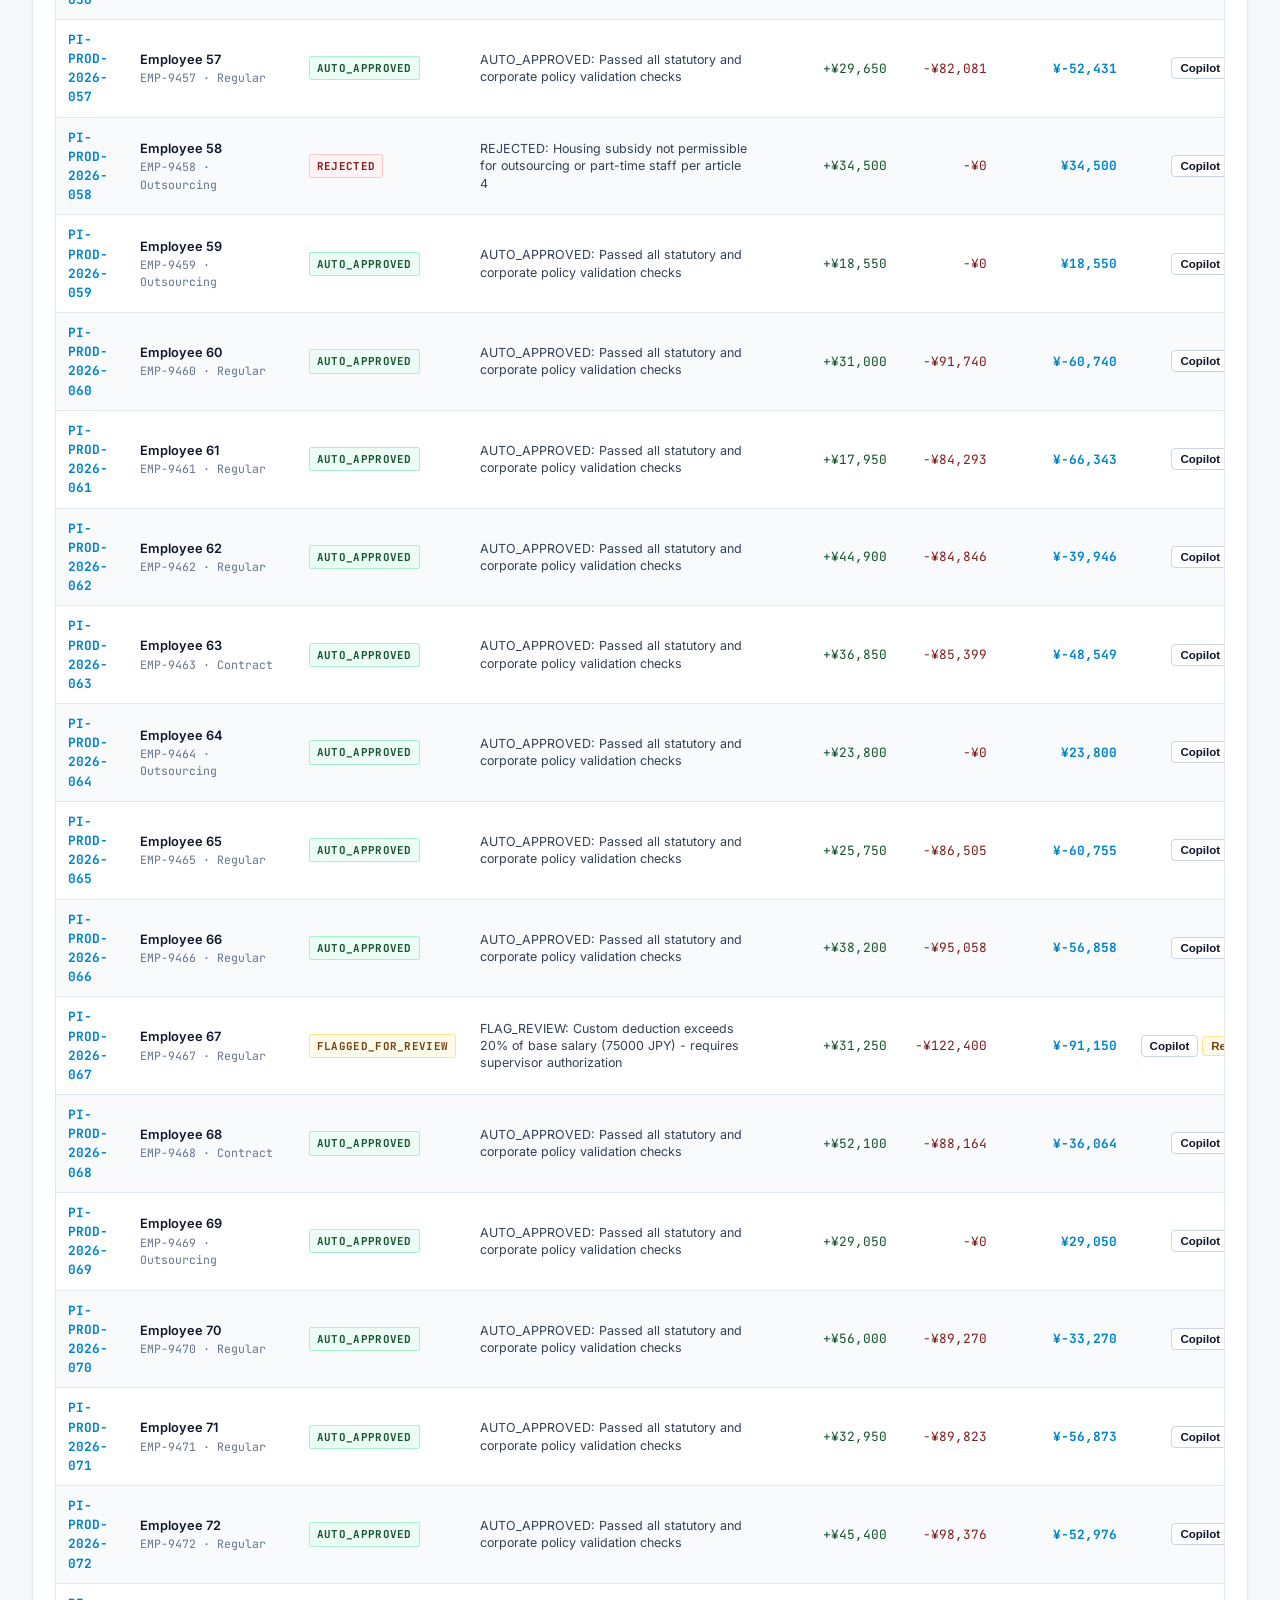
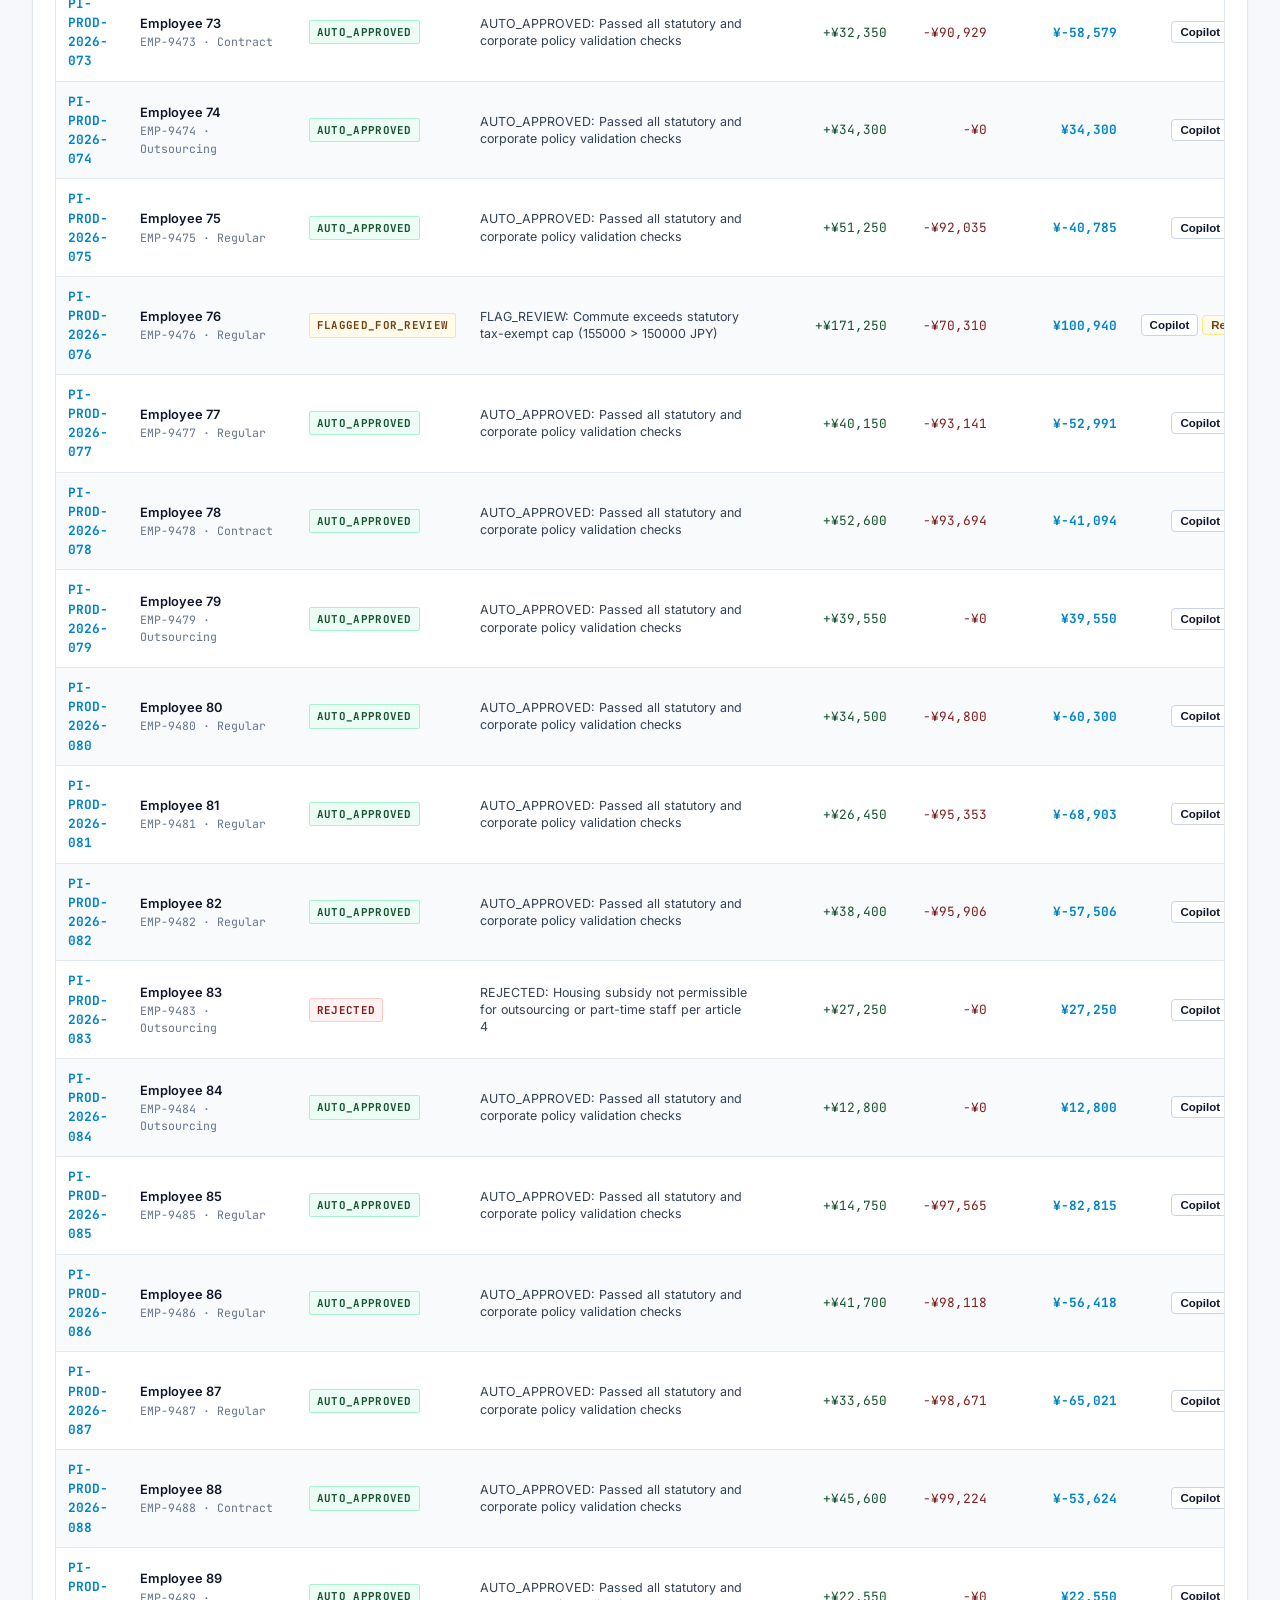
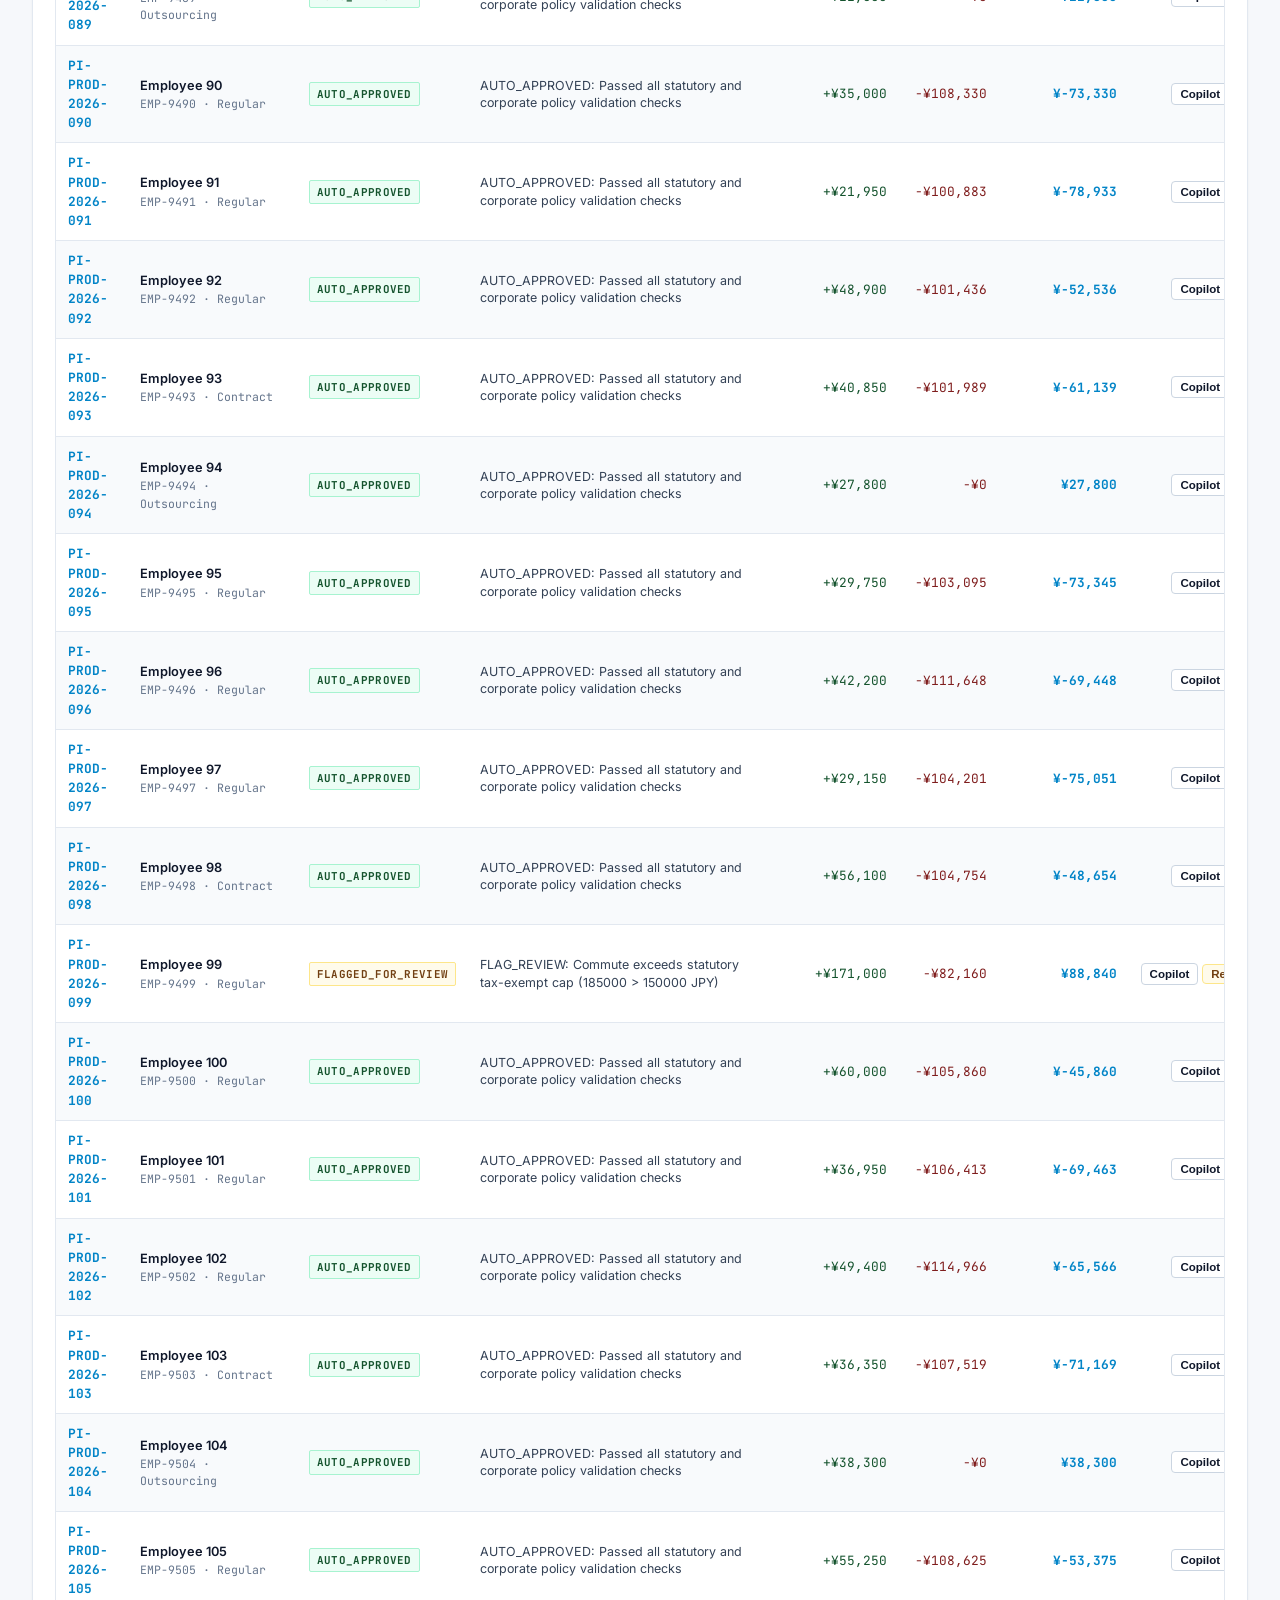
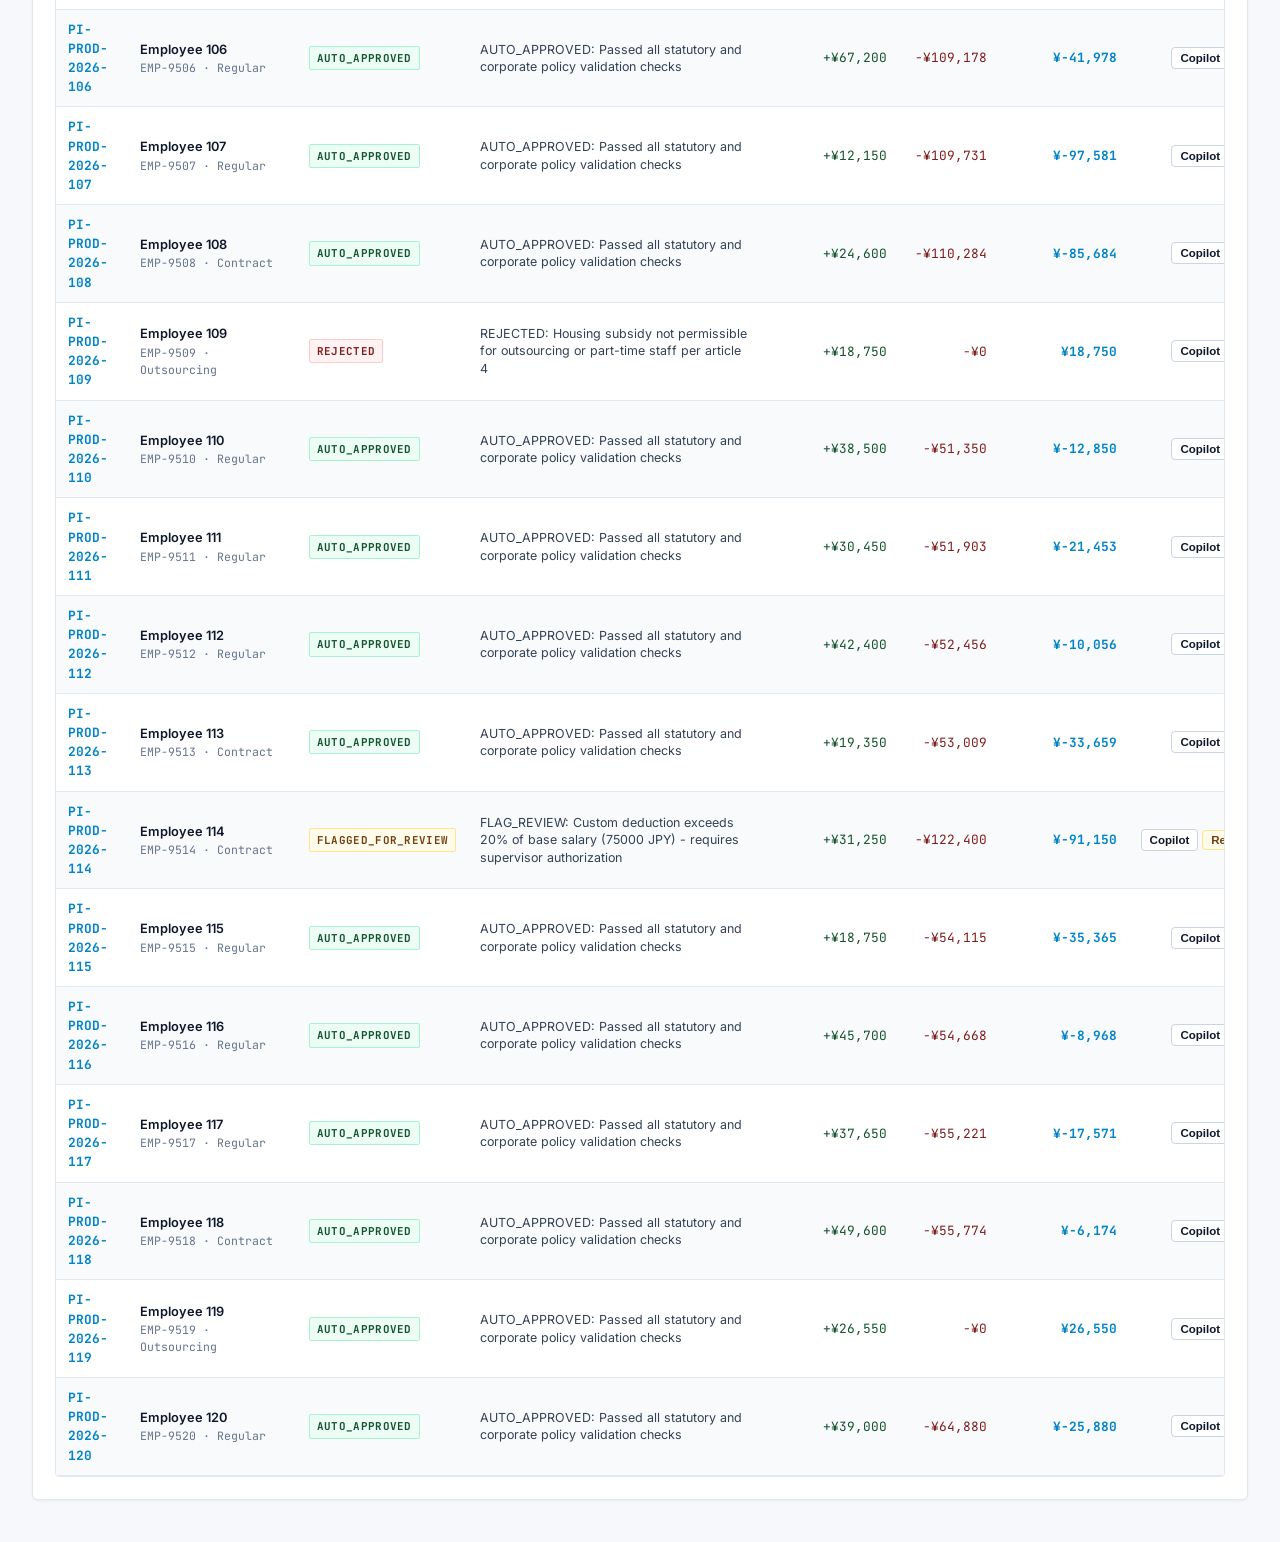
==== commit 69d96615: "Add ERP connector interfaces, policy simulator, and Monte Carlo risk model" ====
--- a/apps/payroll_automation/frontend/index.html
+++ b/apps/payroll_automation/frontend/index.html
@@ -99,6 +99,10 @@
       <svg class="nav-icon" viewBox="0 0 24 24"><line x1="4" y1="21" x2="4" y2="14"></line><line x1="4" y1="10" x2="4" y2="3"></line><line x1="12" y1="21" x2="12" y2="12"></line><line x1="12" y1="8" x2="12" y2="3"></line><line x1="20" y1="21" x2="20" y2="16"></line><line x1="20" y1="12" x2="20" y2="3"></line><line x1="1" y1="14" x2="7" y2="14"></line><line x1="9" y1="8" x2="15" y2="8"></line><line x1="17" y1="16" x2="23" y2="16"></line></svg>
       <span data-i18n="nav_sandbox">Interactive Claim Simulator</span>
     </button>
+    <button class="nav-btn" data-target="view-policy">
+      <svg class="nav-icon" viewBox="0 0 24 24"><path d="M14 2H6a2 2 0 0 0-2 2v16a2 2 0 0 0 2 2h12a2 2 0 0 0 2-2V8z"></path><polyline points="14 2 14 8 20 8"></polyline><line x1="12" y1="18" x2="12" y2="12"></line><line x1="9" y1="15" x2="15" y2="15"></line></svg>
+      <span data-i18n="nav_policy">Policy Governance Studio</span>
+    </button>
   </nav>
 
   <!-- Main Container -->
@@ -223,21 +227,73 @@
       </div>
     </div>
 
-    <!-- VIEW 3: HRIS & ERP COMMIT HUB -->
+    <!-- VIEW 3: MULTI-ERP CONNECTOR & STAGING HUB -->
     <div id="view-staging" class="view-panel">
       <div class="enterprise-card">
         <div class="card-header-bar">
           <div class="card-title-group">
-            <h2 class="card-heading" data-i18n="staging_title">HRIS & ERP Pre-Flight Staging Buffer</h2>
-          </div>
-          <button id="btn-commit-staging" class="btn btn-primary">
-            <svg class="nav-icon" viewBox="0 0 24 24"><path d="M22 11.08V12a10 10 0 1 1-5.93-9.14"></path><polyline points="22 4 12 14.01 9 11.01"></polyline></svg>
-            <span data-i18n="btn_commit_staging">Commit Staged Payloads to ERP</span>
-          </button>
+            <h2 class="card-heading" data-i18n="staging_title">Multi-ERP Pre-Flight Staging & Integration Hub</h2>
+          </div>
+          <div style="display: flex; gap: 8px; align-items: center;">
+            <button id="btn-preflight-erp" class="btn btn-secondary">
+              <svg class="nav-icon" viewBox="0 0 24 24"><path d="M12 22s8-4 8-10V5l-8-3-8 3v7c0 6 8 10 8 10z"></path></svg>
+              <span data-i18n="btn_preflight_erp">Pre-Flight Dry Run</span>
+            </button>
+            <button id="btn-commit-staging" class="btn btn-primary">
+              <svg class="nav-icon" viewBox="0 0 24 24"><path d="M22 11.08V12a10 10 0 1 1-5.93-9.14"></path><polyline points="22 4 12 14.01 9 11.01"></polyline></svg>
+              <span data-i18n="btn_commit_staging">Commit Staged Payloads to ERP</span>
+            </button>
+          </div>
         </div>
         <p style="color: var(--text-secondary); margin-bottom: 20px; font-size: 0.85rem;" data-i18n="staging_desc">
-          Pre-flight staging zone for SAP, Oracle, Workday, and Freee payroll APIs. Only records with verified statutory compliance (<span class="status-pill status-approved">AUTO_APPROVED</span> or <span class="status-pill status-supervisor">SUPERVISOR_OVERRIDE_APPROVED</span>) are queued for downstream batch synchronization.
+          Pre-flight validation hub for SAP S/4HANA OData v4, Workday HCM Inbound EIB, and Freee HR Cloud APIs. Only records with verified statutory compliance (<span class="status-pill status-approved">AUTO_APPROVED</span> or <span class="status-pill status-supervisor">SUPERVISOR_OVERRIDE_APPROVED</span>) are queued for downstream batch synchronization with cryptographic idempotency tokens.
         </p>
+
+        <!-- Pre-Flight Diagnostics Strip -->
+        <div style="display: grid; grid-template-columns: repeat(4, 1fr); gap: 14px; margin-bottom: 20px;">
+          <div class="kpi-card" style="padding: 12px 16px;">
+            <div class="kpi-label" data-i18n="lbl_erp_staged_count">Queued ERP Records</div>
+            <div id="erp-staged-count" class="kpi-value" style="font-size: 1.25rem;">0</div>
+            <div class="kpi-sub" data-i18n="sub_erp_staged">Compliance approved</div>
+          </div>
+          <div class="kpi-card" style="padding: 12px 16px;">
+            <div class="kpi-label" data-i18n="lbl_erp_preflight">Pre-Flight Health</div>
+            <div id="erp-preflight-badge" style="margin-top: 4px;"><span class="status-pill status-approved">READY_FOR_SYNC</span></div>
+            <div class="kpi-sub" data-i18n="sub_erp_preflight">120 employee roster verified</div>
+          </div>
+          <div class="kpi-card" style="padding: 12px 16px;">
+            <div class="kpi-label" data-i18n="lbl_erp_schema">Schema Verification</div>
+            <div class="kpi-value" style="font-size: 1.25rem; color: var(--success-text);">100% PASS</div>
+            <div class="kpi-sub" data-i18n="sub_erp_schema">No contract mismatches</div>
+          </div>
+          <div class="kpi-card" style="padding: 12px 16px;">
+            <div class="kpi-label" data-i18n="lbl_erp_idempotency">Active Idempotency Token</div>
+            <div id="erp-idempotency-token" style="font-family: var(--font-mono); font-size: 0.75rem; font-weight: 700; color: var(--brand-accent); margin-top: 6px;">IDEM-READY</div>
+            <div class="kpi-sub" data-i18n="sub_erp_idempotency">Prevents double disbursement</div>
+          </div>
+        </div>
+
+        <!-- Connector Selector and Payload Visualizer -->
+        <div style="background: var(--bg-surface-elevated); border: 1px solid var(--border-subtle); border-radius: var(--radius-sm); padding: 16px; margin-bottom: 20px;">
+          <div style="display: flex; justify-content: space-between; align-items: center; margin-bottom: 12px; flex-wrap: wrap; gap: 10px;">
+            <div style="display: flex; align-items: center; gap: 8px;">
+              <span style="font-size: 0.82rem; font-weight: 600; color: var(--text-secondary);" data-i18n="lbl_target_connector">Target ERP Connector:</span>
+              <div class="segmented-control" style="display: inline-flex; background: var(--bg-canvas); border: 1px solid var(--border-subtle); border-radius: var(--radius-sm); padding: 2px;">
+                <button id="tab-connector-sap" class="btn-connector active" data-system="sap" style="padding: 4px 12px; border: none; background: transparent; font-size: 0.78rem; font-weight: 600; cursor: pointer; border-radius: 4px; color: var(--text-primary);">SAP S/4HANA (JSON)</button>
+                <button id="tab-connector-workday" class="btn-connector" data-system="workday" style="padding: 4px 12px; border: none; background: transparent; font-size: 0.78rem; font-weight: 600; cursor: pointer; border-radius: 4px; color: var(--text-secondary);">Workday HCM (EIB)</button>
+                <button id="tab-connector-freee" class="btn-connector" data-system="freee" style="padding: 4px 12px; border: none; background: transparent; font-size: 0.78rem; font-weight: 600; cursor: pointer; border-radius: 4px; color: var(--text-secondary);">Freee HR (Japan CSV)</button>
+              </div>
+            </div>
+            <div style="display: flex; gap: 8px;">
+              <button id="btn-download-erp-payload" class="btn btn-secondary" style="font-size: 0.78rem;">
+                <svg class="nav-icon" viewBox="0 0 24 24"><path d="M21 15v4a2 2 0 0 1-2 2H5a2 2 0 0 1-2-2v-4"></path><polyline points="7 10 12 15 17 10"></polyline><line x1="12" y1="15" x2="12" y2="3"></line></svg>
+                <span id="label-download-erp" data-i18n="btn_download_payload">Download SAP Payload</span>
+              </button>
+            </div>
+          </div>
+          <pre id="erp-payload-preview" style="background: var(--bg-canvas); border: 1px solid var(--border-subtle); border-radius: var(--radius-sm); padding: 14px; font-family: var(--font-mono); font-size: 0.75rem; max-height: 220px; overflow-y: auto; color: var(--text-primary); margin: 0;">Loading connector payload schema...</pre>
+        </div>
+
         <div class="table-wrapper">
           <table class="enterprise-table">
             <thead>
@@ -379,6 +435,129 @@
             <div style="text-align: center; color: var(--text-muted); padding: 40px;" data-i18n="sim_idle_msg">
               Submit claim inputs on the left to inspect sub-millisecond evaluation results.
             </div>
+          </div>
+        </div>
+      </div>
+    </div>
+
+    <!-- VIEW 6: POLICY GOVERNANCE & SCENARIO SIMULATION STUDIO -->
+    <div id="view-policy" class="view-panel">
+      <div style="display: grid; grid-template-columns: 1fr 1fr; gap: 24px;">
+        <!-- Left: Policy Knobs -->
+        <div class="enterprise-card" style="margin-bottom: 0;">
+          <div class="card-header-bar">
+            <h2 class="card-heading" data-i18n="policy_studio_title">Enterprise Policy Governance Studio</h2>
+          </div>
+          <p style="color: var(--text-secondary); margin-bottom: 16px; font-size: 0.85rem;" data-i18n="policy_studio_desc">
+            Statutory thresholds and corporate labor rules sandbox. Adjust parameters and simulate budgetary impact and auto-approval shifts across all 120 claims in real time.
+          </p>
+
+          <form id="form-policy-sim" style="display: flex; flex-direction: column; gap: 14px;">
+            <div style="display: flex; flex-direction: column; gap: 4px;">
+              <div style="display: flex; justify-content: space-between; font-size: 0.78rem; font-weight: 600;">
+                <span data-i18n="policy_commute_cap">Commute Tax-Exempt Monthly Cap (JPY)</span>
+                <span id="val-policy-commute" style="color: var(--brand-accent); font-family: var(--font-mono);">¥150,000</span>
+              </div>
+              <input type="range" id="input-policy-commute" min="100000" max="250000" step="5000" value="150000" style="width: 100%;" />
+              <span style="font-size: 0.72rem; color: var(--text-muted);" data-i18n="policy_commute_statutory">Statutory benchmark: National Tax Agency Income Tax Act Art. 21 (¥150,000)</span>
+            </div>
+
+            <div style="display: flex; flex-direction: column; gap: 4px;">
+              <div style="display: flex; justify-content: space-between; font-size: 0.78rem; font-weight: 600;">
+                <span data-i18n="policy_telework_rate">Telework Daily Stipend (JPY)</span>
+                <span id="val-policy-telework-rate" style="color: var(--brand-accent); font-family: var(--font-mono);">¥250</span>
+              </div>
+              <input type="range" id="input-policy-telework-rate" min="100" max="600" step="25" value="250" style="width: 100%;" />
+              <span style="font-size: 0.72rem; color: var(--text-muted);" data-i18n="policy_telework_statutory">Corporate baseline: Telework Handling Guidelines Section 3 (¥250/day)</span>
+            </div>
+
+            <div style="display: flex; flex-direction: column; gap: 4px;">
+              <div style="display: flex; justify-content: space-between; font-size: 0.78rem; font-weight: 600;">
+                <span data-i18n="policy_telework_cap">Telework Monthly Ceiling (JPY)</span>
+                <span id="val-policy-telework-cap" style="color: var(--brand-accent); font-family: var(--font-mono);">¥5,000</span>
+              </div>
+              <input type="range" id="input-policy-telework-cap" min="2000" max="15000" step="500" value="5000" style="width: 100%;" />
+              <span style="font-size: 0.72rem; color: var(--text-muted);" data-i18n="policy_telework_cap_statutory">Corporate maximum allowance ceiling: ¥5,000 / month</span>
+            </div>
+
+            <div style="display: flex; flex-direction: column; gap: 4px;">
+              <div style="display: flex; justify-content: space-between; font-size: 0.78rem; font-weight: 600;">
+                <span data-i18n="policy_deduction_limit">Custom Deduction Warning Ceiling (%)</span>
+                <span id="val-policy-deduction-limit" style="color: var(--brand-accent); font-family: var(--font-mono);">20%</span>
+              </div>
+              <input type="range" id="input-policy-deduction-limit" min="10" max="40" step="1" value="20" style="width: 100%;" />
+              <span style="font-size: 0.72rem; color: var(--text-muted);" data-i18n="policy_deduction_statutory">Labor Standards Act Art. 24 limit: 20% of base salary</span>
+            </div>
+
+            <div style="border-top: 1px solid var(--border-subtle); padding-top: 10px; display: flex; flex-direction: column; gap: 8px;">
+              <span style="font-size: 0.78rem; font-weight: 600;" data-i18n="policy_housing_matrix">Housing Allowance Eligibility Exceptions:</span>
+              <label style="display: flex; align-items: center; gap: 8px; font-size: 0.78rem; cursor: pointer;">
+                <input type="checkbox" id="check-policy-contract-housing" />
+                <span data-i18n="policy_allow_contract_housing">Allow Housing Subsidy for Contract Personnel (Keiyaku)</span>
+              </label>
+              <label style="display: flex; align-items: center; gap: 8px; font-size: 0.78rem; cursor: pointer;">
+                <input type="checkbox" id="check-policy-outsourcing-housing" />
+                <span data-i18n="policy_allow_outsourcing_housing">Allow Housing Subsidy for Outsourcing Contractors (Gyomu Itaku)</span>
+              </label>
+            </div>
+
+            <div style="display: flex; gap: 8px; margin-top: 6px;">
+              <button type="button" id="btn-run-policy-sim" class="btn btn-primary" style="flex: 2;">
+                <svg class="nav-icon" viewBox="0 0 24 24"><polygon points="5 3 19 12 5 21 5 3"></polygon></svg>
+                <span data-i18n="btn_run_policy_sim">Simulate Policy Impact Across 120 Claims</span>
+              </button>
+              <button type="button" id="btn-reset-policy-sim" class="btn btn-secondary" style="flex: 1;">
+                <span data-i18n="btn_reset_policy">Reset Defaults</span>
+              </button>
+            </div>
+          </form>
+        </div>
+
+        <!-- Right: Policy Impact Analytics -->
+        <div class="enterprise-card" style="margin-bottom: 0;">
+          <div class="card-header-bar">
+            <h2 class="card-heading" data-i18n="policy_analytics_title">Real-Time Policy Impact Analysis</h2>
+          </div>
+          
+          <div style="display: grid; grid-template-columns: repeat(3, 1fr); gap: 10px; margin-bottom: 16px;">
+            <div class="kpi-card" style="padding: 10px 14px;">
+              <div class="kpi-label" data-i18n="lbl_sim_approval_rate">Simulated Auto-Approval</div>
+              <div id="policy-sim-rate" class="kpi-value" style="font-size: 1.25rem; color: var(--success-text);">87.5%</div>
+              <div id="policy-sim-rate-delta" class="kpi-sub" style="color: var(--text-secondary);">Baseline: 87.5% (±0%)</div>
+            </div>
+            <div class="kpi-card" style="padding: 10px 14px;">
+              <div class="kpi-label" data-i18n="lbl_sim_budget_delta">Net Budget Impact</div>
+              <div id="policy-sim-budget-delta" class="kpi-value" style="font-size: 1.25rem; color: var(--brand-accent);">¥0</div>
+              <div class="kpi-sub" data-i18n="sub_monthly_delta">Monthly payroll differential</div>
+            </div>
+            <div class="kpi-card" style="padding: 10px 14px;">
+              <div class="kpi-label" data-i18n="lbl_sim_affected_count">Affected Employees</div>
+              <div id="policy-sim-affected-count" class="kpi-value" style="font-size: 1.25rem;">0</div>
+              <div class="kpi-sub" data-i18n="sub_status_transitions">Status transitions triggered</div>
+            </div>
+          </div>
+
+          <h3 style="font-size: 0.84rem; font-weight: 700; margin-bottom: 8px;" data-i18n="title_affected_employees">Affected Employee Cohort</h3>
+          <div class="table-wrapper" style="max-height: 280px; overflow-y: auto;">
+            <table class="enterprise-table">
+              <thead>
+                <tr>
+                  <th data-i18n="col_case_id">Case ID</th>
+                  <th data-i18n="col_emp_id">Employee ID</th>
+                  <th data-i18n="col_contract_type">Contract</th>
+                  <th data-i18n="col_baseline_status">Baseline Status</th>
+                  <th data-i18n="col_simulated_status">Simulated Status</th>
+                  <th data-i18n="col_delta_reason">Variance Rationale</th>
+                </tr>
+              </thead>
+              <tbody id="policy-sim-affected-tbody">
+                <tr>
+                  <td colspan="6" style="text-align: center; color: var(--text-muted); padding: 32px;" data-i18n="msg_no_policy_changes">
+                    Current policy parameters match baseline statutory configuration. Adjust sliders to simulate variances.
+                  </td>
+                </tr>
+              </tbody>
+            </table>
           </div>
         </div>
       </div>
